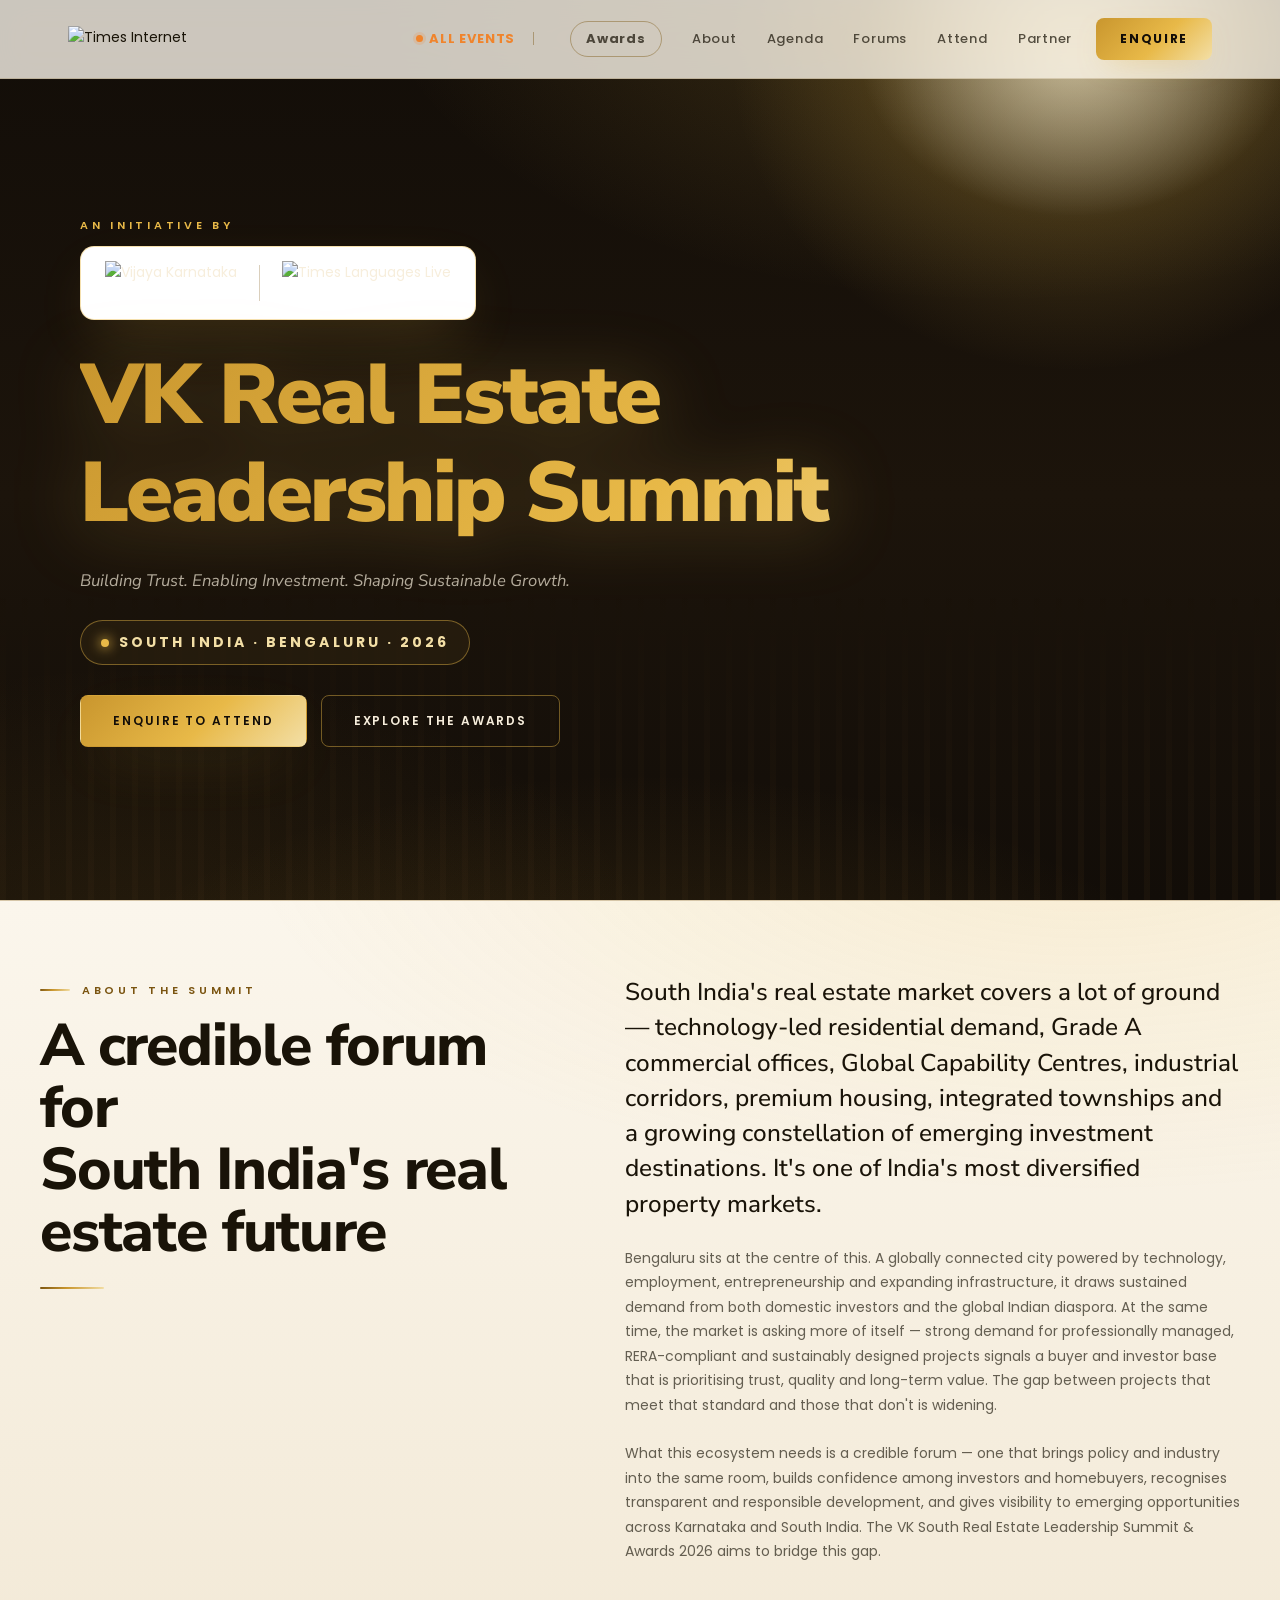
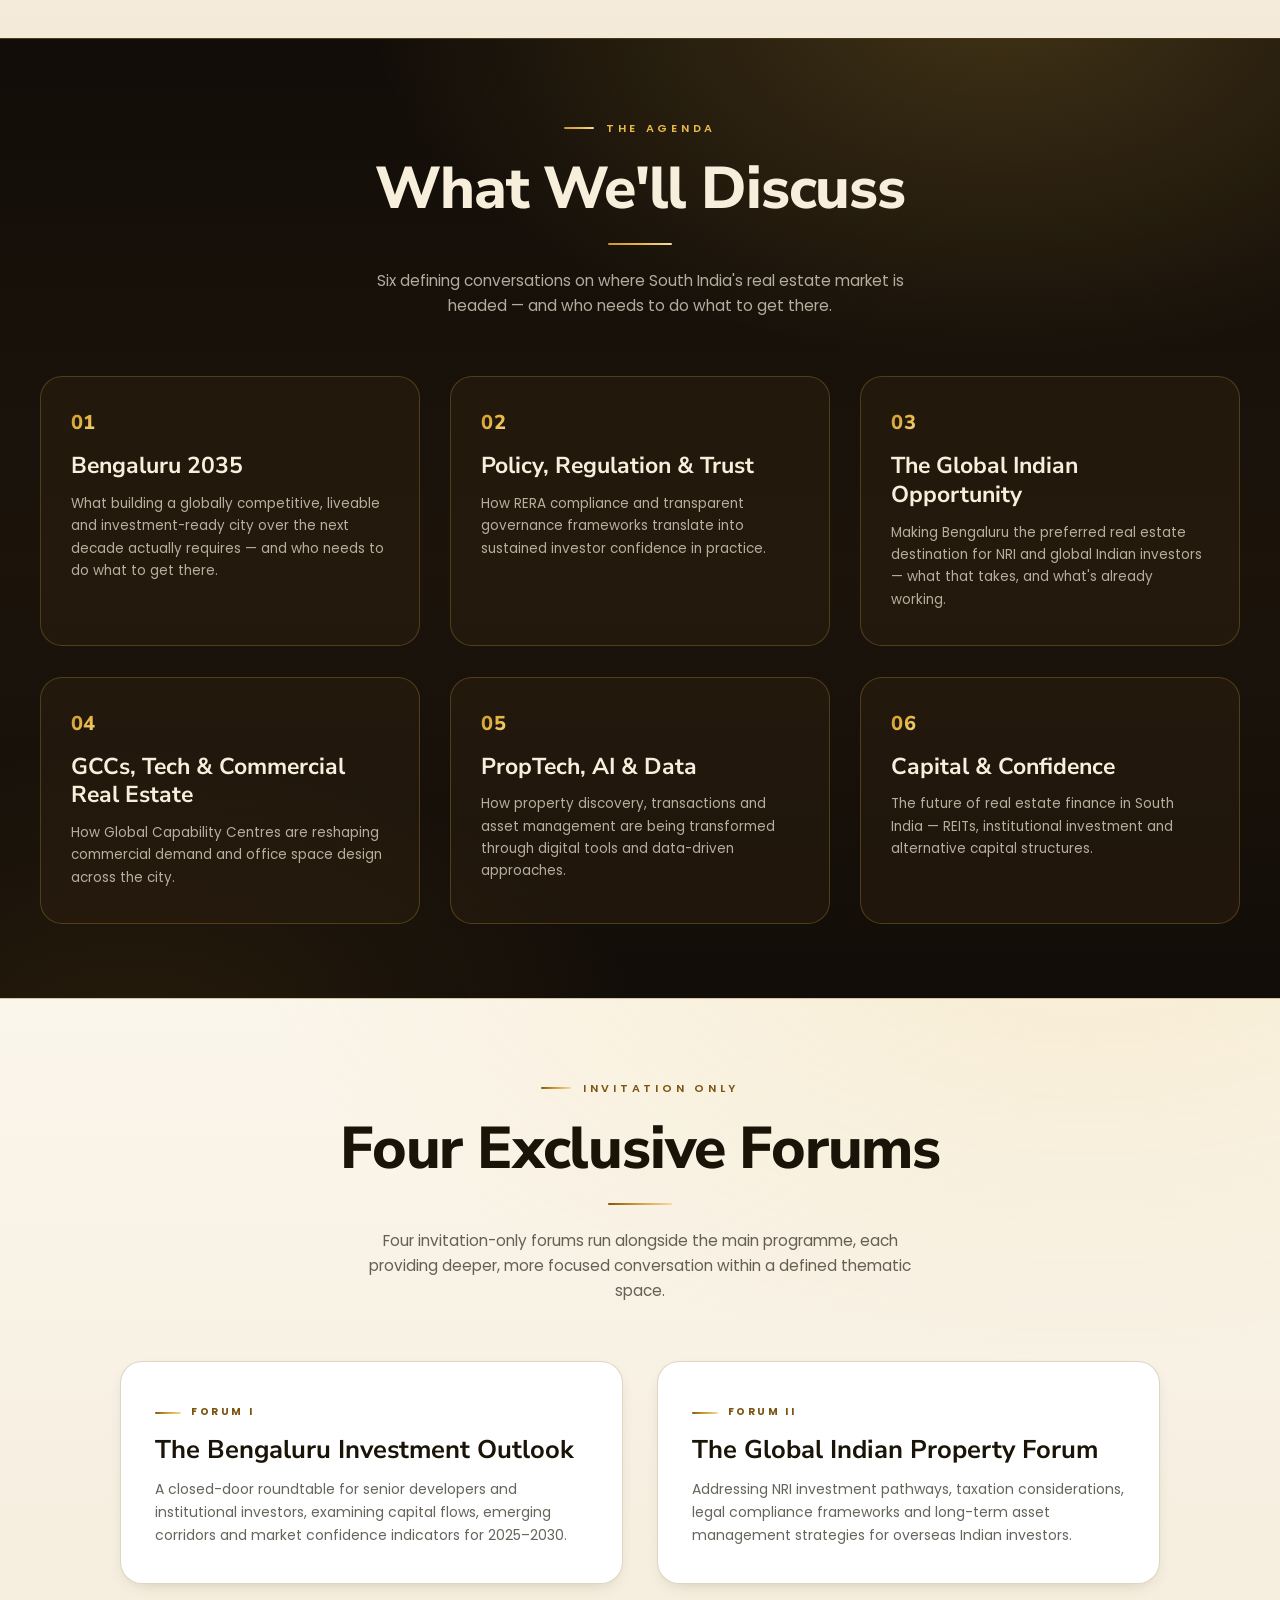
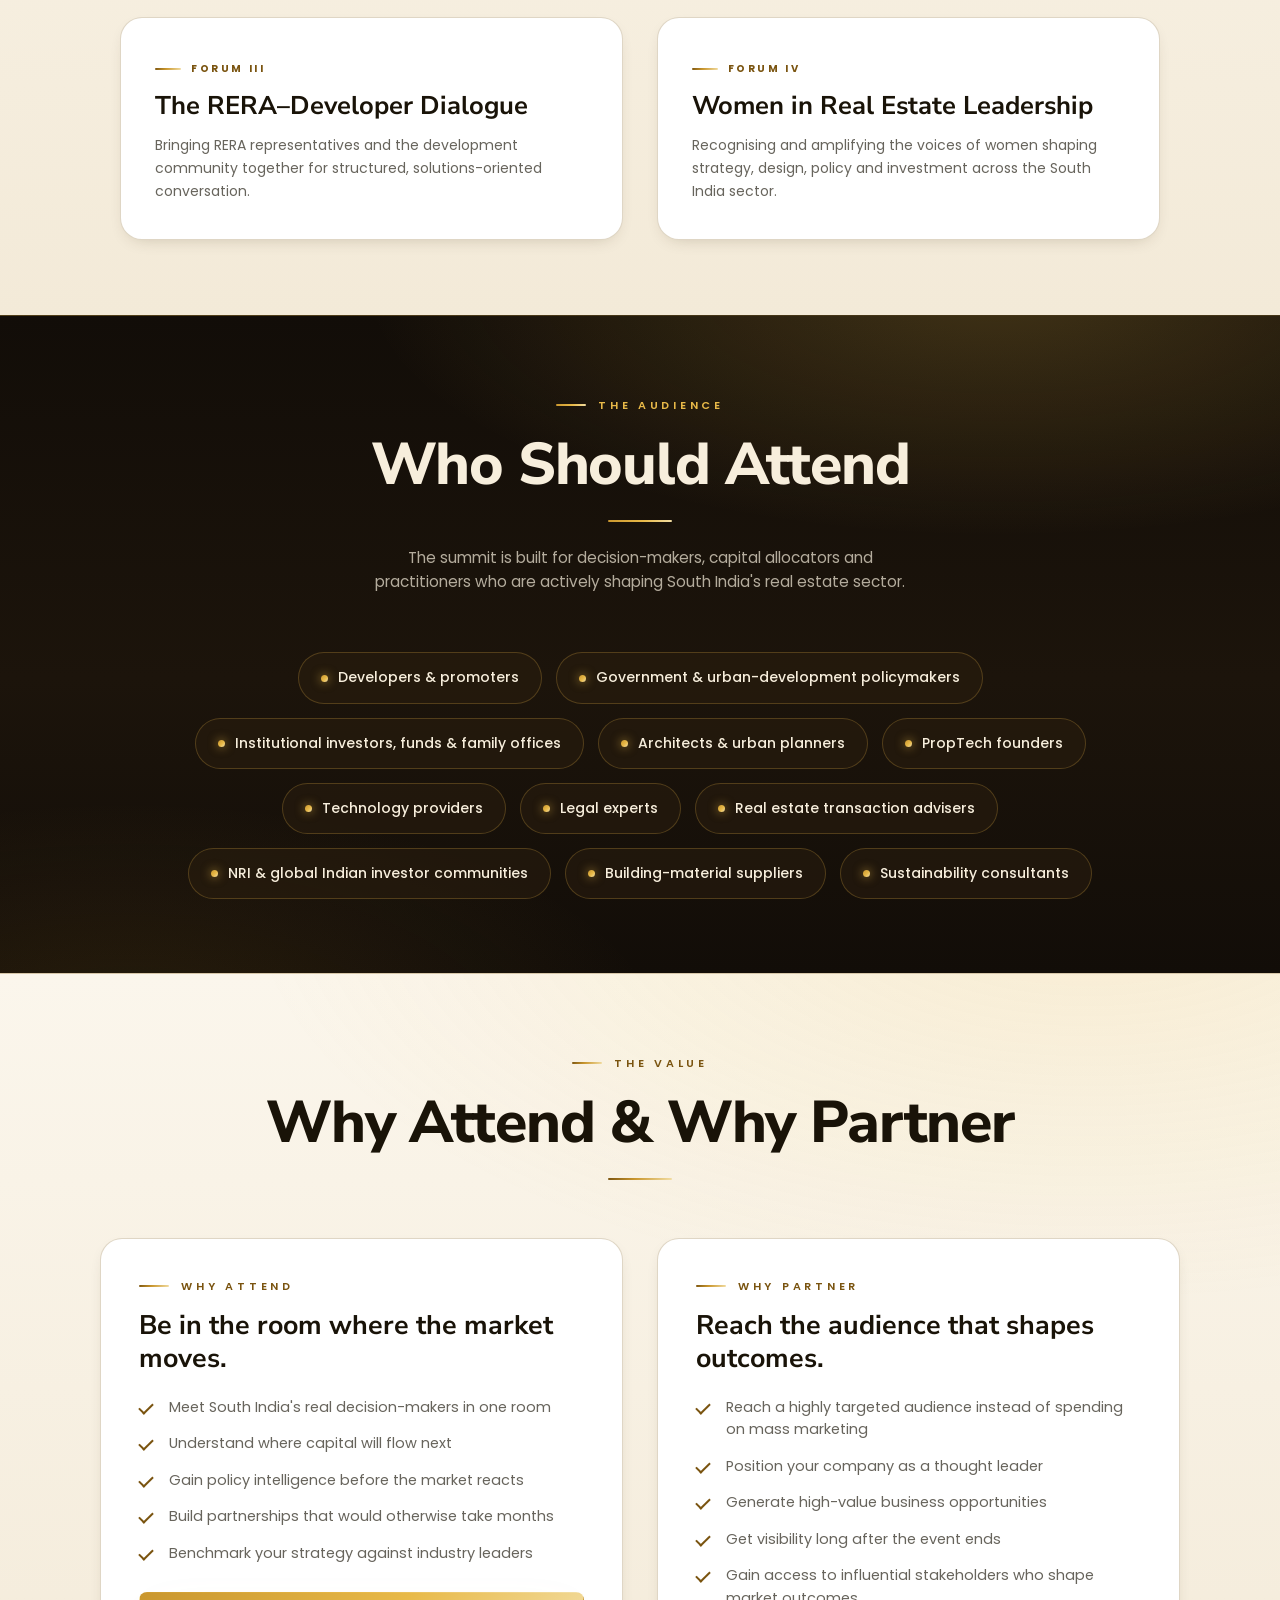
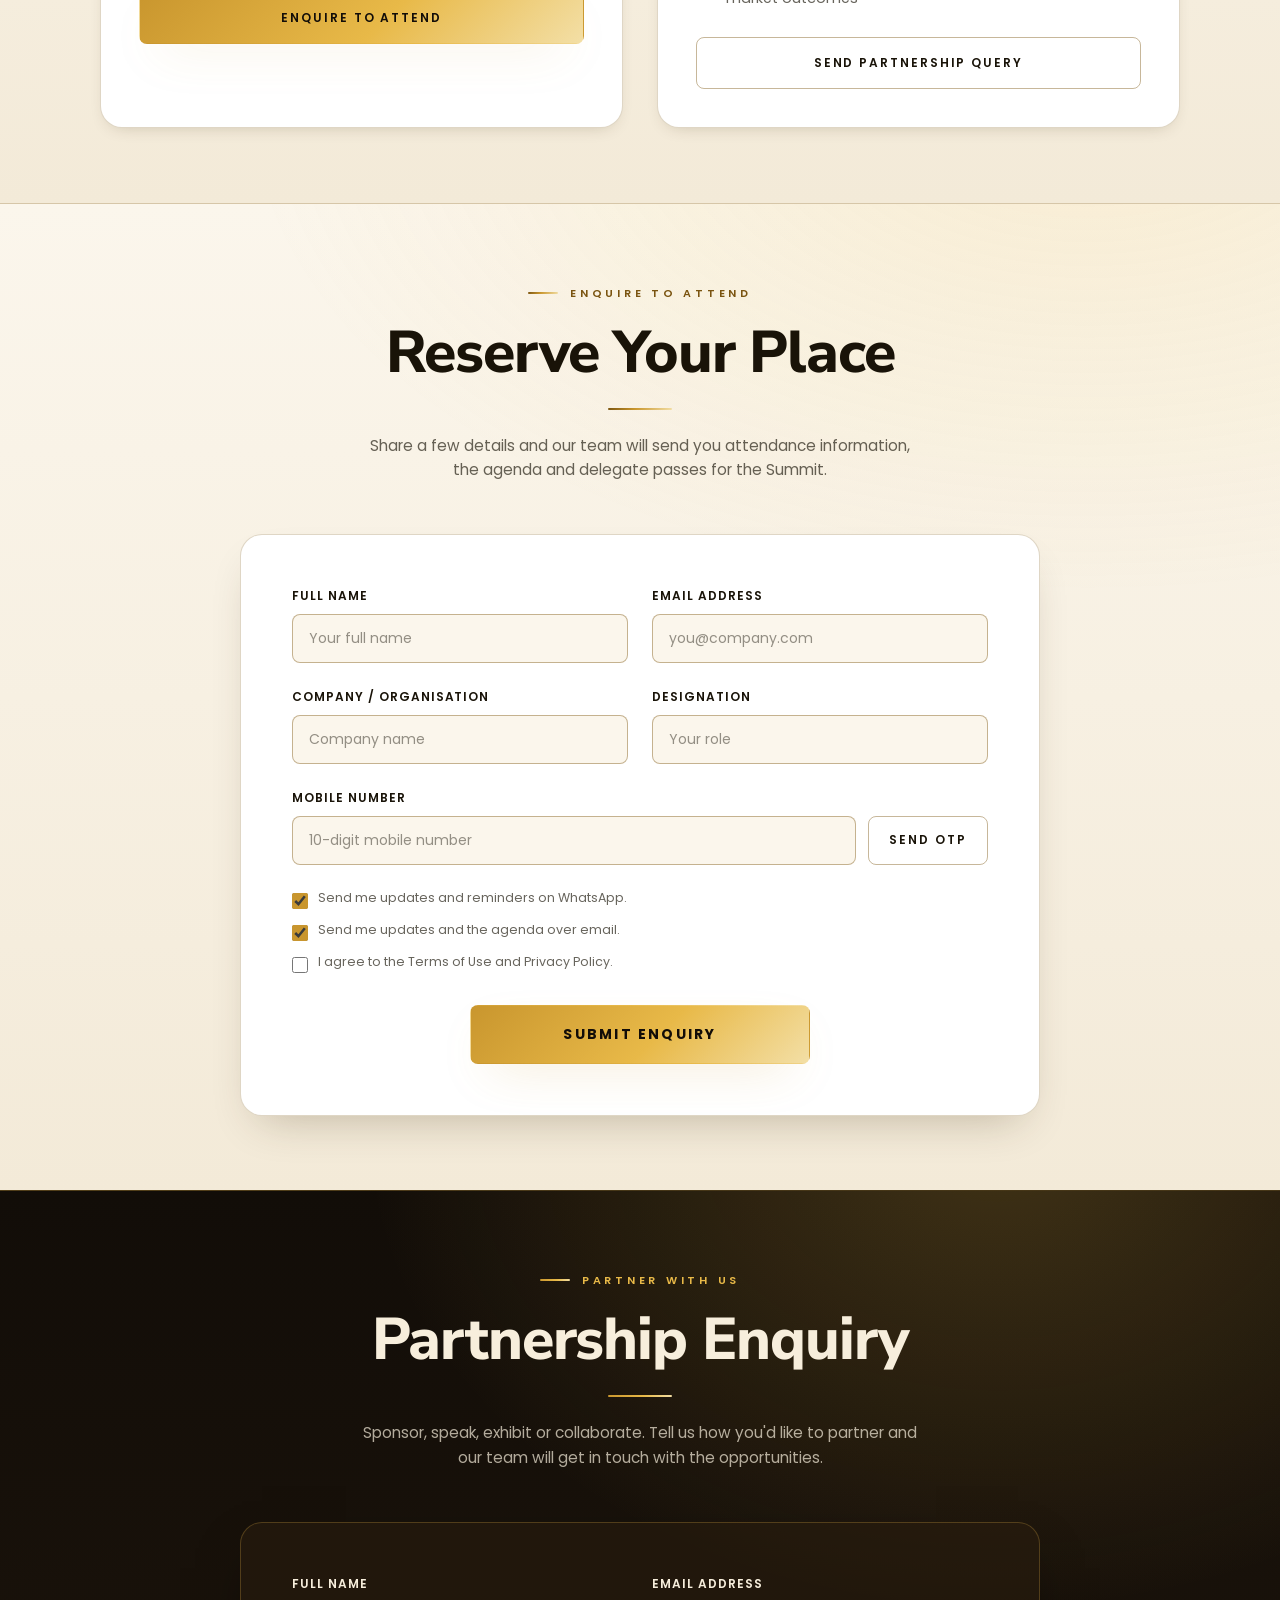
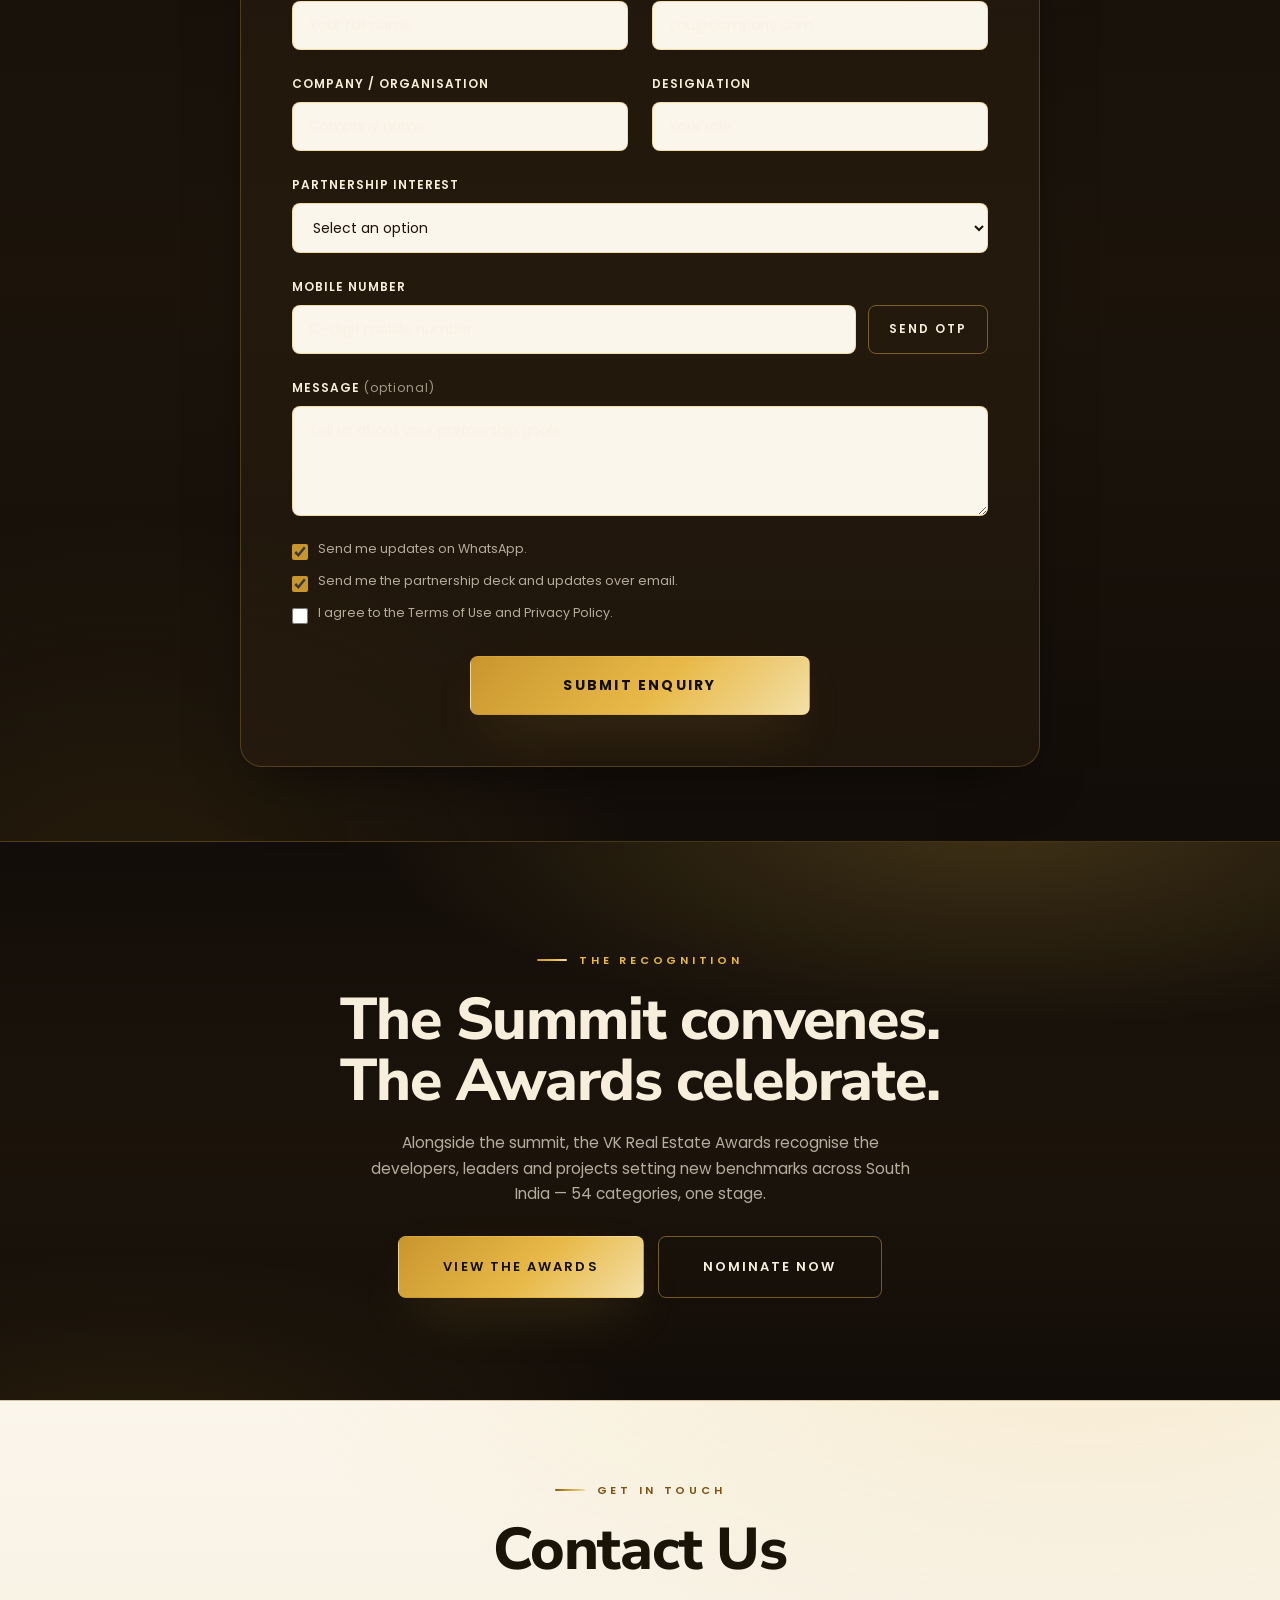
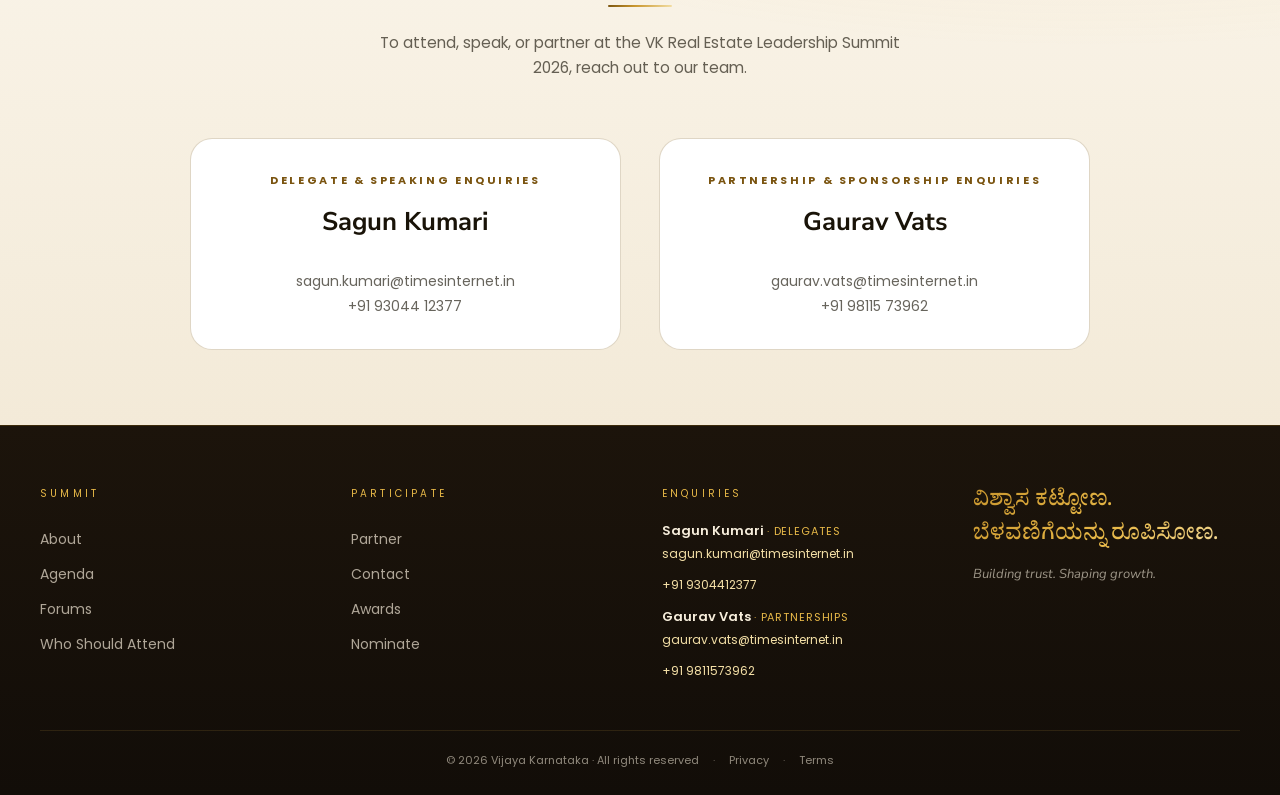
==== index.html @ 7fe93d7d "VK Real Estate Summit & Awards 2026 — Golden Hour design system Summit landing page (index.html) + A" ====
<!DOCTYPE html>
<html lang="en">

<head>
  <meta charset="UTF-8">
  <meta name="viewport" content="width=device-width, initial-scale=1.0">
  <meta name="description"
    content="VK South Real Estate Leadership Summit 2026 — Building Trust. Enabling Investment. Shaping Sustainable Growth. A credible forum bringing policy, capital and industry together across Karnataka and South India.">
  <title>VK Real Estate Summit 2026 · Vijaya Karnataka</title>
  <link rel="canonical" href="https://timeslanguages.in/vkrealestate">
  <meta property="og:title" content="VK Real Estate Summit 2026 · Vijaya Karnataka">
  <meta property="og:description" content="Building Trust. Enabling Investment. Shaping Sustainable Growth. South India's real estate leadership summit.">
  <meta property="og:url" content="https://timeslanguages.in/vkrealestate">
  <meta name="google-site-verification" content="JYn_NFaOSK9Z4vPZe4n6l-aLTP_zoMrbmOEaUKy0l7o" />
  <!-- Google tag (gtag.js) -->
  <script async src="https://www.googletagmanager.com/gtag/js?id=G-6TLYWEPS3Y"></script>
  <script>
    window.dataLayer = window.dataLayer || [];
    function gtag(){dataLayer.push(arguments);}
    gtag('js', new Date());
    gtag('config', 'G-6TLYWEPS3Y', { send_page_view: false });
    function trackPageView() {
      gtag('event', 'page_view', {
        page_title: document.title,
        page_location: window.location.href,
        page_path: window.location.pathname
      });
    }
    trackPageView();
    window.addEventListener('popstate', trackPageView);
    const originalPushState = history.pushState;
    history.pushState = function () { originalPushState.apply(this, arguments); trackPageView(); };
    const originalReplaceState = history.replaceState;
    history.replaceState = function () { originalReplaceState.apply(this, arguments); trackPageView(); };
  </script>

  <script>
    window.isProdEnv = "true";
    window.constants = JSON.parse(`{"grx_apikey":"g65c03bd1","fonts":{"desktop":"https://static.nbt.indiatimes.com/fonts/NotoSansDevanagari-Regular.woff2"},"envDetails":{"production":{"apiBaseURL":"https://payment.economictimes.indiatimes.com","langapiBaseURL":"https://setufeed.indiatimes.com","key":"Pu22y3mrty","tcc_productId":"tcc_may_26","grxApiKey":"g65c03bd1","eventHubBaseURL":"https://eventhub.indiatimes.com/api/public"},"testing":{"apiBaseURL":"https://payment-qa.economictimes.indiatimes.com","langapiBaseURL":"https://stgsetufeed.indiatimes.com","key":"Ty6gs3mO2a","tcc_productId":"tcc_may_qc","grxApiKey":"g65c03bd1","eventHubBaseURL":"https://staging-eventhub.indiatimes.com/api/public"}},"versions":{"desktopcss":"17june2026Desktop","mobilecss":"17june2026Mobile","stylecss":"17june2026","script":"17june2026","recoCore":"1.1.12","recoWeb":"1.0.25","recoFaq":"1.0.3","eventWire":"1.0.0"}}`);
    window.platform = "desktop";
  </script>

  <!-- Fonts -->
  <link rel="preconnect" href="https://fonts.googleapis.com">
  <link rel="preconnect" href="https://fonts.gstatic.com" crossorigin>
  <link
    href="https://fonts.googleapis.com/css2?family=Noto+Serif+Kannada:wght@400;500;600&family=Nunito+Sans:ital,wght@0,400;0,500;0,600;0,700;0,800;0,900;1,400;1,600;1,700&family=Poppins:wght@300;400;500;600;700&display=swap"
    rel="stylesheet">

  <link rel="stylesheet" href="css/tokens.css">
  <link rel="stylesheet" href="css/base.css">
  <link rel="stylesheet" href="css/components.css">
  <link rel="stylesheet" href="css/sections.css">
  <link rel="stylesheet" href="css/responsive.css">
  <link rel="stylesheet" href="css/summit.css">
</head>

<body>

  <!-- ============================================================
       NAVBAR
       ============================================================ -->
  <header class="nav" id="nav">
    <div class="nav-row">
      <a href="https://timesinternet.in" target="_blank" rel="noopener" class="nav-logo nav-logo-ti">
        <img src="https://timesinternet.in/assets/images/logo-blue-new.png" alt="Times Internet">
      </a>

      <nav class="nav-links" aria-label="Primary">
        <a href="https://timeslanguages.in/" target="_blank" rel="noopener noreferrer" class="nav-all-events">All
          Events</a>
        <a href="awards.html" class="nav-summit-link">Awards</a>
        <a href="#about">About</a>
        <a href="#discuss">Agenda</a>
        <a href="#forums">Forums</a>
        <a href="#attend">Attend</a>
        <a href="#partner-enquiry">Partner</a>
      </nav>

      <a href="#attend" class="nav-cta">Enquire</a>

      <button class="nav-burger" id="nav-burger" aria-label="Menu" aria-expanded="false">
        <span></span><span></span>
      </button>
    </div>
  </header>

  <!-- ============================================================
       1 · HERO
       ============================================================ -->
  <section class="hero" id="hero" data-section="hero" data-band="dark">
    <div class="hero-content">
      <div class="hero-initiative">
        <span class="hero-initiative-label">An Initiative By</span>
        <div class="hero-initiative-logos">
          <a href="https://vijaykarnataka.com" target="_blank" rel="noopener" class="hero-initiative-logo">
            <img src="https://vijaykarnataka.com/thumb/119164298/vijaykarnataka.jpg?width=474&resizemode=4"
              alt="Vijaya Karnataka">
          </a>
          <span class="hero-initiative-sep" aria-hidden="true"></span>
          <a href="https://langimg.com" target="_blank" rel="noopener" class="hero-initiative-logo">
            <img src="https://static.langimg.com/photo/131008221.cms" alt="Times Languages Live">
          </a>
        </div>
      </div>

      <h1 class="hero-title">
        <span class="line"><span class="line-inner">VK Real Estate</span></span>
        <span class="line"><span class="line-inner">Leadership Summit</span></span>
      </h1>

      <p class="hero-kannada-en">Building Trust. Enabling Investment. Shaping Sustainable Growth.</p>

      <p class="hero-tagline">
        <span class="line"><span class="line-inner">South India · Bengaluru · 2026</span></span>
      </p>

      <div class="hero-ctas">
        <a href="#attend" class="btn btn-primary">Enquire to Attend</a>
        <a href="awards.html" class="btn btn-ghost">Explore the Awards</a>
      </div>
    </div>
  </section>

  <!-- ============================================================
       2 · ABOUT
       ============================================================ -->
  <section class="overview" id="about" data-section="about">
    <div class="overview-container">
      <div class="overview-grid">
        <div class="overview-headline">
          <p class="section-tag">About the Summit</p>
          <h2 class="section-display">A credible forum for<br>South India's real estate future</h2>
          <div class="rule"></div>
        </div>
        <div class="overview-text">
          <p class="overview-lead">
            South India's real estate market covers a lot of ground — technology-led residential demand, Grade A
            commercial offices, Global Capability Centres, industrial corridors, premium housing, integrated townships
            and a growing constellation of emerging investment destinations. It's one of India's most diversified
            property markets.
          </p>
          <p class="overview-body">
            Bengaluru sits at the centre of this. A globally connected city powered by technology, employment,
            entrepreneurship and expanding infrastructure, it draws sustained demand from both domestic investors and
            the global Indian diaspora. At the same time, the market is asking more of itself — strong demand for
            professionally managed, RERA-compliant and sustainably designed projects signals a buyer and investor base
            that is prioritising trust, quality and long-term value. The gap between projects that meet that standard
            and those that don't is widening.
          </p>
          <p class="overview-body">
            What this ecosystem needs is a credible forum — one that brings policy and industry into the same room,
            builds confidence among investors and homebuyers, recognises transparent and responsible development, and
            gives visibility to emerging opportunities across Karnataka and South India. The VK South Real Estate
            Leadership Summit &amp; Awards 2026 aims to bridge this gap.
          </p>
        </div>
      </div>
    </div>
  </section>

  <!-- ============================================================
       3 · WHAT WE'LL DISCUSS
       ============================================================ -->
  <section class="discuss" id="discuss" data-section="discuss" data-band="dark">
    <div class="summit-head">
      <p class="section-tag">The Agenda</p>
      <h2 class="section-display">What We'll Discuss</h2>
      <div class="rule rule-center"></div>
      <p class="section-sub">Six defining conversations on where South India's real estate market is headed — and who
        needs to do what to get there.</p>
    </div>
    <div class="discuss-grid">
      <article class="discuss-card">
        <div class="discuss-num">01</div>
        <h3 class="discuss-title">Bengaluru 2035</h3>
        <p class="discuss-desc">What building a globally competitive, liveable and investment-ready city over the next
          decade actually requires — and who needs to do what to get there.</p>
      </article>
      <article class="discuss-card">
        <div class="discuss-num">02</div>
        <h3 class="discuss-title">Policy, Regulation &amp; Trust</h3>
        <p class="discuss-desc">How RERA compliance and transparent governance frameworks translate into sustained
          investor confidence in practice.</p>
      </article>
      <article class="discuss-card">
        <div class="discuss-num">03</div>
        <h3 class="discuss-title">The Global Indian Opportunity</h3>
        <p class="discuss-desc">Making Bengaluru the preferred real estate destination for NRI and global Indian
          investors — what that takes, and what's already working.</p>
      </article>
      <article class="discuss-card">
        <div class="discuss-num">04</div>
        <h3 class="discuss-title">GCCs, Tech &amp; Commercial Real Estate</h3>
        <p class="discuss-desc">How Global Capability Centres are reshaping commercial demand and office space design
          across the city.</p>
      </article>
      <article class="discuss-card">
        <div class="discuss-num">05</div>
        <h3 class="discuss-title">PropTech, AI &amp; Data</h3>
        <p class="discuss-desc">How property discovery, transactions and asset management are being transformed through
          digital tools and data-driven approaches.</p>
      </article>
      <article class="discuss-card">
        <div class="discuss-num">06</div>
        <h3 class="discuss-title">Capital &amp; Confidence</h3>
        <p class="discuss-desc">The future of real estate finance in South India — REITs, institutional investment and
          alternative capital structures.</p>
      </article>
    </div>
  </section>

  <!-- ============================================================
       4 · EXCLUSIVE FORUMS
       ============================================================ -->
  <section class="forums" id="forums" data-section="forums">
    <div class="summit-head">
      <p class="section-tag">Invitation Only</p>
      <h2 class="section-display">Four Exclusive Forums</h2>
      <div class="rule rule-center"></div>
      <p class="section-sub">Four invitation-only forums run alongside the main programme, each providing deeper, more
        focused conversation within a defined thematic space.</p>
    </div>
    <div class="forums-grid">
      <article class="forum-card">
        <span class="forum-tag">Forum I</span>
        <h3 class="forum-title">The Bengaluru Investment Outlook</h3>
        <p class="forum-desc">A closed-door roundtable for senior developers and institutional investors, examining
          capital flows, emerging corridors and market confidence indicators for 2025–2030.</p>
      </article>
      <article class="forum-card">
        <span class="forum-tag">Forum II</span>
        <h3 class="forum-title">The Global Indian Property Forum</h3>
        <p class="forum-desc">Addressing NRI investment pathways, taxation considerations, legal compliance frameworks
          and long-term asset management strategies for overseas Indian investors.</p>
      </article>
      <article class="forum-card">
        <span class="forum-tag">Forum III</span>
        <h3 class="forum-title">The RERA–Developer Dialogue</h3>
        <p class="forum-desc">Bringing RERA representatives and the development community together for structured,
          solutions-oriented conversation.</p>
      </article>
      <article class="forum-card">
        <span class="forum-tag">Forum IV</span>
        <h3 class="forum-title">Women in Real Estate Leadership</h3>
        <p class="forum-desc">Recognising and amplifying the voices of women shaping strategy, design, policy and
          investment across the South India sector.</p>
      </article>
    </div>
  </section>

  <!-- ============================================================
       5 · WHO SHOULD ATTEND
       ============================================================ -->
  <section class="attend" id="audience" data-section="audience" data-band="dark">
    <div class="summit-head">
      <p class="section-tag">The Audience</p>
      <h2 class="section-display">Who Should Attend</h2>
      <div class="rule rule-center"></div>
      <p class="section-sub">The summit is built for decision-makers, capital allocators and practitioners who are
        actively shaping South India's real estate sector.</p>
    </div>
    <div class="attend-wrap">
      <div class="attend-chips">
        <span class="attend-chip">Developers &amp; promoters</span>
        <span class="attend-chip">Government &amp; urban-development policymakers</span>
        <span class="attend-chip">Institutional investors, funds &amp; family offices</span>
        <span class="attend-chip">Architects &amp; urban planners</span>
        <span class="attend-chip">PropTech founders</span>
        <span class="attend-chip">Technology providers</span>
        <span class="attend-chip">Legal experts</span>
        <span class="attend-chip">Real estate transaction advisers</span>
        <span class="attend-chip">NRI &amp; global Indian investor communities</span>
        <span class="attend-chip">Building-material suppliers</span>
        <span class="attend-chip">Sustainability consultants</span>
      </div>
    </div>
  </section>

  <!-- ============================================================
       6 · WHY ATTEND / WHY PARTNER
       ============================================================ -->
  <section class="benefits" id="value" data-section="value">
    <div class="summit-head">
      <p class="section-tag">The Value</p>
      <h2 class="section-display">Why Attend &amp; Why Partner</h2>
      <div class="rule rule-center"></div>
    </div>
    <div class="benefits-grid">
      <div class="benefit-col">
        <p class="section-tag">Why Attend</p>
        <h3>Be in the room where the market moves.</h3>
        <ul class="benefit-list">
          <li>Meet South India's real decision-makers in one room</li>
          <li>Understand where capital will flow next</li>
          <li>Gain policy intelligence before the market reacts</li>
          <li>Build partnerships that would otherwise take months</li>
          <li>Benchmark your strategy against industry leaders</li>
        </ul>
        <a href="#attend" class="btn btn-primary btn-block benefit-cta">Enquire to Attend</a>
      </div>
      <div class="benefit-col">
        <p class="section-tag">Why Partner</p>
        <h3>Reach the audience that shapes outcomes.</h3>
        <ul class="benefit-list">
          <li>Reach a highly targeted audience instead of spending on mass marketing</li>
          <li>Position your company as a thought leader</li>
          <li>Generate high-value business opportunities</li>
          <li>Get visibility long after the event ends</li>
          <li>Gain access to influential stakeholders who shape market outcomes</li>
        </ul>
        <a href="#partner-enquiry" class="btn btn-ghost btn-block benefit-cta">Send Partnership Query</a>
      </div>
    </div>
  </section>

  <!-- ============================================================
       6.5 · ENQUIRE TO ATTEND · Form
       ============================================================ -->
  <section class="contact" id="attend" data-section="attend">
    <div class="contact-header">
      <p class="section-tag">Enquire to Attend</p>
      <h2 class="section-display">Reserve Your Place</h2>
      <div class="rule rule-center"></div>
      <p class="section-sub">Share a few details and our team will send you attendance information, the agenda and delegate
        passes for the Summit.</p>
    </div>
    <div class="contact-container">
      <form class="enquiry-form nomination-form" data-form-name="Summit — Enquire to Attend" data-purpose="attend"
        novalidate>
        <div class="ef-body">
          <div class="form-grid">
            <div class="form-group">
              <label for="at-name">Full Name</label>
              <input class="ef-name" id="at-name" type="text" placeholder="Your full name" autocomplete="name">
              <span class="error-msg">Please enter your name.</span>
            </div>
            <div class="form-group">
              <label for="at-email">Email Address</label>
              <input class="ef-email" id="at-email" type="email" placeholder="you@company.com" autocomplete="email">
              <span class="error-msg">Please enter a valid email address.</span>
            </div>
            <div class="form-group">
              <label for="at-company">Company / Organisation</label>
              <input class="ef-company" id="at-company" type="text" placeholder="Company name" autocomplete="organization">
              <span class="error-msg">Please enter your organisation.</span>
            </div>
            <div class="form-group">
              <label for="at-designation">Designation</label>
              <input class="ef-designation" id="at-designation" type="text" placeholder="Your role"
                autocomplete="organization-title">
              <span class="error-msg">Please enter your designation.</span>
            </div>
            <div class="form-group full-width">
              <label for="at-phone">Mobile Number</label>
              <div class="phone-input-row">
                <input class="ef-phone" id="at-phone" type="tel" inputmode="numeric" placeholder="10-digit mobile number"
                  autocomplete="tel">
                <button type="button" class="btn btn-ghost ef-send-otp">Send OTP</button>
              </div>
              <div class="otp-row ef-otp-row" hidden>
                <input class="ef-otp" type="text" inputmode="numeric" placeholder="Enter 6-digit OTP">
                <button type="button" class="btn btn-primary ef-verify-otp">Verify OTP</button>
              </div>
              <span class="otp-hint ef-otp-hint" hidden></span>
              <span class="otp-verified ef-otp-verified" hidden>&#10003; Mobile number verified</span>
              <span class="error-msg ef-phone-error">Please verify your phone number with OTP.</span>
            </div>
          </div>
          <div class="form-checkboxes">
            <div class="checkbox-group">
              <input type="checkbox" class="ef-wa-optin" id="at-wa" checked>
              <label for="at-wa">Send me updates and reminders on WhatsApp.</label>
            </div>
            <div class="checkbox-group">
              <input type="checkbox" class="ef-email-optin" id="at-email-optin" checked>
              <label for="at-email-optin">Send me updates and the agenda over email.</label>
            </div>
            <div class="checkbox-group">
              <input type="checkbox" class="ef-terms" id="at-terms">
              <label for="at-terms">I agree to the Terms of Use and Privacy Policy.</label>
              <span class="error-msg">Please accept to continue.</span>
            </div>
          </div>
          <div class="form-submit-row">
            <button type="submit" class="btn btn-primary btn-block ef-submit">Submit Enquiry</button>
          </div>
        </div>
        <div class="ef-success" hidden>
          <span class="ef-success-icon" aria-hidden="true">&#10003;</span>
          <h3>Thank you for your interest!</h3>
          <p>Your enquiry has been received. Our team will reach out shortly with attendance details for the Summit.</p>
        </div>
      </form>
    </div>
  </section>

  <!-- ============================================================
       6.6 · PARTNERSHIP ENQUIRY · Form
       ============================================================ -->
  <section class="contact" id="partner-enquiry" data-section="partner-enquiry" data-band="dark">
    <div class="contact-header">
      <p class="section-tag">Partner With Us</p>
      <h2 class="section-display">Partnership Enquiry</h2>
      <div class="rule rule-center"></div>
      <p class="section-sub">Sponsor, speak, exhibit or collaborate. Tell us how you'd like to partner and our team will
        get in touch with the opportunities.</p>
    </div>
    <div class="contact-container">
      <form class="enquiry-form nomination-form" data-form-name="Summit — Partnership Enquiry" data-purpose="partnership"
        novalidate>
        <div class="ef-body">
          <div class="form-grid">
            <div class="form-group">
              <label for="sp-name">Full Name</label>
              <input class="ef-name" id="sp-name" type="text" placeholder="Your full name" autocomplete="name">
              <span class="error-msg">Please enter your name.</span>
            </div>
            <div class="form-group">
              <label for="sp-email">Email Address</label>
              <input class="ef-email" id="sp-email" type="email" placeholder="you@company.com" autocomplete="email">
              <span class="error-msg">Please enter a valid email address.</span>
            </div>
            <div class="form-group">
              <label for="sp-company">Company / Organisation</label>
              <input class="ef-company" id="sp-company" type="text" placeholder="Company name" autocomplete="organization">
              <span class="error-msg">Please enter your organisation.</span>
            </div>
            <div class="form-group">
              <label for="sp-designation">Designation</label>
              <input class="ef-designation" id="sp-designation" type="text" placeholder="Your role"
                autocomplete="organization-title">
              <span class="error-msg">Please enter your designation.</span>
            </div>
            <div class="form-group full-width">
              <label for="sp-type">Partnership Interest</label>
              <select class="ef-type" id="sp-type" required>
                <option value="">Select an option</option>
                <option value="sponsorship">Sponsorship</option>
                <option value="speaking">Speaking</option>
                <option value="exhibiting">Exhibiting</option>
                <option value="media">Media Partnership</option>
                <option value="other">Other</option>
              </select>
              <span class="error-msg">Please select a partnership interest.</span>
            </div>
            <div class="form-group full-width">
              <label for="sp-phone">Mobile Number</label>
              <div class="phone-input-row">
                <input class="ef-phone" id="sp-phone" type="tel" inputmode="numeric" placeholder="10-digit mobile number"
                  autocomplete="tel">
                <button type="button" class="btn btn-ghost ef-send-otp">Send OTP</button>
              </div>
              <div class="otp-row ef-otp-row" hidden>
                <input class="ef-otp" type="text" inputmode="numeric" placeholder="Enter 6-digit OTP">
                <button type="button" class="btn btn-primary ef-verify-otp">Verify OTP</button>
              </div>
              <span class="otp-hint ef-otp-hint" hidden></span>
              <span class="otp-verified ef-otp-verified" hidden>&#10003; Mobile number verified</span>
              <span class="error-msg ef-phone-error">Please verify your phone number with OTP.</span>
            </div>
            <div class="form-group full-width">
              <label for="sp-message">Message <span style="text-transform:none;font-weight:400;opacity:.6;">(optional)</span></label>
              <textarea class="ef-message" id="sp-message" placeholder="Tell us about your partnership goals"></textarea>
            </div>
          </div>
          <div class="form-checkboxes">
            <div class="checkbox-group">
              <input type="checkbox" class="ef-wa-optin" id="sp-wa" checked>
              <label for="sp-wa">Send me updates on WhatsApp.</label>
            </div>
            <div class="checkbox-group">
              <input type="checkbox" class="ef-email-optin" id="sp-email-optin" checked>
              <label for="sp-email-optin">Send me the partnership deck and updates over email.</label>
            </div>
            <div class="checkbox-group">
              <input type="checkbox" class="ef-terms" id="sp-terms">
              <label for="sp-terms">I agree to the Terms of Use and Privacy Policy.</label>
              <span class="error-msg">Please accept to continue.</span>
            </div>
          </div>
          <div class="form-submit-row">
            <button type="submit" class="btn btn-primary btn-block ef-submit">Submit Enquiry</button>
          </div>
        </div>
        <div class="ef-success" hidden>
          <span class="ef-success-icon" aria-hidden="true">&#10003;</span>
          <h3>Thank you!</h3>
          <p>Your partnership enquiry has been received. Our partnerships team will get in touch with you shortly.</p>
        </div>
      </form>
    </div>
  </section>

  <!-- ============================================================
       7 · CROSS-LINK TO AWARDS
       ============================================================ -->
  <section class="cta-band" data-section="awards-cta" data-band="dark">
    <div class="cta-band-inner">
      <p class="section-tag" style="justify-content:center;">The Recognition</p>
      <h2 class="section-display">The Summit convenes.<br>The Awards celebrate.</h2>
      <p class="cta-band-sub">Alongside the summit, the VK Real Estate Awards recognise the developers, leaders and
        projects setting new benchmarks across South India — 54 categories, one stage.</p>
      <div class="cta-band-actions">
        <a href="awards.html" class="btn btn-primary btn-large">View the Awards</a>
        <a href="awards.html#contact" class="btn btn-ghost btn-large">Nominate Now</a>
      </div>
    </div>
  </section>

  <!-- ============================================================
       8 · CONTACT
       ============================================================ -->
  <section class="summit-contact" id="contact" data-section="contact">
    <div class="summit-head">
      <p class="section-tag">Get In Touch</p>
      <h2 class="section-display">Contact Us</h2>
      <div class="rule rule-center"></div>
      <p class="section-sub">To attend, speak, or partner at the VK Real Estate Leadership Summit 2026, reach out to our
        team.</p>
    </div>
    <div class="summit-contact-grid">
      <div class="enquiry-card">
        <p class="enquiry-title">Delegate &amp; Speaking Enquiries</p>
        <p class="enquiry-name">Sagun Kumari</p>
        <a href="mailto:sagun.kumari@timesinternet.in" class="enquiry-contact">sagun.kumari@timesinternet.in</a>
        <a href="tel:+919304412377" class="enquiry-contact">+91 93044 12377</a>
      </div>
      <div class="enquiry-card">
        <p class="enquiry-title">Partnership &amp; Sponsorship Enquiries</p>
        <p class="enquiry-name">Gaurav Vats</p>
        <a href="mailto:gaurav.vats@timesinternet.in" class="enquiry-contact">gaurav.vats@timesinternet.in</a>
        <a href="tel:+919811573962" class="enquiry-contact">+91 98115 73962</a>
      </div>
    </div>
  </section>

  <!-- ============================================================
       9 · FOOTER
       ============================================================ -->
  <footer class="footer" role="contentinfo">
    <div class="footer-mid">
      <div class="footer-col">
        <p class="footer-label">Summit</p>
        <ul>
          <li><a href="#about">About</a></li>
          <li><a href="#discuss">Agenda</a></li>
          <li><a href="#forums">Forums</a></li>
          <li><a href="#attend">Who Should Attend</a></li>
        </ul>
      </div>
      <div class="footer-col">
        <p class="footer-label">Participate</p>
        <ul>
          <li><a href="#partner">Partner</a></li>
          <li><a href="#contact">Contact</a></li>
          <li><a href="awards.html">Awards</a></li>
          <li><a href="awards.html#contact">Nominate</a></li>
        </ul>
      </div>
      <div class="footer-col">
        <p class="footer-label">Enquiries</p>
        <p class="footer-contact-name">Sagun Kumari <span>· Delegates</span></p>
        <a href="mailto:sagun.kumari@timesinternet.in" class="footer-email">sagun.kumari@timesinternet.in</a>
        <a href="tel:+919304412377" class="footer-email">+91 9304412377</a>
        <p class="footer-contact-name">Gaurav Vats <span>· Partnerships</span></p>
        <a href="mailto:gaurav.vats@timesinternet.in" class="footer-email">gaurav.vats@timesinternet.in</a>
        <a href="tel:+919811573962" class="footer-email">+91 9811573962</a>
      </div>
      <div class="footer-col footer-closing">
        <p class="footer-kannada" lang="kn">ವಿಶ್ವಾಸ ಕಟ್ಟೋಣ.<br>ಬೆಳವಣಿಗೆಯನ್ನು ರೂಪಿಸೋಣ.</p>
        <p class="footer-kannada-en"><em>Building trust. Shaping growth.</em></p>
      </div>
    </div>

    <div class="footer-base">
      <span>© 2026 Vijaya Karnataka · All rights reserved</span>
      <span class="footer-dot">·</span>
      <a href="#">Privacy</a>
      <span class="footer-dot">·</span>
      <a href="#">Terms</a>
    </div>
  </footer>

  <script src="https://navbharattimes.indiatimes.com/campaignhub/minifyjs/login/loginSupporter.js"></script>
  <script src="main.js"></script>
  <script src="enquiry.js"></script>
</body>

</html>
---- css/tokens.css ----
/* ============================================================
   VKREA 2026 — "GOLDEN HOUR / MONUMENTAL"
   1 · TOKENS — material + semantic layers, dual-band theming
   ============================================================ */

:root {
  /* ---- MATERIAL · Gold family (richer, more saturated) ---- */
  --gold-deep:   #7A5410;   /* bronze shadow */
  --gold:        #C9962E;   /* core brass */
  --gold-bright: #E8B948;   /* radiant highlight */
  --gold-champ:  #F3DFA6;   /* champagne / light text-gold */
  --gold-grad:   linear-gradient(135deg, #7A5410 0%, #C9962E 42%, #F3DFA6 100%);
  --gold-grad-soft: linear-gradient(135deg, #C9962E 0%, #E8B948 55%, #F3DFA6 100%);

  /* ---- MATERIAL · Indian / Kannada accents ---- */
  --saffron: #D8541F;
  --ember:   #F0842C;

  /* ---- MATERIAL · Nightfall surfaces (dark bands) ---- */
  --night-0: #120D08;
  --night-1: #1C140B;
  --night-2: #2A1E10;
  --night-3: #3A2A16;

  /* ---- MATERIAL · Parchment surfaces (light bands) ---- */
  --parch-0: #FBF6EC;
  --parch-1: #F3EAD8;
  --parch-2: #E9DCC2;

  /* ---- MATERIAL · Text neutrals ---- */
  --cream: #F7EEDC;   /* on dark */
  --ink:   #191308;   /* on light */

  /* ---- MATERIAL · State ---- */
  --success: #2E9E5B;
  --error:   #D8541F;

  /* ---- LEGACY material aliases (safety net for any stray usage) ---- */
  --paper: var(--parch-0);
  --ivory: var(--parch-1);
  --bone: var(--parch-2);
  --mist: rgba(247, 238, 220, 0.72);
  --graphite: var(--text-muted);
  --stone: var(--text-faint);
  --whisper: rgba(247, 238, 220, 0.55);
  --brass: var(--gold);
  --brass-deep: var(--gold-deep);
  --brass-soft: var(--gold-champ);
  --brass-line: var(--line);

  /* ---- TYPE STACKS ---- */
  --font-display: 'Nunito Sans', -apple-system, BlinkMacSystemFont, sans-serif;
  --font-body: 'Poppins', -apple-system, BlinkMacSystemFont, sans-serif;
  --font-mono: var(--font-body);
  --font-kannada: 'Noto Serif Kannada', serif;

  /* ---- TYPE SCALE (fluid) ---- */
  --t-hero: clamp(44px, 6.6vw, 104px);
  --t-display: clamp(32px, 4.6vw, 66px);
  --t-headline: clamp(20px, 2.2vw, 32px);
  --t-lead: clamp(15px, 1.2vw, 18px);
  --t-body: clamp(14px, 1vw, 16px);
  --t-caption: 11px;
  --t-stat: clamp(48px, 7vw, 112px);
  --t-kannada: clamp(28px, 4vw, 56px);

  /* ---- SPACING ---- */
  --gutter: 24px;
  --section-pad: clamp(48px, 5.8vw, 100px);
  --sec-h: 100svh;

  /* ---- RADIUS ---- */
  --radius-sm: 8px;
  --radius: 14px;
  --radius-lg: 22px;
  --radius-pill: 999px;

  /* ---- MOTION ---- */
  --ease-stage: cubic-bezier(0.22, 1, 0.36, 1);
  --ease-smooth: cubic-bezier(0.4, 0, 0.2, 1);
  --ease-elastic: cubic-bezier(0.34, 1.4, 0.64, 1);
  --ease-quart: cubic-bezier(0.25, 1, 0.5, 1);
  --d-fast: 220ms;
  --d-base: 380ms;
  --d-slow: 700ms;
  --d-cine: 1000ms;

  /* ============================================================
     SEMANTIC LAYER — defaults describe a LIGHT (parchment) band.
     Components reference ONLY these; a band modifier reassigns them.
     ============================================================ */
  --bg: var(--parch-0);
  --bg-grad: radial-gradient(120% 90% at 85% -10%, rgba(232, 185, 72, 0.16), transparent 55%),
             linear-gradient(180deg, var(--parch-0) 0%, var(--parch-1) 100%);
  --surface: #FFFFFF;
  --surface-2: var(--parch-1);
  --surface-glass: rgba(255, 255, 255, 0.72);

  --text: var(--ink);
  --text-muted: rgba(25, 19, 8, 0.66);
  --text-faint: rgba(25, 19, 8, 0.46);

  --accent: var(--gold-deep);          /* readable gold on light */
  --accent-bright: var(--gold);
  --accent-grad: var(--gold-grad);
  --accent-contrast: #FFFFFF;          /* text sitting on a gold fill */

  --line: rgba(122, 84, 16, 0.24);
  --line-strong: rgba(122, 84, 16, 0.42);
  --line-gold: linear-gradient(90deg, transparent, var(--gold) 20%, var(--gold-bright) 50%, var(--gold) 80%, transparent);

  --focus-ring: 0 0 0 3px rgba(201, 150, 46, 0.35);

  /* ---- Elevation & glow ---- */
  --shadow-rgb: 60, 42, 14;
  --elev-1: 0 6px 18px -10px rgba(var(--shadow-rgb), 0.30);
  --elev-2: 0 20px 45px -20px rgba(var(--shadow-rgb), 0.30);
  --elev-3: 0 40px 90px -35px rgba(var(--shadow-rgb), 0.40);
  --glow-gold: 0 0 40px rgba(232, 185, 72, 0.35), 0 0 12px rgba(201, 150, 46, 0.45);
  --glow-soft: 0 18px 50px -22px rgba(201, 150, 46, 0.40);
}

/* ============================================================
   DARK BAND — reassigns the semantic layer; descendants adapt.
   Applied via [data-band="dark"] or .band-dark.
   ============================================================ */
[data-band="dark"],
.band-dark,
.price-card.spotlight {
  --bg: var(--night-0);
  --bg-grad: radial-gradient(90% 70% at 78% -5%, rgba(232, 185, 72, 0.22), transparent 55%),
             radial-gradient(70% 60% at 10% 110%, rgba(201, 150, 46, 0.12), transparent 60%),
             linear-gradient(180deg, var(--night-0) 0%, var(--night-1) 55%, var(--night-0) 100%);
  --surface: rgba(42, 30, 16, 0.55);
  --surface-2: rgba(58, 42, 22, 0.45);
  --surface-glass: rgba(18, 13, 8, 0.55);

  --text: var(--cream);
  --text-muted: rgba(247, 238, 220, 0.70);
  --text-faint: rgba(247, 238, 220, 0.48);

  --accent: var(--gold-bright);        /* bright gold reads on dark */
  --accent-bright: var(--gold-champ);
  --accent-grad: var(--gold-grad-soft);
  --accent-contrast: var(--night-0);

  --line: rgba(232, 185, 72, 0.24);
  --line-strong: rgba(232, 185, 72, 0.44);

  --focus-ring: 0 0 0 3px rgba(232, 185, 72, 0.45);

  --shadow-rgb: 0, 0, 0;
  --elev-1: 0 8px 22px -10px rgba(0, 0, 0, 0.55);
  --elev-2: 0 24px 55px -22px rgba(0, 0, 0, 0.65);
  --elev-3: 0 46px 100px -35px rgba(0, 0, 0, 0.72);
  --glow-soft: 0 22px 60px -20px rgba(232, 185, 72, 0.30);
}
---- css/base.css ----
/* ============================================================
   VKREA 2026 — "GOLDEN HOUR / MONUMENTAL"
   2 · BASE — reset, typography, utilities, effects toolkit
   ============================================================ */

/* === RESET === */
*,
*::before,
*::after {
  box-sizing: border-box;
  margin: 0;
  padding: 0;
}

html {
  -webkit-font-smoothing: antialiased;
  -moz-osx-font-smoothing: grayscale;
  text-rendering: optimizeLegibility;
  width: 100%;
  background: var(--night-0);
  scroll-behavior: smooth;
  scroll-padding-top: 88px;
}

body {
  background: var(--parch-0);
  color: var(--text);
  font-family: var(--font-body);
  font-size: var(--t-body);
  font-weight: 400;
  line-height: 1.65;
  overflow-x: hidden;
  width: 100%;
  min-height: 100vh;
  display: flex;
  flex-direction: column;
}

body > .footer {
  margin-top: auto;
}

body > header,
body > section,
body > footer,
body > main,
body > div {
  margin-left: 0;
  margin-right: 0;
  width: 100%;
  max-width: 100%;
}

a {
  color: inherit;
  text-decoration: none;
}

ul,
ol {
  list-style: none;
}

img {
  display: block;
  max-width: 100%;
  height: auto;
}

button {
  background: none;
  border: 0;
  cursor: pointer;
  font: inherit;
  color: inherit;
}

svg {
  display: block;
}

::selection {
  background: var(--gold);
  color: var(--night-0);
}

:focus-visible {
  outline: none;
  box-shadow: var(--focus-ring);
  border-radius: var(--radius-sm);
}

/* ============================================================
   TYPOGRAPHY UTILITIES
   ============================================================ */
.section-tag {
  font-family: var(--font-body);
  font-size: var(--t-caption);
  font-weight: 600;
  letter-spacing: 0.34em;
  text-transform: uppercase;
  color: var(--accent);
  margin-bottom: 20px;
  display: inline-flex;
  align-items: center;
  gap: 12px;
}

.section-tag::before {
  content: '';
  width: 30px;
  height: 2px;
  border-radius: 2px;
  background: var(--accent-grad);
}

.section-display {
  font-family: var(--font-display);
  font-size: var(--t-display);
  font-weight: 800;
  letter-spacing: -0.02em;
  line-height: 1.05;
  color: var(--text);
}

.section-sub {
  margin-top: 20px;
  margin-inline: auto;
  font-size: var(--t-lead);
  color: var(--text-muted);
  line-height: 1.6;
  max-width: 62ch;
  font-weight: 400;
}

.rule {
  width: 64px;
  height: 2px;
  border-radius: 2px;
  background: var(--accent-grad);
  margin-top: 24px;
  margin-bottom: 24px;
  transform-origin: left;
}

.rule-center {
  margin-inline: auto;
  transform-origin: center;
}

/* ============================================================
   EFFECTS TOOLKIT
   ============================================================ */

/* Metallic gold gradient text fill */
.text-gold {
  background: var(--accent-grad);
  -webkit-background-clip: text;
  background-clip: text;
  -webkit-text-fill-color: transparent;
  color: transparent;
}

/* On dark bands, add a soft bloom behind gold headline text */
[data-band="dark"] .text-gold,
.band-dark .text-gold {
  filter: drop-shadow(0 2px 18px rgba(232, 185, 72, 0.28));
}

/* Ambient gold bloom for cards/badges/CTAs */
.glow {
  box-shadow: var(--glow-soft);
}

/* Gold hairline divider element */
.hairline {
  height: 1px;
  width: 100%;
  border: 0;
  background: var(--line-gold);
  opacity: 0.6;
}

/* Radiant background layer — placed on ::before of dark bands */
.radiance::before {
  content: '';
  position: absolute;
  inset: 0;
  pointer-events: none;
  background:
    radial-gradient(38% 46% at 82% 8%, rgba(232, 185, 72, 0.30), transparent 62%),
    radial-gradient(60% 50% at 50% 118%, rgba(201, 150, 46, 0.14), transparent 60%);
  z-index: 0;
}

/* Sweeping shimmer highlight (opt-in via .shimmer) */
.shimmer {
  position: relative;
  overflow: hidden;
}

.shimmer::after {
  content: '';
  position: absolute;
  top: 0;
  left: -60%;
  width: 45%;
  height: 100%;
  background: linear-gradient(100deg, transparent, rgba(255, 255, 255, 0.55), transparent);
  transform: skewX(-18deg);
  animation: shimmerSweep 3.6s var(--ease-smooth) infinite;
  pointer-events: none;
}

@keyframes shimmerSweep {
  0% { left: -60%; }
  55%, 100% { left: 130%; }
}

/* Reveal helper used by hero line animation (kept for JS/markup compat) */
.line {
  display: block;
  overflow: visible;
  padding-bottom: 0.08em;
}

.line-inner {
  display: inline-block;
}

/* ============================================================
   REDUCED MOTION
   ============================================================ */
@media (prefers-reduced-motion: reduce) {
  html {
    scroll-behavior: auto;
  }

  .shimmer::after,
  .nav-all-events::before {
    animation: none;
  }

  *,
  *::before,
  *::after {
    animation-duration: 0.001ms !important;
    animation-iteration-count: 1 !important;
    transition-duration: 0.001ms !important;
  }
}
---- css/components.css ----
/* ============================================================
   VKREA 2026 — "GOLDEN HOUR / MONUMENTAL"
   3 · COMPONENTS — buttons, navbar, form, modal
   ============================================================ */

/* ============================================================
   BUTTONS
   ============================================================ */
.btn {
  display: inline-flex;
  align-items: center;
  justify-content: center;
  gap: 8px;
  padding: 15px 32px;
  font-family: var(--font-body);
  font-size: 12px;
  font-weight: 600;
  letter-spacing: 0.16em;
  text-transform: uppercase;
  border-radius: var(--radius-sm);
  white-space: nowrap;
  position: relative;
  overflow: hidden;
  cursor: pointer;
  transition: transform var(--d-fast) var(--ease-quart),
              box-shadow var(--d-base) var(--ease-smooth),
              background var(--d-base) var(--ease-smooth),
              color var(--d-base) var(--ease-smooth),
              border-color var(--d-base) var(--ease-smooth);
}

.btn:active {
  transform: translateY(1px);
}

/* Primary — gold-gradient fill + glow, works on any band */
.btn-primary {
  background: var(--gold-grad-soft);
  color: var(--night-0);
  border: 1px solid transparent;
  box-shadow: var(--glow-soft);
}

.btn-primary:hover {
  box-shadow: var(--glow-gold);
  transform: translateY(-2px);
}

/* Ghost — outline that adapts to band via semantic vars */
.btn-ghost {
  background: transparent;
  color: var(--text);
  border: 1px solid var(--line-strong);
}

.btn-ghost:hover {
  border-color: var(--accent);
  color: var(--accent);
  box-shadow: var(--glow-soft);
}

.btn-block {
  width: 100%;
}

.btn-large {
  padding: 19px 44px;
  font-size: 13px;
}

/* Optional sharp variant if a squared look is wanted anywhere */
.btn-sharp {
  border-radius: 0;
}

/* ============================================================
   NAVBAR — dark glass, gold hairline, gradient CTA
   ============================================================ */
.nav {
  position: fixed;
  top: 0;
  left: 0;
  right: 0;
  z-index: 100;
  padding: 18px var(--gutter);
  background: rgba(251, 246, 236, 0.80);
  backdrop-filter: blur(18px) saturate(150%);
  -webkit-backdrop-filter: blur(18px) saturate(150%);
  border-bottom: 1px solid rgba(122, 84, 16, 0.20);
  color: var(--ink);
  transition: padding var(--d-base) var(--ease-smooth),
              background var(--d-base) var(--ease-smooth),
              box-shadow var(--d-base) var(--ease-smooth);
}

.nav.scrolled {
  padding: 11px var(--gutter);
  background: rgba(251, 246, 236, 0.94);
  box-shadow: 0 12px 40px -22px rgba(60, 42, 14, 0.35);
}

.nav-row {
  display: flex;
  align-items: center;
  gap: 24px;
  max-width: 1640px;
  margin: 0 auto;
  padding: 0 32px;
}

.nav-logo img {
  display: block;
  height: 28px;
  width: auto;
  object-fit: contain;
}

.nav-logo:hover img {
  opacity: 0.72;
}

.nav-logo-ti img { height: 26px; }
.nav-logo-vk img { height: 28px; }
.nav-logo-tll img { height: 22px; }

.nav-sep {
  width: 1px;
  height: 28px;
  background: rgba(122, 84, 16, 0.30);
}

.nav-initiative {
  display: flex;
  flex-direction: column;
  gap: 4px;
}

.nav-initiative-tag {
  font-family: var(--font-body);
  font-size: 8px;
  letter-spacing: 0.32em;
  text-transform: uppercase;
  color: var(--gold-deep);
  font-weight: 600;
}

.nav-initiative-row {
  display: flex;
  align-items: center;
  gap: 16px;
}

.nav-mini-sep {
  width: 1px;
  height: 18px;
  background: rgba(122, 84, 16, 0.30);
}

.nav-links {
  margin-left: auto;
  display: flex;
  gap: 34px;
  align-items: center;
}

.nav-links a {
  position: relative;
  font-size: 13px;
  font-weight: 500;
  letter-spacing: 0.06em;
  color: rgba(25, 19, 8, 0.72);
  transition: color var(--d-fast) var(--ease-smooth);
}

.nav-links a:hover {
  color: var(--ink);
}

.nav-links a::after {
  content: '';
  position: absolute;
  left: 0;
  right: 0;
  bottom: -6px;
  height: 2px;
  border-radius: 2px;
  background: var(--gold-grad-soft);
  transform: scaleX(0);
  transform-origin: left;
  transition: transform var(--d-base) var(--ease-stage);
}

.nav-links a:hover::after {
  transform: scaleX(1);
}

.nav-all-events {
  display: inline-flex;
  align-items: center;
  gap: 6px;
  color: var(--ember) !important;
  font-weight: 700 !important;
  white-space: nowrap;
  font-size: 11px;
  line-height: 1;
  letter-spacing: 0.10em;
  text-transform: uppercase;
  margin-right: 6px;
  padding-right: 18px;
  border-right: 1px solid var(--line-strong);
}

.nav-all-events::before {
  content: '';
  width: 7px;
  height: 7px;
  border-radius: 50%;
  background: var(--ember);
  flex: 0 0 auto;
  box-shadow: 0 0 0 3px rgba(240, 132, 44, 0.18);
  animation: navAllEventsBlink 1s steps(2, end) infinite;
}

.nav-all-events:hover {
  color: var(--ember) !important;
}

.nav-all-events::after {
  display: none;
}

@keyframes navAllEventsBlink {
  50% { opacity: 0.35; }
}

/* Cross-page link (Summit <-> Awards) — a distinct pill */
.nav-summit-link {
  color: var(--gold-deep);
  font-weight: 700 !important;
  border: 1px solid var(--line-strong);
  border-radius: var(--radius-pill);
  padding: 6px 15px;
}

.nav-summit-link::after {
  display: none;
}

.nav-summit-link:hover {
  color: var(--night-0);
  background: var(--gold-grad-soft);
  border-color: transparent;
}

.nav-cta {
  display: inline-flex;
  align-items: center;
  gap: 8px;
  padding: 11px 24px;
  font-size: 12px;
  font-weight: 700;
  letter-spacing: 0.14em;
  text-transform: uppercase;
  border-radius: var(--radius-sm);
  background: var(--gold-grad-soft);
  color: var(--night-0);
  box-shadow: 0 10px 30px -14px rgba(232, 185, 72, 0.6);
  transition: transform var(--d-fast) var(--ease-quart), box-shadow var(--d-base) var(--ease-smooth);
}

.nav-cta:hover {
  transform: translateY(-2px);
  box-shadow: var(--glow-gold);
}

.nav-burger {
  display: none;
  flex-direction: column;
  gap: 5px;
  padding: 6px;
}

.nav-burger span {
  display: block;
  width: 22px;
  height: 2px;
  border-radius: 2px;
  background: var(--gold-deep);
  transition: transform var(--d-fast) var(--ease-smooth), opacity var(--d-fast) var(--ease-smooth);
}

.nav-burger.open span:first-child {
  transform: translateY(3.5px) rotate(45deg);
}

.nav-burger.open span:last-child {
  transform: translateY(-3.5px) rotate(-45deg);
}

/* ============================================================
   NOMINATION FORM
   ============================================================ */
.nomination-form {
  background: var(--surface);
  border: 1px solid var(--line);
  border-radius: var(--radius-lg);
  padding: clamp(24px, 4vw, 52px);
  width: 100%;
  box-shadow: var(--elev-2);
}

.form-grid {
  display: grid;
  grid-template-columns: 1fr 1fr;
  gap: 24px;
  margin-bottom: 24px;
}

.form-group {
  display: flex;
  flex-direction: column;
  gap: 8px;
}

.form-group.full-width {
  grid-column: span 2;
}

.form-group label {
  font-family: var(--font-body);
  font-size: 12px;
  font-weight: 600;
  letter-spacing: 0.08em;
  text-transform: uppercase;
  color: var(--text);
}

.form-group input,
.form-group select {
  font-family: var(--font-body);
  font-size: 14px;
  background: var(--parch-0);
  border: 1px solid var(--line-strong);
  color: var(--ink);
  padding: 13px 16px;
  width: 100%;
  outline: none;
  border-radius: var(--radius-sm);
  transition: border-color var(--d-fast) var(--ease-smooth), box-shadow var(--d-fast) var(--ease-smooth);
}

.form-group select { cursor: pointer; }

.form-group textarea {
  font-family: var(--font-body);
  font-size: 14px;
  background: var(--parch-0);
  border: 1px solid var(--line-strong);
  color: var(--ink);
  padding: 13px 16px;
  width: 100%;
  min-height: 110px;
  resize: vertical;
  outline: none;
  border-radius: var(--radius-sm);
  transition: border-color var(--d-fast) var(--ease-smooth), box-shadow var(--d-fast) var(--ease-smooth);
}

.form-group textarea::placeholder { color: var(--text-faint); }

.form-group textarea:focus {
  border-color: var(--gold);
  box-shadow: var(--focus-ring);
}

.form-group input::placeholder {
  color: var(--text-faint);
}

.form-group input:focus,
.form-group select:focus {
  border-color: var(--gold);
  box-shadow: var(--focus-ring);
}

.form-group select option {
  background: var(--parch-0);
  color: var(--ink);
}

.phone-input-row {
  display: flex;
  gap: 12px;
}

.phone-input-row input {
  flex: 1;
}

.phone-input-row .btn {
  flex-shrink: 0;
  padding: 0 20px;
  font-size: 12px;
  height: auto;
  white-space: nowrap;
}

.otp-row[hidden],
.otp-verified[hidden],
.otp-hint[hidden] {
  display: none !important;
}

.otp-row {
  margin-top: 12px;
  display: flex;
  gap: 12px;
}

.otp-row input { flex: 1; }

.otp-row .btn {
  flex-shrink: 0;
  padding: 0 20px;
}

.otp-hint {
  display: block;
  font-size: 11px;
  margin-top: 8px;
  color: var(--text-faint);
}

.otp-hint.success { color: var(--success); }
.otp-hint.error { color: var(--error); }
.otp-hint.info { color: var(--text-muted); }

.otp-verified {
  display: inline-flex;
  align-items: center;
  gap: 8px;
  margin-top: 10px;
  padding: 8px 12px;
  border: 1px solid rgba(46, 158, 91, 0.30);
  background: rgba(46, 158, 91, 0.10);
  color: var(--success);
  font-size: 12px;
  font-weight: 600;
  border-radius: var(--radius-sm);
}

.error-msg {
  font-size: 11px;
  color: var(--error);
  font-weight: 500;
  margin-top: 2px;
  display: none;
}

.form-group.has-error input,
.form-group.has-error select {
  border-color: var(--error);
}

.form-group.has-error .error-msg {
  display: block;
}

.form-checkboxes {
  display: flex;
  flex-direction: column;
  gap: 12px;
  margin-bottom: 32px;
}

.checkbox-group {
  display: flex;
  align-items: flex-start;
  gap: 10px;
  position: relative;
}

.checkbox-group input[type="checkbox"] {
  width: 16px;
  height: 16px;
  accent-color: var(--gold);
  cursor: pointer;
  margin-top: 4px;
  flex-shrink: 0;
}

.checkbox-group label {
  font-size: 12.5px;
  color: var(--text-muted);
  line-height: 1.5;
  cursor: pointer;
}

.checkbox-group.has-error label {
  color: var(--error);
}

.checkbox-group.has-error .error-msg {
  display: block;
  position: absolute;
  bottom: -18px;
  left: 26px;
}

.form-submit-row {
  display: flex;
  justify-content: center;
}

.form-submit-row .btn {
  width: 100%;
  max-width: 340px;
  padding: 17px 32px;
  font-size: 14px;
  font-weight: 700;
}

/* Enquiry / partnership forms — inline success state */
.ef-success {
  text-align: center;
  padding: clamp(24px, 4vw, 48px) 12px;
  display: flex;
  flex-direction: column;
  align-items: center;
  gap: 12px;
}

.ef-success[hidden] { display: none; }

.ef-success-icon {
  width: 60px;
  height: 60px;
  border-radius: 50%;
  display: grid;
  place-items: center;
  font-size: 30px;
  color: var(--night-0);
  background: var(--gold-grad-soft);
  box-shadow: var(--glow-gold);
  margin-bottom: 4px;
}

.ef-success h3 {
  font-family: var(--font-display);
  font-size: clamp(22px, 2.4vw, 30px);
  font-weight: 800;
  color: var(--text);
  line-height: 1.2;
}

.ef-success p {
  font-size: 14px;
  color: var(--text-muted);
  line-height: 1.6;
  max-width: 46ch;
}

/* ============================================================
   SUCCESS MODAL — dark glass, gold glow
   ============================================================ */
.success-overlay {
  position: fixed;
  inset: 0;
  background: rgba(10, 7, 4, 0.62);
  backdrop-filter: blur(6px);
  -webkit-backdrop-filter: blur(6px);
  display: flex;
  align-items: center;
  justify-content: center;
  z-index: 1000;
  padding: var(--gutter);
}

.success-card {
  background: linear-gradient(180deg, var(--night-1), var(--night-0));
  border: 1px solid var(--line-strong);
  border-radius: var(--radius-lg);
  padding: clamp(32px, 5vw, 56px) clamp(24px, 4vw, 40px);
  max-width: 480px;
  width: 100%;
  text-align: center;
  color: var(--cream);
  box-shadow: var(--elev-3), 0 0 60px -20px rgba(232, 185, 72, 0.45);
  display: flex;
  flex-direction: column;
  align-items: center;
}

.success-card h3 {
  font-family: var(--font-display);
  font-size: clamp(24px, 2.5vw, 34px);
  font-weight: 700;
  color: var(--gold-champ);
  margin-bottom: 16px;
  line-height: 1.2;
}

.success-message {
  font-size: 13.5px;
  color: rgba(247, 238, 220, 0.75);
  line-height: 1.6;
  margin-bottom: 32px;
}

.success-card .btn {
  width: 100%;
  max-width: 220px;
}
---- css/sections.css ----
/* ============================================================
   VKREA 2026 — "GOLDEN HOUR / MONUMENTAL"
   4 · SECTIONS — per-section layout + band treatments
   Band assignment lives on each <section data-band="dark|light">.
   ============================================================ */

/* Shared section shell — background adapts to band via --bg-grad */
.overview,
.categories,
.eligibility,
.why-nominate,
.pricing,
.partners,
.judging,
.faq,
.contact {
  position: relative;
  background: var(--bg-grad);
  color: var(--text);
  border-top: 1px solid var(--line);
}

/* ============================================================
   1 · HERO  (dark)
   ============================================================ */
.hero {
  position: relative;
  z-index: 1;
  background: var(--bg-grad);
  color: var(--text);
  min-height: var(--sec-h);
  padding: clamp(120px, 15vh, 168px) var(--gutter) clamp(64px, 8vh, 96px);
  display: flex;
  flex-direction: column;
  justify-content: center;
  overflow: hidden;
}

/* Dramatic sun-flare + skyline haze behind the hero */
.hero::before {
  content: '';
  position: absolute;
  inset: 0;
  pointer-events: none;
  z-index: 0;
  background:
    radial-gradient(42% 55% at 84% 6%, rgba(243, 223, 166, 0.42), rgba(232, 185, 72, 0.16) 34%, transparent 64%),
    radial-gradient(28% 30% at 84% 6%, rgba(255, 250, 235, 0.55), transparent 60%),
    radial-gradient(80% 60% at 50% 122%, rgba(201, 150, 46, 0.20), transparent 60%);
}

.hero::after {
  content: '';
  position: absolute;
  left: 0;
  right: 0;
  bottom: 0;
  height: 34%;
  pointer-events: none;
  z-index: 0;
  background: linear-gradient(180deg, transparent, rgba(58, 42, 22, 0.45));
  -webkit-mask-image: repeating-linear-gradient(90deg, #000 0 6px, transparent 6px 22px);
  mask-image: repeating-linear-gradient(90deg, #000 0 6px, transparent 6px 22px);
  opacity: 0.5;
}

.hero-content {
  position: relative;
  max-width: 1120px;
  margin: 0 auto;
  width: 100%;
  z-index: 4;
}

.hero-initiative {
  display: flex;
  flex-direction: column;
  gap: 12px;
  margin-bottom: 30px;
}

.hero-initiative-label {
  font-family: var(--font-body);
  font-size: 11px;
  font-weight: 600;
  letter-spacing: 0.34em;
  text-transform: uppercase;
  color: var(--gold-bright);
}

.hero-initiative-logos {
  display: inline-flex;
  align-items: center;
  gap: 22px;
  width: fit-content;
  padding: 14px 24px;
  background: #FFFFFF;
  border: 1px solid var(--line-strong);
  border-radius: var(--radius);
  box-shadow: var(--glow-soft);
}

.hero-initiative-logo img {
  height: 44px;
  width: auto;
  object-fit: contain;
  transition: opacity var(--d-fast) var(--ease-smooth);
}

.hero-initiative-logo:hover img {
  opacity: 0.75;
}

.hero-initiative-sep {
  width: 1px;
  height: 36px;
  background: rgba(122, 84, 16, 0.28);
}

.hero-kannada {
  font-family: var(--font-kannada);
  font-size: clamp(36px, 5.4vw, 76px);
  font-weight: 500;
  color: var(--ember);
  line-height: 1.1;
  letter-spacing: -0.01em;
  margin-bottom: 10px;
}

.hero-kannada-en {
  font-family: var(--font-display);
  font-style: italic;
  font-size: clamp(14px, 1.3vw, 19px);
  color: var(--text-muted);
  margin-bottom: 26px;
  max-width: 640px;
}

.hero-title {
  font-family: var(--font-display);
  font-size: var(--t-hero);
  font-weight: 900;
  letter-spacing: -0.03em;
  line-height: 1.08;
  padding-bottom: 0.08em;
  margin-bottom: 14px;
  background: var(--gold-grad-soft);
  -webkit-background-clip: text;
  background-clip: text;
  -webkit-text-fill-color: transparent;
  color: transparent;
  filter: drop-shadow(0 6px 34px rgba(232, 185, 72, 0.28));
}

.hero-tagline {
  display: inline-flex;
  align-items: center;
  gap: 10px;
  font-family: var(--font-body);
  font-size: clamp(12px, 1.1vw, 14px);
  font-weight: 700;
  letter-spacing: 0.22em;
  text-transform: uppercase;
  color: var(--gold-champ);
  padding: 10px 20px;
  border: 1px solid var(--line-strong);
  border-radius: var(--radius-pill);
  background: rgba(232, 185, 72, 0.06);
  margin-bottom: 30px;
}

.hero-tagline .line,
.hero-tagline .line-inner {
  display: inline;
  overflow: visible;
  padding: 0;
}

.hero-tagline::before {
  content: '';
  width: 8px;
  height: 8px;
  border-radius: 50%;
  background: var(--gold-bright);
  box-shadow: 0 0 12px 2px rgba(232, 185, 72, 0.7);
}

.hero-body {
  font-size: var(--t-lead);
  color: var(--text-muted);
  line-height: 1.6;
  max-width: 560px;
  margin-bottom: 30px;
}

.hero-ctas {
  display: flex;
  gap: 14px;
  flex-wrap: wrap;
}

/* ============================================================
   2 · OVERVIEW  (light)
   ============================================================ */
.overview {
  padding: var(--section-pad) var(--gutter);
  display: flex;
  align-items: center;
}

.overview-container {
  width: 100%;
  max-width: 1320px;
  margin: 0 auto;
}

.overview-grid {
  display: grid;
  grid-template-columns: 1.1fr 1.3fr;
  gap: clamp(32px, 5vw, 96px);
  align-items: flex-start;
}

.overview-headline {
  position: sticky;
  top: 108px;
}

.overview-headline .section-tag {
  margin-bottom: 16px;
}

.overview-text {
  display: flex;
  flex-direction: column;
  gap: 24px;
}

.overview-lead {
  font-family: var(--font-display);
  font-size: clamp(19px, 1.9vw, 26px);
  line-height: 1.45;
  color: var(--text);
  font-weight: 500;
}

.overview-body {
  font-size: var(--t-body);
  color: var(--text-muted);
  line-height: 1.75;
}

/* ============================================================
   3 · CATEGORIES  (dark) — showpiece atrium
   ============================================================ */
.categories {
  padding: var(--section-pad) 0;
  overflow: hidden;
  min-height: var(--sec-h);
  display: flex;
  flex-direction: column;
  justify-content: center;
}

.cat-header {
  text-align: center;
  padding: 0 var(--gutter);
  max-width: 820px;
  margin: 0 auto clamp(32px, 5vw, 64px);
  position: relative;
  z-index: 1;
}

.categories-container {
  max-width: 1320px;
  margin: 0 auto;
  padding: 0 var(--gutter);
  width: 100%;
  position: relative;
  z-index: 1;
}

.categories-grid {
  display: grid;
  grid-template-columns: 320px 1fr;
  gap: 40px;
  align-items: start;
}

.cat-sidebar {
  display: flex;
  flex-direction: column;
  gap: 12px;
}

.cat-tab-button {
  display: flex;
  align-items: center;
  gap: 16px;
  padding: 16px 20px;
  background: var(--surface);
  border: 1px solid var(--line);
  border-radius: var(--radius);
  text-align: left;
  color: var(--text);
  transition: border-color var(--d-fast) var(--ease-smooth),
              background var(--d-fast) var(--ease-smooth),
              box-shadow var(--d-base) var(--ease-smooth);
}

.cat-tab-button:hover {
  border-color: var(--accent);
  box-shadow: var(--glow-soft);
}

.cat-tab-button.active {
  background: var(--gold-grad);
  color: var(--night-0);
  border-color: transparent;
  box-shadow: var(--glow-gold);
}

.cat-tab-button.active .cat-tab-icon {
  background: rgba(18, 13, 8, 0.14);
  color: var(--night-0);
}

.cat-tab-info {
  display: flex;
  flex-direction: column;
  gap: 4px;
}

.cat-tab-title {
  font-family: var(--font-body);
  font-size: 15px;
  font-weight: 600;
  line-height: 1.2;
}

.cat-tab-count {
  font-family: var(--font-mono);
  font-size: 11px;
  color: var(--text-faint);
  font-weight: 500;
  letter-spacing: 0.05em;
}

.cat-tab-button.active .cat-tab-count {
  color: rgba(18, 13, 8, 0.7);
}

.cat-content {
  background: var(--surface);
  border: 1px solid var(--line);
  border-radius: var(--radius-lg);
  padding: 40px;
  box-shadow: var(--elev-2);
  min-height: 500px;
  position: relative;
}

.cat-tab-panel { display: none; }
.cat-tab-panel.active { display: block; }

.cat-panel-header {
  display: flex;
  gap: 24px;
  align-items: flex-start;
  margin-bottom: 32px;
  padding-bottom: 24px;
  border-bottom: 1px solid var(--line);
}

.cat-panel-details {
  display: flex;
  flex-direction: column;
  gap: 8px;
}

.cat-panel-title {
  font-family: var(--font-display);
  font-size: 30px;
  font-weight: 700;
  color: var(--text);
  line-height: 1.15;
}

.cat-panel-desc {
  font-size: 15px;
  color: var(--text-muted);
  line-height: 1.5;
}

.cat-accordion {
  display: flex;
  flex-direction: column;
  gap: 12px;
}

.acc-item {
  border: 1px solid var(--line);
  border-radius: var(--radius);
  background: var(--surface-2);
  overflow: hidden;
  transition: border-color var(--d-fast) var(--ease-smooth), box-shadow var(--d-base) var(--ease-smooth);
}

.acc-item:hover {
  border-color: var(--accent);
}

.acc-item.active {
  border-color: var(--accent);
  box-shadow: var(--glow-soft);
}

.acc-header {
  width: 100%;
  display: flex;
  align-items: center;
  gap: 16px;
  padding: 20px 24px;
  text-align: left;
  color: var(--text);
}

.acc-header:hover {
  background-color: rgba(232, 185, 72, 0.06);
}

.acc-item.active .acc-icon-wrap {
  background: var(--gold-grad);
  border-color: transparent;
  color: var(--night-0);
}

.acc-item.active .acc-check-svg {
  stroke-dashoffset: 0;
}

.acc-title {
  font-family: var(--font-body);
  font-size: 16px;
  font-weight: 500;
  color: var(--text);
  flex: 1;
}

.acc-item.active .acc-chevron {
  transform: rotate(180deg);
  color: var(--accent);
}

.acc-body {
  max-height: 0;
  overflow: hidden;
}

.acc-content {
  padding: 0 24px 24px 64px;
}

.acc-content-box {
  background: rgba(18, 13, 8, 0.28);
  border-radius: var(--radius-sm);
  padding: 20px;
  border: 1px dashed var(--line-strong);
}

.acc-meta-label {
  font-family: var(--font-body);
  font-size: 11px;
  font-weight: 700;
  text-transform: uppercase;
  color: var(--accent);
  letter-spacing: 0.12em;
  margin-bottom: 6px;
}

.acc-meta-label:not(:first-child) {
  margin-top: 18px;
}

.acc-desc {
  font-size: 14px;
  color: var(--text);
  line-height: 1.5;
}

.acc-list {
  display: flex;
  flex-direction: column;
  gap: 8px;
}

.acc-list li {
  font-size: 13.5px;
  color: var(--text-muted);
  line-height: 1.45;
  position: relative;
  padding-left: 16px;
}

.acc-list li::before {
  content: '•';
  color: var(--accent);
  position: absolute;
  left: 0;
  top: 0;
  font-size: 14px;
}

.cat-footnote {
  display: block;
  text-align: center;
  font-size: 13px;
  color: var(--text-faint);
  margin: 32px auto 0;
  padding: 0 var(--gutter);
  line-height: 1.5;
  max-width: 820px;
  position: relative;
  z-index: 1;
}

/* ============================================================
   4 · ELIGIBILITY  (light)
   ============================================================ */
.eligibility {
  padding: var(--section-pad) 0;
  border-bottom: 1px solid var(--line);
}

.eligibility-shell {
  max-width: 1180px;
  margin: 0 auto;
  padding: 0 var(--gutter);
  position: relative;
  z-index: 1;
}

.eligibility-header {
  text-align: center;
  max-width: 720px;
  margin: 0 auto 24px;
}

.eligibility-table-wrap {
  border: 1px solid var(--line);
  background: var(--surface);
  border-radius: var(--radius-lg);
  overflow: hidden;
  box-shadow: var(--elev-1);
}

.eligibility-table {
  width: 100%;
  border-collapse: collapse;
  table-layout: fixed;
}

.eligibility-table td {
  width: 50%;
  vertical-align: top;
  padding: 13px 15px;
  border-right: 1px solid var(--line);
  border-bottom: 1px solid var(--line);
}

.eligibility-table td:last-child { border-right: 0; }
.eligibility-table tr:last-child td { border-bottom: 0; }

.eligibility-table tr:nth-child(even) td {
  background: rgba(233, 220, 194, 0.35);
}

.eligibility-empty {
  background: rgba(233, 220, 194, 0.20);
}

.eligibility-label {
  display: block;
  font-family: var(--font-display);
  font-size: 16px;
  font-weight: 700;
  line-height: 1.25;
  color: var(--text);
}

.eligibility-kicker {
  display: block;
  font-size: 10px;
  font-weight: 700;
  letter-spacing: 0.12em;
  text-transform: uppercase;
  color: var(--accent);
  margin-bottom: 6px;
}

.eligibility-copy {
  font-size: 12.5px;
  color: var(--text-muted);
  line-height: 1.45;
  margin-bottom: 6px;
}

.eligibility-list {
  display: grid;
  gap: 6px;
}

.eligibility-list li {
  position: relative;
  padding-left: 14px;
  font-size: 12px;
  color: var(--text);
  line-height: 1.45;
}

.eligibility-list li::before {
  content: '';
  position: absolute;
  left: 0;
  top: 7px;
  width: 5px;
  height: 5px;
  border-radius: 50%;
  background: var(--accent);
}

.eligibility-footnote {
  margin-top: 16px;
  text-align: center;
  color: var(--text-faint);
  font-size: 12px;
  line-height: 1.5;
}

/* ============================================================
   5 · WHY NOMINATE  (dark)
   ============================================================ */
.why-nominate {
  padding: var(--section-pad) var(--gutter);
  min-height: auto;
  display: flex;
  flex-direction: column;
  justify-content: center;
}

.why-header {
  text-align: center;
  max-width: 800px;
  margin: 0 auto clamp(32px, 4vw, 56px);
  position: relative;
  z-index: 1;
}

.why-grid {
  display: grid;
  grid-template-columns: repeat(6, 1fr);
  gap: clamp(20px, 2.5vw, 36px);
  max-width: 1320px;
  margin: 0 auto;
  width: 100%;
  position: relative;
  z-index: 1;
}

.why-card {
  grid-column: span 2;
  position: relative;
  background: var(--surface);
  border: 1px solid var(--line);
  border-radius: var(--radius-lg);
  padding: 38px 32px;
  display: flex;
  flex-direction: column;
  transition: border-color var(--d-base) var(--ease-smooth), box-shadow var(--d-base) var(--ease-smooth), transform var(--d-base) var(--ease-quart);
}

.why-card:nth-child(4) { grid-column: 2 / span 2; }
.why-card:nth-child(5) { grid-column: 4 / span 2; }

.why-card:hover {
  box-shadow: var(--glow-soft);
  border-color: var(--accent);
  transform: translateY(-4px);
}

.why-num {
  font-family: var(--font-display);
  font-size: 46px;
  font-weight: 700;
  font-style: italic;
  line-height: 1.2;
  padding: 0.04em 0.24em 0.04em 0.02em;
  width: fit-content;
  margin-bottom: 16px;
  background: var(--gold-grad-soft);
  -webkit-background-clip: text;
  background-clip: text;
  -webkit-text-fill-color: transparent;
  color: transparent;
  opacity: 0.5;
  transition: opacity var(--d-base) var(--ease-smooth);
}

.why-card:hover .why-num {
  opacity: 1;
}

.why-title {
  font-family: var(--font-display);
  font-size: clamp(20px, 2vw, 25px);
  font-weight: 700;
  color: var(--text);
  margin-bottom: 12px;
  line-height: 1.25;
}

.why-desc {
  font-size: 13.5px;
  color: var(--text-muted);
  line-height: 1.6;
}

/* ============================================================
   6 · PRICING  (light) — spotlight card flips to dark
   ============================================================ */
.pricing {
  padding: var(--section-pad) var(--gutter);
  min-height: auto;
  display: flex;
  flex-direction: column;
  justify-content: center;
}

.pricing-header {
  text-align: center;
  max-width: 800px;
  margin: 0 auto clamp(32px, 4vw, 56px);
  position: relative;
  z-index: 1;
}

.pricing-grid {
  position: relative;
  z-index: 1;
  display: grid;
  grid-template-columns: repeat(3, 1fr);
  gap: clamp(24px, 3vw, 48px);
  max-width: 1280px;
  margin: 0 auto;
  align-items: stretch;
  width: 100%;
}

.price-card {
  position: relative;
  background: var(--surface);
  border: 1px solid var(--line);
  border-radius: var(--radius-lg);
  padding: 46px 32px 36px;
  display: flex;
  flex-direction: column;
  color: var(--text);
  transition: border-color var(--d-base) var(--ease-smooth), box-shadow var(--d-base) var(--ease-smooth), transform var(--d-base) var(--ease-quart);
}

.price-card:hover {
  box-shadow: var(--glow-soft);
  border-color: var(--accent);
  transform: translateY(-4px);
}

/* Spotlight — dark, elevated, glowing (token flip handled in tokens.css) */
.price-card.spotlight {
  background: linear-gradient(180deg, var(--night-1), var(--night-0));
  border: 1px solid var(--line-strong);
  box-shadow: var(--elev-3), 0 0 60px -22px rgba(232, 185, 72, 0.55);
  transform: translateY(-14px);
}

.price-card.spotlight:hover {
  box-shadow: var(--elev-3), 0 0 80px -18px rgba(232, 185, 72, 0.7);
  transform: translateY(-18px);
}

.price-badge {
  position: absolute;
  top: -13px;
  left: 50%;
  transform: translateX(-50%);
  background: var(--ink);
  color: var(--parch-0);
  padding: 7px 20px;
  font-family: var(--font-body);
  font-size: 10px;
  letter-spacing: 0.24em;
  text-transform: uppercase;
  font-weight: 700;
  white-space: nowrap;
  border-radius: var(--radius-pill);
}

.price-badge.gold {
  background: var(--gold-grad-soft);
  color: var(--night-0);
  box-shadow: var(--glow-gold);
}

.price-tier {
  font-family: var(--font-mono);
  font-size: 12px;
  letter-spacing: 0.3em;
  text-transform: uppercase;
  color: var(--accent);
  margin-bottom: 16px;
  text-align: center;
  font-weight: 700;
}

.price-amount {
  display: flex;
  flex-direction: column;
  align-items: center;
  margin-bottom: 12px;
}

.price-old {
  font-size: var(--t-lead);
  text-decoration: line-through;
  color: var(--text-faint);
  margin-bottom: 4px;
}

.price-new {
  font-family: var(--font-display);
  font-size: clamp(38px, 3.6vw, 54px);
  font-weight: 700;
  letter-spacing: -0.02em;
  color: var(--text);
  line-height: 1.1;
}

.price-gst {
  font-size: 12px;
  color: var(--text-faint);
  margin-top: 4px;
  font-weight: 500;
}

.price-tagline {
  font-family: var(--font-body);
  font-size: 12px;
  letter-spacing: 0.08em;
  color: var(--ember);
  text-align: center;
  margin-bottom: 24px;
  font-weight: 700;
  text-transform: uppercase;
}

.price-rule {
  width: 100%;
  height: 1px;
  background: var(--line-gold);
  opacity: 0.7;
  margin-bottom: 24px;
}

.price-features {
  margin-bottom: 32px;
  flex: 1;
}

.price-features li {
  padding: 9px 0;
  border-bottom: 1px solid var(--line);
  font-size: 12.5px;
  color: var(--text-muted);
  position: relative;
  padding-left: 22px;
  line-height: 1.5;
}

.price-features li::before {
  content: '';
  position: absolute;
  left: 0;
  top: 50%;
  transform: translateY(-50%);
  width: 10px;
  height: 2px;
  border-radius: 2px;
  background: var(--accent);
}

.price-card .btn {
  margin-top: auto;
}

/* ============================================================
   7 · PARTNERS  (dark) — enquiry + partner cards + constellation
   ============================================================ */
.partners {
  padding: var(--section-pad) var(--gutter);
  min-height: var(--sec-h);
  display: flex;
  flex-direction: column;
  justify-content: center;
}

.partners-header {
  text-align: center;
  max-width: 800px;
  margin: 0 auto clamp(20px, 3vw, 36px);
  position: relative;
  z-index: 1;
}

.partners-grid {
  display: flex;
  flex-wrap: wrap;
  gap: 24px;
  justify-content: center;
  max-width: 1200px;
  margin: 0 auto clamp(24px, 4vw, 48px);
  width: 100%;
  position: relative;
  z-index: 1;
}

.partner-card {
  flex: 1 1 300px;
  max-width: 380px;
  background: var(--surface);
  border: 1px solid var(--line);
  border-radius: var(--radius-lg);
  padding: 36px 32px;
  display: flex;
  flex-direction: column;
  justify-content: space-between;
  box-shadow: var(--elev-1);
  transition: border-color var(--d-base) var(--ease-smooth), box-shadow var(--d-base) var(--ease-smooth), transform var(--d-base) var(--ease-quart);
}

.partner-card:hover {
  box-shadow: var(--glow-soft);
  border-color: var(--accent);
  transform: translateY(-4px);
}

.pd-pretitle {
  font-family: var(--font-mono);
  font-size: 10px;
  letter-spacing: 0.28em;
  text-transform: uppercase;
  color: var(--accent);
  margin-bottom: 12px;
}

.pd-copy {
  font-family: var(--font-display);
  font-size: clamp(15px, 1.2vw, 17px);
  color: var(--text);
  line-height: 1.5;
  margin-bottom: 20px;
  flex-grow: 1;
}

.pd-meta {
  font-family: var(--font-mono);
  font-size: 11px;
  color: var(--text-faint);
  letter-spacing: 0.08em;
  border-top: 1px solid var(--line);
  padding-top: 16px;
  margin-top: auto;
}

.partners-enquiries {
  display: grid;
  grid-template-columns: repeat(2, 1fr);
  gap: clamp(20px, 3vw, 40px);
  max-width: 900px;
  margin: 48px auto 0;
  width: 100%;
  position: relative;
  z-index: 1;
}

.enquiry-card {
  background: var(--surface);
  border: 1px solid var(--line);
  border-radius: var(--radius-lg);
  padding: 32px;
  text-align: center;
  display: flex;
  flex-direction: column;
  align-items: center;
  justify-content: center;
  transition: border-color var(--d-base) var(--ease-smooth), box-shadow var(--d-base) var(--ease-smooth);
}

.enquiry-card:hover {
  box-shadow: var(--glow-soft);
  border-color: var(--accent);
}

.enquiry-title {
  font-family: var(--font-mono);
  font-size: 11px;
  letter-spacing: 0.24em;
  text-transform: uppercase;
  color: var(--accent);
  margin-bottom: 12px;
  font-weight: 700;
}

.enquiry-name {
  font-family: var(--font-display);
  font-size: clamp(22px, 2vw, 30px);
  font-weight: 700;
  color: var(--text);
  margin-bottom: 24px;
}

.enquiry-contact {
  display: block;
  font-family: var(--font-body);
  font-size: 14px;
  color: var(--text-muted);
  line-height: 1.5;
  margin-top: 4px;
}

.enquiry-contact:hover {
  color: var(--accent);
}

/* ============================================================
   8 · JUDGING  (dark)
   ============================================================ */
.judging {
  padding: var(--section-pad) var(--gutter);
  min-height: auto;
  display: flex;
  flex-direction: column;
  justify-content: center;
}

.judging-header {
  text-align: center;
  max-width: 800px;
  margin: 0 auto clamp(32px, 4vw, 56px);
  position: relative;
  z-index: 1;
}

.judging-timeline {
  position: relative;
  z-index: 1;
  max-width: 820px;
  margin: 0 auto;
  padding-left: 100px;
  width: 100%;
}

.judging-line {
  position: absolute;
  left: 36px;
  top: 0;
  bottom: 0;
  width: 2px;
  background: linear-gradient(180deg, transparent, var(--accent) 12%, var(--accent) 88%, transparent);
  opacity: 0.5;
}

.judging-step {
  position: relative;
  margin-bottom: 48px;
}

.judging-step:last-child { margin-bottom: 0; }

.step-num {
  position: absolute;
  left: -104px;
  top: 0;
  width: 76px;
  font-family: var(--font-display);
  font-size: 34px;
  font-weight: 700;
  font-style: italic;
  text-align: right;
  line-height: 1.2;
  padding: 0.04em 0.18em 0.04em 0;
  background: var(--gold-grad-soft);
  -webkit-background-clip: text;
  background-clip: text;
  -webkit-text-fill-color: transparent;
  color: transparent;
}

.judging-step::before {
  content: '';
  position: absolute;
  left: -70px;
  top: 6px;
  width: 12px;
  height: 12px;
  background: var(--gold-grad-soft);
  border: 2px solid var(--night-0);
  border-radius: 50%;
  z-index: 2;
  box-shadow: 0 0 14px 2px rgba(232, 185, 72, 0.6);
}

.step-content h3 {
  font-family: var(--font-display);
  font-size: clamp(20px, 2vw, 27px);
  font-weight: 700;
  color: var(--text);
  margin-bottom: 12px;
  line-height: 1.2;
}

.step-content p {
  font-size: 13.5px;
  color: var(--text-muted);
  line-height: 1.6;
  max-width: 60ch;
}

/* ============================================================
   9 · FAQ  (light)
   ============================================================ */
.faq {
  padding: var(--section-pad) var(--gutter);
  min-height: var(--sec-h);
  display: flex;
  flex-direction: column;
  justify-content: center;
}

.faq-header {
  text-align: center;
  max-width: 800px;
  margin: 0 auto clamp(20px, 3vw, 36px);
  position: relative;
  z-index: 1;
}

.faq-list {
  width: 100%;
  max-width: 760px;
  margin: 0 auto;
  position: relative;
  z-index: 1;
}

.faq-item {
  border-bottom: 1px solid var(--line);
}

.faq-item:first-of-type {
  border-top: 1px solid var(--line);
}

.faq-item summary {
  display: flex;
  justify-content: space-between;
  align-items: center;
  gap: 24px;
  padding: 20px 0;
  cursor: pointer;
  font-family: var(--font-display);
  font-size: clamp(16px, 1.5vw, 20px);
  font-weight: 700;
  color: var(--text);
  list-style: none;
  transition: color var(--d-fast) var(--ease-smooth);
}

.faq-item summary::-webkit-details-marker { display: none; }

.faq-item:hover summary { color: var(--accent); }
.faq-item[open] summary { color: var(--accent); }

.faq-x {
  font-family: var(--font-body);
  font-size: 26px;
  font-weight: 300;
  color: var(--accent);
  flex-shrink: 0;
  width: 24px;
  text-align: center;
  line-height: 1;
  transition: transform var(--d-base) var(--ease-elastic);
}

.faq-item[open] .faq-x {
  transform: rotate(45deg);
}

.faq-a {
  padding-bottom: 20px;
  padding-right: 48px;
  font-size: 13.5px;
  color: var(--text-muted);
  line-height: 1.65;
}

/* ============================================================
   10 · CONTACT  (light)
   ============================================================ */
.contact {
  padding: var(--section-pad) var(--gutter);
  min-height: auto;
  display: flex;
  flex-direction: column;
  justify-content: center;
}

.contact-header {
  text-align: center;
  max-width: 800px;
  margin: 0 auto clamp(32px, 4vw, 56px);
  position: relative;
  z-index: 1;
}

.contact-container {
  max-width: 800px;
  margin: 0 auto;
  width: 100%;
  position: relative;
  z-index: 1;
}

/* ============================================================
   11 · FOOTER  (dark)
   ============================================================ */
.footer {
  background: linear-gradient(180deg, var(--night-1), var(--night-0));
  color: rgba(247, 238, 220, 0.72);
  padding: 60px var(--gutter) 26px;
  margin: 0;
  width: 100%;
  display: block;
  border-top: 1px solid var(--line-strong);
}

.footer-mid {
  display: grid;
  grid-template-columns: repeat(4, 1fr);
  gap: clamp(24px, 3.4vw, 48px);
  padding: 0 0 36px;
  border-bottom: 1px solid rgba(232, 185, 72, 0.12);
  max-width: 1200px;
  margin: 0 auto;
}

.footer-label {
  font-family: var(--font-body);
  font-size: 10px;
  letter-spacing: 0.32em;
  text-transform: uppercase;
  color: var(--gold-bright);
  margin-bottom: 20px;
}

.footer-col ul li {
  padding: 6px 0;
}

.footer-col ul li a {
  font-size: 14px;
  color: rgba(247, 238, 220, 0.68);
  transition: color var(--d-fast) var(--ease-smooth);
}

.footer-col ul li a:hover {
  color: var(--gold-champ);
}

.footer-email {
  display: block;
  font-family: var(--font-mono);
  font-size: 12px;
  color: var(--gold-champ);
  margin-bottom: 14px;
  line-height: 1.4;
}

.footer-email:hover { color: #fff; }

.footer-contact-name {
  font-family: var(--font-body);
  font-size: 13px;
  font-weight: 600;
  color: var(--cream);
  margin: 14px 0 6px;
  line-height: 1.4;
}

.footer-contact-name:first-of-type { margin-top: 0; }

.footer-contact-name span {
  font-weight: 400;
  color: var(--gold-bright);
  font-size: 11px;
  letter-spacing: 0.08em;
  text-transform: uppercase;
}

.footer-closing .footer-kannada {
  font-family: var(--font-kannada);
  font-size: clamp(18px, 1.8vw, 22px);
  line-height: 1.55;
  padding-bottom: 0.1em;
  margin-bottom: 8px;
  font-weight: 500;
  background: var(--gold-grad-soft);
  -webkit-background-clip: text;
  background-clip: text;
  -webkit-text-fill-color: transparent;
  color: transparent;
}

.footer-closing .footer-kannada-en {
  font-family: var(--font-display);
  font-style: italic;
  font-size: 13px;
  color: rgba(247, 238, 220, 0.6);
}

.footer-base {
  padding-top: 20px;
  display: flex;
  align-items: center;
  gap: 14px;
  justify-content: center;
  flex-wrap: wrap;
  font-size: 11px;
  color: rgba(247, 238, 220, 0.55);
}

.footer-base a:hover { color: var(--gold-champ); }

.footer-dot {
  color: rgba(247, 238, 220, 0.4);
}
---- css/responsive.css ----
/* ============================================================
   VKREA 2026 — "GOLDEN HOUR / MONUMENTAL"
   5 · RESPONSIVE — mobile-first, 5 breakpoints
   375 · 480 · 768 · 1024 · 1440+
   ============================================================ */

/* ============================================================
   CATEGORIES + ELIGIBILITY — stack below 992px
   ============================================================ */
@media (max-width: 991px) {
  .categories-grid {
    grid-template-columns: 1fr;
    gap: 32px;
  }

  .cat-sidebar {
    flex-direction: row;
    overflow-x: auto;
    padding-bottom: 8px;
    scroll-snap-type: x mandatory;
    -webkit-overflow-scrolling: touch;
    gap: 12px;
  }

  .cat-tab-button {
    flex-shrink: 0;
    scroll-snap-align: start;
    width: 260px;
  }

  .eligibility-table,
  .eligibility-table tbody,
  .eligibility-table tr,
  .eligibility-table td {
    display: block;
    width: 100%;
  }

  .eligibility-table td {
    border-right: 0;
    padding: 12px;
  }
}

@media (max-width: 575px) {
  .cat-content {
    padding: 24px 16px;
  }

  .cat-panel-header {
    gap: 16px;
    margin-bottom: 24px;
    padding-bottom: 18px;
  }

  .cat-panel-icon {
    width: 44px;
    height: 44px;
  }

  .cat-panel-title { font-size: 23px; }

  .acc-header {
    padding: 16px;
    gap: 12px;
  }

  .acc-content { padding: 0 16px 16px 16px; }
  .acc-content-box { padding: 14px; }
  .acc-title { font-size: 14.5px; }

  .eligibility-shell { padding: 0 16px; }
  .eligibility-table td { padding: 11px; }
}

/* ============================================================
   375–479 · BASE MOBILE
   ============================================================ */
@media (max-width: 479px) {
  :root {
    --gutter: 16px;
    --section-pad: 52px;
  }

  .nav { padding: 14px 16px; }
  .nav.scrolled { padding: 10px 16px; }
  .nav-row { padding: 0 16px; }
  .nav-logo-tll { display: none; }
  .nav-initiative-tag { font-size: 7px; }
  .nav-mini-sep { display: none; }
  .nav-initiative-row { gap: 0; }

  .nav-links,
  .nav-cta { display: none; }

  .nav-burger {
    display: flex;
    margin-left: auto;
  }

  .nav.menu-open .nav-row {
    flex-wrap: wrap;
    row-gap: 12px;
  }

  .nav.menu-open .nav-links {
    display: flex;
    order: 10;
    width: 100%;
    margin-left: 0;
    flex-direction: column;
    gap: 12px;
    align-items: flex-start;
    padding-top: 12px;
    border-top: 1px solid var(--line);
  }

  .nav.menu-open .nav-cta {
    display: inline-flex;
    order: 11;
    width: 100%;
    justify-content: center;
  }

  .hero {
    min-height: auto;
    padding: 92px 16px 52px;
    justify-content: flex-start;
  }

  .hero-initiative { margin-bottom: 20px; }

  .hero-initiative-logos {
    gap: 14px;
    padding: 11px 16px;
  }

  .hero-initiative-logo img { height: 32px; }

  .hero-kannada-en { margin-bottom: 20px; }

  .hero-tagline { margin-bottom: 22px; }

  .hero-ctas {
    flex-direction: column;
    align-items: stretch;
  }

  .hero-ctas .btn { width: 100%; }

  .overview-grid {
    grid-template-columns: 1fr;
    gap: 24px;
  }

  .overview-headline { position: static; }

  .why-grid {
    grid-template-columns: 1fr;
    gap: 16px;
  }

  .why-card {
    grid-column: span 1 !important;
    padding: 26px 24px;
  }

  .pricing-grid {
    grid-template-columns: 1fr;
    max-width: 100%;
    gap: 32px;
  }

  .price-card.spotlight {
    transform: none;
  }

  .price-card.spotlight:hover {
    transform: translateY(-4px);
  }

  .partners-enquiries {
    grid-template-columns: 1fr;
    gap: 16px;
  }

  .partner-card { padding: 28px 24px; }

  .judging-timeline { padding-left: 56px; }
  .judging-line { left: 20px; }

  .step-num {
    left: -56px;
    width: 36px;
    font-size: 22px;
    top: 4px;
  }

  .judging-step::before {
    left: -41px;
    top: 10px;
  }

  .nomination-form { padding: 24px 18px; }

  .form-grid {
    grid-template-columns: 1fr;
    gap: 16px;
  }

  .form-group.full-width { grid-column: span 1; }
  .form-submit-row .btn { max-width: 100%; }

  .footer { padding: 40px 16px 22px; }

  .footer-mid {
    grid-template-columns: 1fr;
    gap: 24px;
    padding-bottom: 24px;
  }
}

/* ============================================================
   480–767 · LARGER PHONES
   ============================================================ */
@media (min-width: 480px) and (max-width: 767px) {
  :root {
    --gutter: 20px;
    --section-pad: 68px;
  }

  .nav-row { padding: 0 20px; }
  .nav-logo-tll { display: none; }

  .nav-links,
  .nav-cta { display: none; }

  .nav-burger {
    display: flex;
    margin-left: auto;
  }

  .nav.menu-open .nav-row {
    flex-wrap: wrap;
    row-gap: 12px;
  }

  .nav.menu-open .nav-links {
    display: flex;
    order: 10;
    width: 100%;
    margin-left: 0;
    flex-direction: column;
    gap: 12px;
    align-items: flex-start;
    padding-top: 12px;
    border-top: 1px solid var(--line);
  }

  .nav.menu-open .nav-cta {
    display: inline-flex;
    order: 11;
    width: 100%;
    justify-content: center;
  }

  .hero {
    min-height: auto;
    padding: 104px 20px 64px;
    justify-content: flex-start;
  }

  .hero-initiative-logo img { height: 38px; }

  .hero-ctas { gap: 12px; }

  .overview-grid {
    grid-template-columns: 1fr;
    gap: 32px;
  }

  .overview-headline { position: static; }

  .why-grid { grid-template-columns: 1fr; }
  .why-card { grid-column: span 1 !important; }

  .pricing-grid {
    grid-template-columns: 1fr;
    max-width: 440px;
    margin: 0 auto;
  }

  .price-card.spotlight { transform: none; }
  .price-card.spotlight:hover { transform: translateY(-4px); }

  .partners-enquiries {
    grid-template-columns: 1fr;
    max-width: 440px;
  }

  .judging-timeline { padding-left: 64px; }
  .judging-line { left: 24px; }

  .step-num {
    left: -64px;
    width: 44px;
    font-size: 26px;
  }

  .judging-step::before { left: -46px; }

  .footer-mid { grid-template-columns: 1fr 1fr; }
}

/* ============================================================
   768–1023 · TABLET
   ============================================================ */
@media (min-width: 768px) and (max-width: 1023px) {
  :root { --gutter: 24px; }

  .nav-row { padding: 0 24px; }

  .nav-links {
    gap: 22px;
    font-size: 12px;
  }

  .overview-grid {
    grid-template-columns: 1fr 1fr;
    gap: 40px;
  }

  .why-grid { grid-template-columns: repeat(2, 1fr); }
  .why-card:nth-child(4) { grid-column: auto / span 2; }
  .why-card:nth-child(5) { grid-column: auto / span 2; }

  .pricing-grid {
    grid-template-columns: repeat(3, 1fr);
    gap: 18px;
  }

  .price-card.spotlight { transform: none; }

  .partners-enquiries {
    grid-template-columns: repeat(2, 1fr);
    gap: 24px;
  }
}

/* ============================================================
   1024–1439 · DESKTOP
   ============================================================ */
@media (min-width: 1024px) and (max-width: 1439px) {
  :root { --gutter: 40px; }

  .nav-links { gap: 30px; }
  .nav-row { padding: 0 28px; }
}

/* ============================================================
   1440+ · WIDE
   ============================================================ */
@media (min-width: 1440px) {
  :root { --gutter: 64px; }

  .nav-links { gap: 38px; }
  .nav-row { padding: 0 48px; }
}

/* ============================================================
   TOUCH DEVICES — drop hover transforms
   ============================================================ */
@media (hover: none) {
  .why-card:hover,
  .price-card:hover,
  .partner-card:hover,
  .enquiry-card:hover {
    transform: none;
  }

  .nav-links a::after { display: none; }
}
---- css/summit.css ----
/* ============================================================
   VKREA 2026 — "GOLDEN HOUR / MONUMENTAL"
   SUMMIT — page-specific layouts (reuses tokens, effects, bands)
   Loaded only by the summit landing page (index.html).
   ============================================================ */

/* Shared shell so summit sections inherit band backgrounds */
.discuss,
.forums,
.attend,
.benefits,
.cta-band,
.summit-contact {
  position: relative;
  background: var(--bg-grad);
  color: var(--text);
  border-top: 1px solid var(--line);
  padding: var(--section-pad) var(--gutter);
}

.summit-shell {
  max-width: 1280px;
  margin: 0 auto;
  width: 100%;
  position: relative;
  z-index: 1;
}

.summit-head {
  text-align: center;
  max-width: 820px;
  margin: 0 auto clamp(36px, 4.5vw, 64px);
  position: relative;
  z-index: 1;
}

.summit-head .section-tag,
.summit-head .rule {
  margin-inline: auto;
}

/* ============================================================
   WHAT WE'LL DISCUSS  (dark)
   ============================================================ */
.discuss-grid {
  display: grid;
  grid-template-columns: repeat(3, 1fr);
  gap: clamp(20px, 2.4vw, 32px);
  max-width: 1280px;
  margin: 0 auto;
  position: relative;
  z-index: 1;
}

.discuss-card {
  background: var(--surface);
  border: 1px solid var(--line);
  border-radius: var(--radius-lg);
  padding: 34px 30px;
  display: flex;
  flex-direction: column;
  transition: border-color var(--d-base) var(--ease-smooth),
              box-shadow var(--d-base) var(--ease-smooth),
              transform var(--d-base) var(--ease-quart);
}

.discuss-card:hover {
  border-color: var(--accent);
  box-shadow: var(--glow-soft);
  transform: translateY(-4px);
}

.discuss-num {
  font-family: var(--font-display);
  font-size: 20px;
  font-weight: 800;
  letter-spacing: 0.02em;
  line-height: 1.2;
  padding-bottom: 0.06em;
  width: fit-content;
  margin-bottom: 16px;
  background: var(--gold-grad-soft);
  -webkit-background-clip: text;
  background-clip: text;
  -webkit-text-fill-color: transparent;
  color: transparent;
}

.discuss-title {
  font-family: var(--font-display);
  font-size: clamp(19px, 1.8vw, 23px);
  font-weight: 700;
  color: var(--text);
  line-height: 1.25;
  margin-bottom: 12px;
}

.discuss-desc {
  font-size: 13.5px;
  color: var(--text-muted);
  line-height: 1.65;
}

/* ============================================================
   EXCLUSIVE FORUMS  (light)
   ============================================================ */
.forums-grid {
  display: grid;
  grid-template-columns: repeat(2, 1fr);
  gap: clamp(20px, 2.6vw, 34px);
  max-width: 1040px;
  margin: 0 auto;
  position: relative;
  z-index: 1;
}

.forum-card {
  position: relative;
  background: var(--surface);
  border: 1px solid var(--line);
  border-radius: var(--radius-lg);
  padding: 36px 34px;
  box-shadow: var(--elev-1);
  transition: border-color var(--d-base) var(--ease-smooth),
              box-shadow var(--d-base) var(--ease-smooth),
              transform var(--d-base) var(--ease-quart);
}

.forum-card:hover {
  border-color: var(--accent);
  box-shadow: var(--glow-soft);
  transform: translateY(-4px);
}

.forum-tag {
  font-family: var(--font-mono);
  font-size: 10px;
  font-weight: 700;
  letter-spacing: 0.26em;
  text-transform: uppercase;
  color: var(--accent);
  margin-bottom: 14px;
  display: inline-flex;
  align-items: center;
  gap: 10px;
}

.forum-tag::before {
  content: '';
  width: 26px;
  height: 2px;
  border-radius: 2px;
  background: var(--accent-grad);
}

.forum-title {
  font-family: var(--font-display);
  font-size: clamp(21px, 2vw, 27px);
  font-weight: 700;
  color: var(--text);
  line-height: 1.2;
  margin-bottom: 12px;
}

.forum-desc {
  font-size: 14px;
  color: var(--text-muted);
  line-height: 1.65;
}

/* ============================================================
   WHO SHOULD ATTEND  (dark)
   ============================================================ */
.attend-wrap {
  max-width: 980px;
  margin: 0 auto;
  text-align: center;
  position: relative;
  z-index: 1;
}

.attend-chips {
  display: flex;
  flex-wrap: wrap;
  justify-content: center;
  gap: 14px;
}

.attend-chip {
  display: inline-flex;
  align-items: center;
  gap: 10px;
  padding: 13px 22px;
  background: var(--surface);
  border: 1px solid var(--line);
  border-radius: var(--radius-pill);
  font-size: 14px;
  font-weight: 500;
  color: var(--text);
  transition: border-color var(--d-fast) var(--ease-smooth),
              box-shadow var(--d-base) var(--ease-smooth),
              transform var(--d-fast) var(--ease-quart);
}

.attend-chip::before {
  content: '';
  width: 7px;
  height: 7px;
  border-radius: 50%;
  background: var(--gold-grad-soft);
  flex: 0 0 auto;
  box-shadow: 0 0 10px 1px rgba(232, 185, 72, 0.5);
}

.attend-chip:hover {
  border-color: var(--accent);
  box-shadow: var(--glow-soft);
  transform: translateY(-2px);
}

/* ============================================================
   WHY ATTEND / WHY PARTNER  (light)
   ============================================================ */
.benefits-grid {
  display: grid;
  grid-template-columns: repeat(2, 1fr);
  gap: clamp(20px, 2.6vw, 36px);
  max-width: 1080px;
  margin: 0 auto;
  position: relative;
  z-index: 1;
}

.benefit-col {
  background: var(--surface);
  border: 1px solid var(--line);
  border-radius: var(--radius-lg);
  padding: clamp(28px, 3vw, 44px);
  box-shadow: var(--elev-1);
  display: flex;
  flex-direction: column;
}

.benefit-cta {
  margin-top: 28px;
}

.benefit-col .section-tag {
  margin-bottom: 14px;
}

.benefit-col h3 {
  font-family: var(--font-display);
  font-size: clamp(22px, 2.1vw, 28px);
  font-weight: 700;
  color: var(--text);
  line-height: 1.2;
  margin-bottom: 22px;
}

.benefit-list {
  display: flex;
  flex-direction: column;
  gap: 14px;
}

.benefit-list li {
  position: relative;
  padding-left: 30px;
  font-size: 14.5px;
  color: var(--text-muted);
  line-height: 1.55;
}

.benefit-list li::before {
  content: '';
  position: absolute;
  left: 0;
  top: 7px;
  width: 14px;
  height: 8px;
  border-left: 2px solid var(--accent);
  border-bottom: 2px solid var(--accent);
  transform: rotate(-45deg);
}

/* ============================================================
   CTA BAND — cross-link to Awards  (dark)
   ============================================================ */
.cta-band {
  text-align: center;
  padding: clamp(64px, 8vw, 120px) var(--gutter);
}

.cta-band-inner {
  max-width: 760px;
  margin: 0 auto;
  position: relative;
  z-index: 1;
}

.cta-band .section-display {
  margin-bottom: 18px;
}

.cta-band-sub {
  font-size: var(--t-lead);
  color: var(--text-muted);
  line-height: 1.65;
  max-width: 60ch;
  margin: 0 auto 30px;
}

.cta-band-actions {
  display: flex;
  gap: 14px;
  justify-content: center;
  flex-wrap: wrap;
}

/* ============================================================
   SUMMIT CONTACT  (light)
   ============================================================ */
.summit-contact-grid {
  display: grid;
  grid-template-columns: repeat(2, 1fr);
  gap: clamp(20px, 3vw, 40px);
  max-width: 900px;
  margin: 0 auto;
  position: relative;
  z-index: 1;
}

/* ============================================================
   RESPONSIVE
   ============================================================ */
@media (max-width: 1023px) {
  .discuss-grid { grid-template-columns: repeat(2, 1fr); }
}

@media (max-width: 767px) {
  .discuss-grid,
  .forums-grid,
  .benefits-grid,
  .summit-contact-grid {
    grid-template-columns: 1fr;
  }

  .attend-chip {
    padding: 11px 18px;
    font-size: 13px;
  }

  .cta-band-actions {
    flex-direction: column;
    align-items: stretch;
  }

  .cta-band-actions .btn { width: 100%; }
}
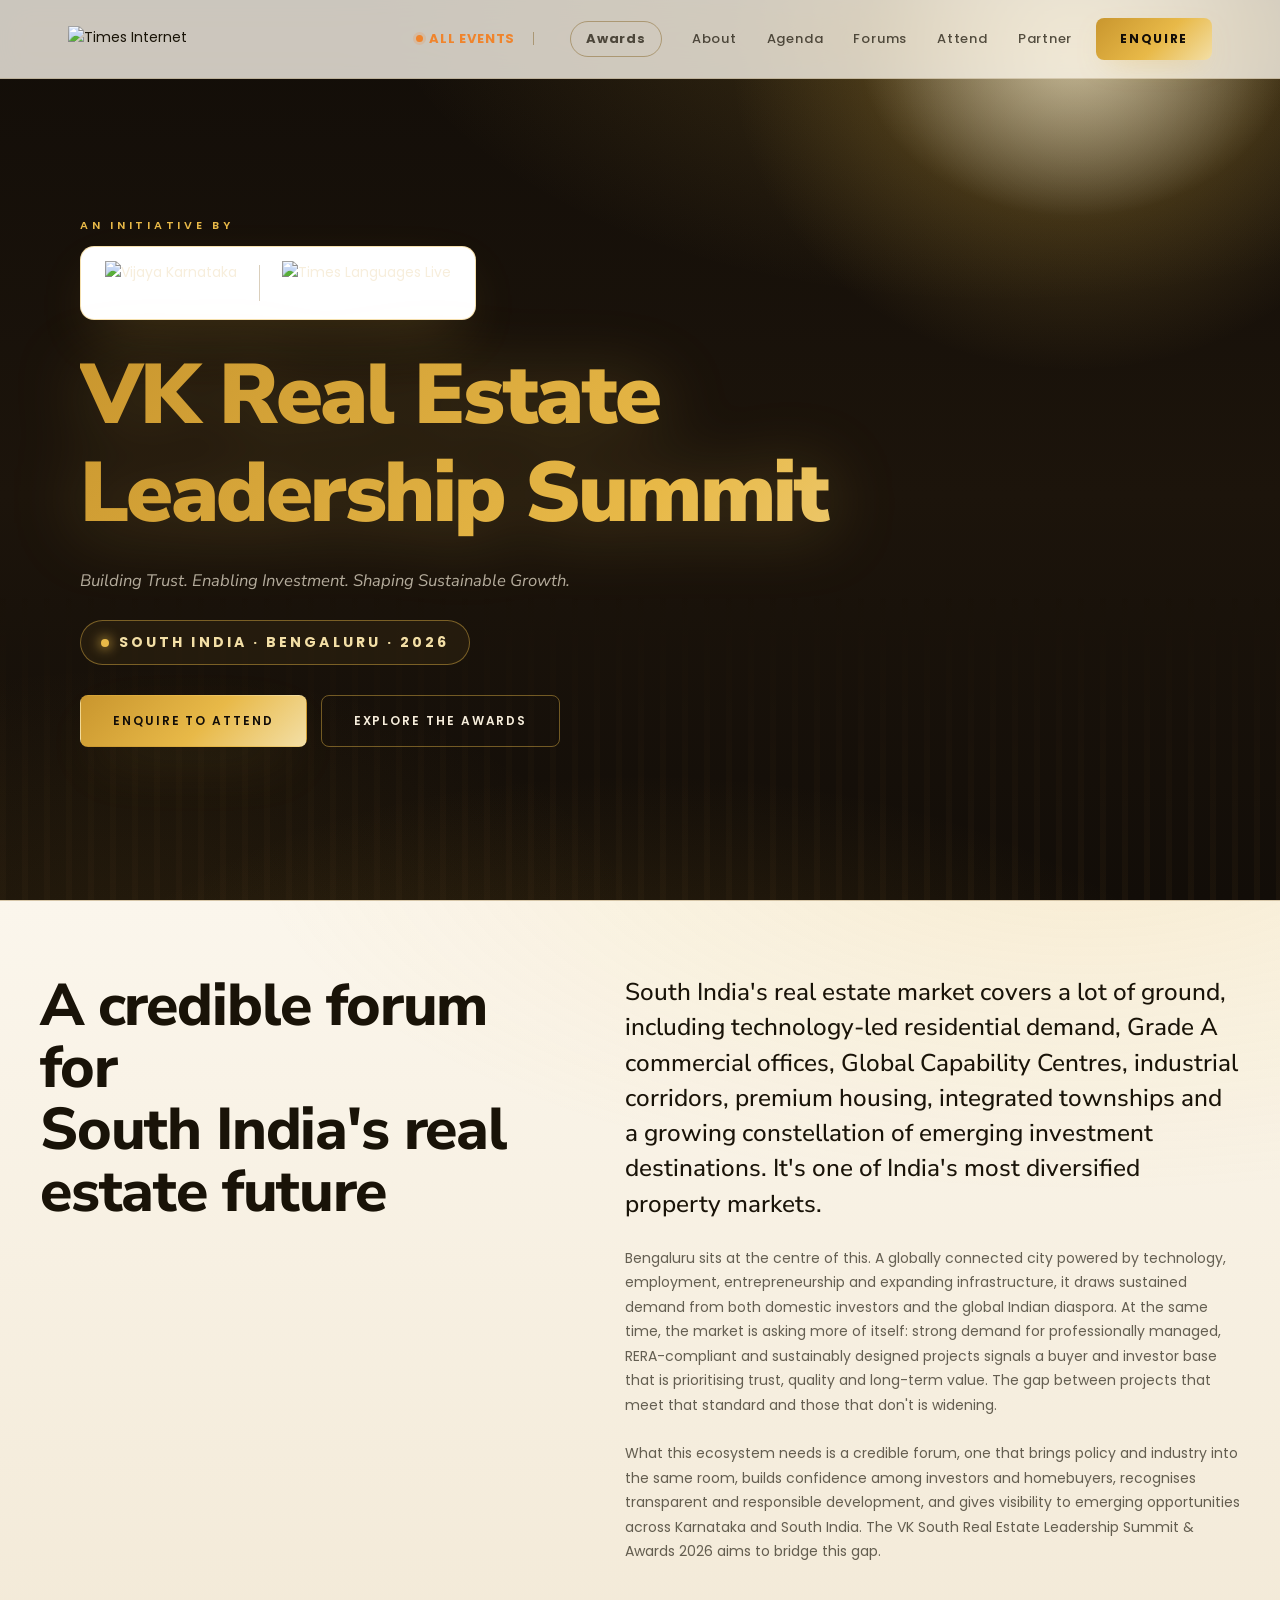
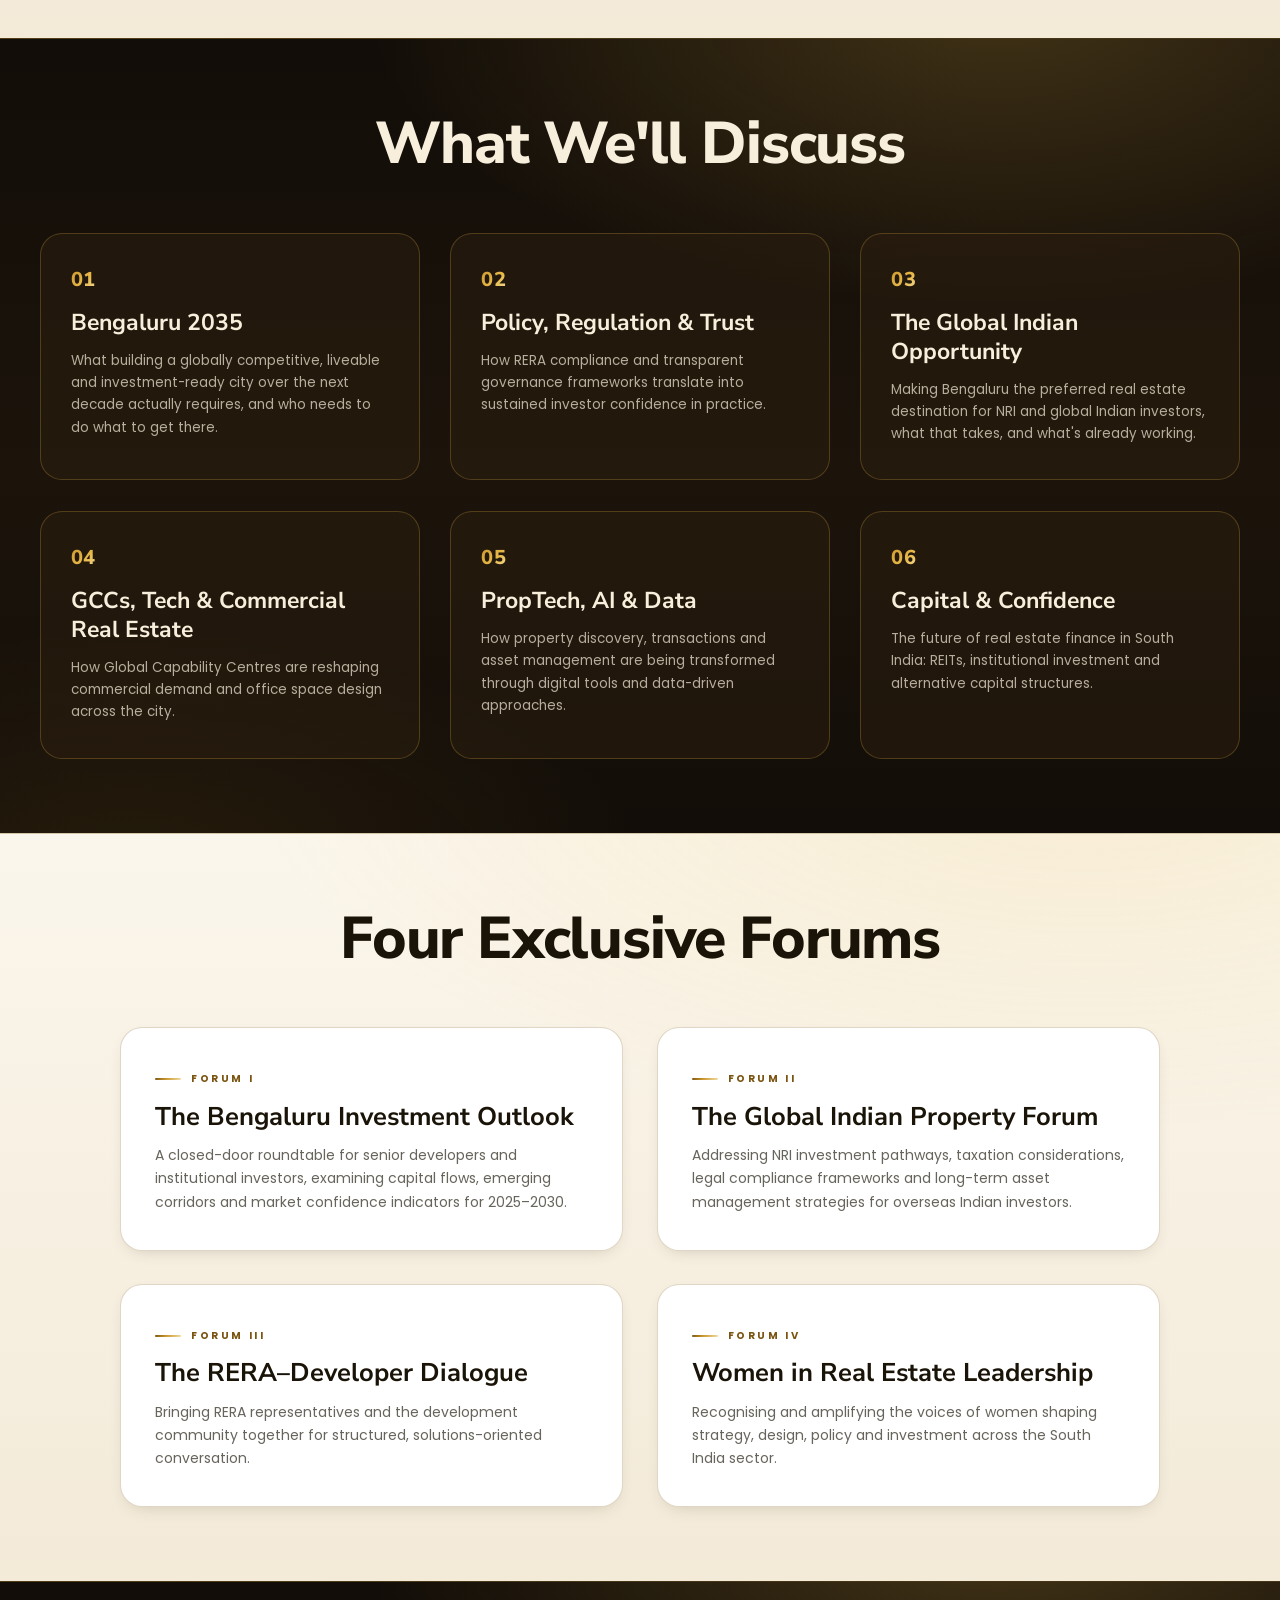
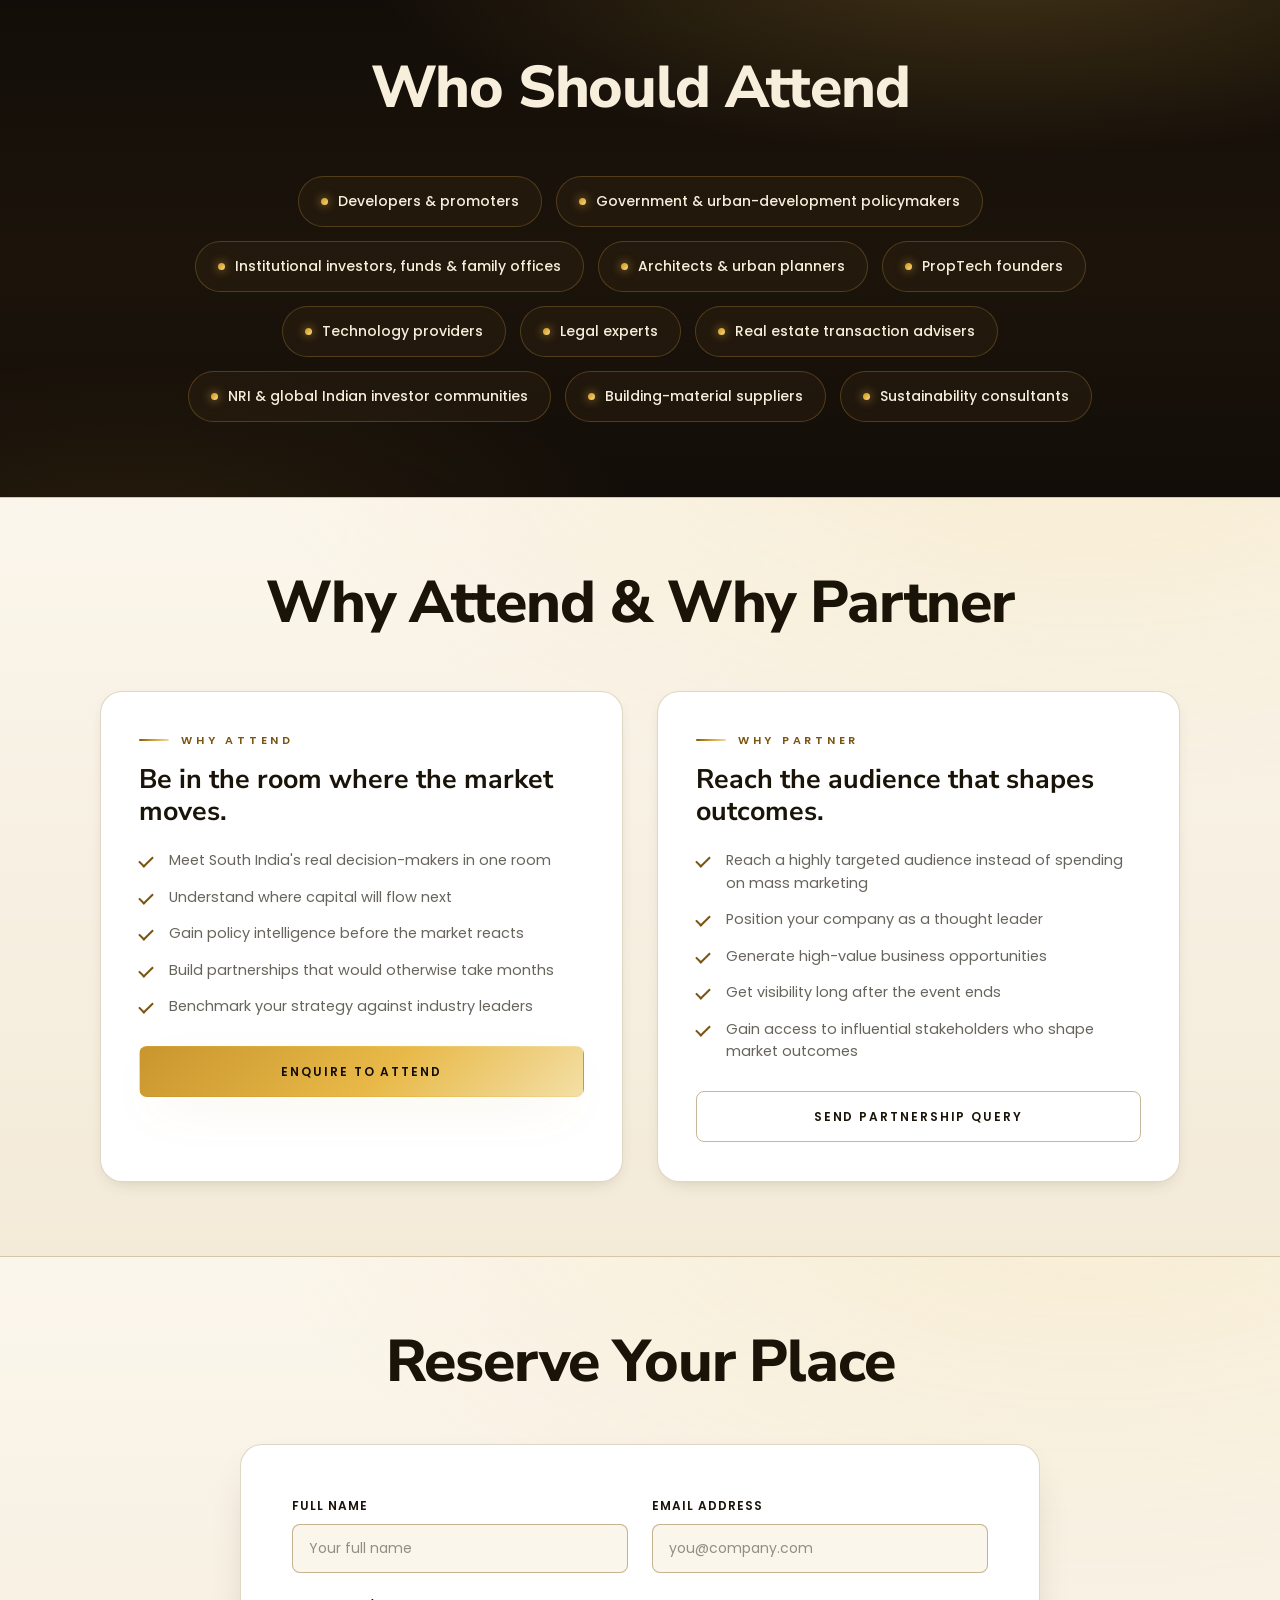
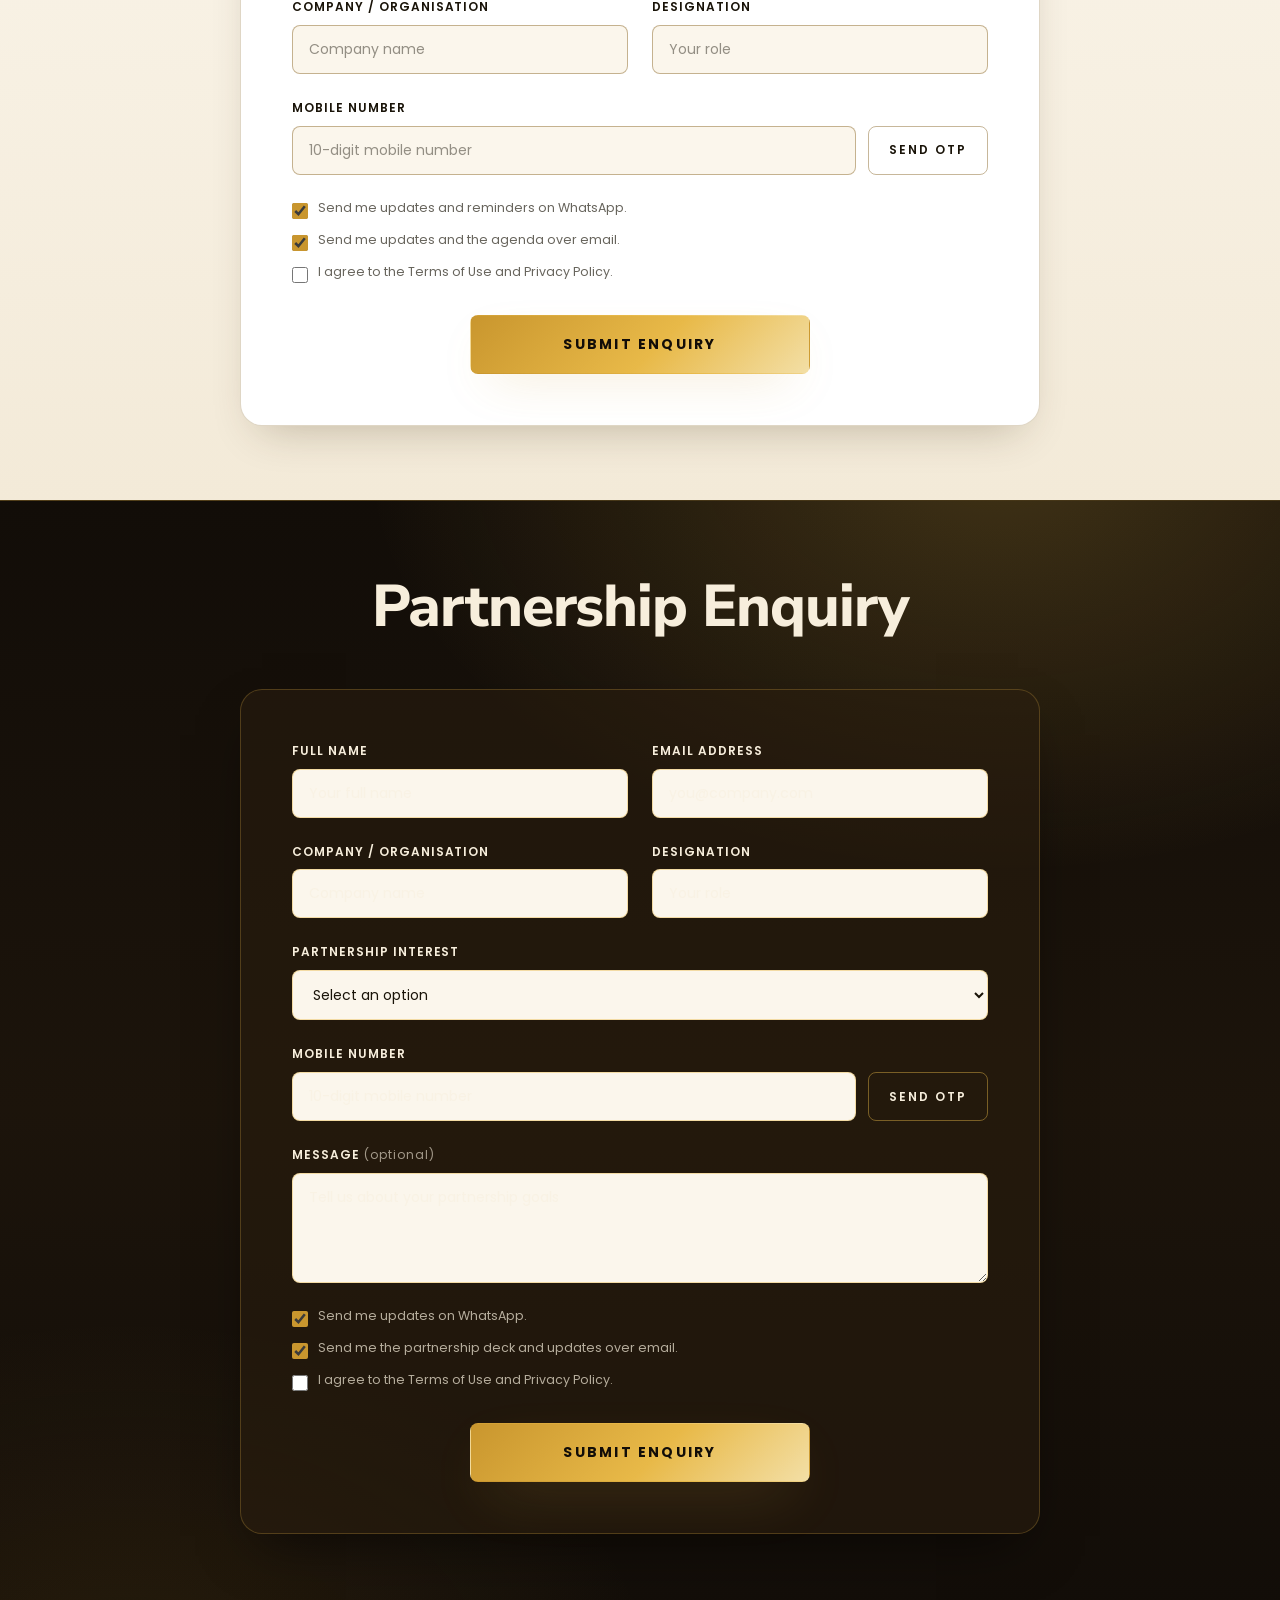
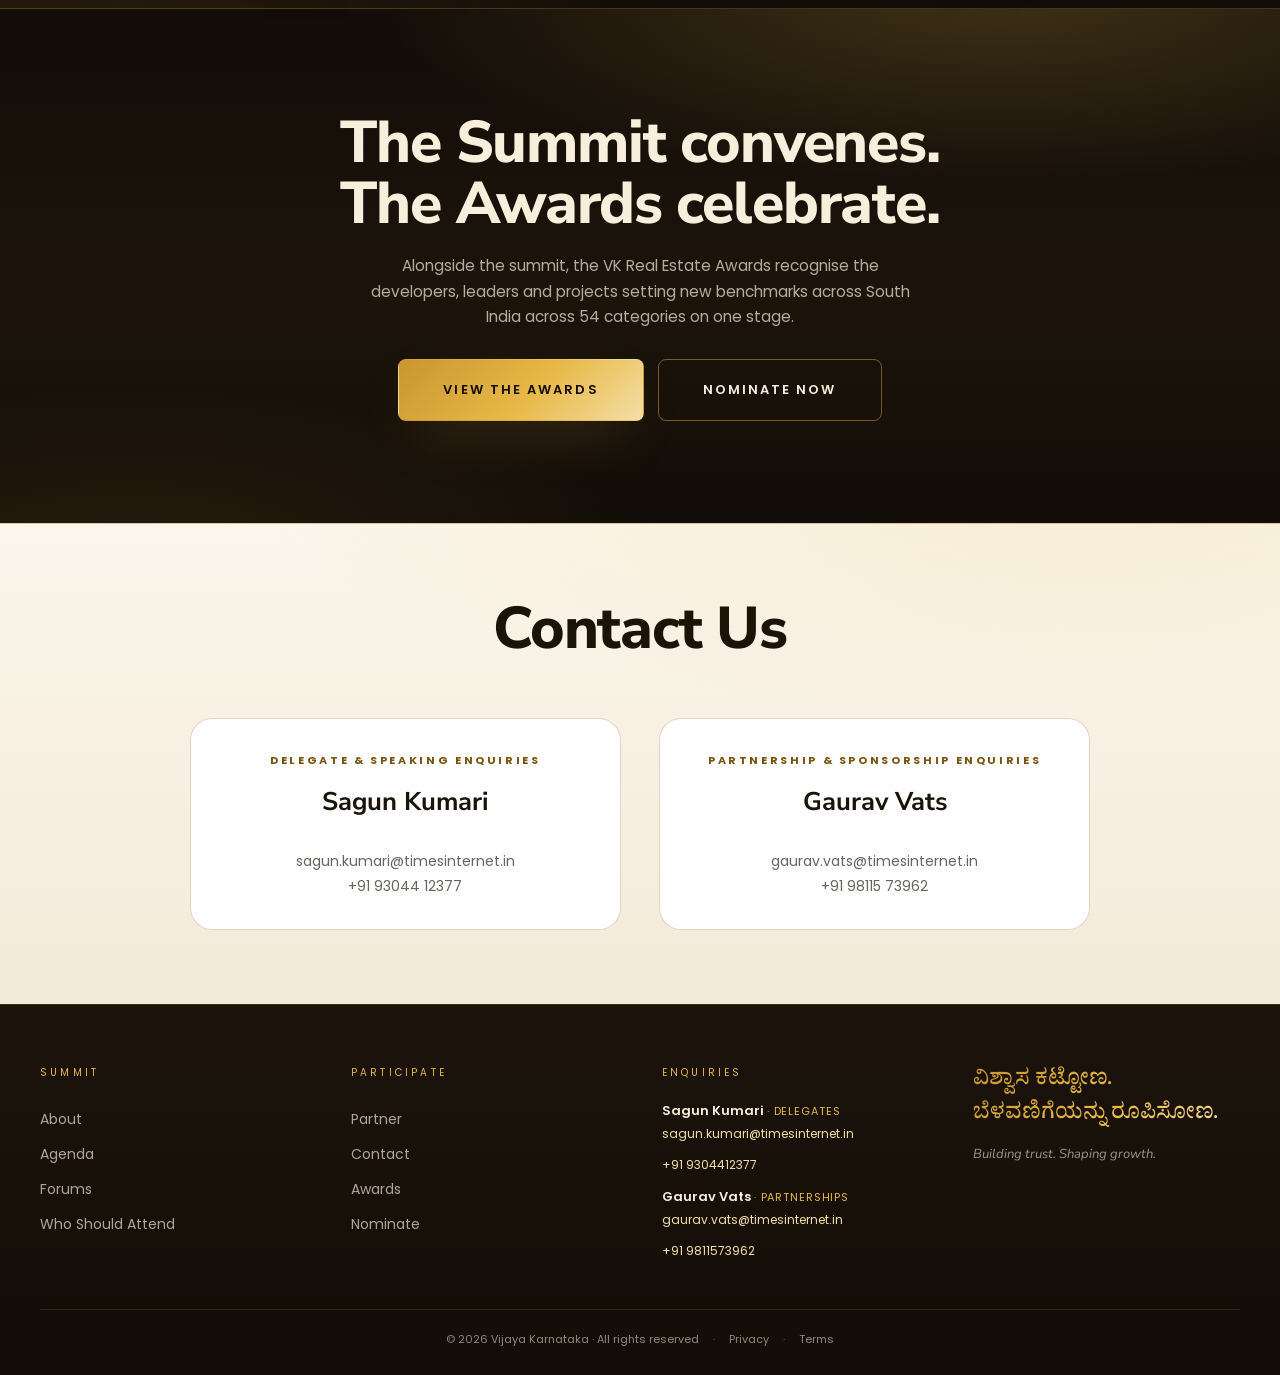
==== commit 9e5ee10f: "Remove partnership content, simplify section headers, remove em dashes, and remove logo hyperlinks" ====
--- a/index.html
+++ b/index.html
@@ -5,7 +5,7 @@
   <meta charset="UTF-8">
   <meta name="viewport" content="width=device-width, initial-scale=1.0">
   <meta name="description"
-    content="VK South Real Estate Leadership Summit 2026 — Building Trust. Enabling Investment. Shaping Sustainable Growth. A credible forum bringing policy, capital and industry together across Karnataka and South India.">
+    content="VK South Real Estate Leadership Summit 2026: Building Trust, Enabling Investment, and Shaping Sustainable Growth. A credible forum bringing policy, capital and industry together across Karnataka and South India.">
   <title>VK Real Estate Summit 2026 · Vijaya Karnataka</title>
   <link rel="canonical" href="https://timeslanguages.in/vkrealestate">
   <meta property="og:title" content="VK Real Estate Summit 2026 · Vijaya Karnataka">
@@ -62,9 +62,9 @@
        ============================================================ -->
   <header class="nav" id="nav">
     <div class="nav-row">
-      <a href="https://timesinternet.in" target="_blank" rel="noopener" class="nav-logo nav-logo-ti">
+      <div class="nav-logo nav-logo-ti">
         <img src="https://timesinternet.in/assets/images/logo-blue-new.png" alt="Times Internet">
-      </a>
+      </div>
 
       <nav class="nav-links" aria-label="Primary">
         <a href="https://timeslanguages.in/" target="_blank" rel="noopener noreferrer" class="nav-all-events">All
@@ -93,14 +93,14 @@
       <div class="hero-initiative">
         <span class="hero-initiative-label">An Initiative By</span>
         <div class="hero-initiative-logos">
-          <a href="https://vijaykarnataka.com" target="_blank" rel="noopener" class="hero-initiative-logo">
+          <div class="hero-initiative-logo">
             <img src="https://vijaykarnataka.com/thumb/119164298/vijaykarnataka.jpg?width=474&resizemode=4"
               alt="Vijaya Karnataka">
-          </a>
+          </div>
           <span class="hero-initiative-sep" aria-hidden="true"></span>
-          <a href="https://langimg.com" target="_blank" rel="noopener" class="hero-initiative-logo">
+          <div class="hero-initiative-logo">
             <img src="https://static.langimg.com/photo/131008221.cms" alt="Times Languages Live">
-          </a>
+          </div>
         </div>
       </div>
 
@@ -129,13 +129,11 @@
     <div class="overview-container">
       <div class="overview-grid">
         <div class="overview-headline">
-          <p class="section-tag">About the Summit</p>
           <h2 class="section-display">A credible forum for<br>South India's real estate future</h2>
-          <div class="rule"></div>
         </div>
         <div class="overview-text">
           <p class="overview-lead">
-            South India's real estate market covers a lot of ground — technology-led residential demand, Grade A
+            South India's real estate market covers a lot of ground, including technology-led residential demand, Grade A
             commercial offices, Global Capability Centres, industrial corridors, premium housing, integrated townships
             and a growing constellation of emerging investment destinations. It's one of India's most diversified
             property markets.
@@ -143,13 +141,13 @@
           <p class="overview-body">
             Bengaluru sits at the centre of this. A globally connected city powered by technology, employment,
             entrepreneurship and expanding infrastructure, it draws sustained demand from both domestic investors and
-            the global Indian diaspora. At the same time, the market is asking more of itself — strong demand for
+            the global Indian diaspora. At the same time, the market is asking more of itself: strong demand for
             professionally managed, RERA-compliant and sustainably designed projects signals a buyer and investor base
             that is prioritising trust, quality and long-term value. The gap between projects that meet that standard
             and those that don't is widening.
           </p>
           <p class="overview-body">
-            What this ecosystem needs is a credible forum — one that brings policy and industry into the same room,
+            What this ecosystem needs is a credible forum, one that brings policy and industry into the same room,
             builds confidence among investors and homebuyers, recognises transparent and responsible development, and
             gives visibility to emerging opportunities across Karnataka and South India. The VK South Real Estate
             Leadership Summit &amp; Awards 2026 aims to bridge this gap.
@@ -164,18 +162,14 @@
        ============================================================ -->
   <section class="discuss" id="discuss" data-section="discuss" data-band="dark">
     <div class="summit-head">
-      <p class="section-tag">The Agenda</p>
       <h2 class="section-display">What We'll Discuss</h2>
-      <div class="rule rule-center"></div>
-      <p class="section-sub">Six defining conversations on where South India's real estate market is headed — and who
-        needs to do what to get there.</p>
     </div>
     <div class="discuss-grid">
       <article class="discuss-card">
         <div class="discuss-num">01</div>
         <h3 class="discuss-title">Bengaluru 2035</h3>
         <p class="discuss-desc">What building a globally competitive, liveable and investment-ready city over the next
-          decade actually requires — and who needs to do what to get there.</p>
+          decade actually requires, and who needs to do what to get there.</p>
       </article>
       <article class="discuss-card">
         <div class="discuss-num">02</div>
@@ -187,7 +181,7 @@
         <div class="discuss-num">03</div>
         <h3 class="discuss-title">The Global Indian Opportunity</h3>
         <p class="discuss-desc">Making Bengaluru the preferred real estate destination for NRI and global Indian
-          investors — what that takes, and what's already working.</p>
+          investors, what that takes, and what's already working.</p>
       </article>
       <article class="discuss-card">
         <div class="discuss-num">04</div>
@@ -204,7 +198,7 @@
       <article class="discuss-card">
         <div class="discuss-num">06</div>
         <h3 class="discuss-title">Capital &amp; Confidence</h3>
-        <p class="discuss-desc">The future of real estate finance in South India — REITs, institutional investment and
+        <p class="discuss-desc">The future of real estate finance in South India: REITs, institutional investment and
           alternative capital structures.</p>
       </article>
     </div>
@@ -215,11 +209,7 @@
        ============================================================ -->
   <section class="forums" id="forums" data-section="forums">
     <div class="summit-head">
-      <p class="section-tag">Invitation Only</p>
       <h2 class="section-display">Four Exclusive Forums</h2>
-      <div class="rule rule-center"></div>
-      <p class="section-sub">Four invitation-only forums run alongside the main programme, each providing deeper, more
-        focused conversation within a defined thematic space.</p>
     </div>
     <div class="forums-grid">
       <article class="forum-card">
@@ -254,11 +244,7 @@
        ============================================================ -->
   <section class="attend" id="audience" data-section="audience" data-band="dark">
     <div class="summit-head">
-      <p class="section-tag">The Audience</p>
       <h2 class="section-display">Who Should Attend</h2>
-      <div class="rule rule-center"></div>
-      <p class="section-sub">The summit is built for decision-makers, capital allocators and practitioners who are
-        actively shaping South India's real estate sector.</p>
     </div>
     <div class="attend-wrap">
       <div class="attend-chips">
@@ -282,9 +268,7 @@
        ============================================================ -->
   <section class="benefits" id="value" data-section="value">
     <div class="summit-head">
-      <p class="section-tag">The Value</p>
       <h2 class="section-display">Why Attend &amp; Why Partner</h2>
-      <div class="rule rule-center"></div>
     </div>
     <div class="benefits-grid">
       <div class="benefit-col">
@@ -319,14 +303,10 @@
        ============================================================ -->
   <section class="contact" id="attend" data-section="attend">
     <div class="contact-header">
-      <p class="section-tag">Enquire to Attend</p>
       <h2 class="section-display">Reserve Your Place</h2>
-      <div class="rule rule-center"></div>
-      <p class="section-sub">Share a few details and our team will send you attendance information, the agenda and delegate
-        passes for the Summit.</p>
     </div>
     <div class="contact-container">
-      <form class="enquiry-form nomination-form" data-form-name="Summit — Enquire to Attend" data-purpose="attend"
+      <form class="enquiry-form nomination-form" data-form-name="Summit: Enquire to Attend" data-purpose="attend"
         novalidate>
         <div class="ef-body">
           <div class="form-grid">
@@ -400,14 +380,10 @@
        ============================================================ -->
   <section class="contact" id="partner-enquiry" data-section="partner-enquiry" data-band="dark">
     <div class="contact-header">
-      <p class="section-tag">Partner With Us</p>
       <h2 class="section-display">Partnership Enquiry</h2>
-      <div class="rule rule-center"></div>
-      <p class="section-sub">Sponsor, speak, exhibit or collaborate. Tell us how you'd like to partner and our team will
-        get in touch with the opportunities.</p>
     </div>
     <div class="contact-container">
-      <form class="enquiry-form nomination-form" data-form-name="Summit — Partnership Enquiry" data-purpose="partnership"
+      <form class="enquiry-form nomination-form" data-form-name="Summit: Partnership Enquiry" data-purpose="partnership"
         novalidate>
         <div class="ef-body">
           <div class="form-grid">
@@ -497,10 +473,9 @@
        ============================================================ -->
   <section class="cta-band" data-section="awards-cta" data-band="dark">
     <div class="cta-band-inner">
-      <p class="section-tag" style="justify-content:center;">The Recognition</p>
       <h2 class="section-display">The Summit convenes.<br>The Awards celebrate.</h2>
       <p class="cta-band-sub">Alongside the summit, the VK Real Estate Awards recognise the developers, leaders and
-        projects setting new benchmarks across South India — 54 categories, one stage.</p>
+        projects setting new benchmarks across South India across 54 categories on one stage.</p>
       <div class="cta-band-actions">
         <a href="awards.html" class="btn btn-primary btn-large">View the Awards</a>
         <a href="awards.html#contact" class="btn btn-ghost btn-large">Nominate Now</a>
@@ -513,11 +488,7 @@
        ============================================================ -->
   <section class="summit-contact" id="contact" data-section="contact">
     <div class="summit-head">
-      <p class="section-tag">Get In Touch</p>
       <h2 class="section-display">Contact Us</h2>
-      <div class="rule rule-center"></div>
-      <p class="section-sub">To attend, speak, or partner at the VK Real Estate Leadership Summit 2026, reach out to our
-        team.</p>
     </div>
     <div class="summit-contact-grid">
       <div class="enquiry-card">
--- a/css/components.css
+++ b/css/components.css
@@ -115,10 +115,6 @@
   object-fit: contain;
 }
 
-.nav-logo:hover img {
-  opacity: 0.72;
-}
-
 .nav-logo-ti img { height: 26px; }
 .nav-logo-vk img { height: 28px; }
 .nav-logo-tll img { height: 22px; }
--- a/css/sections.css
+++ b/css/sections.css
@@ -104,11 +104,6 @@
   height: 44px;
   width: auto;
   object-fit: contain;
-  transition: opacity var(--d-fast) var(--ease-smooth);
-}
-
-.hero-initiative-logo:hover img {
-  opacity: 0.75;
 }
 
 .hero-initiative-sep {
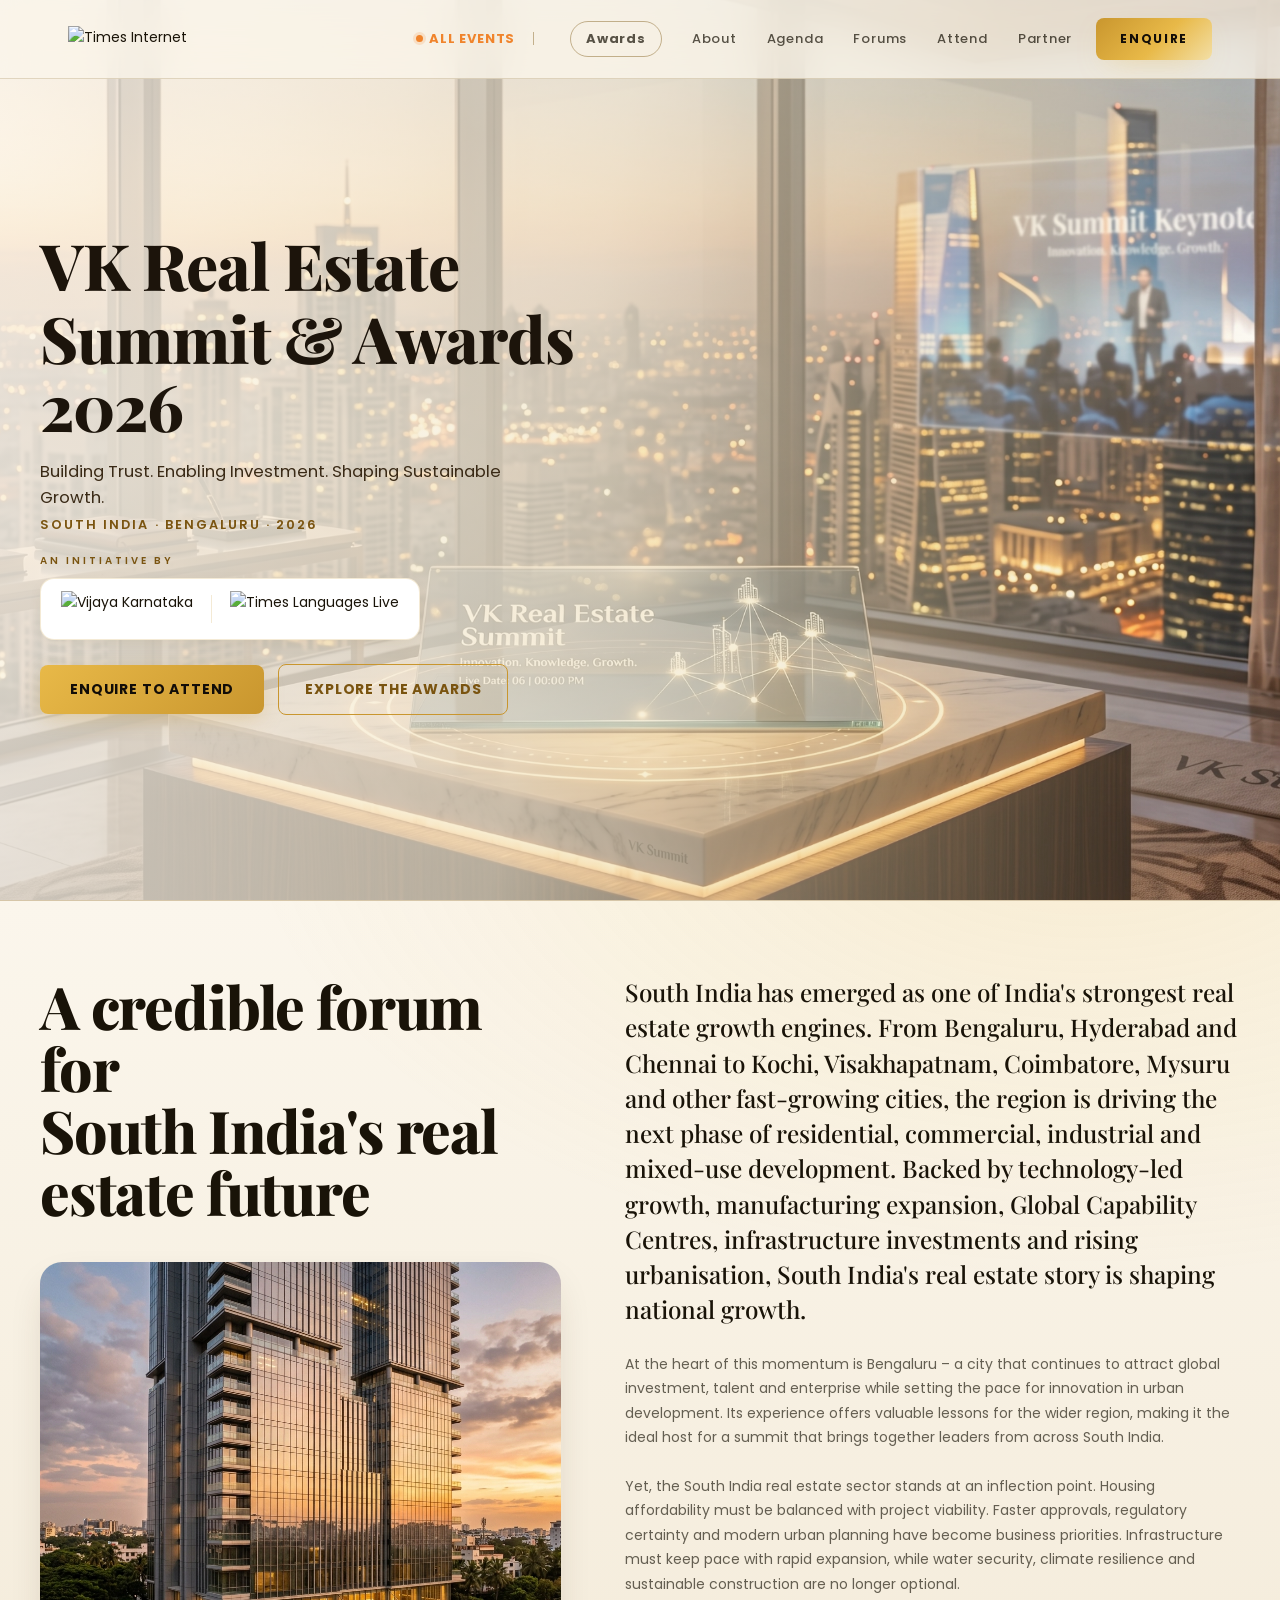
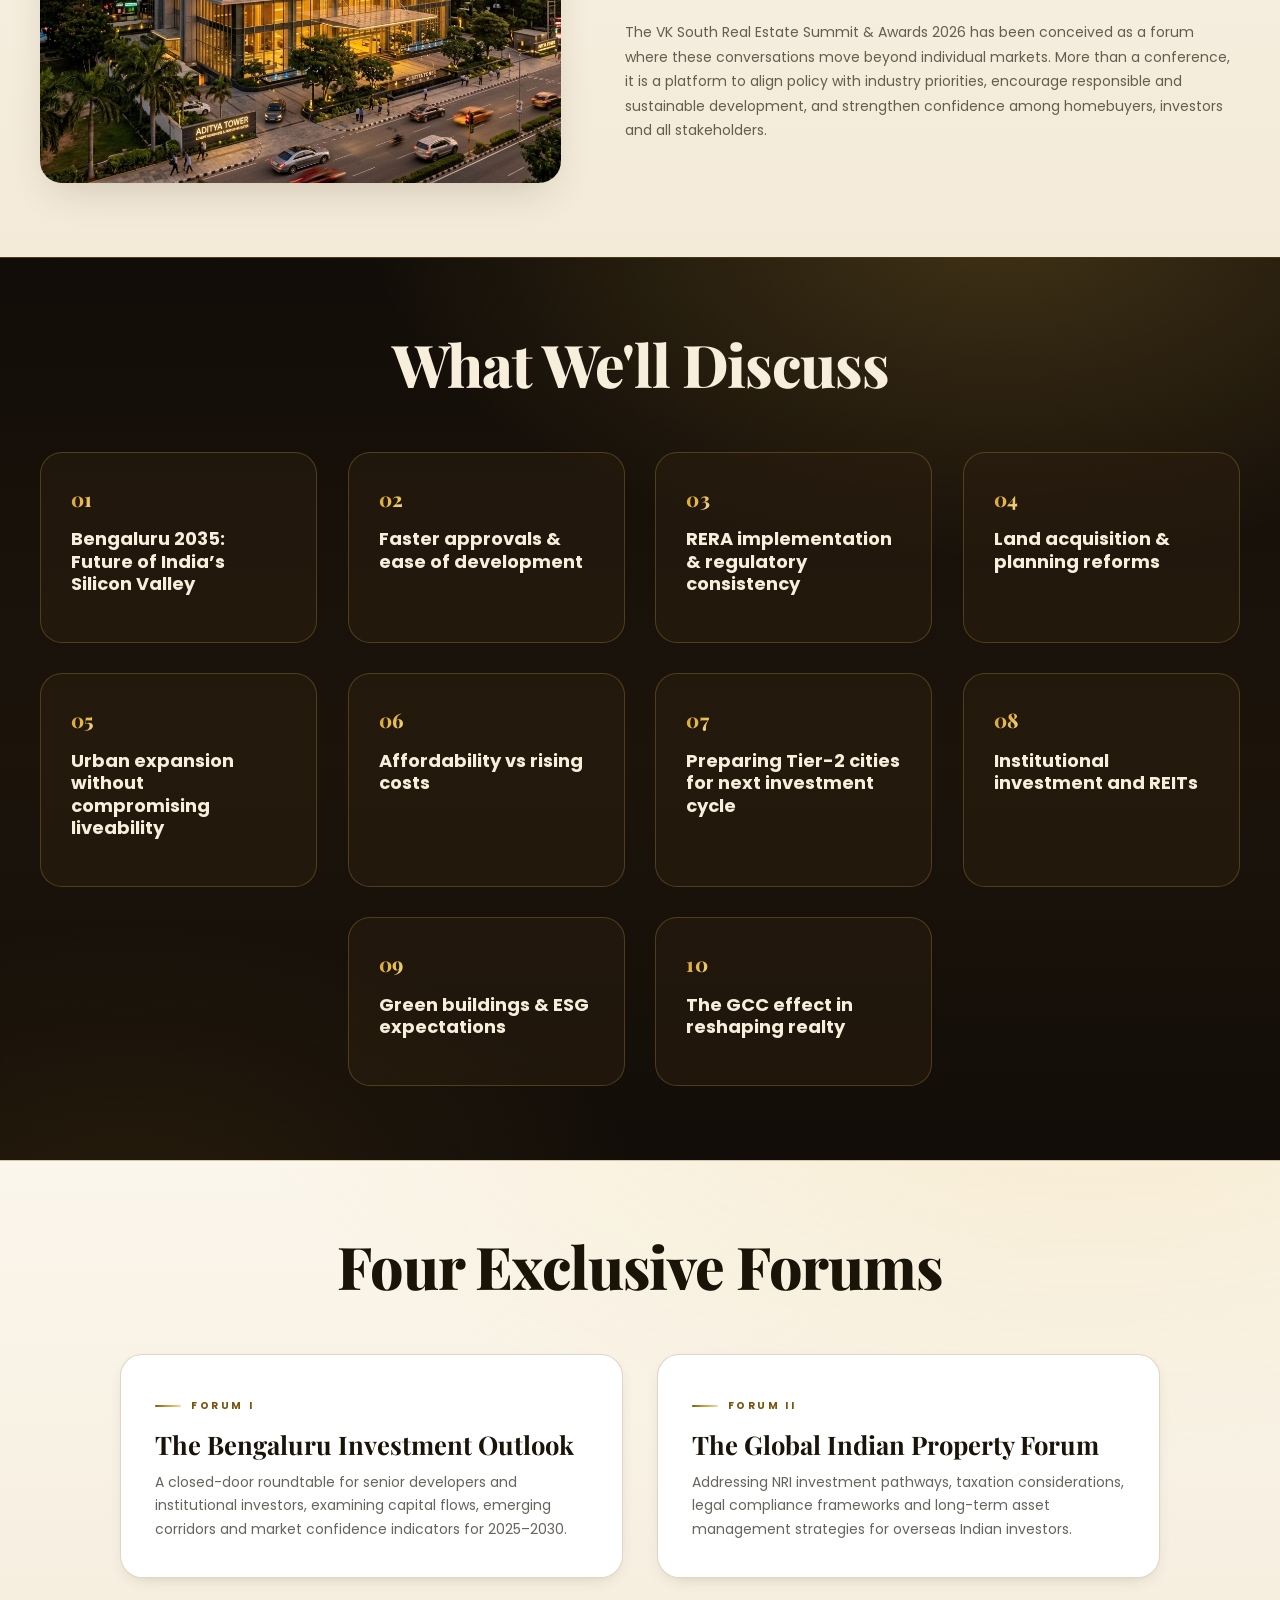
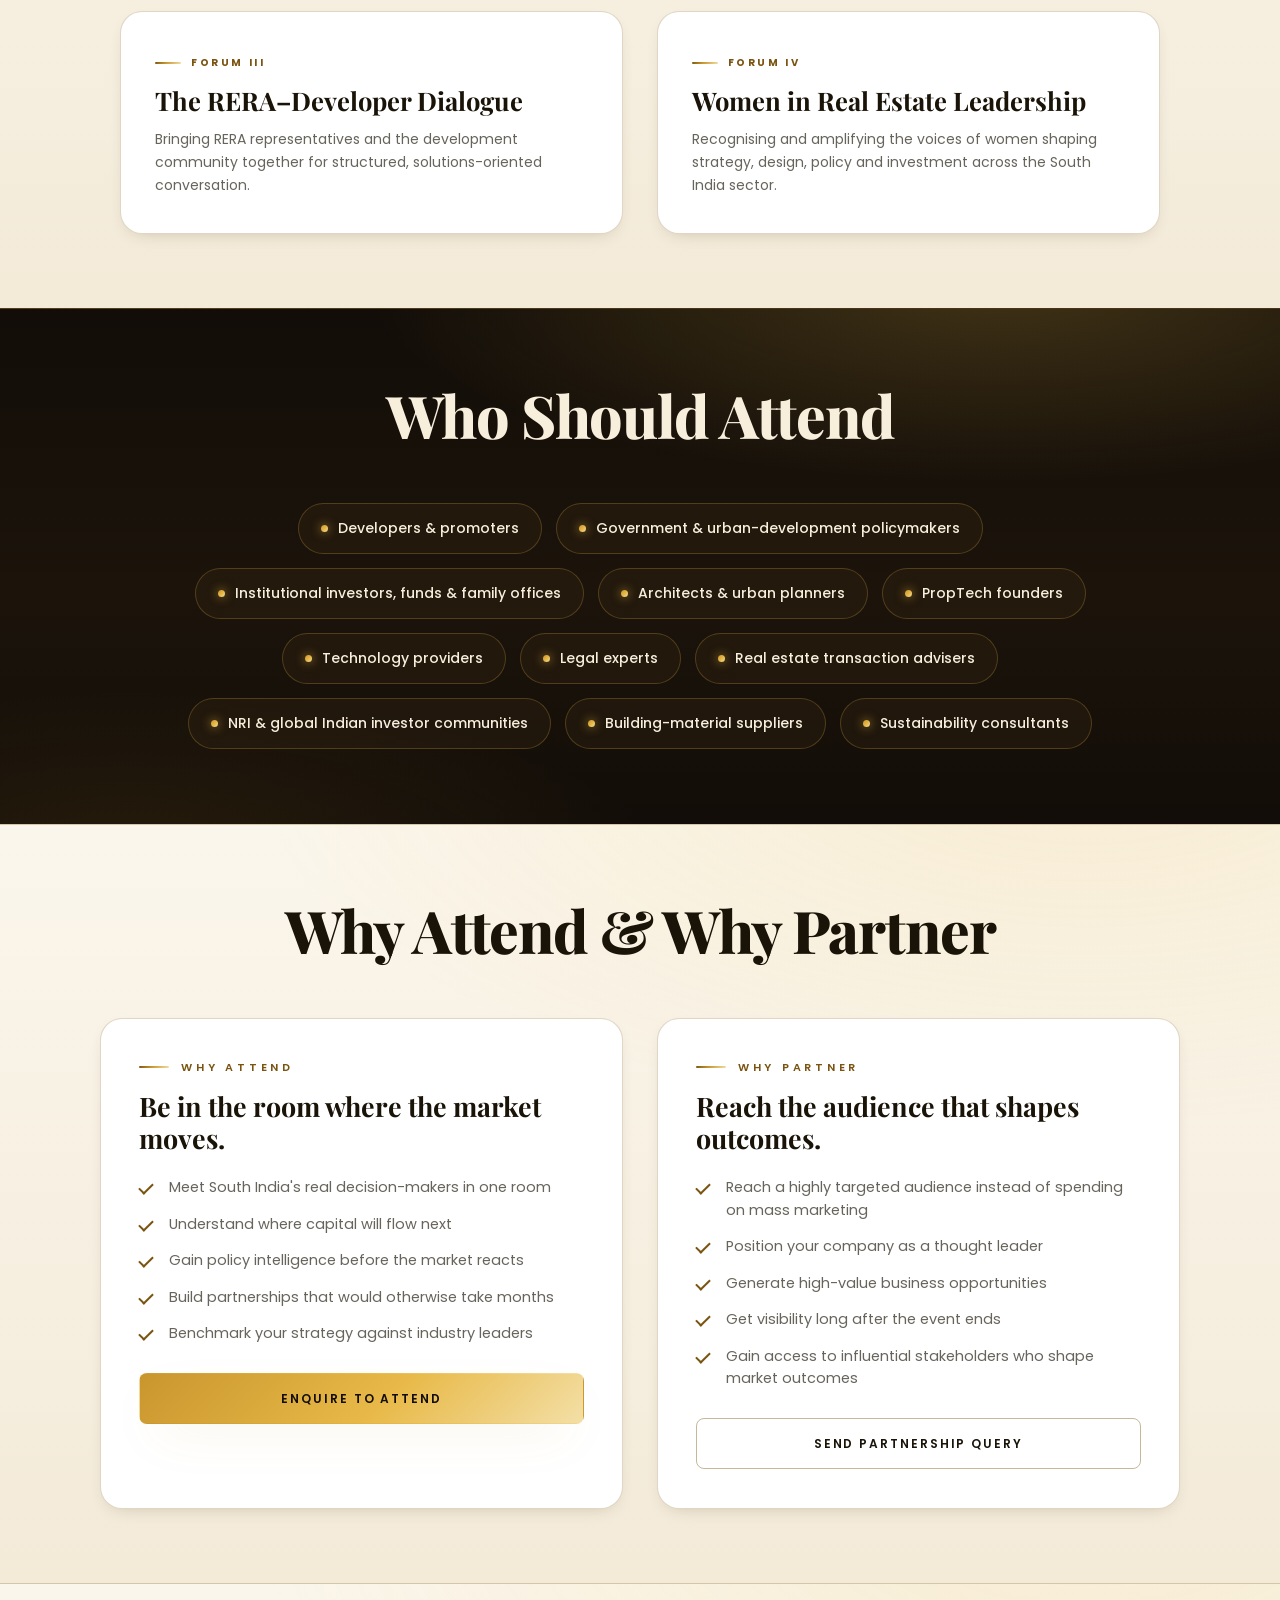
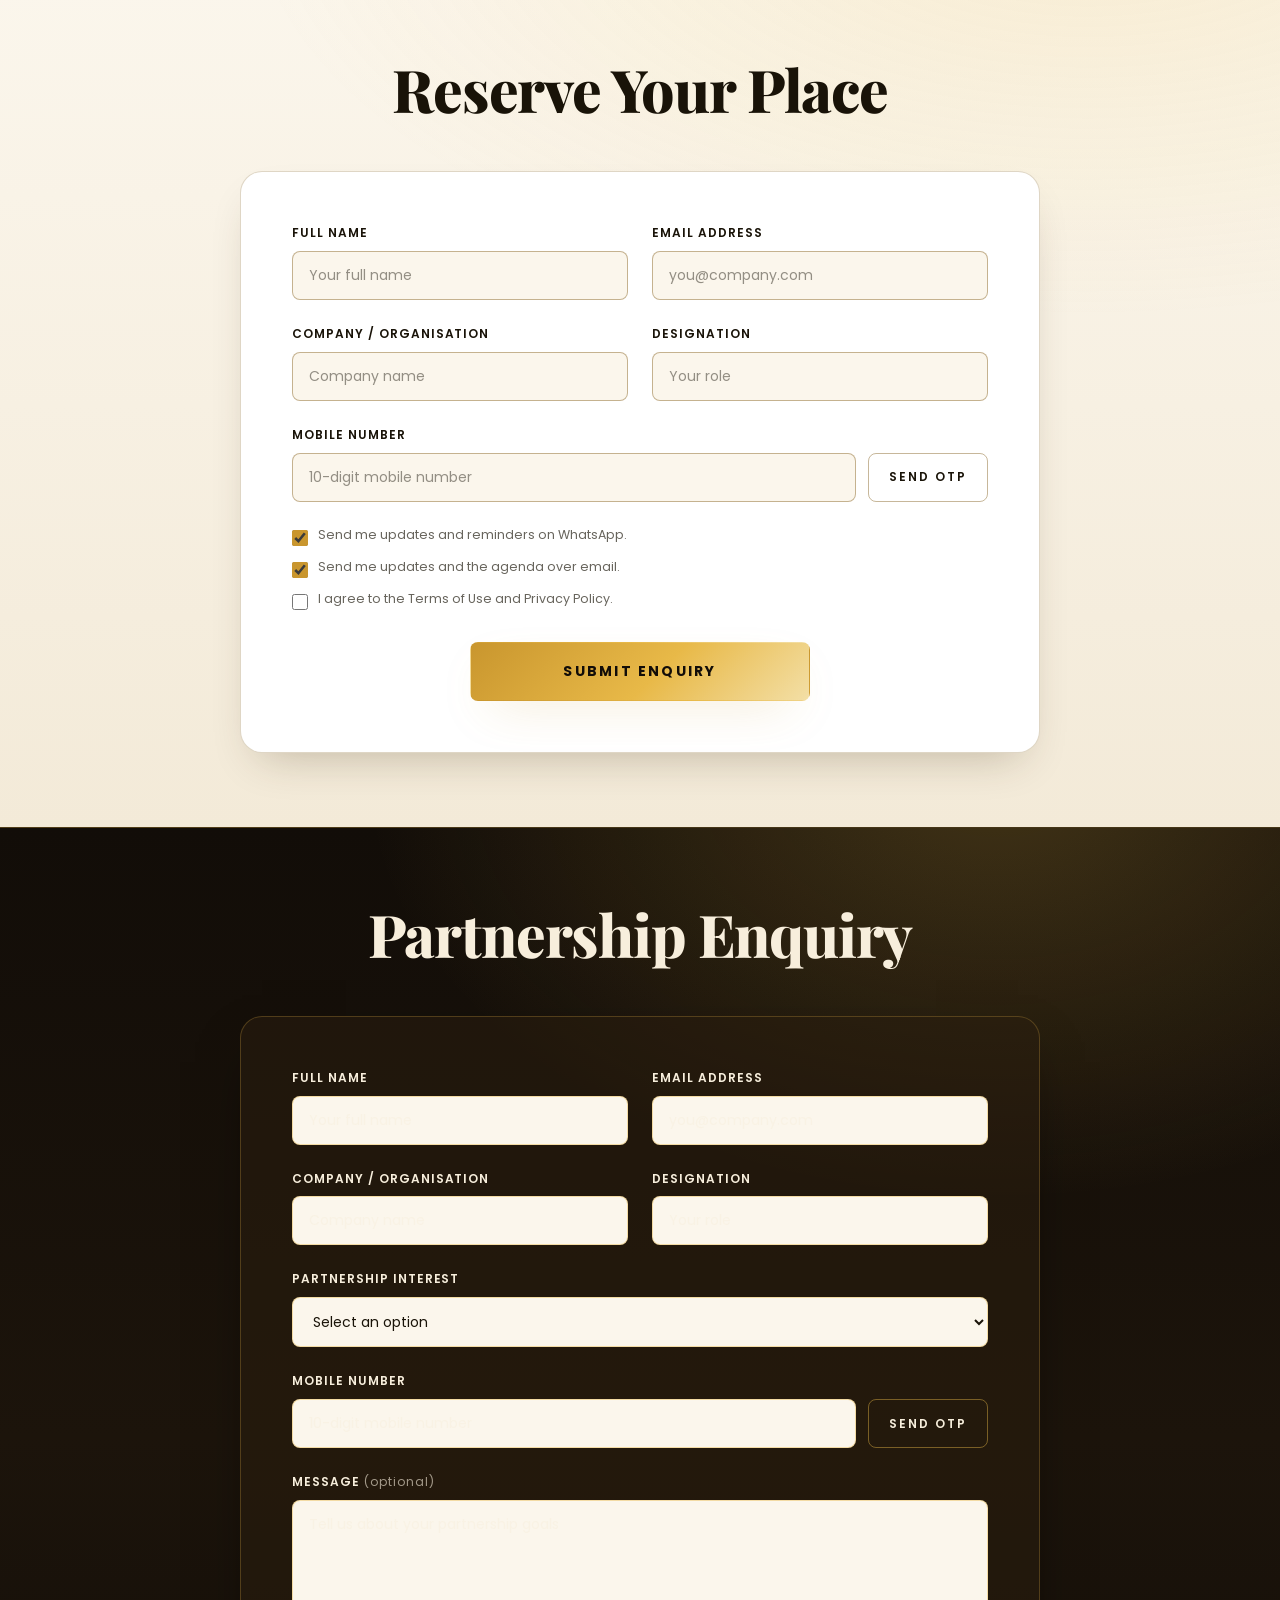
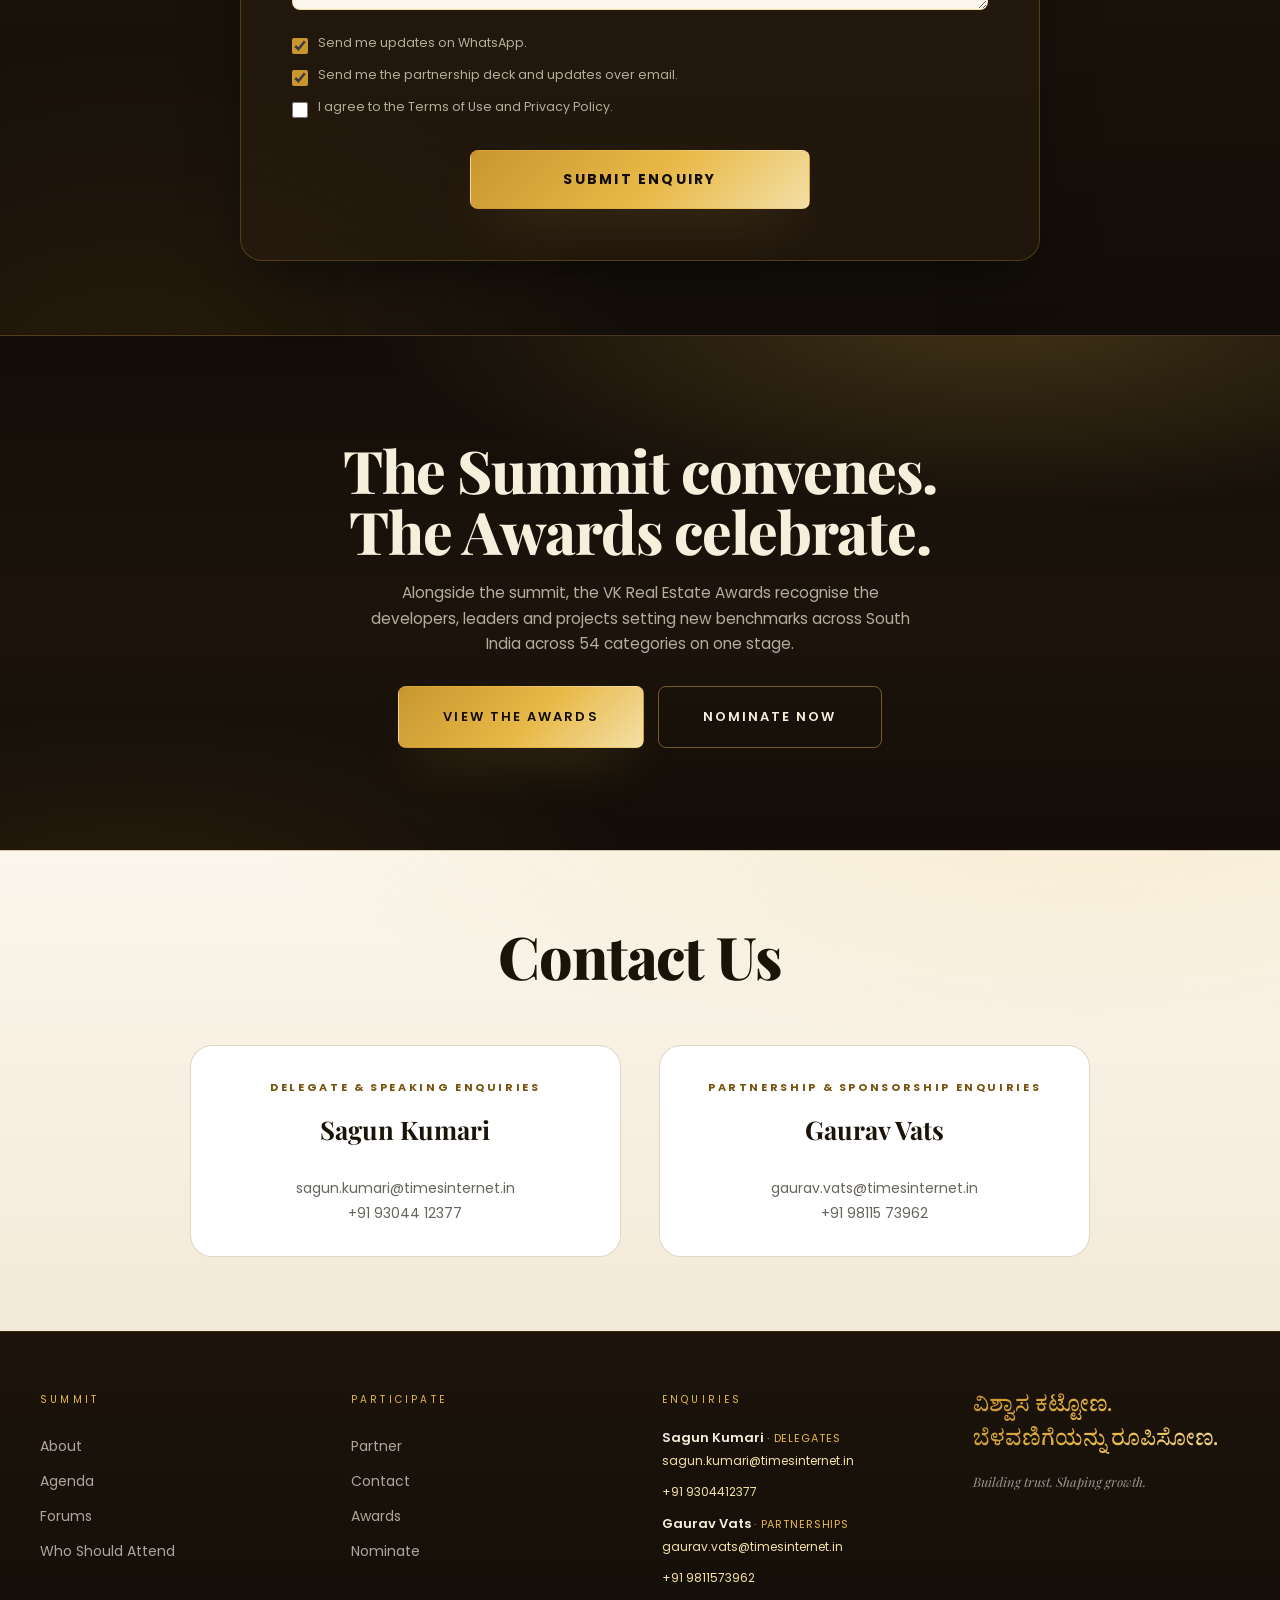
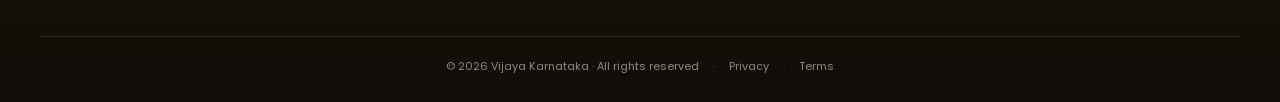
==== commit 1f03ff8d: "Cleanup unused assets and update summit page design" ====
--- a/index.html
+++ b/index.html
@@ -5,18 +5,19 @@
   <meta charset="UTF-8">
   <meta name="viewport" content="width=device-width, initial-scale=1.0">
   <meta name="description"
-    content="VK South Real Estate Leadership Summit 2026: Building Trust, Enabling Investment, and Shaping Sustainable Growth. A credible forum bringing policy, capital and industry together across Karnataka and South India.">
+    content="VK South Real Estate Summit 2026: Building Trust, Enabling Investment, and Shaping Sustainable Growth. A credible forum bringing policy, capital and industry together across Karnataka and South India.">
   <title>VK Real Estate Summit 2026 · Vijaya Karnataka</title>
   <link rel="canonical" href="https://timeslanguages.in/vkrealestate">
   <meta property="og:title" content="VK Real Estate Summit 2026 · Vijaya Karnataka">
-  <meta property="og:description" content="Building Trust. Enabling Investment. Shaping Sustainable Growth. South India's real estate leadership summit.">
+  <meta property="og:description"
+    content="Building Trust. Enabling Investment. Shaping Sustainable Growth. South India's real estate summit.">
   <meta property="og:url" content="https://timeslanguages.in/vkrealestate">
   <meta name="google-site-verification" content="JYn_NFaOSK9Z4vPZe4n6l-aLTP_zoMrbmOEaUKy0l7o" />
   <!-- Google tag (gtag.js) -->
   <script async src="https://www.googletagmanager.com/gtag/js?id=G-6TLYWEPS3Y"></script>
   <script>
     window.dataLayer = window.dataLayer || [];
-    function gtag(){dataLayer.push(arguments);}
+    function gtag() { dataLayer.push(arguments); }
     gtag('js', new Date());
     gtag('config', 'G-6TLYWEPS3Y', { send_page_view: false });
     function trackPageView() {
@@ -44,7 +45,7 @@
   <link rel="preconnect" href="https://fonts.googleapis.com">
   <link rel="preconnect" href="https://fonts.gstatic.com" crossorigin>
   <link
-    href="https://fonts.googleapis.com/css2?family=Noto+Serif+Kannada:wght@400;500;600&family=Nunito+Sans:ital,wght@0,400;0,500;0,600;0,700;0,800;0,900;1,400;1,600;1,700&family=Poppins:wght@300;400;500;600;700&display=swap"
+    href="https://fonts.googleapis.com/css2?family=Noto+Serif+Kannada:wght@400;500;600&family=Playfair+Display:ital,wght@0,400;0,500;0,600;0,700;0,800;0,900;1,400;1,700&family=Poppins:wght@300;400;500;600;700&display=swap"
     rel="stylesheet">
 
   <link rel="stylesheet" href="css/tokens.css">
@@ -88,36 +89,52 @@
   <!-- ============================================================
        1 · HERO
        ============================================================ -->
-  <section class="hero" id="hero" data-section="hero" data-band="dark">
-    <div class="hero-content">
-      <div class="hero-initiative">
-        <span class="hero-initiative-label">An Initiative By</span>
-        <div class="hero-initiative-logos">
-          <div class="hero-initiative-logo">
-            <img src="https://vijaykarnataka.com/thumb/119164298/vijaykarnataka.jpg?width=474&resizemode=4"
-              alt="Vijaya Karnataka">
-          </div>
-          <span class="hero-initiative-sep" aria-hidden="true"></span>
-          <div class="hero-initiative-logo">
-            <img src="https://static.langimg.com/photo/131008221.cms" alt="Times Languages Live">
-          </div>
-        </div>
-      </div>
-
-      <h1 class="hero-title">
-        <span class="line"><span class="line-inner">VK Real Estate</span></span>
-        <span class="line"><span class="line-inner">Leadership Summit</span></span>
-      </h1>
-
-      <p class="hero-kannada-en">Building Trust. Enabling Investment. Shaping Sustainable Growth.</p>
-
-      <p class="hero-tagline">
-        <span class="line"><span class="line-inner">South India · Bengaluru · 2026</span></span>
-      </p>
-
-      <div class="hero-ctas">
-        <a href="#attend" class="btn btn-primary">Enquire to Attend</a>
-        <a href="awards.html" class="btn btn-ghost">Explore the Awards</a>
+  <section class="hero summit-hero" id="hero" data-section="hero" data-band="light">
+
+    <!-- Overlay for bg image readability -->
+    <div class="summit-hero-overlay"></div>
+
+    <!-- Content -->
+    <div class="summit-hero-container">
+      <div class="summit-hero-inner">
+
+        <!-- Main Title -->
+        <h1 class="summit-headline">
+          <span class="line"><span class="line-inner">VK Real Estate</span></span>
+          <span class="line"><span class="line-inner">Summit &amp; Awards 2026</span></span>
+        </h1>
+
+        <!-- Subtitle -->
+        <p class="summit-subhead">
+          Building Trust. Enabling Investment. Shaping Sustainable Growth.
+        </p>
+
+        <!-- Meta line -->
+        <p class="summit-meta">South India · Bengaluru · 2026</p>
+
+        <!-- Partner Logos -->
+        <div class="hero-partners-row summit-partners-row">
+          <div class="hero-initiative">
+            <span class="hero-initiative-label">An Initiative By</span>
+            <div class="hero-initiative-logos">
+              <div class="hero-initiative-logo">
+                <img src="https://vijaykarnataka.com/thumb/119164298/vijaykarnataka.jpg?width=474&resizemode=4"
+                  alt="Vijaya Karnataka">
+              </div>
+              <span class="hero-initiative-sep" aria-hidden="true"></span>
+              <div class="hero-initiative-logo">
+                <img src="https://static.langimg.com/photo/131008221.cms" alt="Times Languages Live">
+              </div>
+            </div>
+          </div>
+        </div>
+
+        <!-- CTAs -->
+        <div class="hero-ctas poster-ctas">
+          <a href="#attend" class="btn btn-poster-primary">Enquire to Attend</a>
+          <a href="awards.html" class="btn btn-poster-ghost">Explore the Awards</a>
+        </div>
+
       </div>
     </div>
   </section>
@@ -130,27 +147,34 @@
       <div class="overview-grid">
         <div class="overview-headline">
           <h2 class="section-display">A credible forum for<br>South India's real estate future</h2>
+          <img src="css/summit-about.webp" class="overview-image" alt="Bengaluru Premium Real Estate">
         </div>
         <div class="overview-text">
           <p class="overview-lead">
-            South India's real estate market covers a lot of ground, including technology-led residential demand, Grade A
-            commercial offices, Global Capability Centres, industrial corridors, premium housing, integrated townships
-            and a growing constellation of emerging investment destinations. It's one of India's most diversified
-            property markets.
+            South India has emerged as one of India&#39;s strongest real estate growth engines. From
+            Bengaluru, Hyderabad and Chennai to Kochi, Visakhapatnam, Coimbatore, Mysuru and other
+            fast-growing cities, the region is driving the next phase of residential, commercial, industrial and
+            mixed-use development. Backed by technology-led growth, manufacturing expansion, Global
+            Capability Centres, infrastructure investments and rising urbanisation, South India&#39;s real estate
+            story is shaping national growth.
           </p>
           <p class="overview-body">
-            Bengaluru sits at the centre of this. A globally connected city powered by technology, employment,
-            entrepreneurship and expanding infrastructure, it draws sustained demand from both domestic investors and
-            the global Indian diaspora. At the same time, the market is asking more of itself: strong demand for
-            professionally managed, RERA-compliant and sustainably designed projects signals a buyer and investor base
-            that is prioritising trust, quality and long-term value. The gap between projects that meet that standard
-            and those that don't is widening.
+            At the heart of this momentum is Bengaluru – a city that continues to attract global investment,
+            talent and enterprise while setting the pace for innovation in urban development. Its experience
+            offers valuable lessons for the wider region, making it the ideal host for a summit that brings
+            together leaders from across South India.
           </p>
           <p class="overview-body">
-            What this ecosystem needs is a credible forum, one that brings policy and industry into the same room,
-            builds confidence among investors and homebuyers, recognises transparent and responsible development, and
-            gives visibility to emerging opportunities across Karnataka and South India. The VK South Real Estate
-            Leadership Summit &amp; Awards 2026 aims to bridge this gap.
+            Yet, the South India real estate sector stands at an inflection point. Housing affordability must
+            be balanced with project viability. Faster approvals, regulatory certainty and modern urban
+            planning have become business priorities. Infrastructure must keep pace with rapid expansion,
+            while water security, climate resilience and sustainable construction are no longer optional.
+          </p>
+          <p class="overview-body">
+            The VK South Real Estate Summit &amp; Awards 2026 has been conceived as a forum
+            where these conversations move beyond individual markets. More than a conference, it is a
+            platform to align policy with industry priorities, encourage responsible and sustainable
+            development, and strengthen confidence among homebuyers, investors and all stakeholders.
           </p>
         </div>
       </div>
@@ -167,39 +191,43 @@
     <div class="discuss-grid">
       <article class="discuss-card">
         <div class="discuss-num">01</div>
-        <h3 class="discuss-title">Bengaluru 2035</h3>
-        <p class="discuss-desc">What building a globally competitive, liveable and investment-ready city over the next
-          decade actually requires, and who needs to do what to get there.</p>
+        <h3 class="discuss-title">Bengaluru 2035: Future of India’s Silicon Valley</h3>
       </article>
       <article class="discuss-card">
         <div class="discuss-num">02</div>
-        <h3 class="discuss-title">Policy, Regulation &amp; Trust</h3>
-        <p class="discuss-desc">How RERA compliance and transparent governance frameworks translate into sustained
-          investor confidence in practice.</p>
+        <h3 class="discuss-title">Faster approvals &amp; ease of development</h3>
       </article>
       <article class="discuss-card">
         <div class="discuss-num">03</div>
-        <h3 class="discuss-title">The Global Indian Opportunity</h3>
-        <p class="discuss-desc">Making Bengaluru the preferred real estate destination for NRI and global Indian
-          investors, what that takes, and what's already working.</p>
+        <h3 class="discuss-title">RERA implementation &amp; regulatory consistency</h3>
       </article>
       <article class="discuss-card">
         <div class="discuss-num">04</div>
-        <h3 class="discuss-title">GCCs, Tech &amp; Commercial Real Estate</h3>
-        <p class="discuss-desc">How Global Capability Centres are reshaping commercial demand and office space design
-          across the city.</p>
+        <h3 class="discuss-title">Land acquisition &amp; planning reforms</h3>
       </article>
       <article class="discuss-card">
         <div class="discuss-num">05</div>
-        <h3 class="discuss-title">PropTech, AI &amp; Data</h3>
-        <p class="discuss-desc">How property discovery, transactions and asset management are being transformed through
-          digital tools and data-driven approaches.</p>
+        <h3 class="discuss-title">Urban expansion without compromising liveability</h3>
       </article>
       <article class="discuss-card">
         <div class="discuss-num">06</div>
-        <h3 class="discuss-title">Capital &amp; Confidence</h3>
-        <p class="discuss-desc">The future of real estate finance in South India: REITs, institutional investment and
-          alternative capital structures.</p>
+        <h3 class="discuss-title">Affordability vs rising costs</h3>
+      </article>
+      <article class="discuss-card">
+        <div class="discuss-num">07</div>
+        <h3 class="discuss-title">Preparing Tier-2 cities for next investment cycle</h3>
+      </article>
+      <article class="discuss-card">
+        <div class="discuss-num">08</div>
+        <h3 class="discuss-title">Institutional investment and REITs</h3>
+      </article>
+      <article class="discuss-card">
+        <div class="discuss-num">09</div>
+        <h3 class="discuss-title">Green buildings &amp; ESG expectations</h3>
+      </article>
+      <article class="discuss-card">
+        <div class="discuss-num">10</div>
+        <h3 class="discuss-title">The GCC effect in reshaping realty</h3>
       </article>
     </div>
   </section>
@@ -322,7 +350,8 @@
             </div>
             <div class="form-group">
               <label for="at-company">Company / Organisation</label>
-              <input class="ef-company" id="at-company" type="text" placeholder="Company name" autocomplete="organization">
+              <input class="ef-company" id="at-company" type="text" placeholder="Company name"
+                autocomplete="organization">
               <span class="error-msg">Please enter your organisation.</span>
             </div>
             <div class="form-group">
@@ -334,8 +363,8 @@
             <div class="form-group full-width">
               <label for="at-phone">Mobile Number</label>
               <div class="phone-input-row">
-                <input class="ef-phone" id="at-phone" type="tel" inputmode="numeric" placeholder="10-digit mobile number"
-                  autocomplete="tel">
+                <input class="ef-phone" id="at-phone" type="tel" inputmode="numeric"
+                  placeholder="10-digit mobile number" autocomplete="tel">
                 <button type="button" class="btn btn-ghost ef-send-otp">Send OTP</button>
               </div>
               <div class="otp-row ef-otp-row" hidden>
@@ -399,7 +428,8 @@
             </div>
             <div class="form-group">
               <label for="sp-company">Company / Organisation</label>
-              <input class="ef-company" id="sp-company" type="text" placeholder="Company name" autocomplete="organization">
+              <input class="ef-company" id="sp-company" type="text" placeholder="Company name"
+                autocomplete="organization">
               <span class="error-msg">Please enter your organisation.</span>
             </div>
             <div class="form-group">
@@ -423,8 +453,8 @@
             <div class="form-group full-width">
               <label for="sp-phone">Mobile Number</label>
               <div class="phone-input-row">
-                <input class="ef-phone" id="sp-phone" type="tel" inputmode="numeric" placeholder="10-digit mobile number"
-                  autocomplete="tel">
+                <input class="ef-phone" id="sp-phone" type="tel" inputmode="numeric"
+                  placeholder="10-digit mobile number" autocomplete="tel">
                 <button type="button" class="btn btn-ghost ef-send-otp">Send OTP</button>
               </div>
               <div class="otp-row ef-otp-row" hidden>
@@ -436,8 +466,10 @@
               <span class="error-msg ef-phone-error">Please verify your phone number with OTP.</span>
             </div>
             <div class="form-group full-width">
-              <label for="sp-message">Message <span style="text-transform:none;font-weight:400;opacity:.6;">(optional)</span></label>
-              <textarea class="ef-message" id="sp-message" placeholder="Tell us about your partnership goals"></textarea>
+              <label for="sp-message">Message <span
+                  style="text-transform:none;font-weight:400;opacity:.6;">(optional)</span></label>
+              <textarea class="ef-message" id="sp-message"
+                placeholder="Tell us about your partnership goals"></textarea>
             </div>
           </div>
           <div class="form-checkboxes">
@@ -558,4 +590,4 @@
   <script src="enquiry.js"></script>
 </body>
 
-</html>
+</html>
--- a/css/tokens.css
+++ b/css/tokens.css
@@ -49,7 +49,7 @@
   --brass-line: var(--line);
 
   /* ---- TYPE STACKS ---- */
-  --font-display: 'Nunito Sans', -apple-system, BlinkMacSystemFont, sans-serif;
+  --font-display: 'Playfair Display', Georgia, 'Times New Roman', serif;
   --font-body: 'Poppins', -apple-system, BlinkMacSystemFont, sans-serif;
   --font-mono: var(--font-body);
   --font-kannada: 'Noto Serif Kannada', serif;
--- a/css/sections.css
+++ b/css/sections.css
@@ -21,95 +21,327 @@
 }
 
 /* ============================================================
-   1 · HERO  (dark)
+   1 · HERO — Warm Champagne Luxe Theme
    ============================================================ */
-.hero {
-  position: relative;
-  z-index: 1;
-  background: var(--bg-grad);
-  color: var(--text);
-  min-height: var(--sec-h);
-  padding: clamp(120px, 15vh, 168px) var(--gutter) clamp(64px, 8vh, 96px);
-  display: flex;
-  flex-direction: column;
-  justify-content: center;
+.hero.poster-theme {
+  position: relative;
+  z-index: 1;
+  width: 100%;
+  min-height: 100vh;
+  padding: clamp(100px, 11vh, 130px) var(--gutter) clamp(48px, 6vh, 80px);
+  display: flex;
+  align-items: center;
   overflow: hidden;
-}
-
-/* Dramatic sun-flare + skyline haze behind the hero */
-.hero::before {
-  content: '';
+  background-image: url('hero-bg.webp');
+  background-size: cover;
+  background-position: center center;
+  background-repeat: no-repeat;
+  background-attachment: scroll;
+  color: var(--ink);
+}
+
+/* Warm overlay on top of bg image for readability */
+.hero-bg-gradient {
   position: absolute;
   inset: 0;
-  pointer-events: none;
   z-index: 0;
   background:
-    radial-gradient(42% 55% at 84% 6%, rgba(243, 223, 166, 0.42), rgba(232, 185, 72, 0.16) 34%, transparent 64%),
-    radial-gradient(28% 30% at 84% 6%, rgba(255, 250, 235, 0.55), transparent 60%),
-    radial-gradient(80% 60% at 50% 122%, rgba(201, 150, 46, 0.20), transparent 60%);
-}
-
-.hero::after {
-  content: '';
+    linear-gradient(100deg,
+      rgba(251, 246, 236, 0.82) 0%,
+      rgba(245, 236, 214, 0.72) 45%,
+      rgba(234, 217, 176, 0.45) 70%,
+      rgba(234, 217, 176, 0.05) 100%),
+    radial-gradient(ellipse 80% 60% at 15% 50%, rgba(251, 246, 236, 0.4) 0%, transparent 65%);
+  pointer-events: none;
+}
+
+/* ---- Floating gold particles ---- */
+.hero-particles {
   position: absolute;
+  inset: 0;
+  z-index: 1;
+  pointer-events: none;
+  overflow: hidden;
+}
+.particle {
+  position: absolute;
+  border-radius: 50%;
+  background: radial-gradient(circle, rgba(201, 150, 46, 0.6) 0%, rgba(201, 150, 46, 0.15) 60%, transparent 100%);
+  animation: particleFloat linear infinite;
+}
+.p1 { width: 3px; height: 3px; top: 18%; left: 12%; animation-duration: 14s; animation-delay: 0s; }
+.p2 { width: 2px; height: 2px; top: 45%; left: 78%; animation-duration: 18s; animation-delay: -3s; }
+.p3 { width: 4px; height: 4px; top: 72%; left: 35%; animation-duration: 12s; animation-delay: -6s; }
+.p4 { width: 2px; height: 2px; top: 30%; left: 55%; animation-duration: 20s; animation-delay: -2s; }
+.p5 { width: 3px; height: 3px; top: 60%; left: 88%; animation-duration: 16s; animation-delay: -8s; }
+.p6 { width: 2px; height: 2px; top: 85%; left: 22%; animation-duration: 22s; animation-delay: -5s; }
+.p7 { width: 3px; height: 3px; top: 10%; left: 65%; animation-duration: 15s; animation-delay: -10s; }
+.p8 { width: 2px; height: 2px; top: 50%; left: 42%; animation-duration: 19s; animation-delay: -7s; }
+
+@keyframes particleFloat {
+  0%   { transform: translateY(0) translateX(0) scale(1); opacity: 0; }
+  10%  { opacity: 0.6; }
+  50%  { transform: translateY(-80px) translateX(20px) scale(1.2); opacity: 0.35; }
+  90%  { opacity: 0.1; }
+  100% { transform: translateY(-160px) translateX(-10px) scale(0.6); opacity: 0; }
+}
+
+/* ---- SVG Bengaluru Skyline (warm gold on light bg) ---- */
+.hero-skyline {
+  position: absolute;
+  bottom: 0;
   left: 0;
   right: 0;
-  bottom: 0;
-  height: 34%;
+  z-index: 2;
+  height: clamp(160px, 30vh, 340px);
   pointer-events: none;
-  z-index: 0;
-  background: linear-gradient(180deg, transparent, rgba(58, 42, 22, 0.45));
-  -webkit-mask-image: repeating-linear-gradient(90deg, #000 0 6px, transparent 6px 22px);
-  mask-image: repeating-linear-gradient(90deg, #000 0 6px, transparent 6px 22px);
-  opacity: 0.5;
-}
-
-.hero-content {
-  position: relative;
-  max-width: 1120px;
+  opacity: 0.7;
+}
+.skyline-svg {
+  width: 100%;
+  height: 100%;
+}
+.win-flicker {
+  animation: windowFlicker 4s ease-in-out infinite alternate;
+}
+.win-flicker:nth-child(odd) { animation-delay: -1.5s; }
+.win-flicker:nth-child(3n)  { animation-delay: -3s; animation-duration: 5s; }
+
+@keyframes windowFlicker {
+  0%, 40%  { opacity: 0.2; }
+  50%      { opacity: 0.8; }
+  60%, 100%{ opacity: 0.4; }
+}
+
+/* ---- Decorative gold accent lines ---- */
+.hero-accent-lines {
+  position: absolute;
+  inset: 0;
+  z-index: 1;
+  pointer-events: none;
+  overflow: hidden;
+}
+.accent-line {
+  position: absolute;
+  background: linear-gradient(90deg, transparent, rgba(201, 150, 46, 0.18), transparent);
+}
+.al-1 { width: 60%; height: 1px; top: 22%; left: -5%; transform: rotate(-2deg); }
+.al-2 { width: 45%; height: 1px; top: 55%; right: -5%; transform: rotate(1.5deg); }
+.al-3 { width: 35%; height: 1px; bottom: 28%; left: 10%; transform: rotate(-1deg); }
+
+/* ---- Content layout ---- */
+.hero-container {
+  position: relative;
+  z-index: 5;
+  max-width: 1280px;
   margin: 0 auto;
   width: 100%;
-  z-index: 4;
-}
-
-.hero-initiative {
-  display: flex;
-  flex-direction: column;
+}
+
+.hero-grid {
+  display: grid;
+  grid-template-columns: 1fr;
+  max-width: 680px;
+}
+
+.hero-left-col {
+  display: flex;
+  flex-direction: column;
+  align-items: flex-start;
+}
+
+/* ---- Poster headline — rich espresso serif ---- */
+.poster-headline {
+  font-family: var(--font-display);
+  font-size: clamp(42px, 5vw, 72px);
+  font-weight: 800;
+  line-height: 1.06;
+  letter-spacing: -0.015em;
+  margin-bottom: 14px;
+  color: var(--night-1);
+}
+
+/* ---- Subhead ---- */
+.poster-subhead-1 {
+  font-family: var(--font-body);
+  font-size: clamp(15px, 1.3vw, 19px);
+  color: var(--night-3);
+  line-height: 1.55;
+  font-weight: 400;
+  margin-bottom: 4px;
+  max-width: 500px;
+}
+
+/* ---- Tagline Pill ---- */
+.poster-tagline-pill {
+  display: inline-flex;
+  align-items: center;
+  gap: 10px;
+  font-family: var(--font-body);
+  font-size: clamp(10px, 0.9vw, 12px);
+  font-weight: 700;
+  letter-spacing: 0.2em;
+  text-transform: uppercase;
+  color: var(--parch-0);
+  padding: 9px 20px;
+  border-radius: var(--radius-pill);
+  background: linear-gradient(135deg, var(--gold) 0%, var(--gold-deep) 100%);
+  box-shadow: 0 6px 18px -4px rgba(122, 84, 16, 0.3);
+  margin: 18px 0 24px;
+}
+.poster-tagline-dot {
+  width: 7px;
+  height: 7px;
+  border-radius: 50%;
+  background: var(--parch-0);
+  box-shadow: 0 0 6px 1px rgba(251, 246, 236, 0.6);
+}
+
+/* ---- CTA Buttons ---- */
+.poster-ctas {
+  display: flex;
   gap: 12px;
-  margin-bottom: 30px;
-}
-
-.hero-initiative-label {
+  margin-bottom: 0;
+}
+
+.btn-poster-primary {
+  background: linear-gradient(135deg, var(--gold-bright) 0%, var(--gold) 100%);
+  color: var(--night-0);
   font-family: var(--font-body);
-  font-size: 11px;
+  font-size: 14px;
+  font-weight: 700;
+  padding: 13px 30px;
+  border-radius: var(--radius-sm);
+  box-shadow: 0 6px 22px -4px rgba(201, 150, 46, 0.35);
+  border: none;
+  text-decoration: none;
+  letter-spacing: 0.06em;
+  text-transform: uppercase;
+  transition: all var(--d-fast) var(--ease-smooth);
+}
+.btn-poster-primary:hover {
+  transform: translateY(-2px);
+  box-shadow: 0 10px 28px -4px rgba(201, 150, 46, 0.45);
+  color: var(--night-0);
+}
+
+.btn-poster-ghost {
+  background: transparent;
+  color: var(--gold-deep);
+  font-family: var(--font-body);
+  font-size: 14px;
+  font-weight: 700;
+  padding: 13px 26px;
+  border-radius: var(--radius-sm);
+  border: 1.5px solid var(--gold);
+  text-decoration: none;
+  letter-spacing: 0.06em;
+  text-transform: uppercase;
+  transition: all var(--d-fast) var(--ease-smooth);
+}
+.btn-poster-ghost:hover {
+  background: rgba(201, 150, 46, 0.08);
+  border-color: var(--gold-bright);
+  color: var(--gold-deep);
+  transform: translateY(-2px);
+}
+
+/* ---- Right column: Emblem ---- */
+.hero-right-col {
+  display: flex;
+  justify-content: center;
+  align-items: center;
+  position: relative;
+}
+
+.hero-emblem {
+  width: clamp(240px, 26vw, 380px);
+  height: clamp(240px, 26vw, 380px);
+  position: relative;
+  animation: emblemPulse 8s ease-in-out infinite alternate;
+}
+.emblem-svg {
+  width: 100%;
+  height: 100%;
+  filter: drop-shadow(0 0 30px rgba(201, 150, 46, 0.12));
+}
+.emblem-rotate {
+  animation: emblemSpin 60s linear infinite;
+  transform-origin: 150px 150px;
+}
+@keyframes emblemSpin {
+  from { transform: rotate(0deg); }
+  to   { transform: rotate(360deg); }
+}
+@keyframes emblemPulse {
+  0%   { transform: scale(1); opacity: 0.8; }
+  100% { transform: scale(1.03); opacity: 1; }
+}
+
+.hero-partners-row {
+  display: flex;
+  align-items: flex-end;
+  gap: 20px;
+  flex-wrap: wrap;
+  margin: 18px 0 6px;
+}
+
+.hero-initiative,
+.hero-process-advisor {
+  display: flex;
+  flex-direction: column;
+  gap: 8px;
+  margin-bottom: 0;
+}
+
+.hero-initiative-label,
+.hero-process-advisor-label {
+  font-family: var(--font-body);
+  font-size: 10px;
   font-weight: 600;
-  letter-spacing: 0.34em;
+  letter-spacing: 0.3em;
   text-transform: uppercase;
-  color: var(--gold-bright);
+  color: var(--gold-deep);
 }
 
 .hero-initiative-logos {
   display: inline-flex;
   align-items: center;
-  gap: 22px;
+  gap: 18px;
   width: fit-content;
-  padding: 14px 24px;
+  padding: 12px 20px;
   background: #FFFFFF;
-  border: 1px solid var(--line-strong);
+  border: 1px solid rgba(201, 150, 46, 0.2);
   border-radius: var(--radius);
-  box-shadow: var(--glow-soft);
+  box-shadow: 0 4px 16px -4px rgba(122, 84, 16, 0.1);
 }
 
 .hero-initiative-logo img {
-  height: 44px;
+  height: 36px;
   width: auto;
   object-fit: contain;
 }
 
 .hero-initiative-sep {
   width: 1px;
+  height: 28px;
+  background: rgba(201, 150, 46, 0.2);
+}
+
+.hero-process-advisor-card {
+  display: inline-flex;
+  align-items: center;
+  padding: 12px 20px;
+  background: #FFFFFF;
+  border: 1px solid rgba(201, 150, 46, 0.2);
+  border-radius: var(--radius);
+  box-shadow: 0 4px 16px -4px rgba(122, 84, 16, 0.1);
+}
+
+.hero-process-advisor-logo img {
   height: 36px;
-  background: rgba(122, 84, 16, 0.28);
+  width: auto;
+  object-fit: contain;
 }
 
 .hero-kannada {
@@ -192,6 +424,32 @@
   display: flex;
   gap: 14px;
   flex-wrap: wrap;
+  align-items: center;
+}
+
+.hero-process-advisor-card {
+  display: inline-flex;
+  align-items: center;
+  justify-content: center;
+  padding: 14px 28px;
+  background: #FFFFFF;
+  border: 1px solid var(--line-strong);
+  border-radius: var(--radius);
+  box-shadow: var(--glow-soft);
+  height: 74px;
+  transition: transform var(--d-fast) var(--ease-smooth), box-shadow var(--d-fast) var(--ease-smooth);
+}
+
+.hero-process-advisor-card:hover {
+  transform: translateY(-2px);
+  box-shadow: var(--elev-2);
+}
+
+.hero-process-advisor-logo img {
+  height: 44px;
+  width: auto;
+  object-fit: contain;
+  display: block;
 }
 
 /* ============================================================
@@ -216,13 +474,34 @@
   align-items: flex-start;
 }
 
+.overview-grid:has(.overview-image) {
+  align-items: stretch;
+}
+
 .overview-headline {
   position: sticky;
   top: 108px;
 }
 
+.overview-headline:has(.overview-image) {
+  position: static;
+  display: flex;
+  flex-direction: column;
+}
+
 .overview-headline .section-tag {
   margin-bottom: 16px;
+}
+
+.overview-image {
+  margin-top: 40px;
+  width: 100%;
+  flex: 1;
+  min-height: 200px; /* Ensure it doesn't collapse too small */
+  border-radius: var(--radius-lg);
+  box-shadow: 0 16px 40px -12px rgba(60, 42, 14, 0.2);
+  display: block;
+  object-fit: cover;
 }
 
 .overview-text {
@@ -1348,3 +1627,76 @@
 .footer-dot {
   color: rgba(247, 238, 220, 0.4);
 }
+
+/* ============================================================
+   11 · STICKY DOCK FOOTER
+   ============================================================ */
+body.has-sticky-dock {
+  padding-bottom: 100px;
+}
+
+.sticky-dock {
+  position: fixed;
+  bottom: 24px;
+  left: 0;
+  right: 0;
+  z-index: 90;
+  display: flex;
+  justify-content: center;
+  pointer-events: none; /* Let clicks pass through outside the dock */
+  padding: 0 var(--gutter);
+}
+
+.sticky-dock-inner {
+  pointer-events: auto;
+  display: flex;
+  align-items: center;
+  justify-content: space-between;
+  gap: 24px;
+  background: rgba(251, 246, 236, 0.85);
+  backdrop-filter: blur(16px) saturate(150%);
+  -webkit-backdrop-filter: blur(16px) saturate(150%);
+  border: 1px solid rgba(122, 84, 16, 0.25);
+  padding: 12px 16px 12px 24px;
+  border-radius: 100px;
+  box-shadow: 0 12px 32px -8px rgba(60, 42, 14, 0.3);
+  max-width: 800px;
+  width: 100%;
+}
+
+.sticky-dock-text {
+  font-family: var(--font-body);
+  font-size: 14px;
+  font-weight: 500;
+  color: var(--ink);
+  margin: 0;
+}
+
+.sticky-dock-btn {
+  border-radius: 100px;
+  padding: 12px 28px;
+  white-space: nowrap;
+}
+
+@media (max-width: 768px) {
+  body.has-sticky-dock {
+    padding-bottom: 140px;
+  }
+  .sticky-dock {
+    bottom: 16px;
+  }
+  .sticky-dock-inner {
+    flex-direction: column;
+    padding: 16px;
+    border-radius: var(--radius-lg);
+    text-align: center;
+    gap: 16px;
+  }
+  .sticky-dock-text {
+    font-size: 13px;
+  }
+  .sticky-dock-btn {
+    width: 100%;
+    border-radius: var(--radius-sm);
+  }
+}
--- a/css/responsive.css
+++ b/css/responsive.css
@@ -122,31 +122,75 @@
     justify-content: center;
   }
 
-  .hero {
+  .hero.poster-theme {
     min-height: auto;
-    padding: 92px 16px 52px;
-    justify-content: flex-start;
-  }
-
-  .hero-initiative { margin-bottom: 20px; }
-
-  .hero-initiative-logos {
-    gap: 14px;
-    padding: 11px 16px;
-  }
-
-  .hero-initiative-logo img { height: 32px; }
-
-  .hero-kannada-en { margin-bottom: 20px; }
-
-  .hero-tagline { margin-bottom: 22px; }
-
-  .hero-ctas {
+    padding: 88px 20px 120px;
+    align-items: flex-start;
+  }
+
+  .hero-partners-row {
+    gap: 12px;
+    margin: 14px 0 4px;
     flex-direction: column;
-    align-items: stretch;
-  }
-
-  .hero-ctas .btn { width: 100%; }
+  }
+
+  .hero-initiative-logos,
+  .hero-process-advisor-card {
+    padding: 10px 14px;
+  }
+
+  .hero-grid {
+    grid-template-columns: 1fr;
+    gap: 0;
+  }
+
+  .hero-right-col {
+    display: none;
+  }
+
+  .hero-skyline {
+    height: clamp(100px, 18vh, 160px);
+    opacity: 0.5;
+  }
+
+  .hero-particles {
+    display: none;
+  }
+
+  .poster-headline {
+    font-size: clamp(34px, 9vw, 44px);
+    line-height: 1.08;
+    margin-bottom: 10px;
+  }
+
+  .poster-subhead-1 {
+    font-size: 15px;
+    max-width: 100%;
+  }
+
+  .poster-ctas {
+    flex-direction: row;
+    width: 100%;
+  }
+
+  .btn-poster-primary,
+  .btn-poster-ghost {
+    flex: 1;
+    text-align: center;
+    padding: 12px 16px;
+    font-size: 12px;
+  }
+
+  .hero-initiative-logo img,
+  .hero-process-advisor-logo img { 
+    height: 28px; 
+  }
+
+  .poster-tagline-pill {
+    font-size: 10px;
+    padding: 8px 16px;
+    margin: 14px 0 20px;
+  }
 
   .overview-grid {
     grid-template-columns: 1fr;
--- a/css/summit.css
+++ b/css/summit.css
@@ -3,6 +3,122 @@
    SUMMIT — page-specific layouts (reuses tokens, effects, bands)
    Loaded only by the summit landing page (index.html).
    ============================================================ */
+
+/* ============================================================
+   1 · SUMMIT HERO
+   ============================================================ */
+.summit-hero {
+  position: relative;
+  z-index: 1;
+  width: 100%;
+  min-height: 100vh;
+  padding: clamp(100px, 11vh, 130px) var(--gutter) clamp(48px, 6vh, 80px);
+  display: flex;
+  align-items: center;
+  overflow: hidden;
+  background-image: url('hero-summit.webp');
+  background-size: cover;
+  background-position: center center;
+  background-repeat: no-repeat;
+  background-attachment: scroll;
+  color: var(--ink);
+}
+
+/* Warm overlay — dense on left for text, transparent on right to show image */
+.summit-hero-overlay {
+  position: absolute;
+  inset: 0;
+  z-index: 0;
+  background:
+    linear-gradient(100deg,
+      rgba(251, 246, 236, 0.82) 0%,
+      rgba(245, 236, 214, 0.72) 45%,
+      rgba(234, 217, 176, 0.45) 70%,
+      rgba(234, 217, 176, 0.05) 100%),
+    radial-gradient(ellipse 80% 60% at 15% 50%, rgba(251, 246, 236, 0.4) 0%, transparent 65%);
+  pointer-events: none;
+}
+
+.summit-hero-container {
+  position: relative;
+  z-index: 5;
+  max-width: 1280px;
+  margin: 0 auto;
+  width: 100%;
+}
+
+.summit-hero-inner {
+  display: flex;
+  flex-direction: column;
+  align-items: flex-start;
+  max-width: 680px;
+}
+
+/* Headline — Playfair Display, deep espresso */
+.summit-headline {
+  font-family: var(--font-display);
+  font-size: clamp(42px, 5vw, 72px);
+  font-weight: 800;
+  line-height: 1.06;
+  letter-spacing: -0.015em;
+  margin-bottom: 14px;
+  color: var(--night-1);
+}
+
+/* Subtitle */
+.summit-subhead {
+  font-family: var(--font-body);
+  font-size: clamp(15px, 1.3vw, 19px);
+  color: var(--night-3);
+  line-height: 1.55;
+  font-weight: 400;
+  margin-bottom: 4px;
+  max-width: 500px;
+}
+
+/* Meta line */
+.summit-meta {
+  font-family: var(--font-body);
+  font-size: clamp(12px, 1vw, 14px);
+  font-weight: 600;
+  letter-spacing: 0.16em;
+  text-transform: uppercase;
+  color: var(--gold-deep);
+  margin-bottom: 0;
+}
+
+/* Partner row — inherits shared .hero-partners-row styles from sections.css */
+.summit-partners-row {
+  margin: 18px 0 24px;
+}
+
+/* ============================================================
+   RESPONSIVE — summit hero mobile
+   ============================================================ */
+@media (max-width: 768px) {
+  .summit-hero {
+    min-height: auto;
+    padding: 88px 20px 80px;
+    align-items: flex-start;
+  }
+
+  .summit-headline {
+    font-size: clamp(34px, 9vw, 44px);
+    line-height: 1.08;
+    margin-bottom: 10px;
+  }
+
+  .summit-subhead {
+    font-size: 15px;
+    max-width: 100%;
+  }
+
+  .summit-hero-inner {
+    max-width: 100%;
+  }
+}
+
+
 
 /* Shared shell so summit sections inherit band backgrounds */
 .discuss,
@@ -44,7 +160,7 @@
    ============================================================ */
 .discuss-grid {
   display: grid;
-  grid-template-columns: repeat(3, 1fr);
+  grid-template-columns: repeat(8, 1fr);
   gap: clamp(20px, 2.4vw, 32px);
   max-width: 1280px;
   margin: 0 auto;
@@ -53,6 +169,7 @@
 }
 
 .discuss-card {
+  grid-column: span 2;
   background: var(--surface);
   border: 1px solid var(--line);
   border-radius: var(--radius-lg);
@@ -62,6 +179,10 @@
   transition: border-color var(--d-base) var(--ease-smooth),
               box-shadow var(--d-base) var(--ease-smooth),
               transform var(--d-base) var(--ease-quart);
+}
+
+.discuss-card:nth-child(9) {
+  grid-column: 3 / span 2;
 }
 
 .discuss-card:hover {
@@ -87,8 +208,8 @@
 }
 
 .discuss-title {
-  font-family: var(--font-display);
-  font-size: clamp(19px, 1.8vw, 23px);
+  font-family: var(--font-body);
+  font-size: clamp(16px, 1.5vw, 18px);
   font-weight: 700;
   color: var(--text);
   line-height: 1.25;
@@ -336,6 +457,8 @@
    ============================================================ */
 @media (max-width: 1023px) {
   .discuss-grid { grid-template-columns: repeat(2, 1fr); }
+  .discuss-card { grid-column: auto; }
+  .discuss-card:nth-child(9) { grid-column: auto; }
 }
 
 @media (max-width: 767px) {
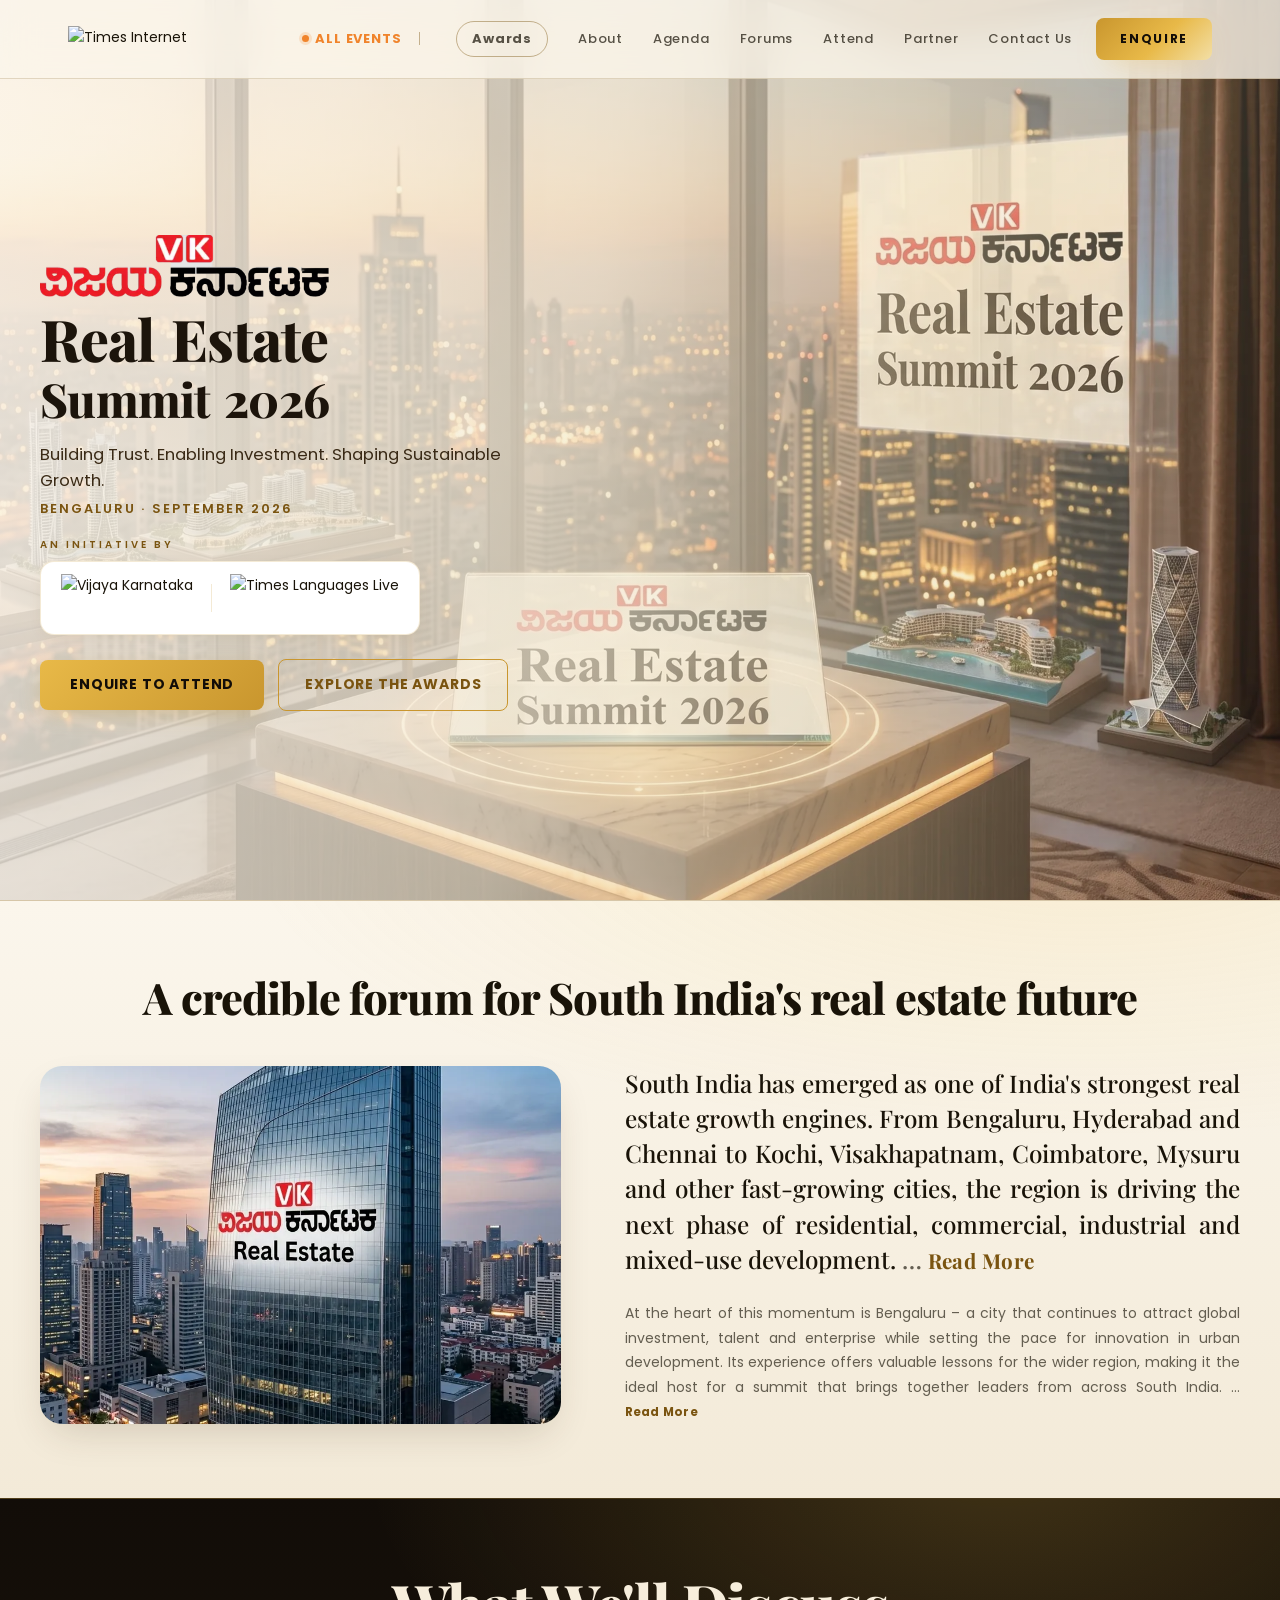
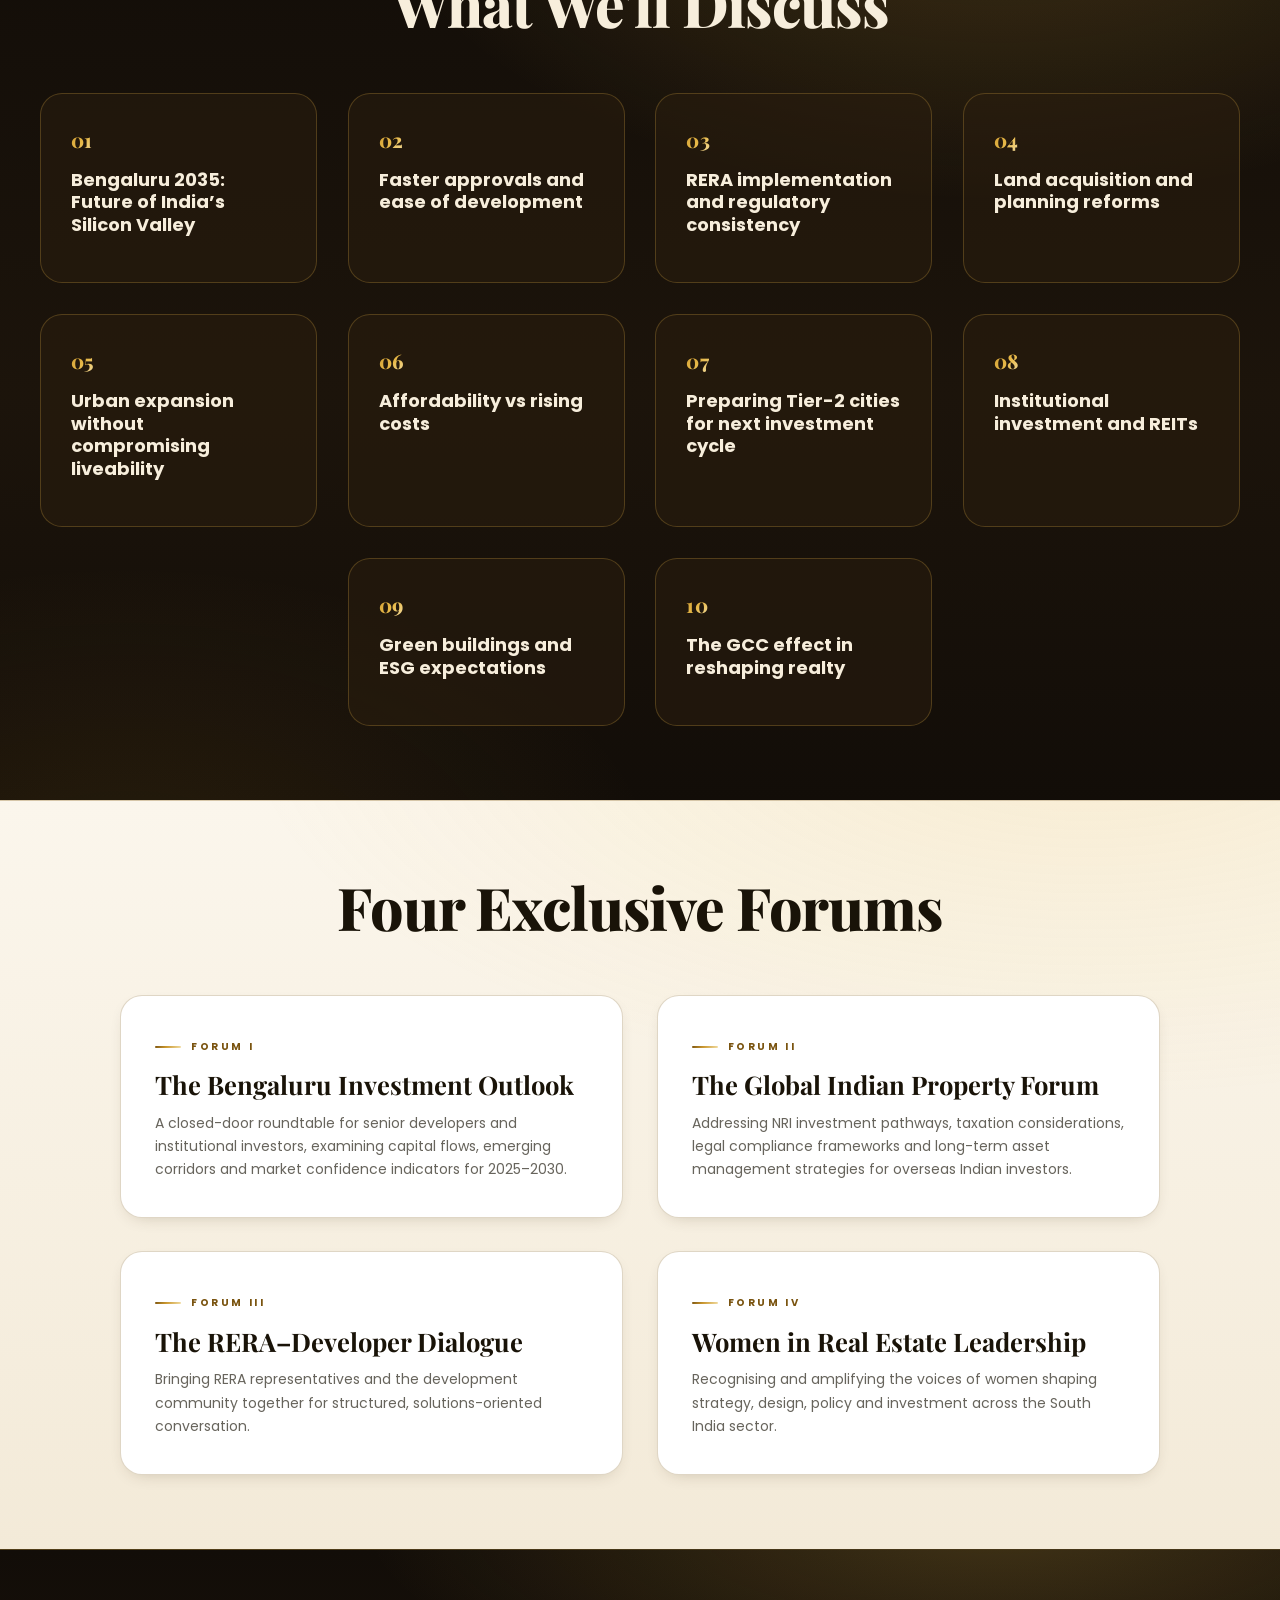
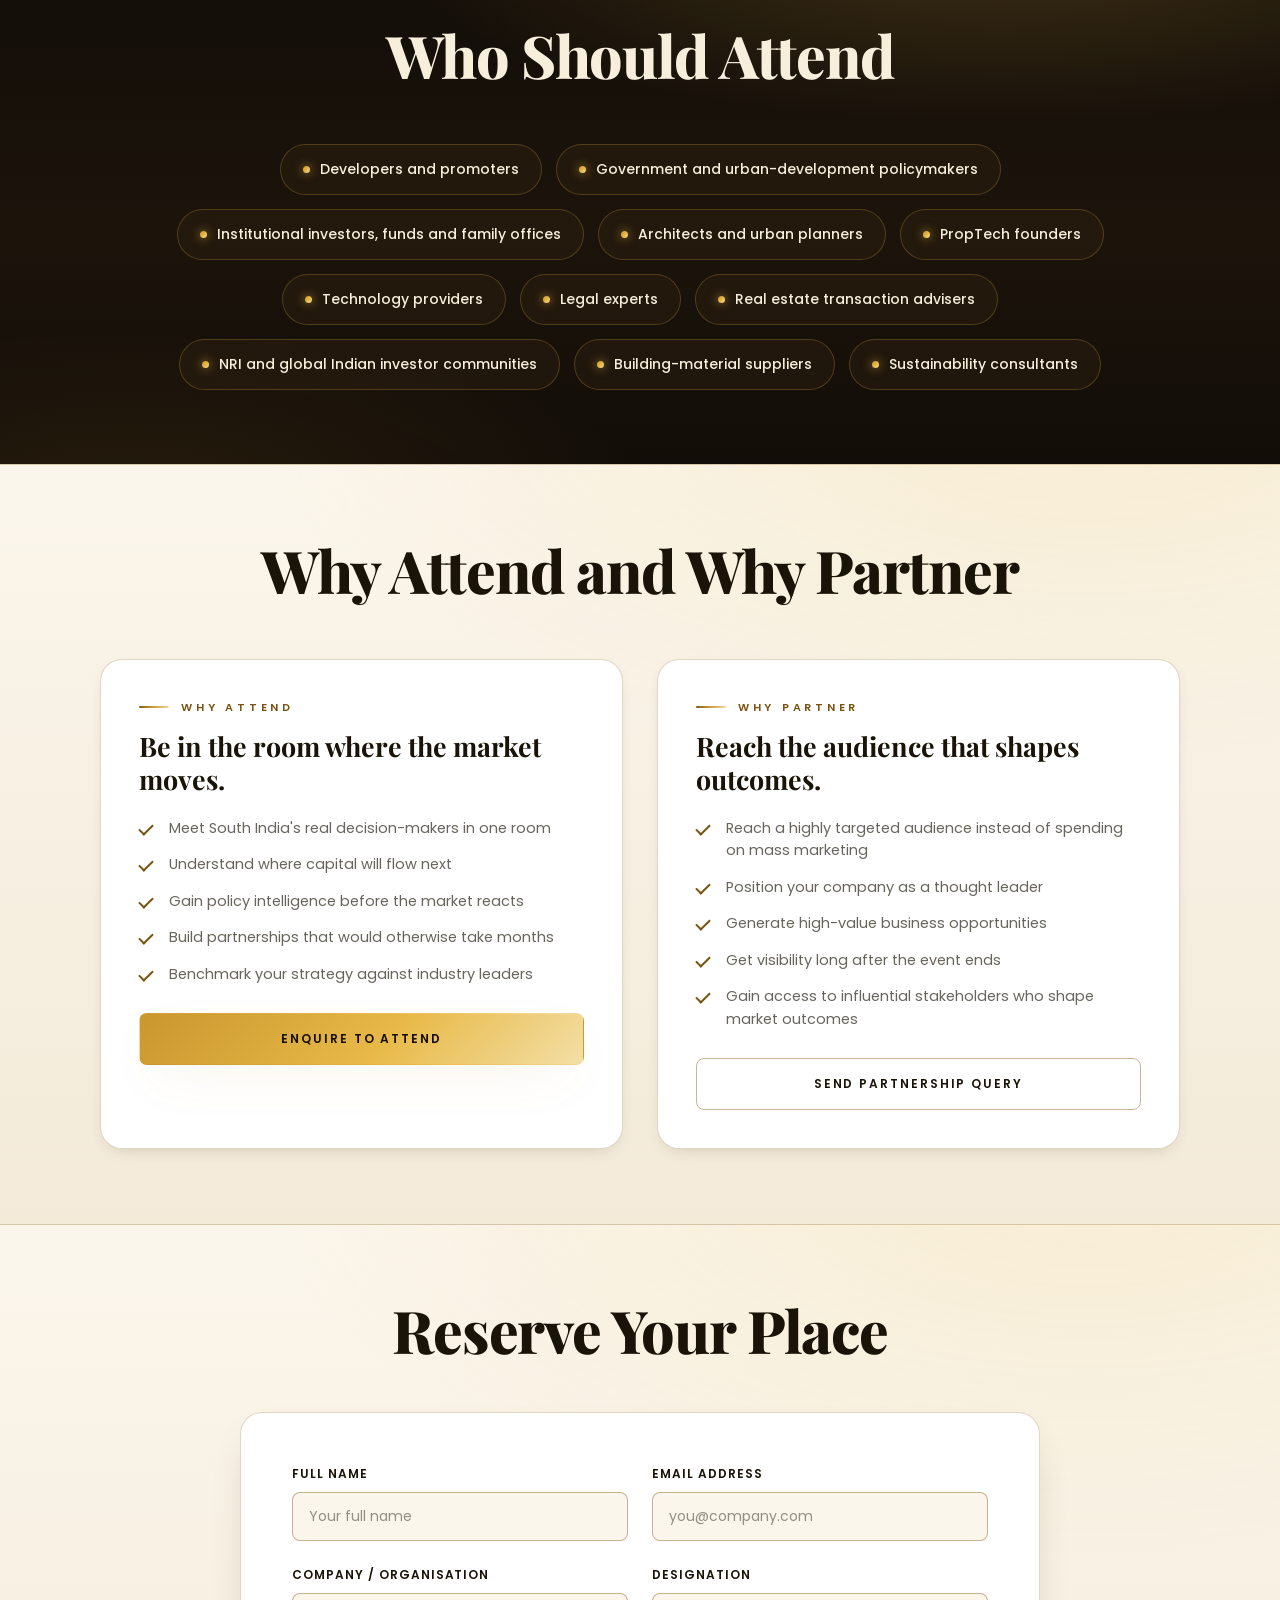
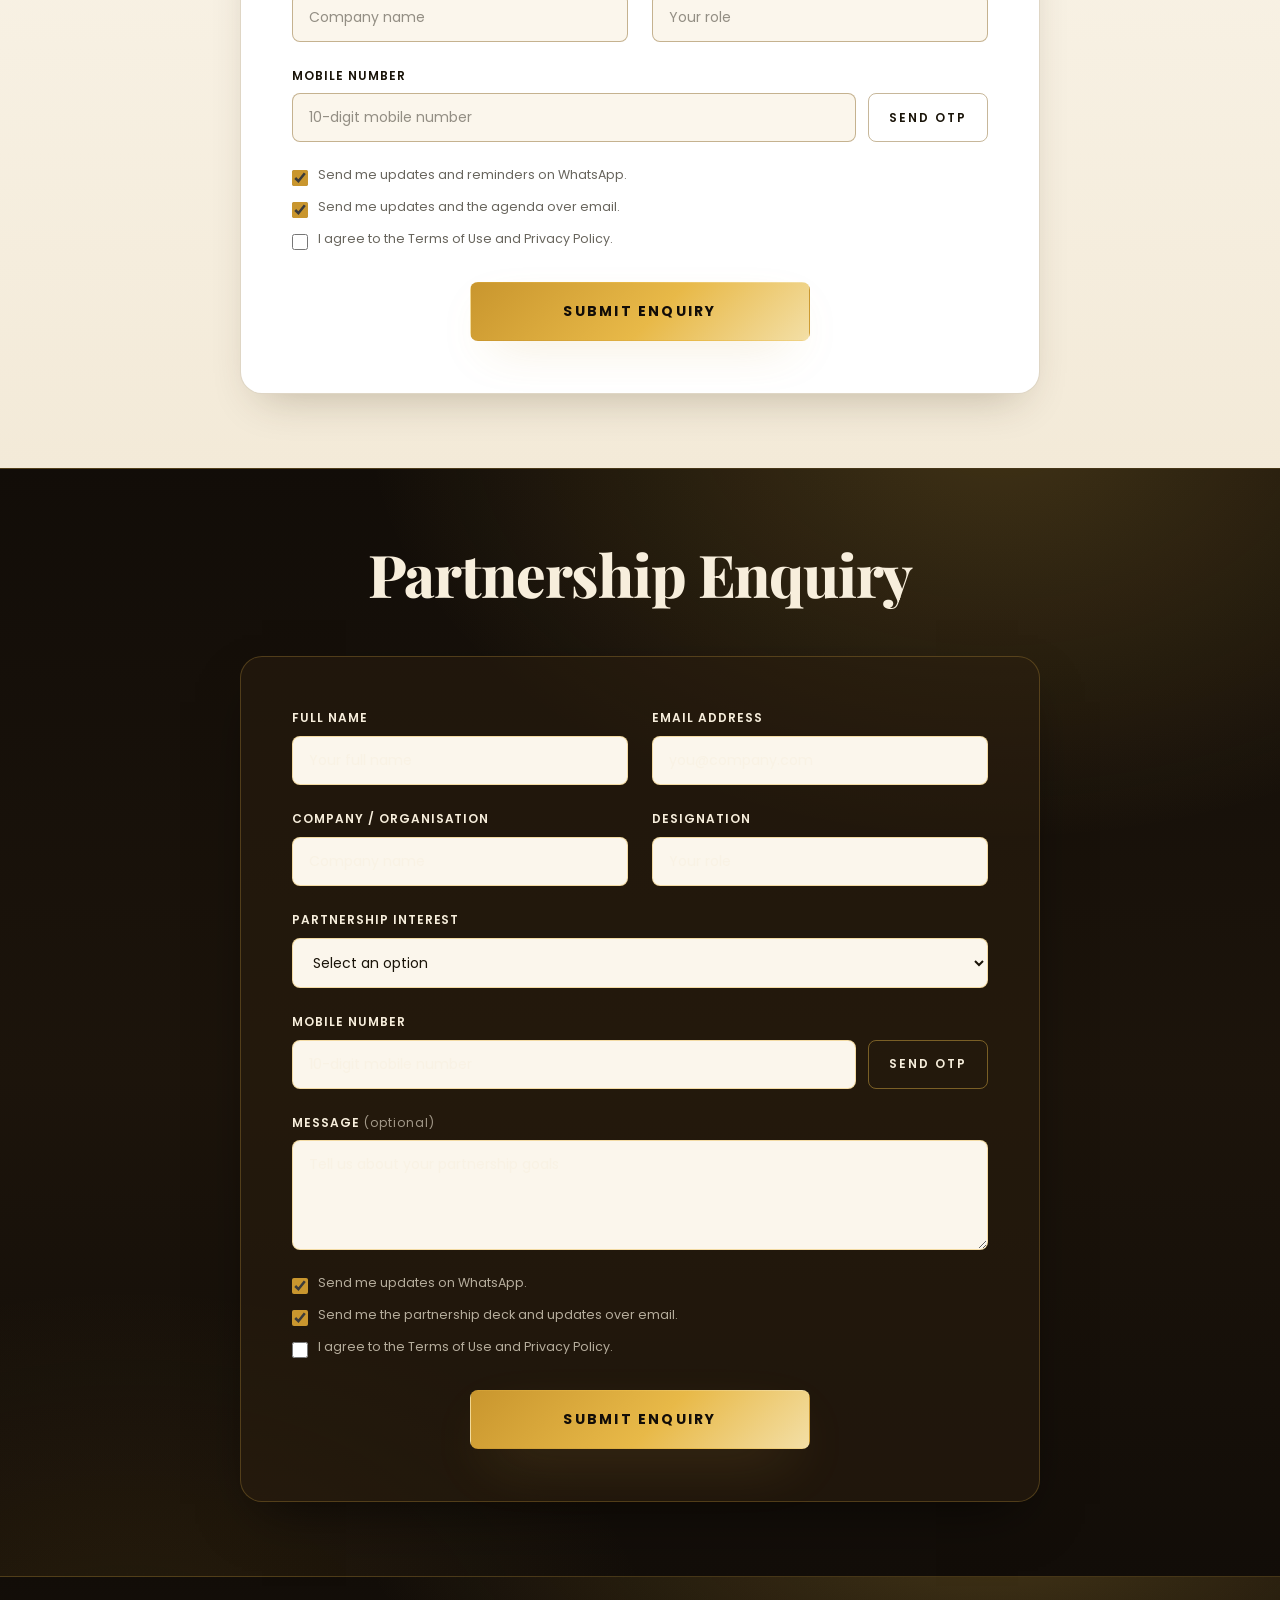
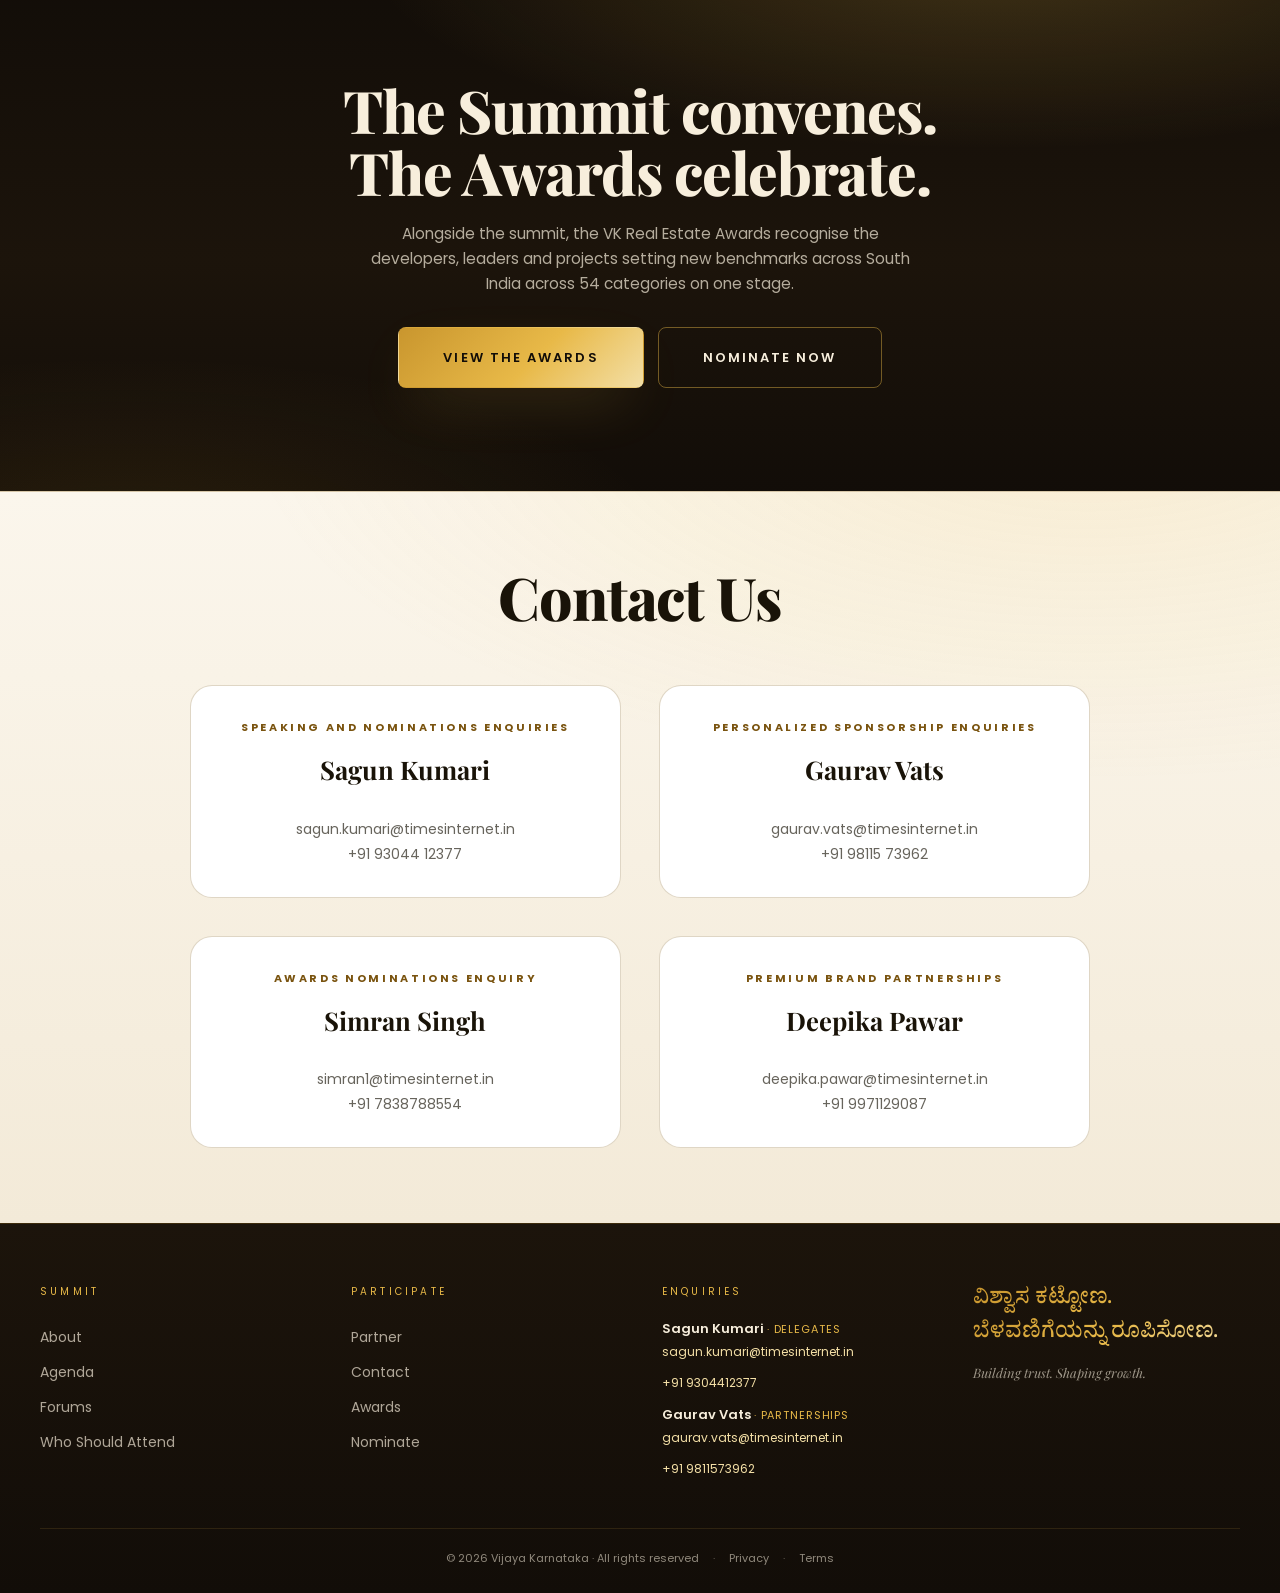
==== commit 8e8c17dc: "Optimize performance, SEO and clean up unused code/assets Content & UI (summit + awards): - Rebuild " ====
--- a/index.html
+++ b/index.html
@@ -8,10 +8,31 @@
     content="VK South Real Estate Summit 2026: Building Trust, Enabling Investment, and Shaping Sustainable Growth. A credible forum bringing policy, capital and industry together across Karnataka and South India.">
   <title>VK Real Estate Summit 2026 · Vijaya Karnataka</title>
   <link rel="canonical" href="https://timeslanguages.in/vkrealestate">
+  <meta name="robots" content="index, follow, max-image-preview:large, max-snippet:-1">
+  <meta name="keywords" content="VK Real Estate Summit 2026, Vijaya Karnataka, South India real estate, Bengaluru real estate summit, real estate conference Karnataka, property summit India, Times Internet">
+  <meta name="author" content="Vijaya Karnataka · Times Internet">
+  <meta name="theme-color" content="#1C140B">
+
+  <!-- Open Graph -->
+  <meta property="og:type" content="website">
+  <meta property="og:site_name" content="VK Real Estate Summit &amp; Awards 2026">
+  <meta property="og:locale" content="en_IN">
   <meta property="og:title" content="VK Real Estate Summit 2026 · Vijaya Karnataka">
-  <meta property="og:description"
-    content="Building Trust. Enabling Investment. Shaping Sustainable Growth. South India's real estate summit.">
+  <meta property="og:description" content="Building Trust. Enabling Investment. Shaping Sustainable Growth. South India's real estate summit in Bengaluru, September 2026.">
   <meta property="og:url" content="https://timeslanguages.in/vkrealestate">
+  <meta property="og:image" content="https://timeslanguages.in/vkrealestate/css/hero-summit.webp">
+  <meta property="og:image:secure_url" content="https://timeslanguages.in/vkrealestate/css/hero-summit.webp">
+  <meta property="og:image:type" content="image/webp">
+  <meta property="og:image:width" content="1920">
+  <meta property="og:image:height" content="1409">
+  <meta property="og:image:alt" content="VK Real Estate Summit 2026, Bengaluru">
+
+  <!-- Twitter -->
+  <meta name="twitter:card" content="summary_large_image">
+  <meta name="twitter:title" content="VK Real Estate Summit 2026 · Vijaya Karnataka">
+  <meta name="twitter:description" content="Building Trust. Enabling Investment. Shaping Sustainable Growth. South India's real estate summit in Bengaluru, September 2026.">
+  <meta name="twitter:image" content="https://timeslanguages.in/vkrealestate/css/hero-summit.webp">
+  <meta name="twitter:image:alt" content="VK Real Estate Summit 2026, Bengaluru">
   <meta name="google-site-verification" content="JYn_NFaOSK9Z4vPZe4n6l-aLTP_zoMrbmOEaUKy0l7o" />
   <!-- Google tag (gtag.js) -->
   <script async src="https://www.googletagmanager.com/gtag/js?id=G-6TLYWEPS3Y"></script>
@@ -41,12 +62,31 @@
     window.platform = "desktop";
   </script>
 
-  <!-- Fonts -->
+  <!-- Fonts (non-render-blocking) -->
   <link rel="preconnect" href="https://fonts.googleapis.com">
   <link rel="preconnect" href="https://fonts.gstatic.com" crossorigin>
-  <link
-    href="https://fonts.googleapis.com/css2?family=Noto+Serif+Kannada:wght@400;500;600&family=Playfair+Display:ital,wght@0,400;0,500;0,600;0,700;0,800;0,900;1,400;1,700&family=Poppins:wght@300;400;500;600;700&display=swap"
-    rel="stylesheet">
+  <link rel="preload" as="style" href="https://fonts.googleapis.com/css2?family=Noto+Serif+Kannada:wght@400;500;600&family=Playfair+Display:ital,wght@0,400;0,500;0,600;0,700;0,800;1,700&family=Poppins:wght@300;400;500;600;700&display=swap">
+  <link rel="stylesheet" href="https://fonts.googleapis.com/css2?family=Noto+Serif+Kannada:wght@400;500;600&family=Playfair+Display:ital,wght@0,400;0,500;0,600;0,700;0,800;1,700&family=Poppins:wght@300;400;500;600;700&display=swap" media="print" onload="this.media='all'">
+  <noscript><link rel="stylesheet" href="https://fonts.googleapis.com/css2?family=Noto+Serif+Kannada:wght@400;500;600&family=Playfair+Display:ital,wght@0,400;0,500;0,600;0,700;0,800;1,700&family=Poppins:wght@300;400;500;600;700&display=swap"></noscript>
+
+  <!-- Preload LCP assets. Heavy hero background is preloaded only on fast
+       connections; on save-data / 2G it is skipped (see .slow-net in CSS). -->
+  <link rel="preload" as="image" href="css/vklogo.webp">
+  <script>
+    (function () {
+      var c = navigator.connection || {};
+      var slow = c.saveData === true || /(^|-)2g$/.test(c.effectiveType || '');
+      if (slow) {
+        document.documentElement.classList.add('slow-net');
+      } else {
+        var l = document.createElement('link');
+        l.rel = 'preload'; l.as = 'image';
+        l.href = 'css/hero-summit.webp';
+        l.setAttribute('fetchpriority', 'high');
+        document.head.appendChild(l);
+      }
+    })();
+  </script>
 
   <link rel="stylesheet" href="css/tokens.css">
   <link rel="stylesheet" href="css/base.css">
@@ -54,6 +94,80 @@
   <link rel="stylesheet" href="css/sections.css">
   <link rel="stylesheet" href="css/responsive.css">
   <link rel="stylesheet" href="css/summit.css">
+  <!-- Structured data (JSON-LD) -->
+  <script type="application/ld+json">
+  {
+    "@context": "https://schema.org",
+    "@graph": [
+      {
+        "@type": "Organization",
+        "@id": "https://timeslanguages.in/vkrealestate/#organizer",
+        "name": "Vijaya Karnataka",
+        "url": "https://vijaykarnataka.com/",
+        "logo": {
+          "@type": "ImageObject",
+          "url": "https://vijaykarnataka.com/thumb/119164298/vijaykarnataka.jpg?width=474&resizemode=4"
+        },
+        "parentOrganization": {
+          "@type": "Organization",
+          "name": "Times Internet"
+        }
+      },
+      {
+        "@type": "WebSite",
+        "@id": "https://timeslanguages.in/vkrealestate/#website",
+        "url": "https://timeslanguages.in/vkrealestate",
+        "name": "VK Real Estate Summit & Awards 2026",
+        "publisher": {
+          "@id": "https://timeslanguages.in/vkrealestate/#organizer"
+        },
+        "inLanguage": "en-IN"
+      },
+      {
+        "@type": "Event",
+        "name": "VK Real Estate Summit 2026",
+        "description": "South India's real estate summit bringing policy, capital and industry together in Bengaluru, September 2026 — Building Trust, Enabling Investment, and Shaping Sustainable Growth.",
+        "startDate": "2026-09",
+        "eventAttendanceMode": "https://schema.org/OfflineEventAttendanceMode",
+        "eventStatus": "https://schema.org/EventScheduled",
+        "location": {
+          "@type": "Place",
+          "name": "Bengaluru",
+          "address": {
+            "@type": "PostalAddress",
+            "addressLocality": "Bengaluru",
+            "addressRegion": "Karnataka",
+            "addressCountry": "IN"
+          }
+        },
+        "image": [
+          "https://timeslanguages.in/vkrealestate/css/hero-summit.webp"
+        ],
+        "url": "https://timeslanguages.in/vkrealestate",
+        "organizer": {
+          "@id": "https://timeslanguages.in/vkrealestate/#organizer"
+        }
+      },
+      {
+        "@type": "BreadcrumbList",
+        "itemListElement": [
+          {
+            "@type": "ListItem",
+            "position": 1,
+            "name": "Home",
+            "item": "https://timeslanguages.in/vkrealestate"
+          },
+          {
+            "@type": "ListItem",
+            "position": 2,
+            "name": "Summit",
+            "item": "https://timeslanguages.in/vkrealestate"
+          }
+        ]
+      }
+    ]
+  }
+  </script>
 </head>
 
 <body>
@@ -64,7 +178,7 @@
   <header class="nav" id="nav">
     <div class="nav-row">
       <div class="nav-logo nav-logo-ti">
-        <img src="https://timesinternet.in/assets/images/logo-blue-new.png" alt="Times Internet">
+        <img src="https://timesinternet.in/assets/images/logo-blue-new.png" alt="Times Internet" loading="lazy" decoding="async">
       </div>
 
       <nav class="nav-links" aria-label="Primary">
@@ -76,6 +190,7 @@
         <a href="#forums">Forums</a>
         <a href="#attend">Attend</a>
         <a href="#partner-enquiry">Partner</a>
+        <a href="#contact">Contact Us</a>
       </nav>
 
       <a href="#attend" class="nav-cta">Enquire</a>
@@ -99,9 +214,11 @@
       <div class="summit-hero-inner">
 
         <!-- Main Title -->
-        <h1 class="summit-headline">
-          <span class="line"><span class="line-inner">VK Real Estate</span></span>
-          <span class="line"><span class="line-inner">Summit &amp; Awards 2026</span></span>
+        <h1 class="summit-headline stacked-headline">
+          <span class="line"><span class="line-inner logo-line"><img src="css/vklogo.webp" alt="VK" width="1000" height="212"
+                fetchpriority="high" decoding="async" class="vk-hero-logo-stacked"></span></span>
+          <span class="line"><span class="line-inner text-line"><span>Real</span><span>Estate</span></span></span>
+          <span class="line"><span class="line-inner text-line"><span>Summit</span><span>2026</span></span></span>
         </h1>
 
         <!-- Subtitle -->
@@ -110,7 +227,7 @@
         </p>
 
         <!-- Meta line -->
-        <p class="summit-meta">South India · Bengaluru · 2026</p>
+        <p class="summit-meta">Bengaluru · September 2026</p>
 
         <!-- Partner Logos -->
         <div class="hero-partners-row summit-partners-row">
@@ -119,11 +236,11 @@
             <div class="hero-initiative-logos">
               <div class="hero-initiative-logo">
                 <img src="https://vijaykarnataka.com/thumb/119164298/vijaykarnataka.jpg?width=474&resizemode=4"
-                  alt="Vijaya Karnataka">
+                  alt="Vijaya Karnataka" loading="lazy" decoding="async">
               </div>
               <span class="hero-initiative-sep" aria-hidden="true"></span>
               <div class="hero-initiative-logo">
-                <img src="https://static.langimg.com/photo/131008221.cms" alt="Times Languages Live">
+                <img src="https://static.langimg.com/photo/131008221.cms" alt="Times Languages Live" loading="lazy" decoding="async">
               </div>
             </div>
           </div>
@@ -144,10 +261,10 @@
        ============================================================ -->
   <section class="overview" id="about" data-section="about">
     <div class="overview-container">
+      <h2 class="section-display overview-title">A credible forum for South India's real estate future</h2>
       <div class="overview-grid">
         <div class="overview-headline">
-          <h2 class="section-display">A credible forum for<br>South India's real estate future</h2>
-          <img src="css/summit-about.webp" class="overview-image" alt="Bengaluru Premium Real Estate">
+          <img src="css/summit-about.webp" class="overview-image" alt="Bengaluru Premium Real Estate" width="900" height="900" loading="lazy" decoding="async">
         </div>
         <div class="overview-text">
           <p class="overview-lead">
@@ -171,7 +288,7 @@
             while water security, climate resilience and sustainable construction are no longer optional.
           </p>
           <p class="overview-body">
-            The VK South Real Estate Summit &amp; Awards 2026 has been conceived as a forum
+            The VK South Real Estate Summit and Awards 2026 has been conceived as a forum
             where these conversations move beyond individual markets. More than a conference, it is a
             platform to align policy with industry priorities, encourage responsible and sustainable
             development, and strengthen confidence among homebuyers, investors and all stakeholders.
@@ -195,15 +312,15 @@
       </article>
       <article class="discuss-card">
         <div class="discuss-num">02</div>
-        <h3 class="discuss-title">Faster approvals &amp; ease of development</h3>
+        <h3 class="discuss-title">Faster approvals and ease of development</h3>
       </article>
       <article class="discuss-card">
         <div class="discuss-num">03</div>
-        <h3 class="discuss-title">RERA implementation &amp; regulatory consistency</h3>
+        <h3 class="discuss-title">RERA implementation and regulatory consistency</h3>
       </article>
       <article class="discuss-card">
         <div class="discuss-num">04</div>
-        <h3 class="discuss-title">Land acquisition &amp; planning reforms</h3>
+        <h3 class="discuss-title">Land acquisition and planning reforms</h3>
       </article>
       <article class="discuss-card">
         <div class="discuss-num">05</div>
@@ -223,7 +340,7 @@
       </article>
       <article class="discuss-card">
         <div class="discuss-num">09</div>
-        <h3 class="discuss-title">Green buildings &amp; ESG expectations</h3>
+        <h3 class="discuss-title">Green buildings and ESG expectations</h3>
       </article>
       <article class="discuss-card">
         <div class="discuss-num">10</div>
@@ -276,15 +393,15 @@
     </div>
     <div class="attend-wrap">
       <div class="attend-chips">
-        <span class="attend-chip">Developers &amp; promoters</span>
-        <span class="attend-chip">Government &amp; urban-development policymakers</span>
-        <span class="attend-chip">Institutional investors, funds &amp; family offices</span>
-        <span class="attend-chip">Architects &amp; urban planners</span>
+        <span class="attend-chip">Developers and promoters</span>
+        <span class="attend-chip">Government and urban-development policymakers</span>
+        <span class="attend-chip">Institutional investors, funds and family offices</span>
+        <span class="attend-chip">Architects and urban planners</span>
         <span class="attend-chip">PropTech founders</span>
         <span class="attend-chip">Technology providers</span>
         <span class="attend-chip">Legal experts</span>
         <span class="attend-chip">Real estate transaction advisers</span>
-        <span class="attend-chip">NRI &amp; global Indian investor communities</span>
+        <span class="attend-chip">NRI and global Indian investor communities</span>
         <span class="attend-chip">Building-material suppliers</span>
         <span class="attend-chip">Sustainability consultants</span>
       </div>
@@ -296,7 +413,7 @@
        ============================================================ -->
   <section class="benefits" id="value" data-section="value">
     <div class="summit-head">
-      <h2 class="section-display">Why Attend &amp; Why Partner</h2>
+      <h2 class="section-display">Why Attend and Why Partner</h2>
     </div>
     <div class="benefits-grid">
       <div class="benefit-col">
@@ -524,16 +641,28 @@
     </div>
     <div class="summit-contact-grid">
       <div class="enquiry-card">
-        <p class="enquiry-title">Delegate &amp; Speaking Enquiries</p>
+        <p class="enquiry-title">Speaking and Nominations Enquiries</p>
         <p class="enquiry-name">Sagun Kumari</p>
         <a href="mailto:sagun.kumari@timesinternet.in" class="enquiry-contact">sagun.kumari@timesinternet.in</a>
         <a href="tel:+919304412377" class="enquiry-contact">+91 93044 12377</a>
       </div>
       <div class="enquiry-card">
-        <p class="enquiry-title">Partnership &amp; Sponsorship Enquiries</p>
+        <p class="enquiry-title">Personalized Sponsorship Enquiries</p>
         <p class="enquiry-name">Gaurav Vats</p>
         <a href="mailto:gaurav.vats@timesinternet.in" class="enquiry-contact">gaurav.vats@timesinternet.in</a>
         <a href="tel:+919811573962" class="enquiry-contact">+91 98115 73962</a>
+      </div>
+      <div class="enquiry-card">
+        <p class="enquiry-title">Awards Nominations Enquiry</p>
+        <p class="enquiry-name">Simran Singh</p>
+        <a href="mailto:simran1@timesinternet.in" class="enquiry-contact">simran1@timesinternet.in</a>
+        <a href="tel:+917838788554" class="enquiry-contact">+91 7838788554</a>
+      </div>
+      <div class="enquiry-card">
+        <p class="enquiry-title">Premium Brand Partnerships</p>
+        <p class="enquiry-name">Deepika Pawar</p>
+        <a href="mailto:deepika.pawar@timesinternet.in" class="enquiry-contact">deepika.pawar@timesinternet.in</a>
+        <a href="tel:+919971129087" class="enquiry-contact">+91 9971129087</a>
       </div>
     </div>
   </section>
@@ -585,9 +714,9 @@
     </div>
   </footer>
 
-  <script src="https://navbharattimes.indiatimes.com/campaignhub/minifyjs/login/loginSupporter.js"></script>
-  <script src="main.js"></script>
-  <script src="enquiry.js"></script>
+  <script defer src="https://navbharattimes.indiatimes.com/campaignhub/minifyjs/login/loginSupporter.js"></script>
+  <script defer src="main.js"></script>
+  <script defer src="enquiry.js"></script>
 </body>
 
 </html>
--- a/css/tokens.css
+++ b/css/tokens.css
@@ -2,7 +2,6 @@
    VKREA 2026 — "GOLDEN HOUR / MONUMENTAL"
    1 · TOKENS — material + semantic layers, dual-band theming
    ============================================================ */
-
 :root {
   /* ---- MATERIAL · Gold family (richer, more saturated) ---- */
   --gold-deep:   #7A5410;   /* bronze shadow */
@@ -119,7 +118,6 @@
   --glow-gold: 0 0 40px rgba(232, 185, 72, 0.35), 0 0 12px rgba(201, 150, 46, 0.45);
   --glow-soft: 0 18px 50px -22px rgba(201, 150, 46, 0.40);
 }
-
 /* ============================================================
    DARK BAND — reassigns the semantic layer; descendants adapt.
    Applied via [data-band="dark"] or .band-dark.
--- a/css/base.css
+++ b/css/base.css
@@ -2,7 +2,6 @@
    VKREA 2026 — "GOLDEN HOUR / MONUMENTAL"
    2 · BASE — reset, typography, utilities, effects toolkit
    ============================================================ */
-
 /* === RESET === */
 *,
 *::before,
@@ -11,7 +10,6 @@
   margin: 0;
   padding: 0;
 }
-
 html {
   -webkit-font-smoothing: antialiased;
   -moz-osx-font-smoothing: grayscale;
@@ -21,7 +19,6 @@
   scroll-behavior: smooth;
   scroll-padding-top: 88px;
 }
-
 body {
   background: var(--parch-0);
   color: var(--text);
@@ -35,11 +32,9 @@
   display: flex;
   flex-direction: column;
 }
-
 body > .footer {
   margin-top: auto;
 }
-
 body > header,
 body > section,
 body > footer,
@@ -50,23 +45,19 @@
   width: 100%;
   max-width: 100%;
 }
-
 a {
   color: inherit;
   text-decoration: none;
 }
-
 ul,
 ol {
   list-style: none;
 }
-
 img {
   display: block;
   max-width: 100%;
   height: auto;
 }
-
 button {
   background: none;
   border: 0;
@@ -74,22 +65,18 @@
   font: inherit;
   color: inherit;
 }
-
 svg {
   display: block;
 }
-
 ::selection {
   background: var(--gold);
   color: var(--night-0);
 }
-
 :focus-visible {
   outline: none;
   box-shadow: var(--focus-ring);
   border-radius: var(--radius-sm);
 }
-
 /* ============================================================
    TYPOGRAPHY UTILITIES
    ============================================================ */
@@ -105,7 +92,6 @@
   align-items: center;
   gap: 12px;
 }
-
 .section-tag::before {
   content: '';
   width: 30px;
@@ -113,7 +99,6 @@
   border-radius: 2px;
   background: var(--accent-grad);
 }
-
 .section-display {
   font-family: var(--font-display);
   font-size: var(--t-display);
@@ -122,100 +107,19 @@
   line-height: 1.05;
   color: var(--text);
 }
-
-.section-sub {
-  margin-top: 20px;
-  margin-inline: auto;
-  font-size: var(--t-lead);
-  color: var(--text-muted);
-  line-height: 1.6;
-  max-width: 62ch;
-  font-weight: 400;
-}
-
-.rule {
-  width: 64px;
-  height: 2px;
-  border-radius: 2px;
-  background: var(--accent-grad);
-  margin-top: 24px;
-  margin-bottom: 24px;
-  transform-origin: left;
-}
-
-.rule-center {
-  margin-inline: auto;
-  transform-origin: center;
-}
-
 /* ============================================================
    EFFECTS TOOLKIT
    ============================================================ */
-
 /* Metallic gold gradient text fill */
-.text-gold {
-  background: var(--accent-grad);
-  -webkit-background-clip: text;
-  background-clip: text;
-  -webkit-text-fill-color: transparent;
-  color: transparent;
-}
-
 /* On dark bands, add a soft bloom behind gold headline text */
 [data-band="dark"] .text-gold,
 .band-dark .text-gold {
   filter: drop-shadow(0 2px 18px rgba(232, 185, 72, 0.28));
 }
-
 /* Ambient gold bloom for cards/badges/CTAs */
-.glow {
-  box-shadow: var(--glow-soft);
-}
-
 /* Gold hairline divider element */
-.hairline {
-  height: 1px;
-  width: 100%;
-  border: 0;
-  background: var(--line-gold);
-  opacity: 0.6;
-}
-
 /* Radiant background layer — placed on ::before of dark bands */
-.radiance::before {
-  content: '';
-  position: absolute;
-  inset: 0;
-  pointer-events: none;
-  background:
-    radial-gradient(38% 46% at 82% 8%, rgba(232, 185, 72, 0.30), transparent 62%),
-    radial-gradient(60% 50% at 50% 118%, rgba(201, 150, 46, 0.14), transparent 60%);
-  z-index: 0;
-}
-
 /* Sweeping shimmer highlight (opt-in via .shimmer) */
-.shimmer {
-  position: relative;
-  overflow: hidden;
-}
-
-.shimmer::after {
-  content: '';
-  position: absolute;
-  top: 0;
-  left: -60%;
-  width: 45%;
-  height: 100%;
-  background: linear-gradient(100deg, transparent, rgba(255, 255, 255, 0.55), transparent);
-  transform: skewX(-18deg);
-  animation: shimmerSweep 3.6s var(--ease-smooth) infinite;
-  pointer-events: none;
-}
-
-@keyframes shimmerSweep {
-  0% { left: -60%; }
-  55%, 100% { left: 130%; }
-}
 
 /* Reveal helper used by hero line animation (kept for JS/markup compat) */
 .line {
@@ -223,25 +127,21 @@
   overflow: visible;
   padding-bottom: 0.08em;
 }
-
 .line-inner {
   display: inline-block;
 }
-
 /* ============================================================
    REDUCED MOTION
    ============================================================ */
 @media (prefers-reduced-motion: reduce) {
-  html {
+html {
     scroll-behavior: auto;
   }
-
-  .shimmer::after,
+.shimmer::after,
   .nav-all-events::before {
     animation: none;
   }
-
-  *,
+*,
   *::before,
   *::after {
     animation-duration: 0.001ms !important;
--- a/css/components.css
+++ b/css/components.css
@@ -2,7 +2,6 @@
    VKREA 2026 — "GOLDEN HOUR / MONUMENTAL"
    3 · COMPONENTS — buttons, navbar, form, modal
    ============================================================ */
-
 /* ============================================================
    BUTTONS
    ============================================================ */
@@ -28,11 +27,9 @@
               color var(--d-base) var(--ease-smooth),
               border-color var(--d-base) var(--ease-smooth);
 }
-
 .btn:active {
   transform: translateY(1px);
 }
-
 /* Primary — gold-gradient fill + glow, works on any band */
 .btn-primary {
   background: var(--gold-grad-soft);
@@ -40,39 +37,29 @@
   border: 1px solid transparent;
   box-shadow: var(--glow-soft);
 }
-
 .btn-primary:hover {
   box-shadow: var(--glow-gold);
   transform: translateY(-2px);
 }
-
 /* Ghost — outline that adapts to band via semantic vars */
 .btn-ghost {
   background: transparent;
   color: var(--text);
   border: 1px solid var(--line-strong);
 }
-
 .btn-ghost:hover {
   border-color: var(--accent);
   color: var(--accent);
   box-shadow: var(--glow-soft);
 }
-
 .btn-block {
   width: 100%;
 }
-
 .btn-large {
   padding: 19px 44px;
   font-size: 13px;
 }
-
 /* Optional sharp variant if a squared look is wanted anywhere */
-.btn-sharp {
-  border-radius: 0;
-}
-
 /* ============================================================
    NAVBAR — dark glass, gold hairline, gradient CTA
    ============================================================ */
@@ -92,13 +79,11 @@
               background var(--d-base) var(--ease-smooth),
               box-shadow var(--d-base) var(--ease-smooth);
 }
-
 .nav.scrolled {
   padding: 11px var(--gutter);
   background: rgba(251, 246, 236, 0.94);
   box-shadow: 0 12px 40px -22px rgba(60, 42, 14, 0.35);
 }
-
 .nav-row {
   display: flex;
   align-items: center;
@@ -107,58 +92,21 @@
   margin: 0 auto;
   padding: 0 32px;
 }
-
 .nav-logo img {
   display: block;
   height: 28px;
   width: auto;
   object-fit: contain;
 }
-
 .nav-logo-ti img { height: 26px; }
 .nav-logo-vk img { height: 28px; }
 .nav-logo-tll img { height: 22px; }
-
-.nav-sep {
-  width: 1px;
-  height: 28px;
-  background: rgba(122, 84, 16, 0.30);
-}
-
-.nav-initiative {
-  display: flex;
-  flex-direction: column;
-  gap: 4px;
-}
-
-.nav-initiative-tag {
-  font-family: var(--font-body);
-  font-size: 8px;
-  letter-spacing: 0.32em;
-  text-transform: uppercase;
-  color: var(--gold-deep);
-  font-weight: 600;
-}
-
-.nav-initiative-row {
-  display: flex;
-  align-items: center;
-  gap: 16px;
-}
-
-.nav-mini-sep {
-  width: 1px;
-  height: 18px;
-  background: rgba(122, 84, 16, 0.30);
-}
-
 .nav-links {
   margin-left: auto;
   display: flex;
   gap: 34px;
   align-items: center;
 }
-
 .nav-links a {
   position: relative;
   font-size: 13px;
@@ -167,11 +115,9 @@
   color: rgba(25, 19, 8, 0.72);
   transition: color var(--d-fast) var(--ease-smooth);
 }
-
 .nav-links a:hover {
   color: var(--ink);
 }
-
 .nav-links a::after {
   content: '';
   position: absolute;
@@ -185,11 +131,9 @@
   transform-origin: left;
   transition: transform var(--d-base) var(--ease-stage);
 }
-
 .nav-links a:hover::after {
   transform: scaleX(1);
 }
-
 .nav-all-events {
   display: inline-flex;
   align-items: center;
@@ -205,7 +149,6 @@
   padding-right: 18px;
   border-right: 1px solid var(--line-strong);
 }
-
 .nav-all-events::before {
   content: '';
   width: 7px;
@@ -216,19 +159,15 @@
   box-shadow: 0 0 0 3px rgba(240, 132, 44, 0.18);
   animation: navAllEventsBlink 1s steps(2, end) infinite;
 }
-
 .nav-all-events:hover {
   color: var(--ember) !important;
 }
-
 .nav-all-events::after {
   display: none;
 }
-
 @keyframes navAllEventsBlink {
   50% { opacity: 0.35; }
 }
-
 /* Cross-page link (Summit <-> Awards) — a distinct pill */
 .nav-summit-link {
   color: var(--gold-deep);
@@ -237,17 +176,14 @@
   border-radius: var(--radius-pill);
   padding: 6px 15px;
 }
-
 .nav-summit-link::after {
   display: none;
 }
-
 .nav-summit-link:hover {
   color: var(--night-0);
   background: var(--gold-grad-soft);
   border-color: transparent;
 }
-
 .nav-cta {
   display: inline-flex;
   align-items: center;
@@ -263,19 +199,16 @@
   box-shadow: 0 10px 30px -14px rgba(232, 185, 72, 0.6);
   transition: transform var(--d-fast) var(--ease-quart), box-shadow var(--d-base) var(--ease-smooth);
 }
-
 .nav-cta:hover {
   transform: translateY(-2px);
   box-shadow: var(--glow-gold);
 }
-
 .nav-burger {
   display: none;
   flex-direction: column;
   gap: 5px;
   padding: 6px;
 }
-
 .nav-burger span {
   display: block;
   width: 22px;
@@ -284,15 +217,12 @@
   background: var(--gold-deep);
   transition: transform var(--d-fast) var(--ease-smooth), opacity var(--d-fast) var(--ease-smooth);
 }
-
 .nav-burger.open span:first-child {
   transform: translateY(3.5px) rotate(45deg);
 }
-
 .nav-burger.open span:last-child {
   transform: translateY(-3.5px) rotate(-45deg);
 }
-
 /* ============================================================
    NOMINATION FORM
    ============================================================ */
@@ -304,24 +234,20 @@
   width: 100%;
   box-shadow: var(--elev-2);
 }
-
 .form-grid {
   display: grid;
   grid-template-columns: 1fr 1fr;
   gap: 24px;
   margin-bottom: 24px;
 }
-
 .form-group {
   display: flex;
   flex-direction: column;
   gap: 8px;
 }
-
 .form-group.full-width {
   grid-column: span 2;
 }
-
 .form-group label {
   font-family: var(--font-body);
   font-size: 12px;
@@ -330,7 +256,6 @@
   text-transform: uppercase;
   color: var(--text);
 }
-
 .form-group input,
 .form-group select {
   font-family: var(--font-body);
@@ -344,9 +269,7 @@
   border-radius: var(--radius-sm);
   transition: border-color var(--d-fast) var(--ease-smooth), box-shadow var(--d-fast) var(--ease-smooth);
 }
-
 .form-group select { cursor: pointer; }
-
 .form-group textarea {
   font-family: var(--font-body);
   font-size: 14px;
@@ -361,38 +284,30 @@
   border-radius: var(--radius-sm);
   transition: border-color var(--d-fast) var(--ease-smooth), box-shadow var(--d-fast) var(--ease-smooth);
 }
-
 .form-group textarea::placeholder { color: var(--text-faint); }
-
 .form-group textarea:focus {
   border-color: var(--gold);
   box-shadow: var(--focus-ring);
 }
-
 .form-group input::placeholder {
   color: var(--text-faint);
 }
-
 .form-group input:focus,
 .form-group select:focus {
   border-color: var(--gold);
   box-shadow: var(--focus-ring);
 }
-
 .form-group select option {
   background: var(--parch-0);
   color: var(--ink);
 }
-
 .phone-input-row {
   display: flex;
   gap: 12px;
 }
-
 .phone-input-row input {
   flex: 1;
 }
-
 .phone-input-row .btn {
   flex-shrink: 0;
   padding: 0 20px;
@@ -400,37 +315,30 @@
   height: auto;
   white-space: nowrap;
 }
-
 .otp-row[hidden],
 .otp-verified[hidden],
 .otp-hint[hidden] {
   display: none !important;
 }
-
 .otp-row {
   margin-top: 12px;
   display: flex;
   gap: 12px;
 }
-
 .otp-row input { flex: 1; }
-
 .otp-row .btn {
   flex-shrink: 0;
   padding: 0 20px;
 }
-
 .otp-hint {
   display: block;
   font-size: 11px;
   margin-top: 8px;
   color: var(--text-faint);
 }
-
 .otp-hint.success { color: var(--success); }
 .otp-hint.error { color: var(--error); }
 .otp-hint.info { color: var(--text-muted); }
-
 .otp-verified {
   display: inline-flex;
   align-items: center;
@@ -444,7 +352,6 @@
   font-weight: 600;
   border-radius: var(--radius-sm);
 }
-
 .error-msg {
   font-size: 11px;
   color: var(--error);
@@ -452,30 +359,25 @@
   margin-top: 2px;
   display: none;
 }
-
 .form-group.has-error input,
 .form-group.has-error select {
   border-color: var(--error);
 }
-
 .form-group.has-error .error-msg {
   display: block;
 }
-
 .form-checkboxes {
   display: flex;
   flex-direction: column;
   gap: 12px;
   margin-bottom: 32px;
 }
-
 .checkbox-group {
   display: flex;
   align-items: flex-start;
   gap: 10px;
   position: relative;
 }
-
 .checkbox-group input[type="checkbox"] {
   width: 16px;
   height: 16px;
@@ -484,30 +386,25 @@
   margin-top: 4px;
   flex-shrink: 0;
 }
-
 .checkbox-group label {
   font-size: 12.5px;
   color: var(--text-muted);
   line-height: 1.5;
   cursor: pointer;
 }
-
 .checkbox-group.has-error label {
   color: var(--error);
 }
-
 .checkbox-group.has-error .error-msg {
   display: block;
   position: absolute;
   bottom: -18px;
   left: 26px;
 }
-
 .form-submit-row {
   display: flex;
   justify-content: center;
 }
-
 .form-submit-row .btn {
   width: 100%;
   max-width: 340px;
@@ -515,7 +412,6 @@
   font-size: 14px;
   font-weight: 700;
 }
-
 /* Enquiry / partnership forms — inline success state */
 .ef-success {
   text-align: center;
@@ -525,9 +421,7 @@
   align-items: center;
   gap: 12px;
 }
-
 .ef-success[hidden] { display: none; }
-
 .ef-success-icon {
   width: 60px;
   height: 60px;
@@ -540,7 +434,6 @@
   box-shadow: var(--glow-gold);
   margin-bottom: 4px;
 }
-
 .ef-success h3 {
   font-family: var(--font-display);
   font-size: clamp(22px, 2.4vw, 30px);
@@ -548,14 +441,12 @@
   color: var(--text);
   line-height: 1.2;
 }
-
 .ef-success p {
   font-size: 14px;
   color: var(--text-muted);
   line-height: 1.6;
   max-width: 46ch;
 }
-
 /* ============================================================
    SUCCESS MODAL — dark glass, gold glow
    ============================================================ */
@@ -571,7 +462,6 @@
   z-index: 1000;
   padding: var(--gutter);
 }
-
 .success-card {
   background: linear-gradient(180deg, var(--night-1), var(--night-0));
   border: 1px solid var(--line-strong);
@@ -586,7 +476,6 @@
   flex-direction: column;
   align-items: center;
 }
-
 .success-card h3 {
   font-family: var(--font-display);
   font-size: clamp(24px, 2.5vw, 34px);
@@ -595,14 +484,12 @@
   margin-bottom: 16px;
   line-height: 1.2;
 }
-
 .success-message {
   font-size: 13.5px;
   color: rgba(247, 238, 220, 0.75);
   line-height: 1.6;
   margin-bottom: 32px;
 }
-
 .success-card .btn {
   width: 100%;
   max-width: 220px;
--- a/css/sections.css
+++ b/css/sections.css
@@ -3,7 +3,6 @@
    4 · SECTIONS — per-section layout + band treatments
    Band assignment lives on each <section data-band="dark|light">.
    ============================================================ */
-
 /* Shared section shell — background adapts to band via --bg-grad */
 .overview,
 .categories,
@@ -19,7 +18,6 @@
   color: var(--text);
   border-top: 1px solid var(--line);
 }
-
 /* ============================================================
    1 · HERO — Warm Champagne Luxe Theme
    ============================================================ */
@@ -38,6 +36,11 @@
   background-repeat: no-repeat;
   background-attachment: scroll;
   color: var(--ink);
+}
+/* Save-data / 2G: skip the heavy hero background image; the warm gradient
+   overlay still provides a finished-looking backdrop. */
+.slow-net .hero.poster-theme {
+  background-image: none;
 }
 
 /* Warm overlay on top of bg image for readability */
@@ -54,81 +57,11 @@
     radial-gradient(ellipse 80% 60% at 15% 50%, rgba(251, 246, 236, 0.4) 0%, transparent 65%);
   pointer-events: none;
 }
-
 /* ---- Floating gold particles ---- */
-.hero-particles {
-  position: absolute;
-  inset: 0;
-  z-index: 1;
-  pointer-events: none;
-  overflow: hidden;
-}
-.particle {
-  position: absolute;
-  border-radius: 50%;
-  background: radial-gradient(circle, rgba(201, 150, 46, 0.6) 0%, rgba(201, 150, 46, 0.15) 60%, transparent 100%);
-  animation: particleFloat linear infinite;
-}
-.p1 { width: 3px; height: 3px; top: 18%; left: 12%; animation-duration: 14s; animation-delay: 0s; }
-.p2 { width: 2px; height: 2px; top: 45%; left: 78%; animation-duration: 18s; animation-delay: -3s; }
-.p3 { width: 4px; height: 4px; top: 72%; left: 35%; animation-duration: 12s; animation-delay: -6s; }
-.p4 { width: 2px; height: 2px; top: 30%; left: 55%; animation-duration: 20s; animation-delay: -2s; }
-.p5 { width: 3px; height: 3px; top: 60%; left: 88%; animation-duration: 16s; animation-delay: -8s; }
-.p6 { width: 2px; height: 2px; top: 85%; left: 22%; animation-duration: 22s; animation-delay: -5s; }
-.p7 { width: 3px; height: 3px; top: 10%; left: 65%; animation-duration: 15s; animation-delay: -10s; }
-.p8 { width: 2px; height: 2px; top: 50%; left: 42%; animation-duration: 19s; animation-delay: -7s; }
-
-@keyframes particleFloat {
-  0%   { transform: translateY(0) translateX(0) scale(1); opacity: 0; }
-  10%  { opacity: 0.6; }
-  50%  { transform: translateY(-80px) translateX(20px) scale(1.2); opacity: 0.35; }
-  90%  { opacity: 0.1; }
-  100% { transform: translateY(-160px) translateX(-10px) scale(0.6); opacity: 0; }
-}
 
 /* ---- SVG Bengaluru Skyline (warm gold on light bg) ---- */
-.hero-skyline {
-  position: absolute;
-  bottom: 0;
-  left: 0;
-  right: 0;
-  z-index: 2;
-  height: clamp(160px, 30vh, 340px);
-  pointer-events: none;
-  opacity: 0.7;
-}
-.skyline-svg {
-  width: 100%;
-  height: 100%;
-}
-.win-flicker {
-  animation: windowFlicker 4s ease-in-out infinite alternate;
-}
-.win-flicker:nth-child(odd) { animation-delay: -1.5s; }
-.win-flicker:nth-child(3n)  { animation-delay: -3s; animation-duration: 5s; }
-
-@keyframes windowFlicker {
-  0%, 40%  { opacity: 0.2; }
-  50%      { opacity: 0.8; }
-  60%, 100%{ opacity: 0.4; }
-}
 
 /* ---- Decorative gold accent lines ---- */
-.hero-accent-lines {
-  position: absolute;
-  inset: 0;
-  z-index: 1;
-  pointer-events: none;
-  overflow: hidden;
-}
-.accent-line {
-  position: absolute;
-  background: linear-gradient(90deg, transparent, rgba(201, 150, 46, 0.18), transparent);
-}
-.al-1 { width: 60%; height: 1px; top: 22%; left: -5%; transform: rotate(-2deg); }
-.al-2 { width: 45%; height: 1px; top: 55%; right: -5%; transform: rotate(1.5deg); }
-.al-3 { width: 35%; height: 1px; bottom: 28%; left: 10%; transform: rotate(-1deg); }
-
 /* ---- Content layout ---- */
 .hero-container {
   position: relative;
@@ -137,30 +70,26 @@
   margin: 0 auto;
   width: 100%;
 }
-
 .hero-grid {
   display: grid;
   grid-template-columns: 1fr;
   max-width: 680px;
 }
-
 .hero-left-col {
   display: flex;
   flex-direction: column;
   align-items: flex-start;
 }
-
 /* ---- Poster headline — rich espresso serif ---- */
 .poster-headline {
   font-family: var(--font-display);
-  font-size: clamp(42px, 5vw, 72px);
+  font-size: clamp(38px, 4.5vw, 64px);
   font-weight: 800;
   line-height: 1.06;
   letter-spacing: -0.015em;
   margin-bottom: 14px;
   color: var(--night-1);
 }
-
 /* ---- Subhead ---- */
 .poster-subhead-1 {
   font-family: var(--font-body);
@@ -171,7 +100,6 @@
   margin-bottom: 4px;
   max-width: 500px;
 }
-
 /* ---- Tagline Pill ---- */
 .poster-tagline-pill {
   display: inline-flex;
@@ -196,14 +124,12 @@
   background: var(--parch-0);
   box-shadow: 0 0 6px 1px rgba(251, 246, 236, 0.6);
 }
-
 /* ---- CTA Buttons ---- */
 .poster-ctas {
   display: flex;
   gap: 12px;
   margin-bottom: 0;
 }
-
 .btn-poster-primary {
   background: linear-gradient(135deg, var(--gold-bright) 0%, var(--gold) 100%);
   color: var(--night-0);
@@ -224,7 +150,6 @@
   box-shadow: 0 10px 28px -4px rgba(201, 150, 46, 0.45);
   color: var(--night-0);
 }
-
 .btn-poster-ghost {
   background: transparent;
   color: var(--gold-deep);
@@ -245,47 +170,15 @@
   color: var(--gold-deep);
   transform: translateY(-2px);
 }
-
 /* ---- Right column: Emblem ---- */
-.hero-right-col {
-  display: flex;
-  justify-content: center;
-  align-items: center;
-  position: relative;
-}
-
-.hero-emblem {
-  width: clamp(240px, 26vw, 380px);
-  height: clamp(240px, 26vw, 380px);
-  position: relative;
-  animation: emblemPulse 8s ease-in-out infinite alternate;
-}
-.emblem-svg {
-  width: 100%;
-  height: 100%;
-  filter: drop-shadow(0 0 30px rgba(201, 150, 46, 0.12));
-}
-.emblem-rotate {
-  animation: emblemSpin 60s linear infinite;
-  transform-origin: 150px 150px;
-}
-@keyframes emblemSpin {
-  from { transform: rotate(0deg); }
-  to   { transform: rotate(360deg); }
-}
-@keyframes emblemPulse {
-  0%   { transform: scale(1); opacity: 0.8; }
-  100% { transform: scale(1.03); opacity: 1; }
-}
 
 .hero-partners-row {
   display: flex;
-  align-items: flex-end;
+  align-items: stretch;
   gap: 20px;
   flex-wrap: wrap;
   margin: 18px 0 6px;
 }
-
 .hero-initiative,
 .hero-process-advisor {
   display: flex;
@@ -293,7 +186,6 @@
   gap: 8px;
   margin-bottom: 0;
 }
-
 .hero-initiative-label,
 .hero-process-advisor-label {
   font-family: var(--font-body);
@@ -303,7 +195,6 @@
   text-transform: uppercase;
   color: var(--gold-deep);
 }
-
 .hero-initiative-logos {
   display: inline-flex;
   align-items: center;
@@ -314,20 +205,18 @@
   border: 1px solid rgba(201, 150, 46, 0.2);
   border-radius: var(--radius);
   box-shadow: 0 4px 16px -4px rgba(122, 84, 16, 0.1);
-}
-
+  flex-grow: 1;
+}
 .hero-initiative-logo img {
-  height: 36px;
+  height: 48px;
   width: auto;
   object-fit: contain;
 }
-
 .hero-initiative-sep {
   width: 1px;
   height: 28px;
   background: rgba(201, 150, 46, 0.2);
 }
-
 .hero-process-advisor-card {
   display: inline-flex;
   align-items: center;
@@ -336,97 +225,49 @@
   border: 1px solid rgba(201, 150, 46, 0.2);
   border-radius: var(--radius);
   box-shadow: 0 4px 16px -4px rgba(122, 84, 16, 0.1);
-}
-
+  flex-grow: 1;
+}
 .hero-process-advisor-logo img {
-  height: 36px;
+  height: 48px;
   width: auto;
   object-fit: contain;
 }
-
-.hero-kannada {
-  font-family: var(--font-kannada);
-  font-size: clamp(36px, 5.4vw, 76px);
-  font-weight: 500;
-  color: var(--ember);
-  line-height: 1.1;
-  letter-spacing: -0.01em;
-  margin-bottom: 10px;
-}
-
-.hero-kannada-en {
-  font-family: var(--font-display);
-  font-style: italic;
-  font-size: clamp(14px, 1.3vw, 19px);
-  color: var(--text-muted);
-  margin-bottom: 26px;
-  max-width: 640px;
-}
-
-.hero-title {
-  font-family: var(--font-display);
-  font-size: var(--t-hero);
-  font-weight: 900;
-  letter-spacing: -0.03em;
-  line-height: 1.08;
-  padding-bottom: 0.08em;
-  margin-bottom: 14px;
-  background: var(--gold-grad-soft);
-  -webkit-background-clip: text;
-  background-clip: text;
-  -webkit-text-fill-color: transparent;
-  color: transparent;
-  filter: drop-shadow(0 6px 34px rgba(232, 185, 72, 0.28));
-}
-
-.hero-tagline {
-  display: inline-flex;
-  align-items: center;
-  gap: 10px;
-  font-family: var(--font-body);
-  font-size: clamp(12px, 1.1vw, 14px);
-  font-weight: 700;
-  letter-spacing: 0.22em;
-  text-transform: uppercase;
-  color: var(--gold-champ);
-  padding: 10px 20px;
-  border: 1px solid var(--line-strong);
-  border-radius: var(--radius-pill);
-  background: rgba(232, 185, 72, 0.06);
-  margin-bottom: 30px;
-}
-
+/* ---- Stacked headline: logo line + 2 text lines ---- */
+.stacked-headline .line-inner {
+  display: block;
+}
+.stacked-headline .logo-line img {
+  display: block;
+  width: 5.02em;
+  height: auto;
+  margin-bottom: 0.12em;
+}
+.stacked-headline .text-line {
+  display: flex;
+  align-items: baseline;
+  gap: 0.28em;
+}
+/* Line 3 is font-scaled so its rendered width matches line 2 ("Real Estate") */
+.summit-headline .line:nth-child(3) .text-line {
+  font-size: 0.816em;
+  letter-spacing: -0.015em;
+}
+.poster-headline .line:nth-child(3) .text-line {
+  font-size: 0.842em;
+  letter-spacing: -0.015em;
+}
 .hero-tagline .line,
 .hero-tagline .line-inner {
   display: inline;
   overflow: visible;
   padding: 0;
 }
-
-.hero-tagline::before {
-  content: '';
-  width: 8px;
-  height: 8px;
-  border-radius: 50%;
-  background: var(--gold-bright);
-  box-shadow: 0 0 12px 2px rgba(232, 185, 72, 0.7);
-}
-
-.hero-body {
-  font-size: var(--t-lead);
-  color: var(--text-muted);
-  line-height: 1.6;
-  max-width: 560px;
-  margin-bottom: 30px;
-}
-
 .hero-ctas {
   display: flex;
   gap: 14px;
   flex-wrap: wrap;
   align-items: center;
 }
-
 .hero-process-advisor-card {
   display: inline-flex;
   align-items: center;
@@ -439,19 +280,16 @@
   height: 74px;
   transition: transform var(--d-fast) var(--ease-smooth), box-shadow var(--d-fast) var(--ease-smooth);
 }
-
 .hero-process-advisor-card:hover {
   transform: translateY(-2px);
   box-shadow: var(--elev-2);
 }
-
 .hero-process-advisor-logo img {
   height: 44px;
   width: auto;
   object-fit: contain;
   display: block;
 }
-
 /* ============================================================
    2 · OVERVIEW  (light)
    ============================================================ */
@@ -460,70 +298,100 @@
   display: flex;
   align-items: center;
 }
-
 .overview-container {
   width: 100%;
   max-width: 1320px;
   margin: 0 auto;
 }
-
 .overview-grid {
   display: grid;
   grid-template-columns: 1.1fr 1.3fr;
   gap: clamp(32px, 5vw, 96px);
   align-items: flex-start;
 }
-
 .overview-grid:has(.overview-image) {
   align-items: stretch;
 }
-
 .overview-headline {
   position: sticky;
   top: 108px;
 }
-
+/* Image column: relative anchor so the image can fill via absolute positioning.
+   This keeps the image from forcing the row taller — the text column drives the
+   height, and the image stretches to match it (incl. after Read More expands). */
 .overview-headline:has(.overview-image) {
-  position: static;
-  display: flex;
-  flex-direction: column;
-}
-
+  position: relative;
+  top: auto;
+  min-height: 200px;
+}
 .overview-headline .section-tag {
   margin-bottom: 16px;
 }
-
+/* Centered, single-line section heading above the grid */
+.overview-title {
+  text-align: center;
+  margin: 0 0 clamp(28px, 3.5vw, 52px);
+  font-size: clamp(30px, 3.4vw, 48px);
+  white-space: normal; /* wraps on small screens; forced to 1 line at >=1024px */
+}
 .overview-image {
-  margin-top: 40px;
+  position: absolute;
+  inset: 0;
   width: 100%;
-  flex: 1;
-  min-height: 200px; /* Ensure it doesn't collapse too small */
+  height: 100%;
   border-radius: var(--radius-lg);
   box-shadow: 0 16px 40px -12px rgba(60, 42, 14, 0.2);
   display: block;
   object-fit: cover;
 }
-
+/* Stacked (single-column) layout: image no longer sits beside the text, so
+   give its wrapper a shape instead of matching a neighbouring column. */
+@media (max-width: 767px) {
+.overview-headline:has(.overview-image) {
+    aspect-ratio: 16 / 10;
+    min-height: 0;
+  }
+}
 .overview-text {
   display: flex;
   flex-direction: column;
   gap: 24px;
 }
-
 .overview-lead {
   font-family: var(--font-display);
   font-size: clamp(19px, 1.9vw, 26px);
   line-height: 1.45;
   color: var(--text);
   font-weight: 500;
-}
-
+  text-align: justify;
+}
 .overview-body {
   font-size: var(--t-body);
   color: var(--text-muted);
   line-height: 1.75;
-}
-
+  text-align: justify;
+}
+.overview-ellipsis {
+  color: var(--text-muted);
+}
+.overview-readmore-btn {
+  display: inline;
+  padding: 0;
+  border: 0;
+  background: none;
+  font: inherit;
+  font-weight: 700;
+  font-size: 0.85em;
+  letter-spacing: 0.02em;
+  color: var(--gold-deep);
+  cursor: pointer;
+  white-space: nowrap;
+}
+.overview-readmore-btn:hover,
+.overview-readmore-btn:focus-visible {
+  text-decoration: underline;
+  text-underline-offset: 3px;
+}
 /* ============================================================
    3 · CATEGORIES  (dark) — showpiece atrium
    ============================================================ */
@@ -535,7 +403,6 @@
   flex-direction: column;
   justify-content: center;
 }
-
 .cat-header {
   text-align: center;
   padding: 0 var(--gutter);
@@ -544,7 +411,6 @@
   position: relative;
   z-index: 1;
 }
-
 .categories-container {
   max-width: 1320px;
   margin: 0 auto;
@@ -553,20 +419,17 @@
   position: relative;
   z-index: 1;
 }
-
 .categories-grid {
   display: grid;
   grid-template-columns: 320px 1fr;
   gap: 40px;
   align-items: start;
 }
-
 .cat-sidebar {
   display: flex;
   flex-direction: column;
   gap: 12px;
 }
-
 .cat-tab-button {
   display: flex;
   align-items: center;
@@ -581,37 +444,31 @@
               background var(--d-fast) var(--ease-smooth),
               box-shadow var(--d-base) var(--ease-smooth);
 }
-
 .cat-tab-button:hover {
   border-color: var(--accent);
   box-shadow: var(--glow-soft);
 }
-
 .cat-tab-button.active {
   background: var(--gold-grad);
   color: var(--night-0);
   border-color: transparent;
   box-shadow: var(--glow-gold);
 }
-
 .cat-tab-button.active .cat-tab-icon {
   background: rgba(18, 13, 8, 0.14);
   color: var(--night-0);
 }
-
 .cat-tab-info {
   display: flex;
   flex-direction: column;
   gap: 4px;
 }
-
 .cat-tab-title {
   font-family: var(--font-body);
   font-size: 15px;
   font-weight: 600;
   line-height: 1.2;
 }
-
 .cat-tab-count {
   font-family: var(--font-mono);
   font-size: 11px;
@@ -619,11 +476,9 @@
   font-weight: 500;
   letter-spacing: 0.05em;
 }
-
 .cat-tab-button.active .cat-tab-count {
   color: rgba(18, 13, 8, 0.7);
 }
-
 .cat-content {
   background: var(--surface);
   border: 1px solid var(--line);
@@ -633,10 +488,8 @@
   min-height: 500px;
   position: relative;
 }
-
 .cat-tab-panel { display: none; }
 .cat-tab-panel.active { display: block; }
-
 .cat-panel-header {
   display: flex;
   gap: 24px;
@@ -645,13 +498,11 @@
   padding-bottom: 24px;
   border-bottom: 1px solid var(--line);
 }
-
 .cat-panel-details {
   display: flex;
   flex-direction: column;
   gap: 8px;
 }
-
 .cat-panel-title {
   font-family: var(--font-display);
   font-size: 30px;
@@ -659,19 +510,16 @@
   color: var(--text);
   line-height: 1.15;
 }
-
 .cat-panel-desc {
   font-size: 15px;
   color: var(--text-muted);
   line-height: 1.5;
 }
-
 .cat-accordion {
   display: flex;
   flex-direction: column;
   gap: 12px;
 }
-
 .acc-item {
   border: 1px solid var(--line);
   border-radius: var(--radius);
@@ -679,16 +527,13 @@
   overflow: hidden;
   transition: border-color var(--d-fast) var(--ease-smooth), box-shadow var(--d-base) var(--ease-smooth);
 }
-
 .acc-item:hover {
   border-color: var(--accent);
 }
-
 .acc-item.active {
   border-color: var(--accent);
   box-shadow: var(--glow-soft);
 }
-
 .acc-header {
   width: 100%;
   display: flex;
@@ -698,21 +543,34 @@
   text-align: left;
   color: var(--text);
 }
-
+.acc-header::after {
+  content: '';
+  display: inline-block;
+  margin-left: auto;
+  width: 10px;
+  height: 10px;
+  border-right: 2px solid currentColor;
+  border-bottom: 2px solid currentColor;
+  transform: translateY(-25%) rotate(45deg);
+  transition: transform 0.3s ease, color 0.3s ease;
+  color: var(--text-muted);
+}
+.acc-item.active .acc-header::after,
+.acc-header[aria-expanded="true"]::after {
+  transform: translateY(25%) rotate(-135deg);
+  color: var(--accent);
+}
 .acc-header:hover {
   background-color: rgba(232, 185, 72, 0.06);
 }
-
 .acc-item.active .acc-icon-wrap {
   background: var(--gold-grad);
   border-color: transparent;
   color: var(--night-0);
 }
-
 .acc-item.active .acc-check-svg {
   stroke-dashoffset: 0;
 }
-
 .acc-title {
   font-family: var(--font-body);
   font-size: 16px;
@@ -720,28 +578,23 @@
   color: var(--text);
   flex: 1;
 }
-
 .acc-item.active .acc-chevron {
   transform: rotate(180deg);
   color: var(--accent);
 }
-
 .acc-body {
   max-height: 0;
   overflow: hidden;
 }
-
 .acc-content {
   padding: 0 24px 24px 64px;
 }
-
 .acc-content-box {
   background: rgba(18, 13, 8, 0.28);
   border-radius: var(--radius-sm);
   padding: 20px;
   border: 1px dashed var(--line-strong);
 }
-
 .acc-meta-label {
   font-family: var(--font-body);
   font-size: 11px;
@@ -751,23 +604,19 @@
   letter-spacing: 0.12em;
   margin-bottom: 6px;
 }
-
 .acc-meta-label:not(:first-child) {
   margin-top: 18px;
 }
-
 .acc-desc {
   font-size: 14px;
   color: var(--text);
   line-height: 1.5;
 }
-
 .acc-list {
   display: flex;
   flex-direction: column;
   gap: 8px;
 }
-
 .acc-list li {
   font-size: 13.5px;
   color: var(--text-muted);
@@ -775,7 +624,6 @@
   position: relative;
   padding-left: 16px;
 }
-
 .acc-list li::before {
   content: '•';
   color: var(--accent);
@@ -784,7 +632,6 @@
   top: 0;
   font-size: 14px;
 }
-
 .cat-footnote {
   display: block;
   text-align: center;
@@ -797,7 +644,6 @@
   position: relative;
   z-index: 1;
 }
-
 /* ============================================================
    4 · ELIGIBILITY  (light)
    ============================================================ */
@@ -805,7 +651,6 @@
   padding: var(--section-pad) 0;
   border-bottom: 1px solid var(--line);
 }
-
 .eligibility-shell {
   max-width: 1180px;
   margin: 0 auto;
@@ -813,27 +658,17 @@
   position: relative;
   z-index: 1;
 }
-
 .eligibility-header {
   text-align: center;
   max-width: 720px;
   margin: 0 auto 24px;
 }
-
-.eligibility-table-wrap {
-  border: 1px solid var(--line);
-  background: var(--surface);
-  border-radius: var(--radius-lg);
-  overflow: hidden;
-  box-shadow: var(--elev-1);
-}
-
-.eligibility-table {
-  width: 100%;
-  border-collapse: collapse;
-  table-layout: fixed;
-}
-
+/* The eligibility accordion reuses the categories tab/accordion UI; it already
+   sits inside .eligibility-shell, so drop the inner container's own width/gutter. */
+.eligibility .categories-container {
+  max-width: none;
+  padding: 0;
+}
 .eligibility-table td {
   width: 50%;
   vertical-align: top;
@@ -841,49 +676,11 @@
   border-right: 1px solid var(--line);
   border-bottom: 1px solid var(--line);
 }
-
 .eligibility-table td:last-child { border-right: 0; }
 .eligibility-table tr:last-child td { border-bottom: 0; }
-
 .eligibility-table tr:nth-child(even) td {
   background: rgba(233, 220, 194, 0.35);
 }
-
-.eligibility-empty {
-  background: rgba(233, 220, 194, 0.20);
-}
-
-.eligibility-label {
-  display: block;
-  font-family: var(--font-display);
-  font-size: 16px;
-  font-weight: 700;
-  line-height: 1.25;
-  color: var(--text);
-}
-
-.eligibility-kicker {
-  display: block;
-  font-size: 10px;
-  font-weight: 700;
-  letter-spacing: 0.12em;
-  text-transform: uppercase;
-  color: var(--accent);
-  margin-bottom: 6px;
-}
-
-.eligibility-copy {
-  font-size: 12.5px;
-  color: var(--text-muted);
-  line-height: 1.45;
-  margin-bottom: 6px;
-}
-
-.eligibility-list {
-  display: grid;
-  gap: 6px;
-}
-
 .eligibility-list li {
   position: relative;
   padding-left: 14px;
@@ -891,7 +688,6 @@
   color: var(--text);
   line-height: 1.45;
 }
-
 .eligibility-list li::before {
   content: '';
   position: absolute;
@@ -902,7 +698,6 @@
   border-radius: 50%;
   background: var(--accent);
 }
-
 .eligibility-footnote {
   margin-top: 16px;
   text-align: center;
@@ -910,7 +705,6 @@
   font-size: 12px;
   line-height: 1.5;
 }
-
 /* ============================================================
    5 · WHY NOMINATE  (dark)
    ============================================================ */
@@ -921,7 +715,6 @@
   flex-direction: column;
   justify-content: center;
 }
-
 .why-header {
   text-align: center;
   max-width: 800px;
@@ -929,39 +722,31 @@
   position: relative;
   z-index: 1;
 }
-
 .why-grid {
   display: grid;
-  grid-template-columns: repeat(6, 1fr);
-  gap: clamp(20px, 2.5vw, 36px);
+  grid-template-columns: repeat(4, 1fr);
+  gap: clamp(18px, 1.8vw, 28px);
   max-width: 1320px;
   margin: 0 auto;
   width: 100%;
   position: relative;
   z-index: 1;
 }
-
 .why-card {
-  grid-column: span 2;
   position: relative;
   background: var(--surface);
   border: 1px solid var(--line);
   border-radius: var(--radius-lg);
-  padding: 38px 32px;
+  padding: 40px 30px;
   display: flex;
   flex-direction: column;
   transition: border-color var(--d-base) var(--ease-smooth), box-shadow var(--d-base) var(--ease-smooth), transform var(--d-base) var(--ease-quart);
 }
-
-.why-card:nth-child(4) { grid-column: 2 / span 2; }
-.why-card:nth-child(5) { grid-column: 4 / span 2; }
-
 .why-card:hover {
   box-shadow: var(--glow-soft);
   border-color: var(--accent);
   transform: translateY(-4px);
 }
-
 .why-num {
   font-family: var(--font-display);
   font-size: 46px;
@@ -979,11 +764,9 @@
   opacity: 0.5;
   transition: opacity var(--d-base) var(--ease-smooth);
 }
-
 .why-card:hover .why-num {
   opacity: 1;
 }
-
 .why-title {
   font-family: var(--font-display);
   font-size: clamp(20px, 2vw, 25px);
@@ -992,13 +775,11 @@
   margin-bottom: 12px;
   line-height: 1.25;
 }
-
 .why-desc {
   font-size: 13.5px;
   color: var(--text-muted);
   line-height: 1.6;
 }
-
 /* ============================================================
    6 · PRICING  (light) — spotlight card flips to dark
    ============================================================ */
@@ -1009,7 +790,6 @@
   flex-direction: column;
   justify-content: center;
 }
-
 .pricing-header {
   text-align: center;
   max-width: 800px;
@@ -1017,7 +797,6 @@
   position: relative;
   z-index: 1;
 }
-
 .pricing-grid {
   position: relative;
   z-index: 1;
@@ -1029,7 +808,6 @@
   align-items: stretch;
   width: 100%;
 }
-
 .price-card {
   position: relative;
   background: var(--surface);
@@ -1041,13 +819,11 @@
   color: var(--text);
   transition: border-color var(--d-base) var(--ease-smooth), box-shadow var(--d-base) var(--ease-smooth), transform var(--d-base) var(--ease-quart);
 }
-
 .price-card:hover {
   box-shadow: var(--glow-soft);
   border-color: var(--accent);
   transform: translateY(-4px);
 }
-
 /* Spotlight — dark, elevated, glowing (token flip handled in tokens.css) */
 .price-card.spotlight {
   background: linear-gradient(180deg, var(--night-1), var(--night-0));
@@ -1055,12 +831,10 @@
   box-shadow: var(--elev-3), 0 0 60px -22px rgba(232, 185, 72, 0.55);
   transform: translateY(-14px);
 }
-
 .price-card.spotlight:hover {
   box-shadow: var(--elev-3), 0 0 80px -18px rgba(232, 185, 72, 0.7);
   transform: translateY(-18px);
 }
-
 .price-badge {
   position: absolute;
   top: -13px;
@@ -1077,13 +851,11 @@
   white-space: nowrap;
   border-radius: var(--radius-pill);
 }
-
 .price-badge.gold {
   background: var(--gold-grad-soft);
   color: var(--night-0);
   box-shadow: var(--glow-gold);
 }
-
 .price-tier {
   font-family: var(--font-mono);
   font-size: 12px;
@@ -1094,21 +866,18 @@
   text-align: center;
   font-weight: 700;
 }
-
 .price-amount {
   display: flex;
   flex-direction: column;
   align-items: center;
   margin-bottom: 12px;
 }
-
 .price-old {
   font-size: var(--t-lead);
   text-decoration: line-through;
   color: var(--text-faint);
   margin-bottom: 4px;
 }
-
 .price-new {
   font-family: var(--font-display);
   font-size: clamp(38px, 3.6vw, 54px);
@@ -1117,14 +886,12 @@
   color: var(--text);
   line-height: 1.1;
 }
-
 .price-gst {
   font-size: 12px;
   color: var(--text-faint);
   margin-top: 4px;
   font-weight: 500;
 }
-
 .price-tagline {
   font-family: var(--font-body);
   font-size: 12px;
@@ -1135,7 +902,6 @@
   font-weight: 700;
   text-transform: uppercase;
 }
-
 .price-rule {
   width: 100%;
   height: 1px;
@@ -1143,12 +909,10 @@
   opacity: 0.7;
   margin-bottom: 24px;
 }
-
 .price-features {
   margin-bottom: 32px;
   flex: 1;
 }
-
 .price-features li {
   padding: 9px 0;
   border-bottom: 1px solid var(--line);
@@ -1158,7 +922,6 @@
   padding-left: 22px;
   line-height: 1.5;
 }
-
 .price-features li::before {
   content: '';
   position: absolute;
@@ -1170,11 +933,9 @@
   border-radius: 2px;
   background: var(--accent);
 }
-
 .price-card .btn {
   margin-top: auto;
 }
-
 /* ============================================================
    7 · PARTNERS  (dark) — enquiry + partner cards + constellation
    ============================================================ */
@@ -1185,86 +946,6 @@
   flex-direction: column;
   justify-content: center;
 }
-
-.partners-header {
-  text-align: center;
-  max-width: 800px;
-  margin: 0 auto clamp(20px, 3vw, 36px);
-  position: relative;
-  z-index: 1;
-}
-
-.partners-grid {
-  display: flex;
-  flex-wrap: wrap;
-  gap: 24px;
-  justify-content: center;
-  max-width: 1200px;
-  margin: 0 auto clamp(24px, 4vw, 48px);
-  width: 100%;
-  position: relative;
-  z-index: 1;
-}
-
-.partner-card {
-  flex: 1 1 300px;
-  max-width: 380px;
-  background: var(--surface);
-  border: 1px solid var(--line);
-  border-radius: var(--radius-lg);
-  padding: 36px 32px;
-  display: flex;
-  flex-direction: column;
-  justify-content: space-between;
-  box-shadow: var(--elev-1);
-  transition: border-color var(--d-base) var(--ease-smooth), box-shadow var(--d-base) var(--ease-smooth), transform var(--d-base) var(--ease-quart);
-}
-
-.partner-card:hover {
-  box-shadow: var(--glow-soft);
-  border-color: var(--accent);
-  transform: translateY(-4px);
-}
-
-.pd-pretitle {
-  font-family: var(--font-mono);
-  font-size: 10px;
-  letter-spacing: 0.28em;
-  text-transform: uppercase;
-  color: var(--accent);
-  margin-bottom: 12px;
-}
-
-.pd-copy {
-  font-family: var(--font-display);
-  font-size: clamp(15px, 1.2vw, 17px);
-  color: var(--text);
-  line-height: 1.5;
-  margin-bottom: 20px;
-  flex-grow: 1;
-}
-
-.pd-meta {
-  font-family: var(--font-mono);
-  font-size: 11px;
-  color: var(--text-faint);
-  letter-spacing: 0.08em;
-  border-top: 1px solid var(--line);
-  padding-top: 16px;
-  margin-top: auto;
-}
-
-.partners-enquiries {
-  display: grid;
-  grid-template-columns: repeat(2, 1fr);
-  gap: clamp(20px, 3vw, 40px);
-  max-width: 900px;
-  margin: 48px auto 0;
-  width: 100%;
-  position: relative;
-  z-index: 1;
-}
-
 .enquiry-card {
   background: var(--surface);
   border: 1px solid var(--line);
@@ -1277,12 +958,10 @@
   justify-content: center;
   transition: border-color var(--d-base) var(--ease-smooth), box-shadow var(--d-base) var(--ease-smooth);
 }
-
 .enquiry-card:hover {
   box-shadow: var(--glow-soft);
   border-color: var(--accent);
 }
-
 .enquiry-title {
   font-family: var(--font-mono);
   font-size: 11px;
@@ -1292,7 +971,6 @@
   margin-bottom: 12px;
   font-weight: 700;
 }
-
 .enquiry-name {
   font-family: var(--font-display);
   font-size: clamp(22px, 2vw, 30px);
@@ -1300,7 +978,6 @@
   color: var(--text);
   margin-bottom: 24px;
 }
-
 .enquiry-contact {
   display: block;
   font-family: var(--font-body);
@@ -1309,11 +986,9 @@
   line-height: 1.5;
   margin-top: 4px;
 }
-
 .enquiry-contact:hover {
   color: var(--accent);
 }
-
 /* ============================================================
    8 · JUDGING  (dark)
    ============================================================ */
@@ -1324,7 +999,6 @@
   flex-direction: column;
   justify-content: center;
 }
-
 .judging-header {
   text-align: center;
   max-width: 800px;
@@ -1332,7 +1006,6 @@
   position: relative;
   z-index: 1;
 }
-
 .judging-timeline {
   position: relative;
   z-index: 1;
@@ -1341,7 +1014,6 @@
   padding-left: 100px;
   width: 100%;
 }
-
 .judging-line {
   position: absolute;
   left: 36px;
@@ -1351,14 +1023,11 @@
   background: linear-gradient(180deg, transparent, var(--accent) 12%, var(--accent) 88%, transparent);
   opacity: 0.5;
 }
-
 .judging-step {
   position: relative;
   margin-bottom: 48px;
 }
-
 .judging-step:last-child { margin-bottom: 0; }
-
 .step-num {
   position: absolute;
   left: -104px;
@@ -1377,7 +1046,6 @@
   -webkit-text-fill-color: transparent;
   color: transparent;
 }
-
 .judging-step::before {
   content: '';
   position: absolute;
@@ -1391,7 +1059,6 @@
   z-index: 2;
   box-shadow: 0 0 14px 2px rgba(232, 185, 72, 0.6);
 }
-
 .step-content h3 {
   font-family: var(--font-display);
   font-size: clamp(20px, 2vw, 27px);
@@ -1400,14 +1067,12 @@
   margin-bottom: 12px;
   line-height: 1.2;
 }
-
 .step-content p {
   font-size: 13.5px;
   color: var(--text-muted);
   line-height: 1.6;
   max-width: 60ch;
 }
-
 /* ============================================================
    9 · FAQ  (light)
    ============================================================ */
@@ -1418,7 +1083,6 @@
   flex-direction: column;
   justify-content: center;
 }
-
 .faq-header {
   text-align: center;
   max-width: 800px;
@@ -1426,7 +1090,6 @@
   position: relative;
   z-index: 1;
 }
-
 .faq-list {
   width: 100%;
   max-width: 760px;
@@ -1434,15 +1097,12 @@
   position: relative;
   z-index: 1;
 }
-
 .faq-item {
   border-bottom: 1px solid var(--line);
 }
-
 .faq-item:first-of-type {
   border-top: 1px solid var(--line);
 }
-
 .faq-item summary {
   display: flex;
   justify-content: space-between;
@@ -1457,12 +1117,9 @@
   list-style: none;
   transition: color var(--d-fast) var(--ease-smooth);
 }
-
 .faq-item summary::-webkit-details-marker { display: none; }
-
 .faq-item:hover summary { color: var(--accent); }
 .faq-item[open] summary { color: var(--accent); }
-
 .faq-x {
   font-family: var(--font-body);
   font-size: 26px;
@@ -1474,11 +1131,9 @@
   line-height: 1;
   transition: transform var(--d-base) var(--ease-elastic);
 }
-
 .faq-item[open] .faq-x {
   transform: rotate(45deg);
 }
-
 .faq-a {
   padding-bottom: 20px;
   padding-right: 48px;
@@ -1486,7 +1141,6 @@
   color: var(--text-muted);
   line-height: 1.65;
 }
-
 /* ============================================================
    10 · CONTACT  (light)
    ============================================================ */
@@ -1497,7 +1151,6 @@
   flex-direction: column;
   justify-content: center;
 }
-
 .contact-header {
   text-align: center;
   max-width: 800px;
@@ -1505,7 +1158,6 @@
   position: relative;
   z-index: 1;
 }
-
 .contact-container {
   max-width: 800px;
   margin: 0 auto;
@@ -1513,7 +1165,6 @@
   position: relative;
   z-index: 1;
 }
-
 /* ============================================================
    11 · FOOTER  (dark)
    ============================================================ */
@@ -1526,7 +1177,6 @@
   display: block;
   border-top: 1px solid var(--line-strong);
 }
-
 .footer-mid {
   display: grid;
   grid-template-columns: repeat(4, 1fr);
@@ -1536,7 +1186,6 @@
   max-width: 1200px;
   margin: 0 auto;
 }
-
 .footer-label {
   font-family: var(--font-body);
   font-size: 10px;
@@ -1545,21 +1194,17 @@
   color: var(--gold-bright);
   margin-bottom: 20px;
 }
-
 .footer-col ul li {
   padding: 6px 0;
 }
-
 .footer-col ul li a {
   font-size: 14px;
   color: rgba(247, 238, 220, 0.68);
   transition: color var(--d-fast) var(--ease-smooth);
 }
-
 .footer-col ul li a:hover {
   color: var(--gold-champ);
 }
-
 .footer-email {
   display: block;
   font-family: var(--font-mono);
@@ -1568,9 +1213,7 @@
   margin-bottom: 14px;
   line-height: 1.4;
 }
-
 .footer-email:hover { color: #fff; }
-
 .footer-contact-name {
   font-family: var(--font-body);
   font-size: 13px;
@@ -1579,9 +1222,7 @@
   margin: 14px 0 6px;
   line-height: 1.4;
 }
-
 .footer-contact-name:first-of-type { margin-top: 0; }
-
 .footer-contact-name span {
   font-weight: 400;
   color: var(--gold-bright);
@@ -1589,7 +1230,6 @@
   letter-spacing: 0.08em;
   text-transform: uppercase;
 }
-
 .footer-closing .footer-kannada {
   font-family: var(--font-kannada);
   font-size: clamp(18px, 1.8vw, 22px);
@@ -1603,14 +1243,12 @@
   -webkit-text-fill-color: transparent;
   color: transparent;
 }
-
 .footer-closing .footer-kannada-en {
   font-family: var(--font-display);
   font-style: italic;
   font-size: 13px;
   color: rgba(247, 238, 220, 0.6);
 }
-
 .footer-base {
   padding-top: 20px;
   display: flex;
@@ -1621,20 +1259,16 @@
   font-size: 11px;
   color: rgba(247, 238, 220, 0.55);
 }
-
 .footer-base a:hover { color: var(--gold-champ); }
-
 .footer-dot {
   color: rgba(247, 238, 220, 0.4);
 }
-
 /* ============================================================
    11 · STICKY DOCK FOOTER
    ============================================================ */
 body.has-sticky-dock {
   padding-bottom: 100px;
 }
-
 .sticky-dock {
   position: fixed;
   bottom: 24px;
@@ -1646,7 +1280,6 @@
   pointer-events: none; /* Let clicks pass through outside the dock */
   padding: 0 var(--gutter);
 }
-
 .sticky-dock-inner {
   pointer-events: auto;
   display: flex;
@@ -1663,7 +1296,6 @@
   max-width: 800px;
   width: 100%;
 }
-
 .sticky-dock-text {
   font-family: var(--font-body);
   font-size: 14px;
@@ -1671,32 +1303,65 @@
   color: var(--ink);
   margin: 0;
 }
-
 .sticky-dock-btn {
   border-radius: 100px;
   padding: 12px 28px;
   white-space: nowrap;
 }
-
 @media (max-width: 768px) {
-  body.has-sticky-dock {
+body.has-sticky-dock {
     padding-bottom: 140px;
   }
-  .sticky-dock {
+.sticky-dock {
     bottom: 16px;
   }
-  .sticky-dock-inner {
+.sticky-dock-inner {
     flex-direction: column;
     padding: 16px;
     border-radius: var(--radius-lg);
     text-align: center;
     gap: 16px;
   }
-  .sticky-dock-text {
+.sticky-dock-text {
     font-size: 13px;
   }
-  .sticky-dock-btn {
+.sticky-dock-btn {
     width: 100%;
     border-radius: var(--radius-sm);
   }
 }
+/* ============================================================
+   SUMMIT CONTACT Shared Styles
+   ============================================================ */
+.summit-contact {
+  position: relative;
+  background: var(--bg-grad);
+  color: var(--text);
+  border-top: 1px solid var(--line);
+  padding: var(--section-pad) var(--gutter);
+}
+.summit-head {
+  text-align: center;
+  max-width: 820px;
+  margin: 0 auto clamp(36px, 4.5vw, 64px);
+  position: relative;
+  z-index: 1;
+}
+.summit-head .section-tag,
+.summit-head .rule {
+  margin-inline: auto;
+}
+.summit-contact-grid {
+  display: grid;
+  grid-template-columns: repeat(2, 1fr);
+  gap: clamp(20px, 3vw, 40px);
+  max-width: 900px;
+  margin: 0 auto;
+  position: relative;
+  z-index: 1;
+}
+@media (max-width: 767px) {
+.summit-contact-grid {
+    grid-template-columns: 1fr;
+  }
+}
--- a/css/responsive.css
+++ b/css/responsive.css
@@ -3,17 +3,15 @@
    5 · RESPONSIVE — mobile-first, 5 breakpoints
    375 · 480 · 768 · 1024 · 1440+
    ============================================================ */
-
 /* ============================================================
    CATEGORIES + ELIGIBILITY — stack below 992px
    ============================================================ */
 @media (max-width: 991px) {
-  .categories-grid {
+.categories-grid {
     grid-template-columns: 1fr;
     gap: 32px;
   }
-
-  .cat-sidebar {
+.cat-sidebar {
     flex-direction: row;
     overflow-x: auto;
     padding-bottom: 8px;
@@ -21,89 +19,65 @@
     -webkit-overflow-scrolling: touch;
     gap: 12px;
   }
-
-  .cat-tab-button {
+.cat-tab-button {
     flex-shrink: 0;
     scroll-snap-align: start;
     width: 260px;
   }
-
-  .eligibility-table,
+.eligibility-table,
   .eligibility-table tbody,
   .eligibility-table tr,
   .eligibility-table td {
     display: block;
     width: 100%;
   }
-
-  .eligibility-table td {
+.eligibility-table td {
     border-right: 0;
     padding: 12px;
   }
 }
-
 @media (max-width: 575px) {
-  .cat-content {
+.cat-content {
     padding: 24px 16px;
   }
-
-  .cat-panel-header {
+.cat-panel-header {
     gap: 16px;
     margin-bottom: 24px;
     padding-bottom: 18px;
   }
-
-  .cat-panel-icon {
-    width: 44px;
-    height: 44px;
-  }
-
-  .cat-panel-title { font-size: 23px; }
-
-  .acc-header {
+.cat-panel-title { font-size: 23px; }
+.acc-header {
     padding: 16px;
     gap: 12px;
   }
-
-  .acc-content { padding: 0 16px 16px 16px; }
-  .acc-content-box { padding: 14px; }
-  .acc-title { font-size: 14.5px; }
-
-  .eligibility-shell { padding: 0 16px; }
-  .eligibility-table td { padding: 11px; }
-}
-
+.acc-content { padding: 0 16px 16px 16px; }
+.acc-content-box { padding: 14px; }
+.acc-title { font-size: 14.5px; }
+.eligibility-shell { padding: 0 16px; }
+.eligibility-table td { padding: 11px; }
+}
 /* ============================================================
    375–479 · BASE MOBILE
    ============================================================ */
 @media (max-width: 479px) {
-  :root {
+:root {
     --gutter: 16px;
     --section-pad: 52px;
   }
-
-  .nav { padding: 14px 16px; }
-  .nav.scrolled { padding: 10px 16px; }
-  .nav-row { padding: 0 16px; }
-  .nav-logo-tll { display: none; }
-  .nav-initiative-tag { font-size: 7px; }
-  .nav-mini-sep { display: none; }
-  .nav-initiative-row { gap: 0; }
-
-  .nav-links,
+.nav { padding: 14px 16px; }
+.nav.scrolled { padding: 10px 16px; }
+.nav-row { padding: 0 16px; }
+.nav-links,
   .nav-cta { display: none; }
-
-  .nav-burger {
+.nav-burger {
     display: flex;
     margin-left: auto;
   }
-
-  .nav.menu-open .nav-row {
+.nav.menu-open .nav-row {
     flex-wrap: wrap;
     row-gap: 12px;
   }
-
-  .nav.menu-open .nav-links {
+.nav.menu-open .nav-links {
     display: flex;
     order: 10;
     width: 100%;
@@ -114,182 +88,129 @@
     padding-top: 12px;
     border-top: 1px solid var(--line);
   }
-
-  .nav.menu-open .nav-cta {
+.nav.menu-open .nav-cta {
     display: inline-flex;
     order: 11;
     width: 100%;
     justify-content: center;
   }
-
-  .hero.poster-theme {
+.hero.poster-theme {
     min-height: auto;
     padding: 88px 20px 120px;
     align-items: flex-start;
   }
-
-  .hero-partners-row {
+.hero-partners-row {
     gap: 12px;
     margin: 14px 0 4px;
     flex-direction: column;
   }
-
-  .hero-initiative-logos,
+.hero-initiative-logos,
   .hero-process-advisor-card {
     padding: 10px 14px;
   }
-
-  .hero-grid {
+.hero-grid {
     grid-template-columns: 1fr;
     gap: 0;
   }
-
-  .hero-right-col {
-    display: none;
-  }
-
-  .hero-skyline {
-    height: clamp(100px, 18vh, 160px);
-    opacity: 0.5;
-  }
-
-  .hero-particles {
-    display: none;
-  }
-
-  .poster-headline {
+.poster-headline {
     font-size: clamp(34px, 9vw, 44px);
     line-height: 1.08;
     margin-bottom: 10px;
   }
-
-  .poster-subhead-1 {
+.poster-subhead-1 {
     font-size: 15px;
     max-width: 100%;
   }
-
-  .poster-ctas {
+.poster-ctas {
     flex-direction: row;
     width: 100%;
   }
-
-  .btn-poster-primary,
+.btn-poster-primary,
   .btn-poster-ghost {
     flex: 1;
     text-align: center;
     padding: 12px 16px;
     font-size: 12px;
   }
-
-  .hero-initiative-logo img,
+.hero-initiative-logo img,
   .hero-process-advisor-logo img { 
-    height: 28px; 
-  }
-
-  .poster-tagline-pill {
+    height: 36px; 
+  }
+.poster-tagline-pill {
     font-size: 10px;
     padding: 8px 16px;
     margin: 14px 0 20px;
   }
-
-  .overview-grid {
+.overview-grid {
     grid-template-columns: 1fr;
     gap: 24px;
   }
-
-  .overview-headline { position: static; }
-
-  .why-grid {
+.overview-headline { position: static; }
+.why-grid {
     grid-template-columns: 1fr;
     gap: 16px;
   }
-
-  .why-card {
+.why-card {
     grid-column: span 1 !important;
     padding: 26px 24px;
   }
-
-  .pricing-grid {
+.pricing-grid {
     grid-template-columns: 1fr;
     max-width: 100%;
     gap: 32px;
   }
-
-  .price-card.spotlight {
+.price-card.spotlight {
     transform: none;
   }
-
-  .price-card.spotlight:hover {
+.price-card.spotlight:hover {
     transform: translateY(-4px);
   }
-
-  .partners-enquiries {
-    grid-template-columns: 1fr;
-    gap: 16px;
-  }
-
-  .partner-card { padding: 28px 24px; }
-
-  .judging-timeline { padding-left: 56px; }
-  .judging-line { left: 20px; }
-
-  .step-num {
+.judging-timeline { padding-left: 56px; }
+.judging-line { left: 20px; }
+.step-num {
     left: -56px;
     width: 36px;
     font-size: 22px;
     top: 4px;
   }
-
-  .judging-step::before {
+.judging-step::before {
     left: -41px;
     top: 10px;
   }
-
-  .nomination-form { padding: 24px 18px; }
-
-  .form-grid {
+.nomination-form { padding: 24px 18px; }
+.form-grid {
     grid-template-columns: 1fr;
     gap: 16px;
   }
-
-  .form-group.full-width { grid-column: span 1; }
-  .form-submit-row .btn { max-width: 100%; }
-
-  .footer { padding: 40px 16px 22px; }
-
-  .footer-mid {
+.form-group.full-width { grid-column: span 1; }
+.form-submit-row .btn { max-width: 100%; }
+.footer { padding: 40px 16px 22px; }
+.footer-mid {
     grid-template-columns: 1fr;
     gap: 24px;
     padding-bottom: 24px;
   }
 }
-
 /* ============================================================
    480–767 · LARGER PHONES
    ============================================================ */
 @media (min-width: 480px) and (max-width: 767px) {
-  :root {
+:root {
     --gutter: 20px;
     --section-pad: 68px;
   }
-
-  .nav-row { padding: 0 20px; }
-  .nav-logo-tll { display: none; }
-
-  .nav-links,
+.nav-row { padding: 0 20px; }
+.nav-links,
   .nav-cta { display: none; }
-
-  .nav-burger {
+.nav-burger {
     display: flex;
     margin-left: auto;
   }
-
-  .nav.menu-open .nav-row {
+.nav.menu-open .nav-row {
     flex-wrap: wrap;
     row-gap: 12px;
   }
-
-  .nav.menu-open .nav-links {
+.nav.menu-open .nav-links {
     display: flex;
     order: 10;
     width: 100%;
@@ -300,127 +221,97 @@
     padding-top: 12px;
     border-top: 1px solid var(--line);
   }
-
-  .nav.menu-open .nav-cta {
+.nav.menu-open .nav-cta {
     display: inline-flex;
     order: 11;
     width: 100%;
     justify-content: center;
   }
-
-  .hero {
+.hero {
     min-height: auto;
     padding: 104px 20px 64px;
     justify-content: flex-start;
   }
-
-  .hero-initiative-logo img { height: 38px; }
-
-  .hero-ctas { gap: 12px; }
-
-  .overview-grid {
+.hero-initiative-logo img { height: 46px; }
+.hero-ctas { gap: 12px; }
+.overview-grid {
     grid-template-columns: 1fr;
     gap: 32px;
   }
-
-  .overview-headline { position: static; }
-
-  .why-grid { grid-template-columns: 1fr; }
-  .why-card { grid-column: span 1 !important; }
-
-  .pricing-grid {
+.overview-headline { position: static; }
+.why-grid { grid-template-columns: 1fr; }
+.why-card { grid-column: span 1 !important; }
+.pricing-grid {
     grid-template-columns: 1fr;
     max-width: 440px;
     margin: 0 auto;
   }
-
-  .price-card.spotlight { transform: none; }
-  .price-card.spotlight:hover { transform: translateY(-4px); }
-
-  .partners-enquiries {
-    grid-template-columns: 1fr;
-    max-width: 440px;
-  }
-
-  .judging-timeline { padding-left: 64px; }
-  .judging-line { left: 24px; }
-
-  .step-num {
+.price-card.spotlight { transform: none; }
+.price-card.spotlight:hover { transform: translateY(-4px); }
+.judging-timeline { padding-left: 64px; }
+.judging-line { left: 24px; }
+.step-num {
     left: -64px;
     width: 44px;
     font-size: 26px;
   }
-
-  .judging-step::before { left: -46px; }
-
-  .footer-mid { grid-template-columns: 1fr 1fr; }
-}
-
+.judging-step::before { left: -46px; }
+.footer-mid { grid-template-columns: 1fr 1fr; }
+}
 /* ============================================================
    768–1023 · TABLET
    ============================================================ */
 @media (min-width: 768px) and (max-width: 1023px) {
-  :root { --gutter: 24px; }
-
-  .nav-row { padding: 0 24px; }
-
-  .nav-links {
+:root { --gutter: 24px; }
+.nav-row { padding: 0 24px; }
+.nav-links {
     gap: 22px;
     font-size: 12px;
   }
-
-  .overview-grid {
+.overview-grid {
     grid-template-columns: 1fr 1fr;
     gap: 40px;
   }
-
-  .why-grid { grid-template-columns: repeat(2, 1fr); }
-  .why-card:nth-child(4) { grid-column: auto / span 2; }
-  .why-card:nth-child(5) { grid-column: auto / span 2; }
-
-  .pricing-grid {
+.why-grid { grid-template-columns: repeat(2, 1fr); }
+.pricing-grid {
     grid-template-columns: repeat(3, 1fr);
     gap: 18px;
   }
-
-  .price-card.spotlight { transform: none; }
-
-  .partners-enquiries {
-    grid-template-columns: repeat(2, 1fr);
-    gap: 24px;
-  }
-}
-
+.price-card.spotlight { transform: none; }
+}
+/* All 4 "Why Nominate" cards sit in one row from 1024px up; give them a tall
+   premium proportion with the number floating top and copy anchored to bottom. */
+@media (min-width: 1024px) {
+.why-card { min-height: clamp(360px, 26vw, 440px); }
+.why-title { margin-top: auto; }
+}
 /* ============================================================
    1024–1439 · DESKTOP
    ============================================================ */
 @media (min-width: 1024px) and (max-width: 1439px) {
-  :root { --gutter: 40px; }
-
-  .nav-links { gap: 30px; }
-  .nav-row { padding: 0 28px; }
-}
-
+:root { --gutter: 40px; }
+.nav-links { gap: 30px; }
+.nav-row { padding: 0 28px; }
+.overview-title { white-space: nowrap; }
+}
 /* ============================================================
    1440+ · WIDE
    ============================================================ */
 @media (min-width: 1440px) {
-  :root { --gutter: 64px; }
-
-  .nav-links { gap: 38px; }
-  .nav-row { padding: 0 48px; }
-}
-
+:root { --gutter: 64px; }
+.nav-links { gap: 38px; }
+.nav-row { padding: 0 48px; }
+.overview-title { white-space: nowrap; }
+}
 /* ============================================================
    TOUCH DEVICES — drop hover transforms
    ============================================================ */
 @media (hover: none) {
-  .why-card:hover,
+.why-card:hover,
   .price-card:hover,
   .partner-card:hover,
   .enquiry-card:hover {
     transform: none;
   }
-
-  .nav-links a::after { display: none; }
-}
+.nav-links a::after { display: none; }
+}
--- a/css/summit.css
+++ b/css/summit.css
@@ -3,7 +3,6 @@
    SUMMIT — page-specific layouts (reuses tokens, effects, bands)
    Loaded only by the summit landing page (index.html).
    ============================================================ */
-
 /* ============================================================
    1 · SUMMIT HERO
    ============================================================ */
@@ -22,6 +21,12 @@
   background-repeat: no-repeat;
   background-attachment: scroll;
   color: var(--ink);
+}
+
+/* Save-data / 2G: skip the heavy hero background image; the warm overlay
+   gradient still provides a finished-looking backdrop. */
+.slow-net .summit-hero {
+  background-image: none;
 }
 
 /* Warm overlay — dense on left for text, transparent on right to show image */
@@ -38,7 +43,6 @@
     radial-gradient(ellipse 80% 60% at 15% 50%, rgba(251, 246, 236, 0.4) 0%, transparent 65%);
   pointer-events: none;
 }
-
 .summit-hero-container {
   position: relative;
   z-index: 5;
@@ -46,25 +50,22 @@
   margin: 0 auto;
   width: 100%;
 }
-
 .summit-hero-inner {
   display: flex;
   flex-direction: column;
   align-items: flex-start;
   max-width: 680px;
 }
-
 /* Headline — Playfair Display, deep espresso */
 .summit-headline {
   font-family: var(--font-display);
-  font-size: clamp(42px, 5vw, 72px);
+  font-size: clamp(38px, 4.5vw, 64px);
   font-weight: 800;
   line-height: 1.06;
   letter-spacing: -0.015em;
   margin-bottom: 14px;
   color: var(--night-1);
 }
-
 /* Subtitle */
 .summit-subhead {
   font-family: var(--font-body);
@@ -75,7 +76,6 @@
   margin-bottom: 4px;
   max-width: 500px;
 }
-
 /* Meta line */
 .summit-meta {
   font-family: var(--font-body);
@@ -86,40 +86,32 @@
   color: var(--gold-deep);
   margin-bottom: 0;
 }
-
 /* Partner row — inherits shared .hero-partners-row styles from sections.css */
 .summit-partners-row {
   margin: 18px 0 24px;
 }
-
 /* ============================================================
    RESPONSIVE — summit hero mobile
    ============================================================ */
 @media (max-width: 768px) {
-  .summit-hero {
-    min-height: auto;
+.summit-hero {
+    min-height: 100vh;
     padding: 88px 20px 80px;
     align-items: flex-start;
   }
-
-  .summit-headline {
+.summit-headline {
     font-size: clamp(34px, 9vw, 44px);
     line-height: 1.08;
     margin-bottom: 10px;
   }
-
-  .summit-subhead {
+.summit-subhead {
     font-size: 15px;
     max-width: 100%;
   }
-
-  .summit-hero-inner {
+.summit-hero-inner {
     max-width: 100%;
   }
 }
-
-
-
 /* Shared shell so summit sections inherit band backgrounds */
 .discuss,
 .forums,
@@ -133,15 +125,6 @@
   border-top: 1px solid var(--line);
   padding: var(--section-pad) var(--gutter);
 }
-
-.summit-shell {
-  max-width: 1280px;
-  margin: 0 auto;
-  width: 100%;
-  position: relative;
-  z-index: 1;
-}
-
 .summit-head {
   text-align: center;
   max-width: 820px;
@@ -149,12 +132,10 @@
   position: relative;
   z-index: 1;
 }
-
 .summit-head .section-tag,
 .summit-head .rule {
   margin-inline: auto;
 }
-
 /* ============================================================
    WHAT WE'LL DISCUSS  (dark)
    ============================================================ */
@@ -167,7 +148,6 @@
   position: relative;
   z-index: 1;
 }
-
 .discuss-card {
   grid-column: span 2;
   background: var(--surface);
@@ -180,17 +160,14 @@
               box-shadow var(--d-base) var(--ease-smooth),
               transform var(--d-base) var(--ease-quart);
 }
-
 .discuss-card:nth-child(9) {
   grid-column: 3 / span 2;
 }
-
 .discuss-card:hover {
   border-color: var(--accent);
   box-shadow: var(--glow-soft);
   transform: translateY(-4px);
 }
-
 .discuss-num {
   font-family: var(--font-display);
   font-size: 20px;
@@ -206,7 +183,6 @@
   -webkit-text-fill-color: transparent;
   color: transparent;
 }
-
 .discuss-title {
   font-family: var(--font-body);
   font-size: clamp(16px, 1.5vw, 18px);
@@ -215,13 +191,6 @@
   line-height: 1.25;
   margin-bottom: 12px;
 }
-
-.discuss-desc {
-  font-size: 13.5px;
-  color: var(--text-muted);
-  line-height: 1.65;
-}
-
 /* ============================================================
    EXCLUSIVE FORUMS  (light)
    ============================================================ */
@@ -234,7 +203,6 @@
   position: relative;
   z-index: 1;
 }
-
 .forum-card {
   position: relative;
   background: var(--surface);
@@ -246,13 +214,11 @@
               box-shadow var(--d-base) var(--ease-smooth),
               transform var(--d-base) var(--ease-quart);
 }
-
 .forum-card:hover {
   border-color: var(--accent);
   box-shadow: var(--glow-soft);
   transform: translateY(-4px);
 }
-
 .forum-tag {
   font-family: var(--font-mono);
   font-size: 10px;
@@ -265,7 +231,6 @@
   align-items: center;
   gap: 10px;
 }
-
 .forum-tag::before {
   content: '';
   width: 26px;
@@ -273,7 +238,6 @@
   border-radius: 2px;
   background: var(--accent-grad);
 }
-
 .forum-title {
   font-family: var(--font-display);
   font-size: clamp(21px, 2vw, 27px);
@@ -282,13 +246,11 @@
   line-height: 1.2;
   margin-bottom: 12px;
 }
-
 .forum-desc {
   font-size: 14px;
   color: var(--text-muted);
   line-height: 1.65;
 }
-
 /* ============================================================
    WHO SHOULD ATTEND  (dark)
    ============================================================ */
@@ -299,14 +261,12 @@
   position: relative;
   z-index: 1;
 }
-
 .attend-chips {
   display: flex;
   flex-wrap: wrap;
   justify-content: center;
   gap: 14px;
 }
-
 .attend-chip {
   display: inline-flex;
   align-items: center;
@@ -322,7 +282,6 @@
               box-shadow var(--d-base) var(--ease-smooth),
               transform var(--d-fast) var(--ease-quart);
 }
-
 .attend-chip::before {
   content: '';
   width: 7px;
@@ -332,13 +291,11 @@
   flex: 0 0 auto;
   box-shadow: 0 0 10px 1px rgba(232, 185, 72, 0.5);
 }
-
 .attend-chip:hover {
   border-color: var(--accent);
   box-shadow: var(--glow-soft);
   transform: translateY(-2px);
 }
-
 /* ============================================================
    WHY ATTEND / WHY PARTNER  (light)
    ============================================================ */
@@ -351,7 +308,6 @@
   position: relative;
   z-index: 1;
 }
-
 .benefit-col {
   background: var(--surface);
   border: 1px solid var(--line);
@@ -361,15 +317,12 @@
   display: flex;
   flex-direction: column;
 }
-
 .benefit-cta {
   margin-top: 28px;
 }
-
 .benefit-col .section-tag {
   margin-bottom: 14px;
 }
-
 .benefit-col h3 {
   font-family: var(--font-display);
   font-size: clamp(22px, 2.1vw, 28px);
@@ -378,13 +331,11 @@
   line-height: 1.2;
   margin-bottom: 22px;
 }
-
 .benefit-list {
   display: flex;
   flex-direction: column;
   gap: 14px;
 }
-
 .benefit-list li {
   position: relative;
   padding-left: 30px;
@@ -392,7 +343,6 @@
   color: var(--text-muted);
   line-height: 1.55;
 }
-
 .benefit-list li::before {
   content: '';
   position: absolute;
@@ -404,7 +354,6 @@
   border-bottom: 2px solid var(--accent);
   transform: rotate(-45deg);
 }
-
 /* ============================================================
    CTA BAND — cross-link to Awards  (dark)
    ============================================================ */
@@ -412,18 +361,15 @@
   text-align: center;
   padding: clamp(64px, 8vw, 120px) var(--gutter);
 }
-
 .cta-band-inner {
   max-width: 760px;
   margin: 0 auto;
   position: relative;
   z-index: 1;
 }
-
 .cta-band .section-display {
   margin-bottom: 18px;
 }
-
 .cta-band-sub {
   font-size: var(--t-lead);
   color: var(--text-muted);
@@ -431,14 +377,12 @@
   max-width: 60ch;
   margin: 0 auto 30px;
 }
-
 .cta-band-actions {
   display: flex;
   gap: 14px;
   justify-content: center;
   flex-wrap: wrap;
 }
-
 /* ============================================================
    SUMMIT CONTACT  (light)
    ============================================================ */
@@ -451,33 +395,28 @@
   position: relative;
   z-index: 1;
 }
-
 /* ============================================================
    RESPONSIVE
    ============================================================ */
 @media (max-width: 1023px) {
-  .discuss-grid { grid-template-columns: repeat(2, 1fr); }
-  .discuss-card { grid-column: auto; }
-  .discuss-card:nth-child(9) { grid-column: auto; }
-}
-
+.discuss-grid { grid-template-columns: repeat(2, 1fr); }
+.discuss-card { grid-column: auto; }
+.discuss-card:nth-child(9) { grid-column: auto; }
+}
 @media (max-width: 767px) {
-  .discuss-grid,
+.discuss-grid,
   .forums-grid,
   .benefits-grid,
   .summit-contact-grid {
     grid-template-columns: 1fr;
   }
-
-  .attend-chip {
+.attend-chip {
     padding: 11px 18px;
     font-size: 13px;
   }
-
-  .cta-band-actions {
+.cta-band-actions {
     flex-direction: column;
     align-items: stretch;
   }
-
-  .cta-band-actions .btn { width: 100%; }
-}
+.cta-band-actions .btn { width: 100%; }
+}
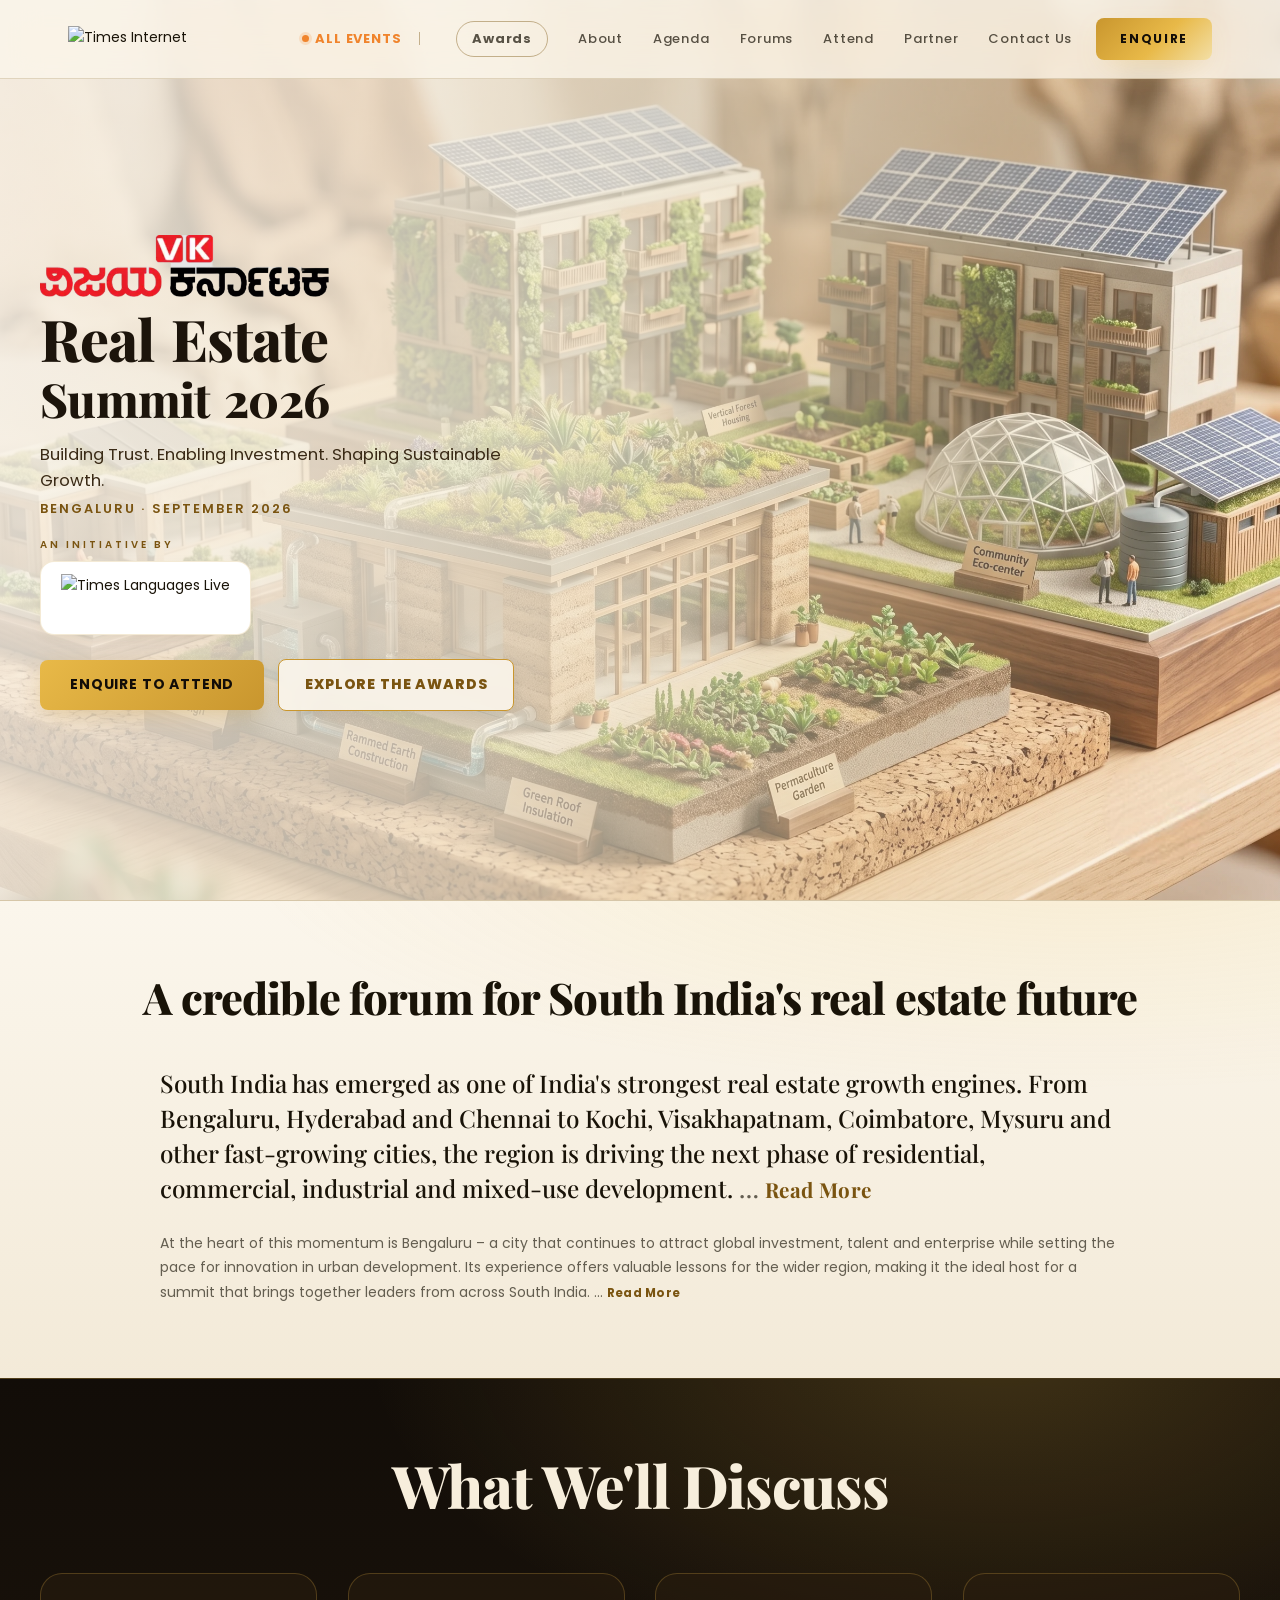
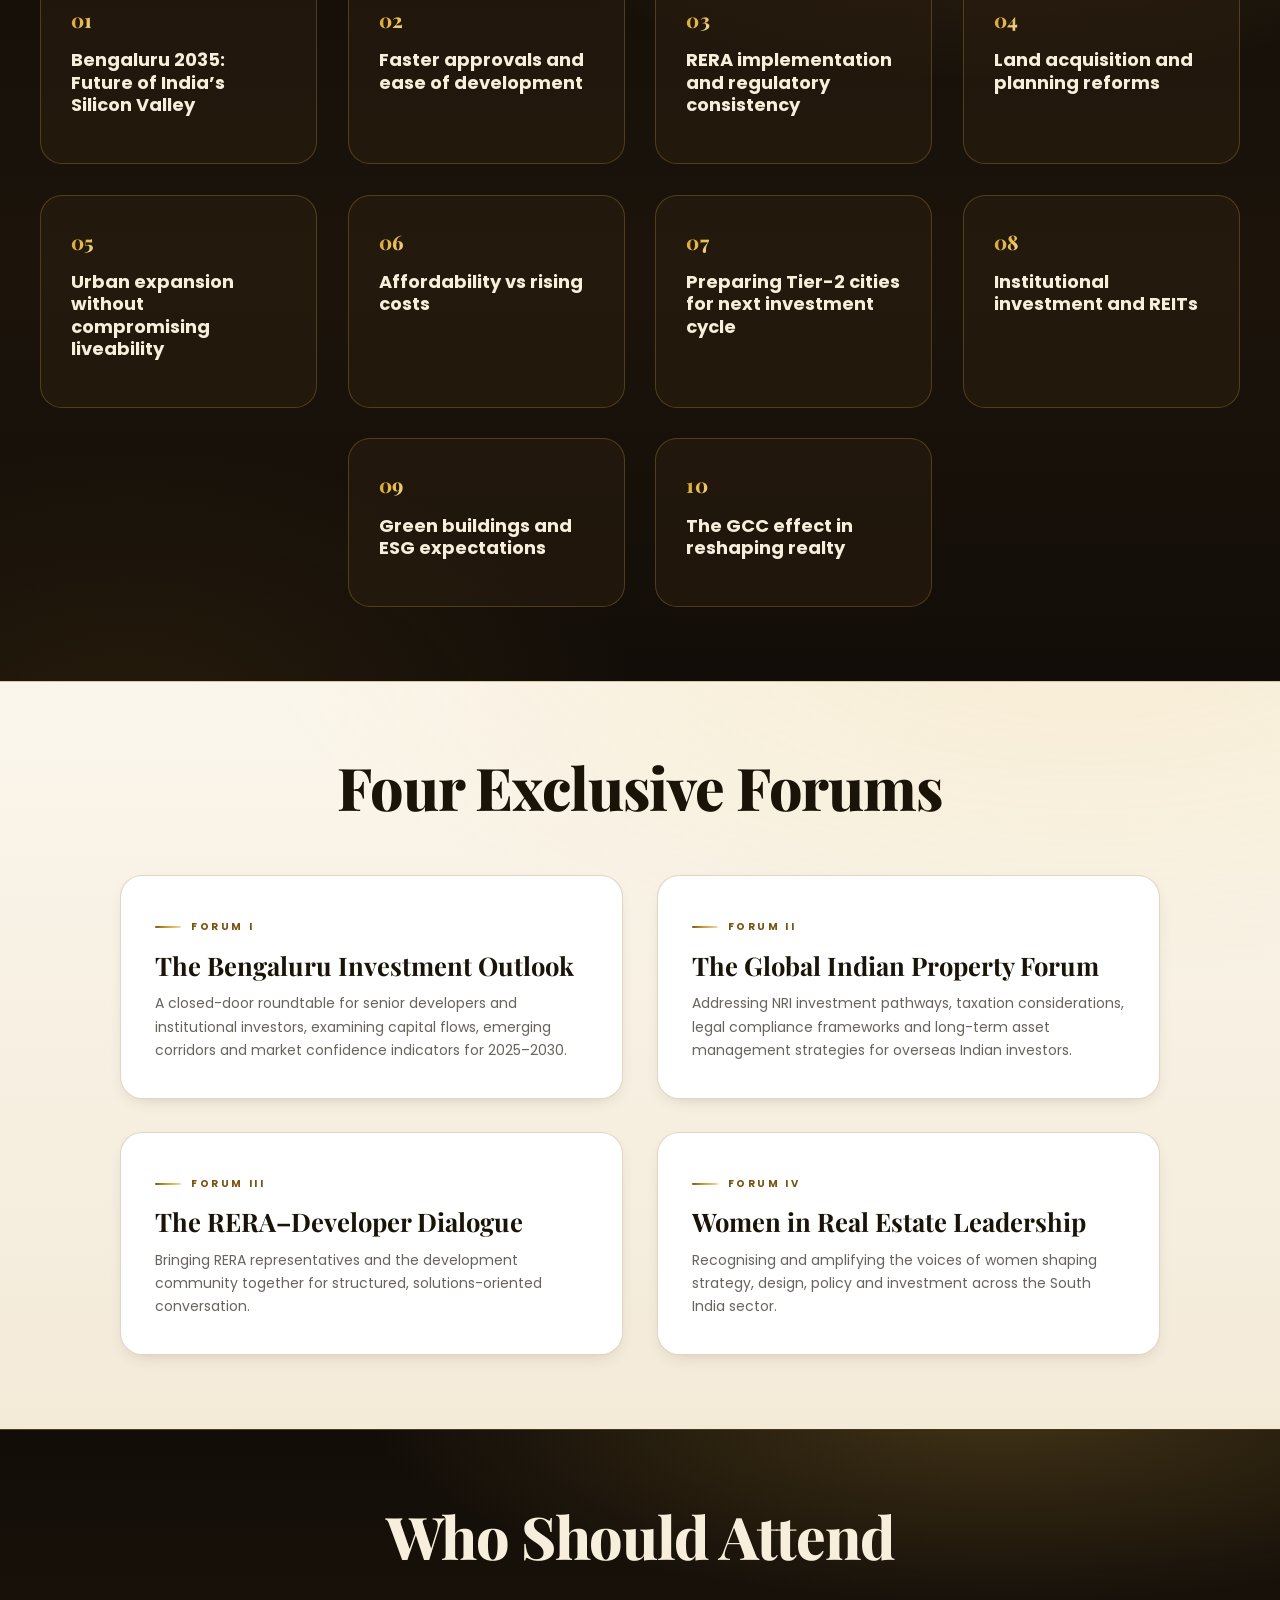
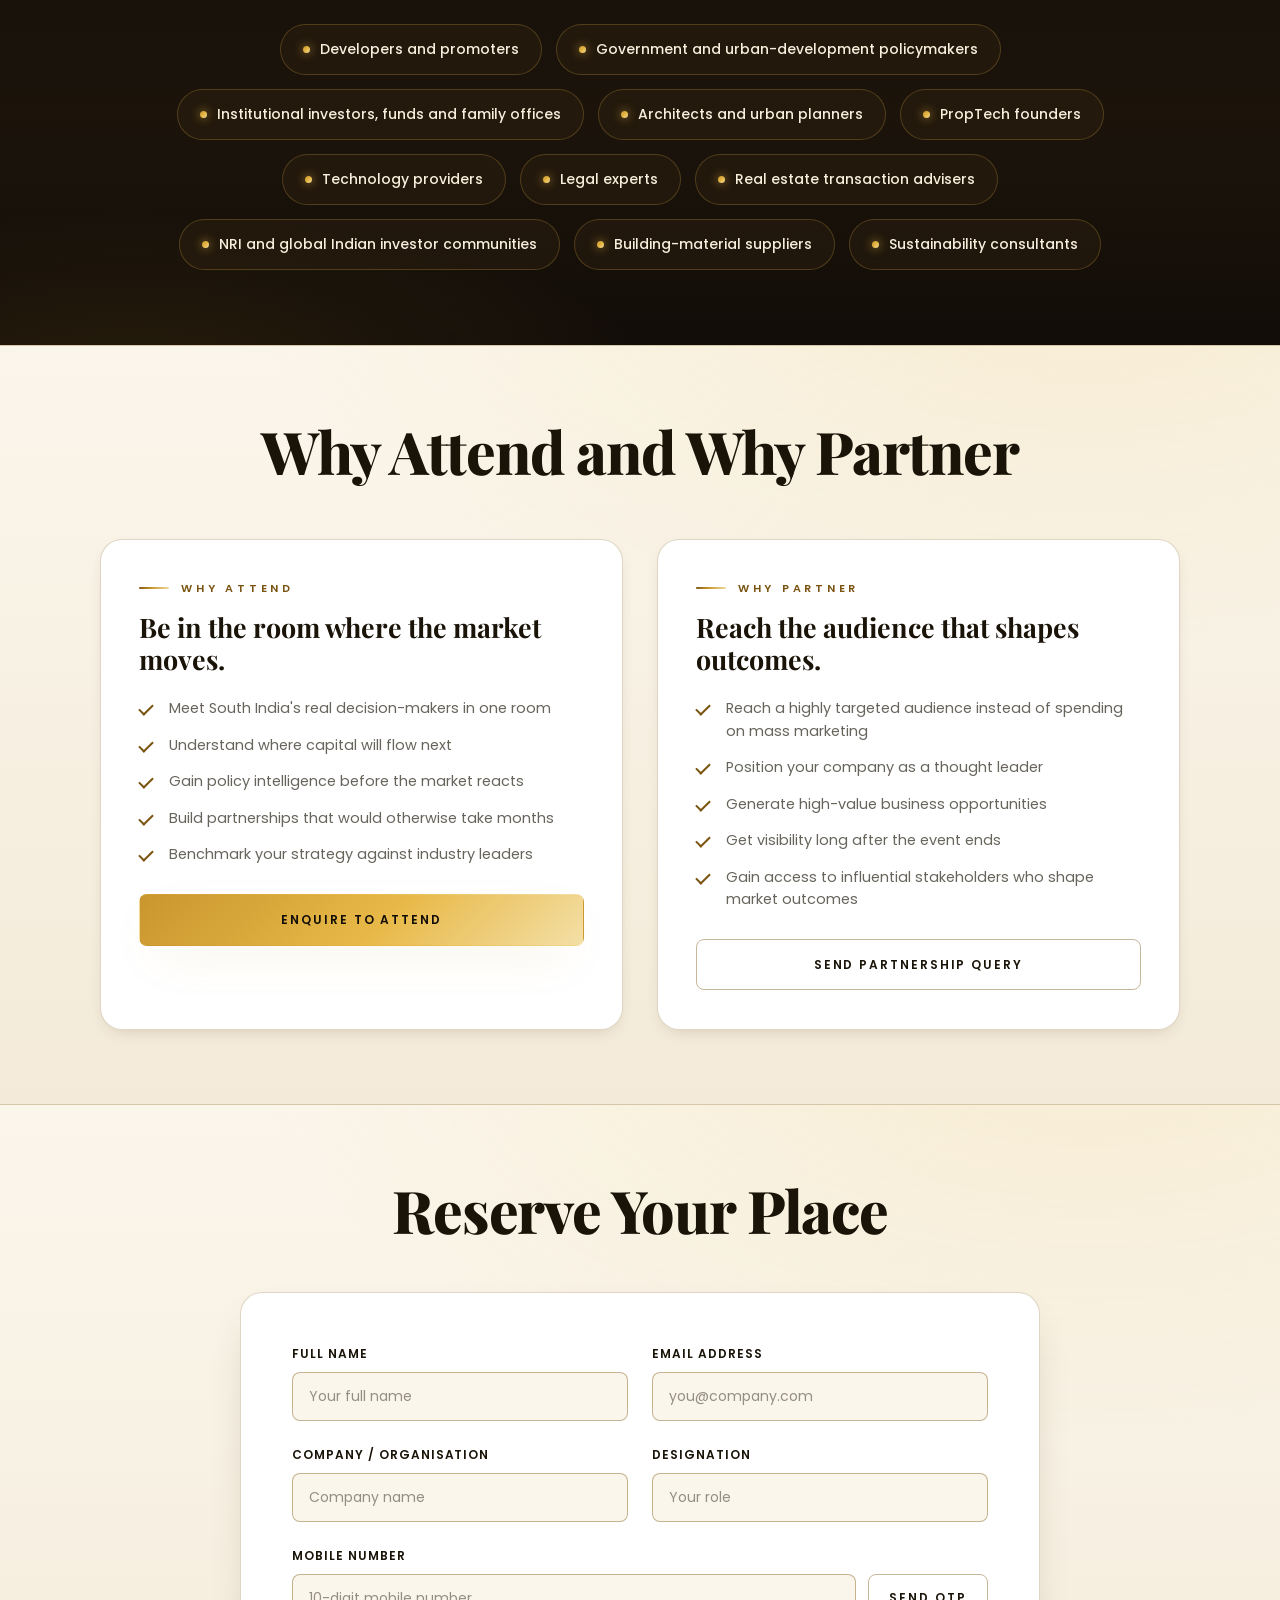
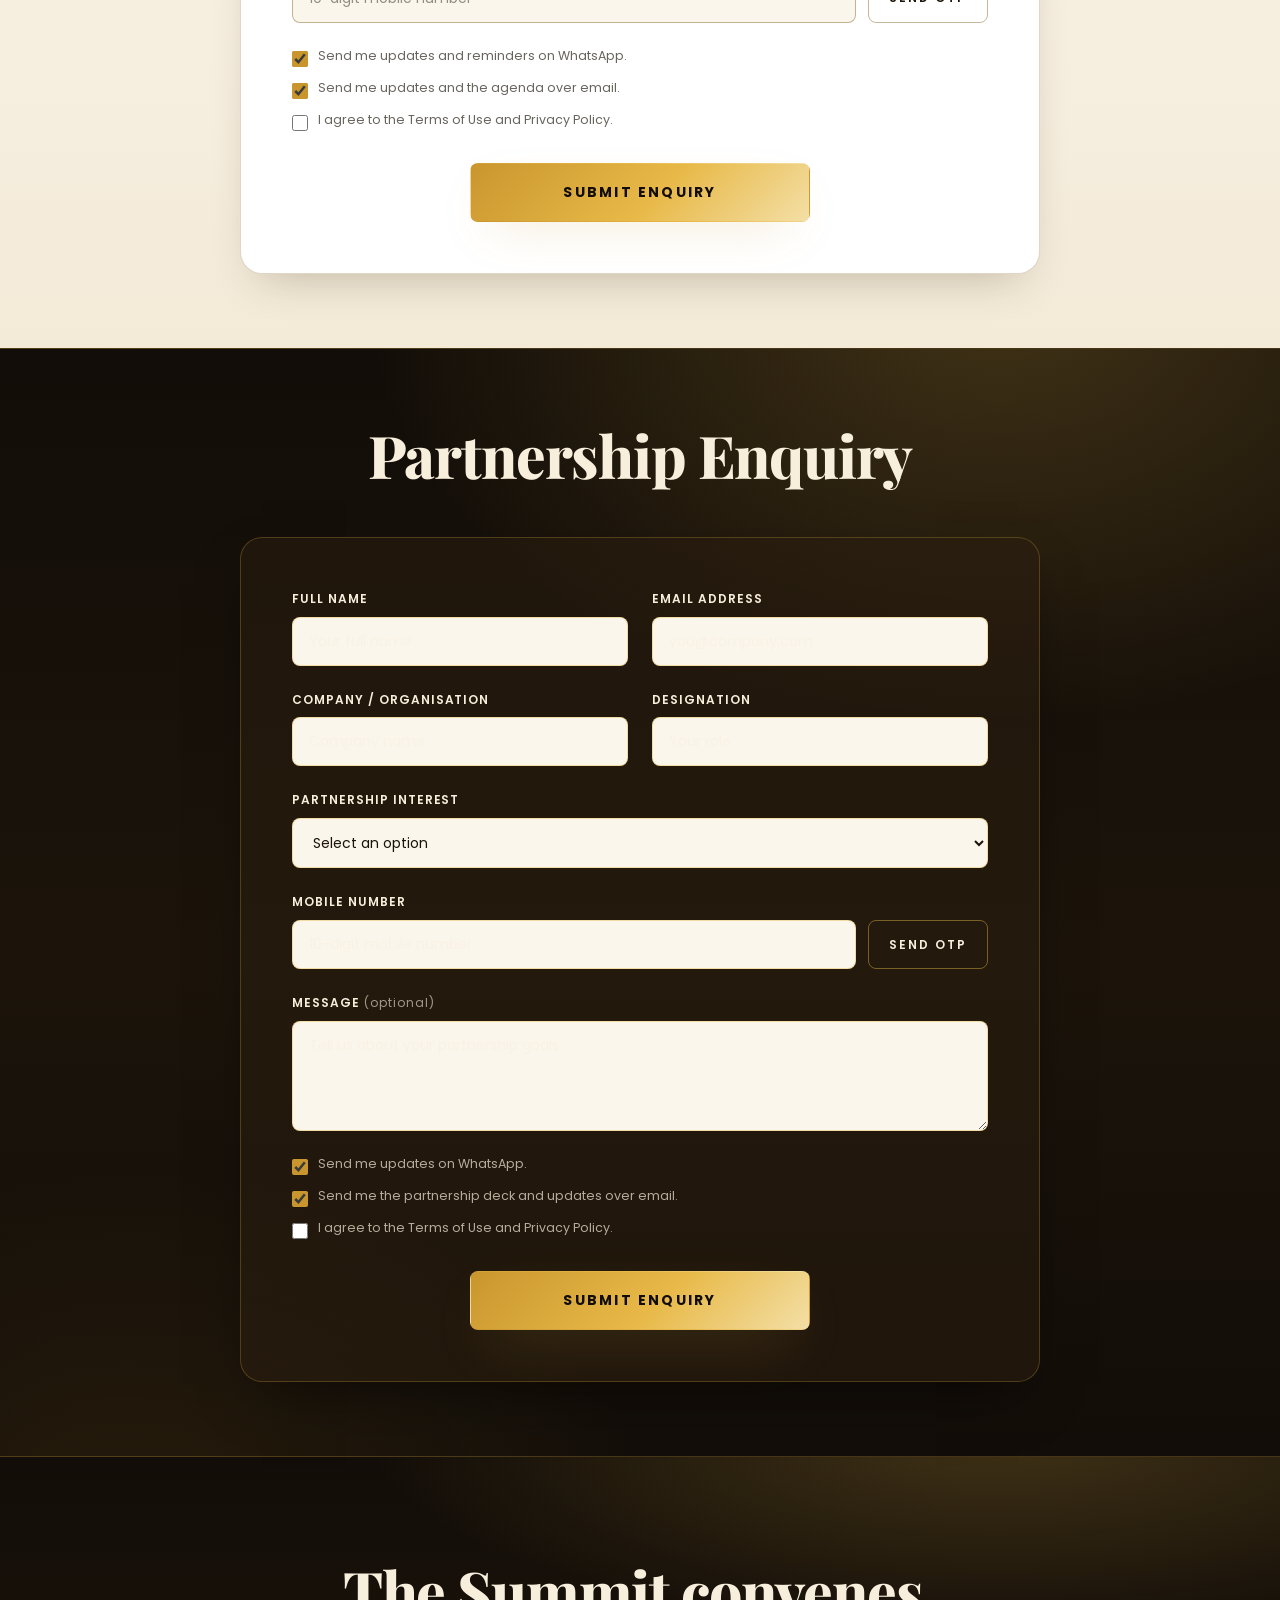
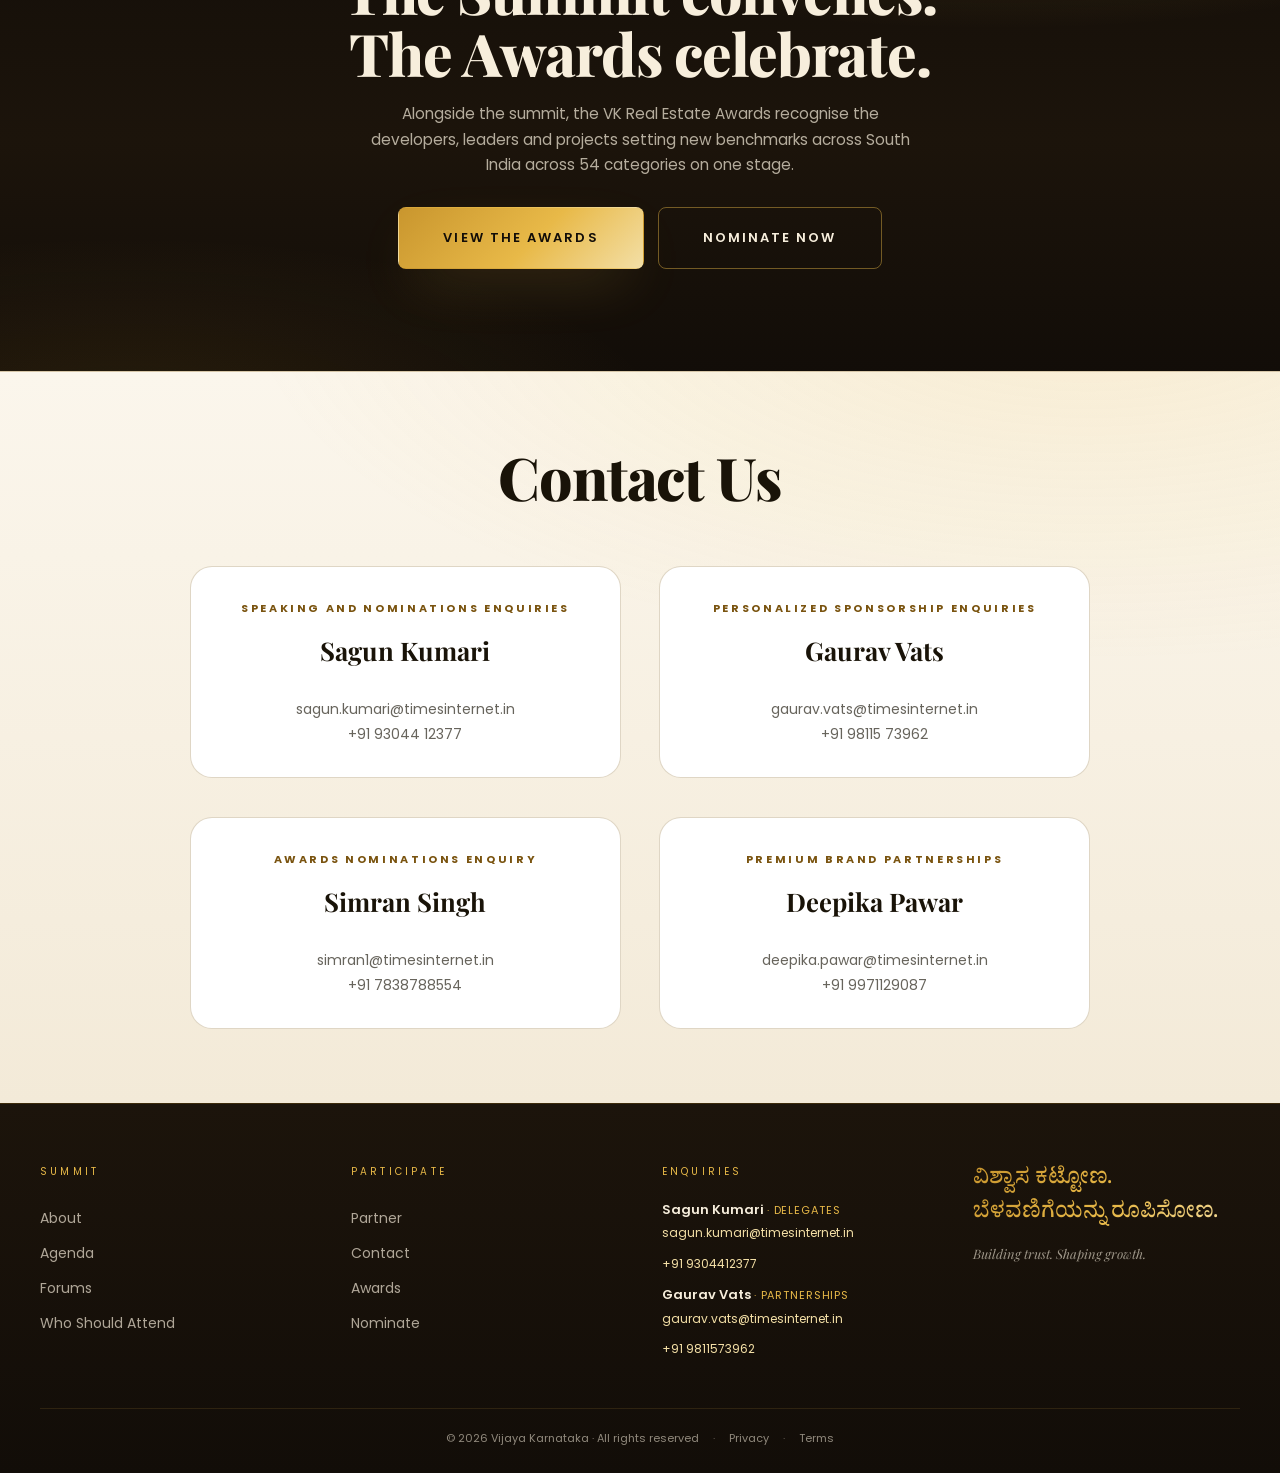
==== commit fd6522bd: "UI enhancements: layout adjustments, CTA contrast, logo sizing" ====
--- a/index.html
+++ b/index.html
@@ -234,11 +234,7 @@
           <div class="hero-initiative">
             <span class="hero-initiative-label">An Initiative By</span>
             <div class="hero-initiative-logos">
-              <div class="hero-initiative-logo">
-                <img src="https://vijaykarnataka.com/thumb/119164298/vijaykarnataka.jpg?width=474&resizemode=4"
-                  alt="Vijaya Karnataka" loading="lazy" decoding="async">
-              </div>
-              <span class="hero-initiative-sep" aria-hidden="true"></span>
+
               <div class="hero-initiative-logo">
                 <img src="https://static.langimg.com/photo/131008221.cms" alt="Times Languages Live" loading="lazy" decoding="async">
               </div>
@@ -263,9 +259,7 @@
     <div class="overview-container">
       <h2 class="section-display overview-title">A credible forum for South India's real estate future</h2>
       <div class="overview-grid">
-        <div class="overview-headline">
-          <img src="css/summit-about.webp" class="overview-image" alt="Bengaluru Premium Real Estate" width="900" height="900" loading="lazy" decoding="async">
-        </div>
+
         <div class="overview-text">
           <p class="overview-lead">
             South India has emerged as one of India&#39;s strongest real estate growth engines. From
--- a/css/sections.css
+++ b/css/sections.css
@@ -151,11 +151,13 @@
   color: var(--night-0);
 }
 .btn-poster-ghost {
-  background: transparent;
+  background: rgba(251, 246, 236, 0.9);
+  backdrop-filter: blur(6px);
+  -webkit-backdrop-filter: blur(6px);
   color: var(--gold-deep);
   font-family: var(--font-body);
   font-size: 14px;
-  font-weight: 700;
+  font-weight: 800;
   padding: 13px 26px;
   border-radius: var(--radius-sm);
   border: 1.5px solid var(--gold);
@@ -163,12 +165,14 @@
   letter-spacing: 0.06em;
   text-transform: uppercase;
   transition: all var(--d-fast) var(--ease-smooth);
+  box-shadow: 0 4px 12px rgba(0, 0, 0, 0.05);
 }
 .btn-poster-ghost:hover {
-  background: rgba(201, 150, 46, 0.08);
+  background: #ffffff;
   border-color: var(--gold-bright);
   color: var(--gold-deep);
   transform: translateY(-2px);
+  box-shadow: 0 8px 20px -4px rgba(201, 150, 46, 0.25);
 }
 /* ---- Right column: Emblem ---- */
 
@@ -305,9 +309,16 @@
 }
 .overview-grid {
   display: grid;
-  grid-template-columns: 1.1fr 1.3fr;
+  grid-template-columns: 1fr;
   gap: clamp(32px, 5vw, 96px);
   align-items: flex-start;
+  max-width: 960px;
+  margin: 0 auto;
+}
+.overview-grid:has(.overview-headline) {
+  grid-template-columns: 1.1fr 1.3fr;
+  max-width: none;
+  margin: 0;
 }
 .overview-grid:has(.overview-image) {
   align-items: stretch;
@@ -363,13 +374,13 @@
   line-height: 1.45;
   color: var(--text);
   font-weight: 500;
-  text-align: justify;
+  text-align: left;
 }
 .overview-body {
   font-size: var(--t-body);
   color: var(--text-muted);
   line-height: 1.75;
-  text-align: justify;
+  text-align: left;
 }
 .overview-ellipsis {
   color: var(--text-muted);
@@ -1342,7 +1353,7 @@
 }
 .summit-head {
   text-align: center;
-  max-width: 820px;
+  max-width: 1000px;
   margin: 0 auto clamp(36px, 4.5vw, 64px);
   position: relative;
   z-index: 1;
--- a/css/summit.css
+++ b/css/summit.css
@@ -127,7 +127,7 @@
 }
 .summit-head {
   text-align: center;
-  max-width: 820px;
+  max-width: 1000px;
   margin: 0 auto clamp(36px, 4.5vw, 64px);
   position: relative;
   z-index: 1;
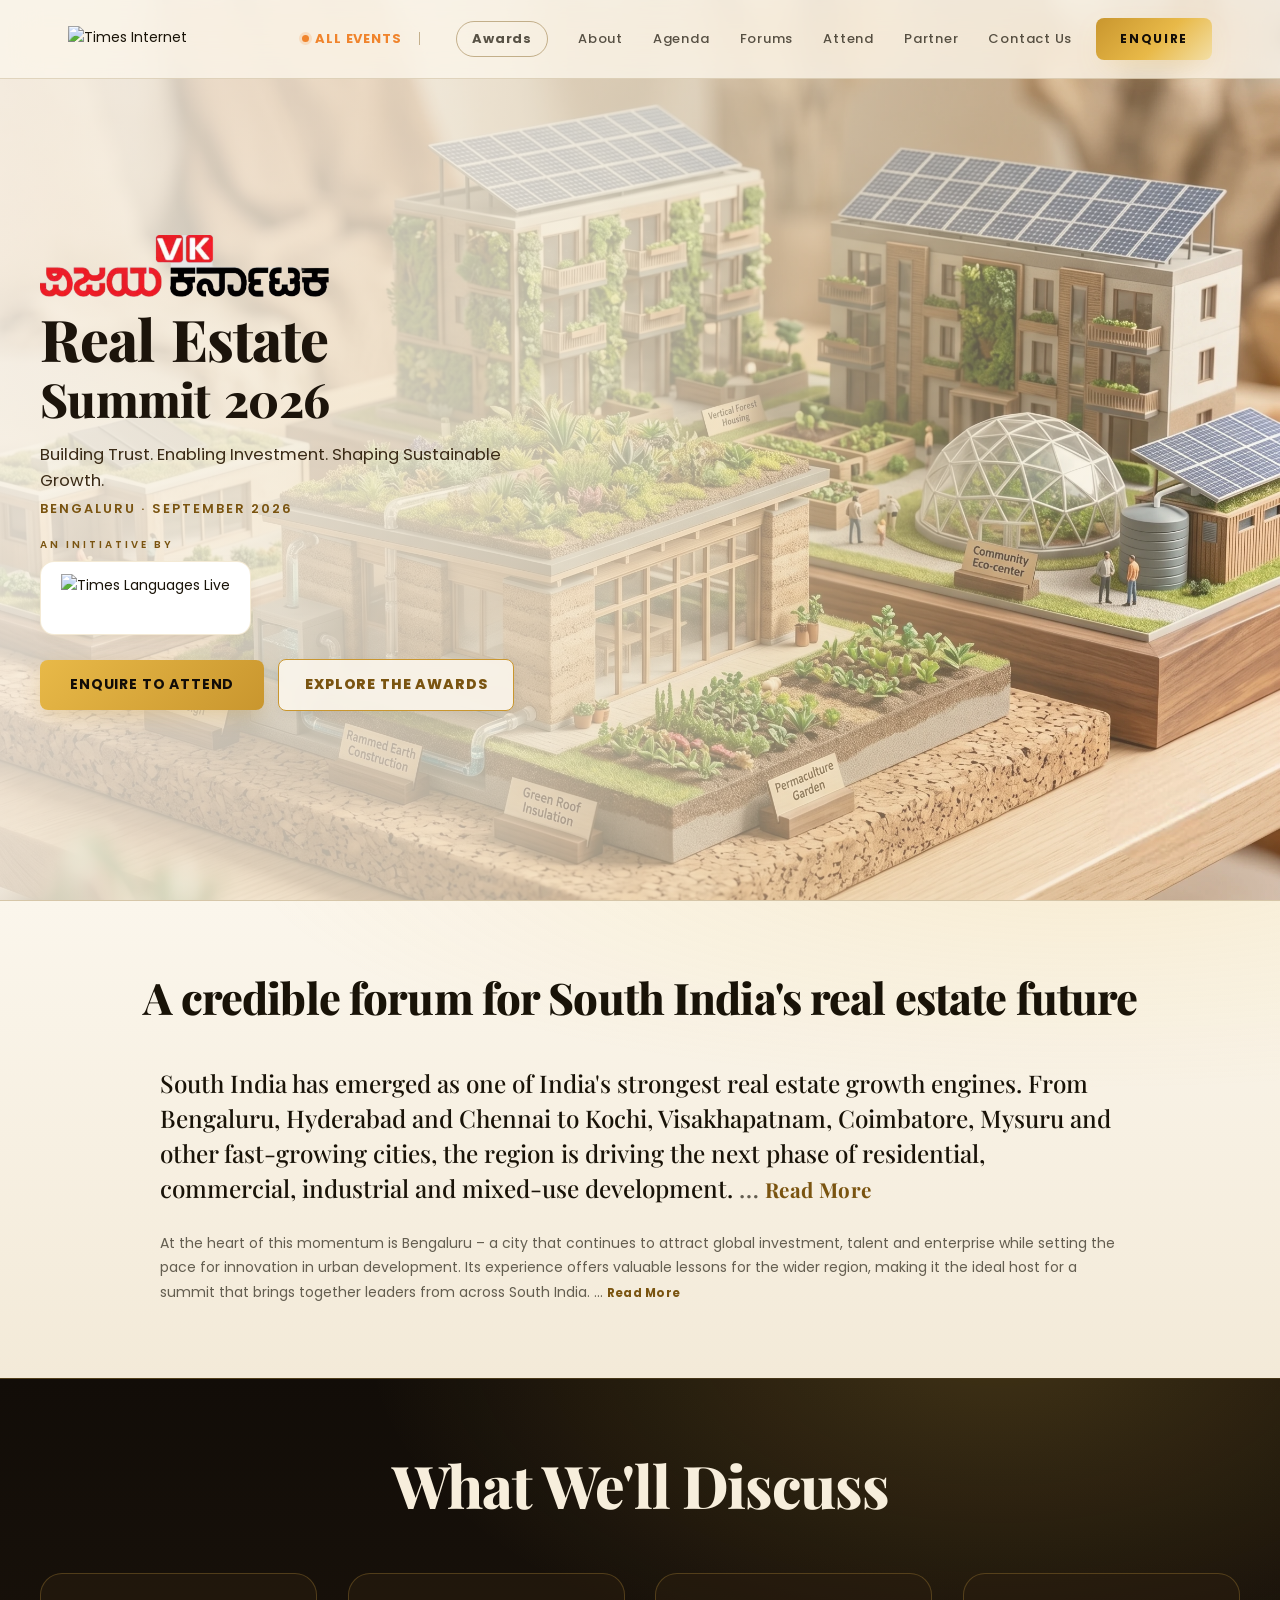
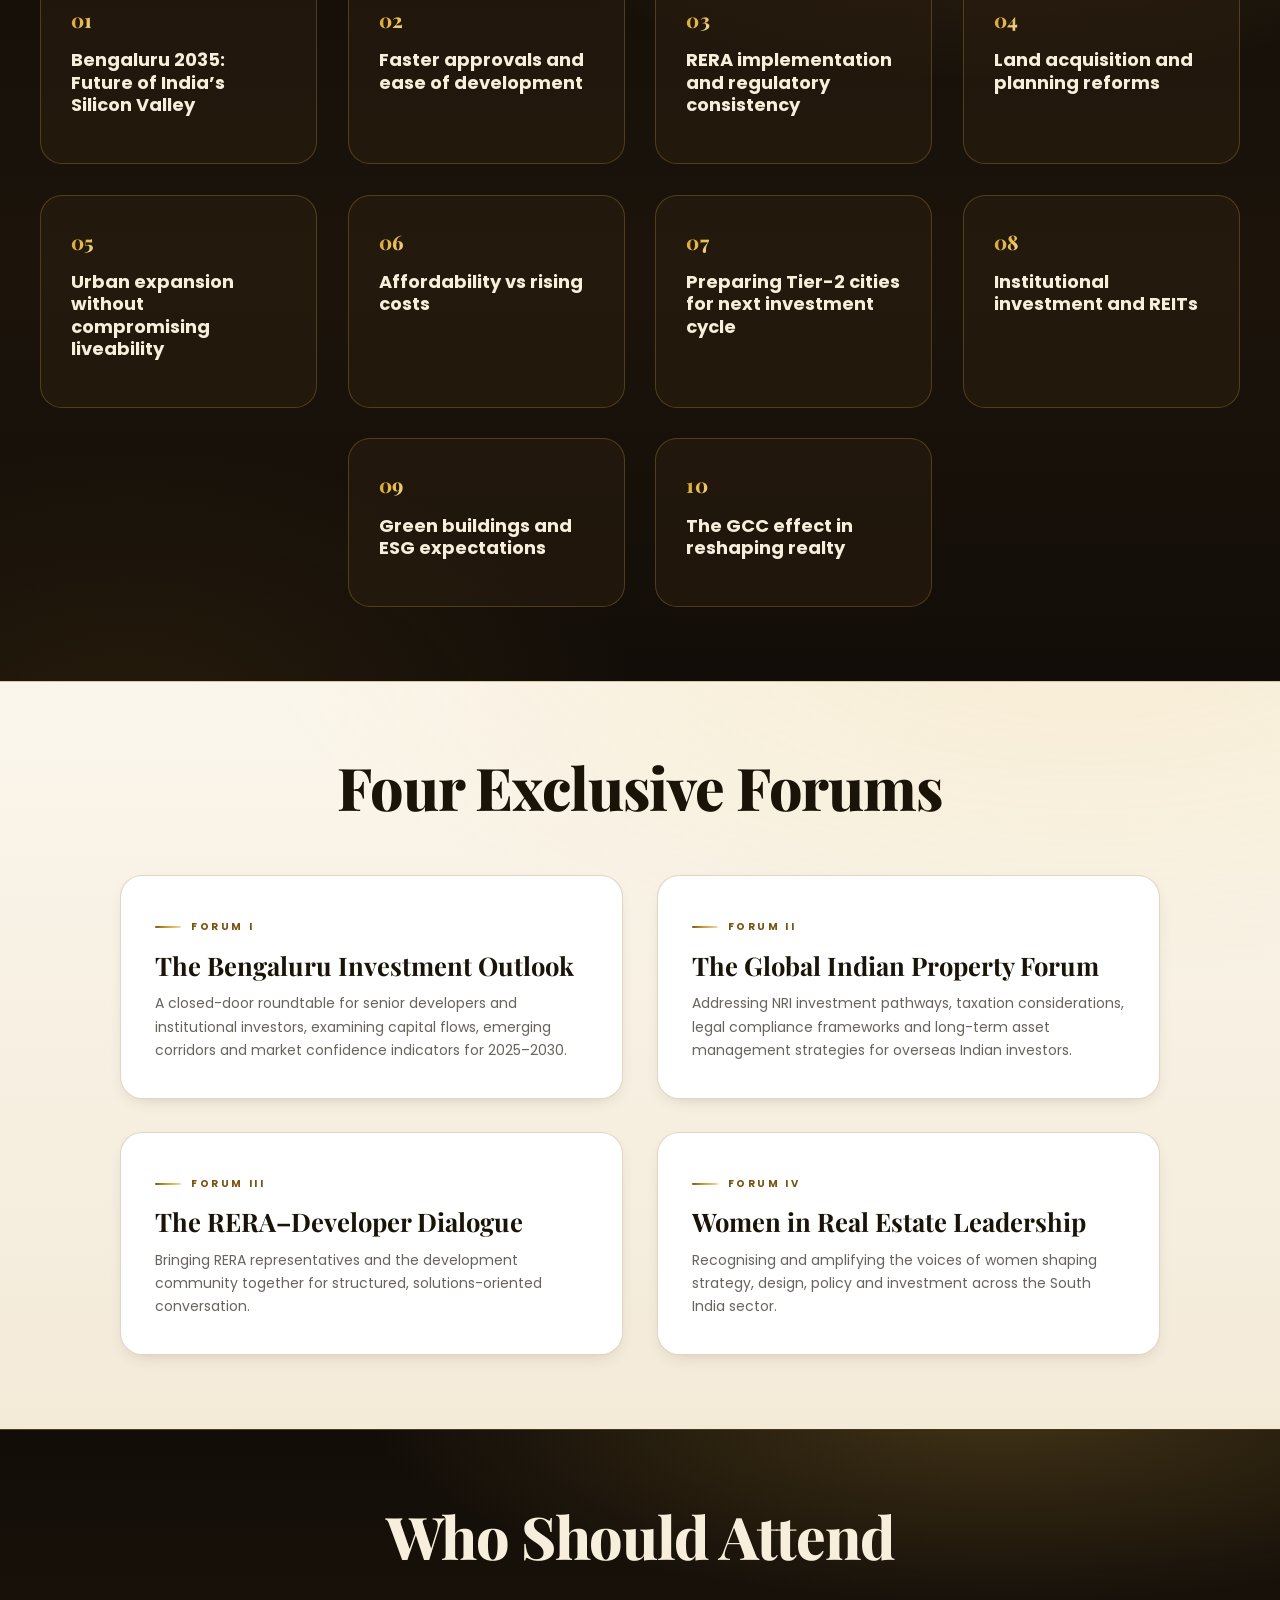
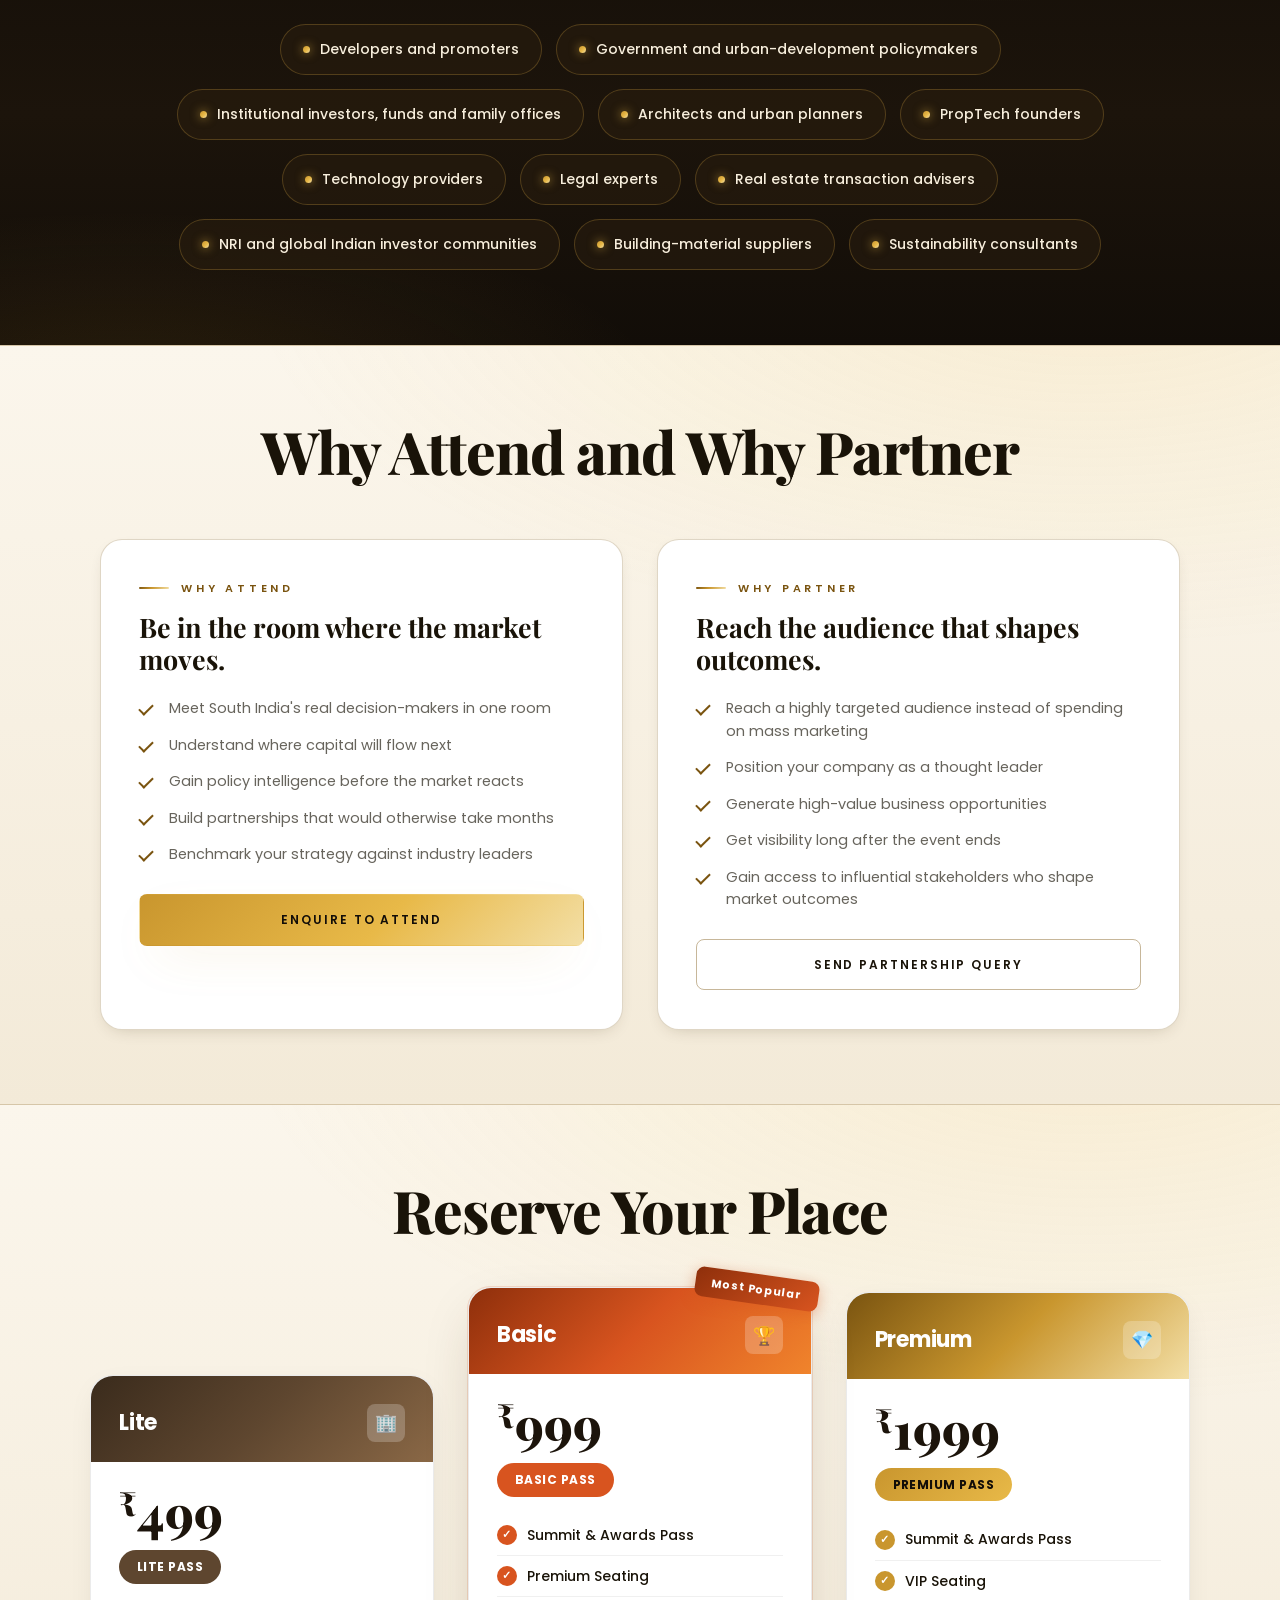
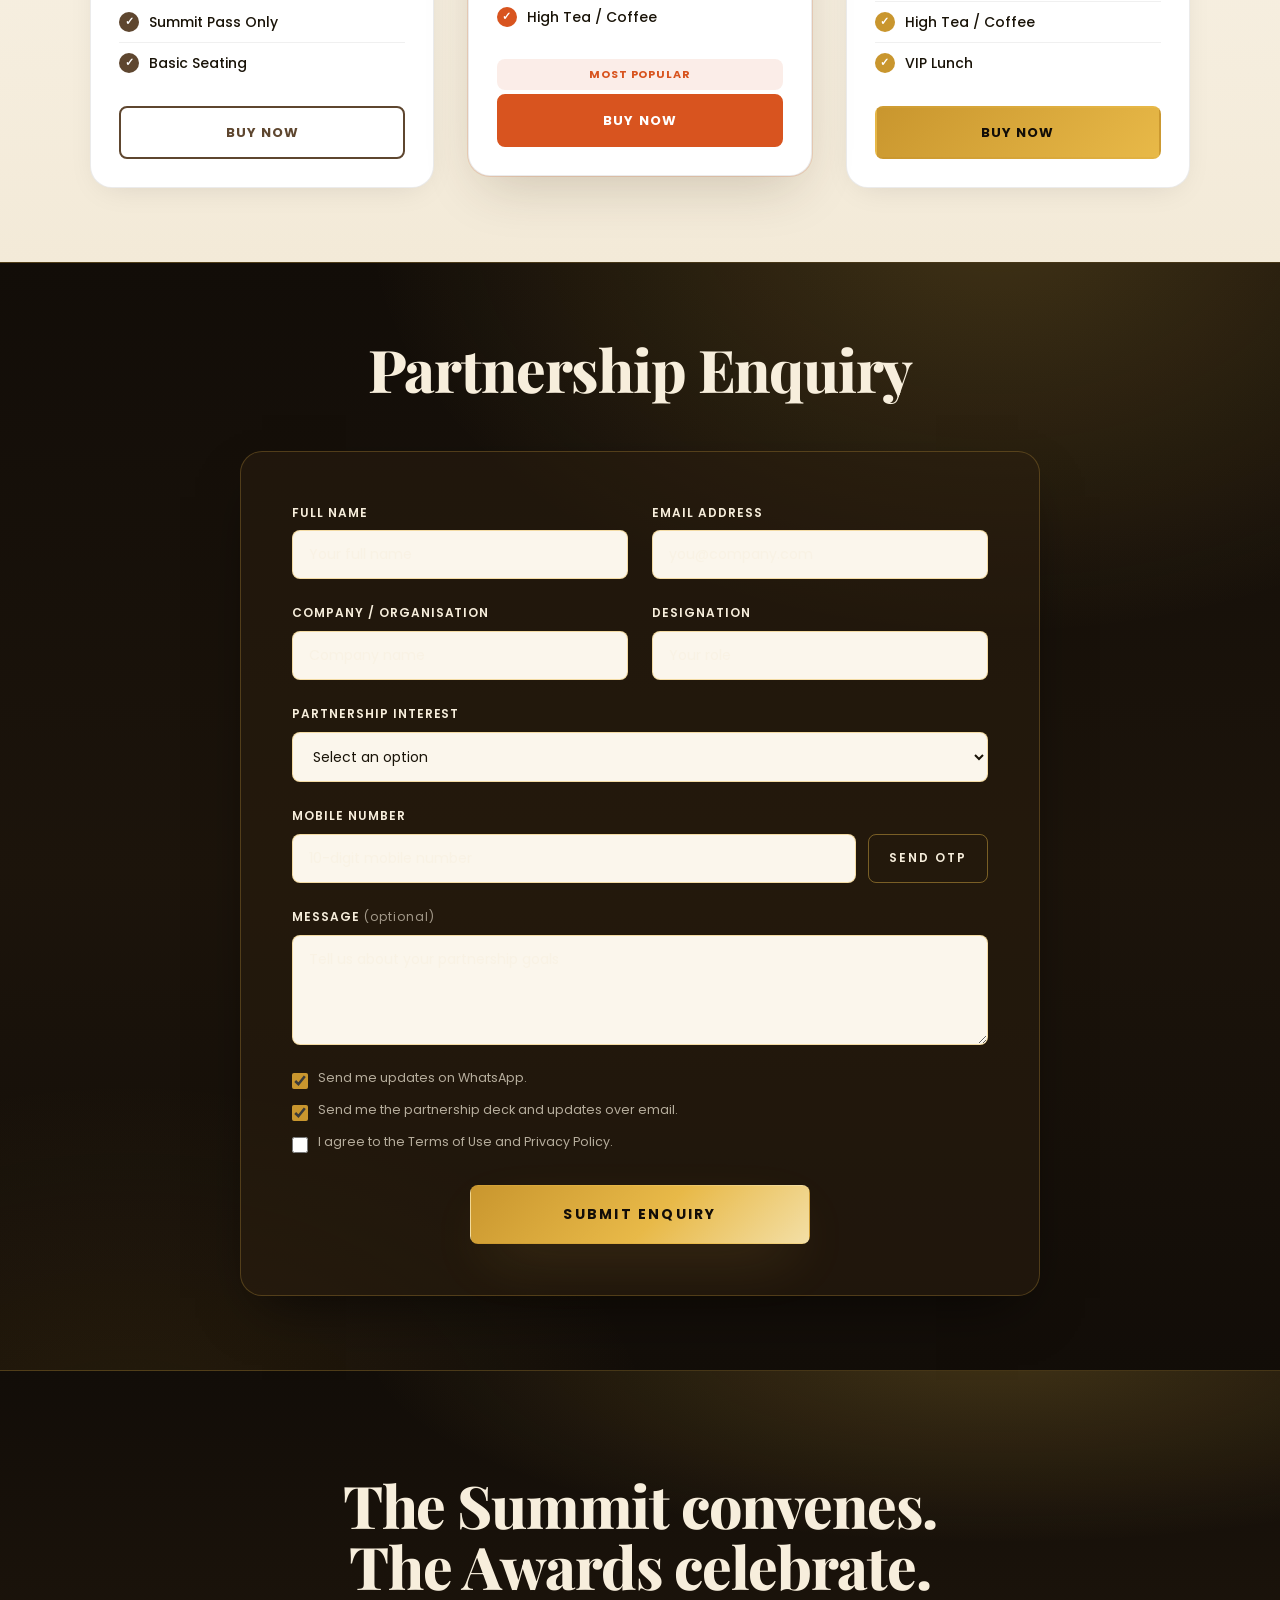
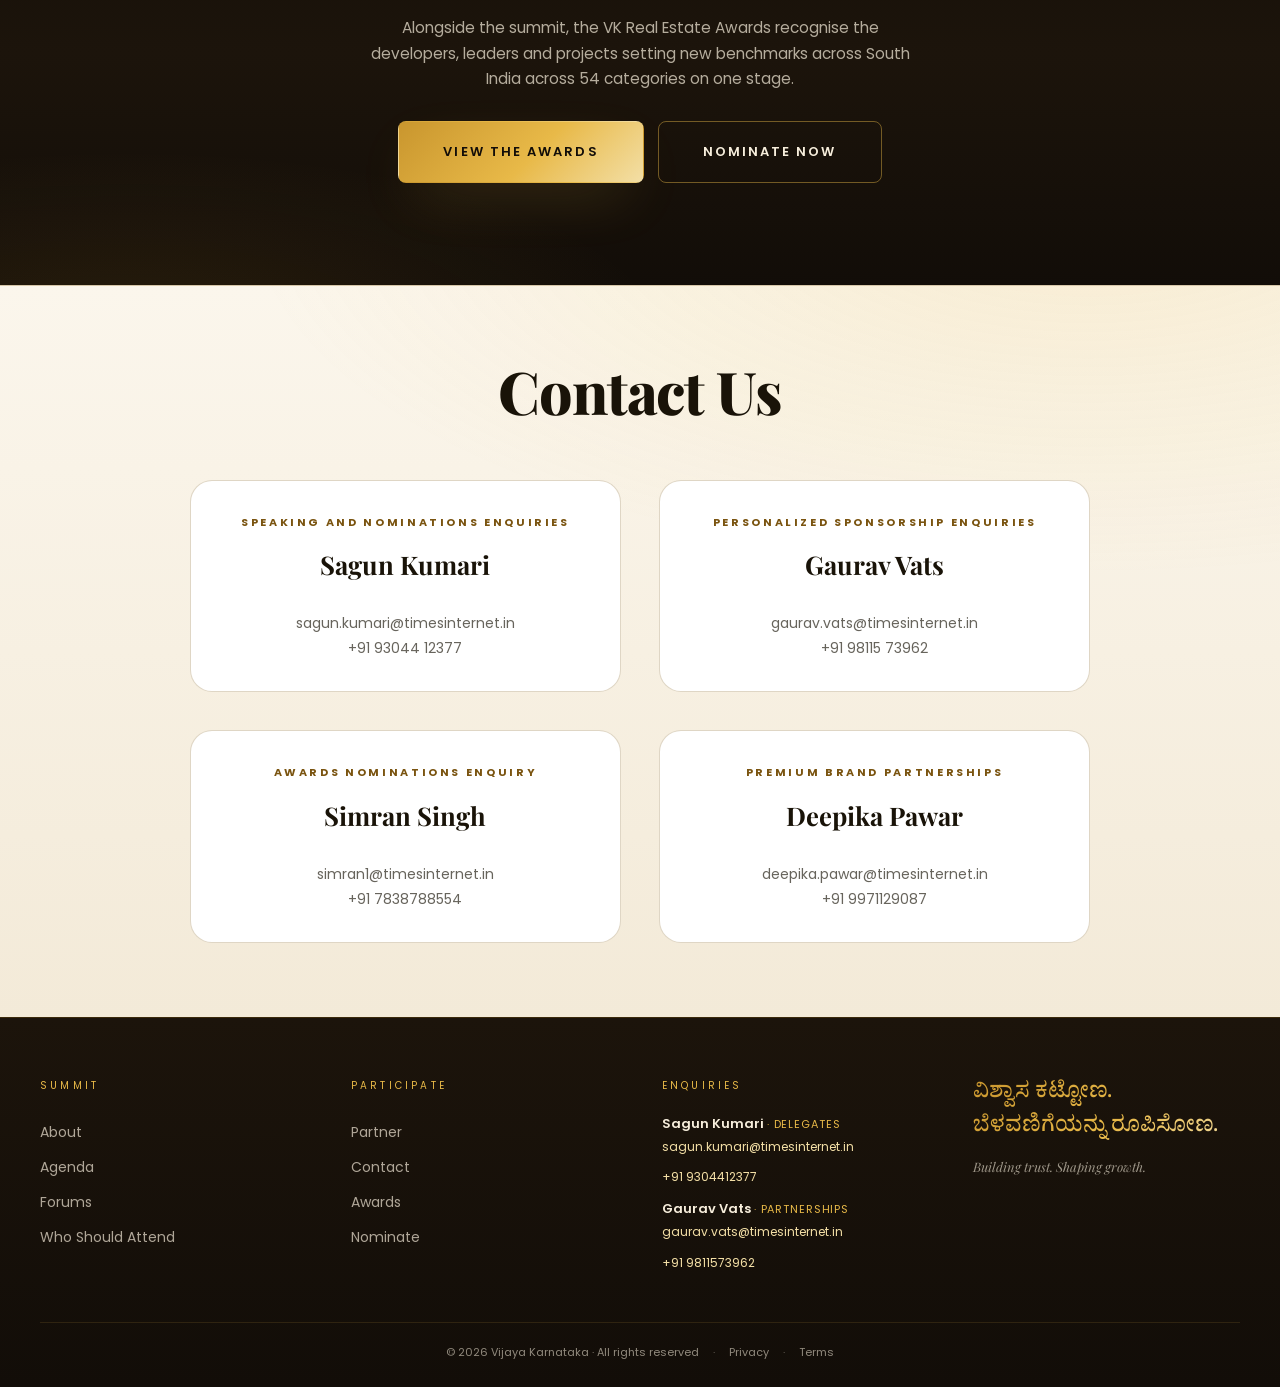
==== commit f2ca93b9: "feat: replace registration form with event pass cards and modal flow - Add Lite, Basic, and Premium " ====
--- a/index.html
+++ b/index.html
@@ -438,80 +438,76 @@
   </section>
 
   <!-- ============================================================
-       6.5 · ENQUIRE TO ATTEND · Form
+       6.5 · EVENT PASSES · Pricing Cards
        ============================================================ -->
   <section class="contact" id="attend" data-section="attend">
     <div class="contact-header">
       <h2 class="section-display">Reserve Your Place</h2>
     </div>
-    <div class="contact-container">
-      <form class="enquiry-form nomination-form" data-form-name="Summit: Enquire to Attend" data-purpose="attend"
-        novalidate>
-        <div class="ef-body">
-          <div class="form-grid">
-            <div class="form-group">
-              <label for="at-name">Full Name</label>
-              <input class="ef-name" id="at-name" type="text" placeholder="Your full name" autocomplete="name">
-              <span class="error-msg">Please enter your name.</span>
-            </div>
-            <div class="form-group">
-              <label for="at-email">Email Address</label>
-              <input class="ef-email" id="at-email" type="email" placeholder="you@company.com" autocomplete="email">
-              <span class="error-msg">Please enter a valid email address.</span>
-            </div>
-            <div class="form-group">
-              <label for="at-company">Company / Organisation</label>
-              <input class="ef-company" id="at-company" type="text" placeholder="Company name"
-                autocomplete="organization">
-              <span class="error-msg">Please enter your organisation.</span>
-            </div>
-            <div class="form-group">
-              <label for="at-designation">Designation</label>
-              <input class="ef-designation" id="at-designation" type="text" placeholder="Your role"
-                autocomplete="organization-title">
-              <span class="error-msg">Please enter your designation.</span>
-            </div>
-            <div class="form-group full-width">
-              <label for="at-phone">Mobile Number</label>
-              <div class="phone-input-row">
-                <input class="ef-phone" id="at-phone" type="tel" inputmode="numeric"
-                  placeholder="10-digit mobile number" autocomplete="tel">
-                <button type="button" class="btn btn-ghost ef-send-otp">Send OTP</button>
-              </div>
-              <div class="otp-row ef-otp-row" hidden>
-                <input class="ef-otp" type="text" inputmode="numeric" placeholder="Enter 6-digit OTP">
-                <button type="button" class="btn btn-primary ef-verify-otp">Verify OTP</button>
-              </div>
-              <span class="otp-hint ef-otp-hint" hidden></span>
-              <span class="otp-verified ef-otp-verified" hidden>&#10003; Mobile number verified</span>
-              <span class="error-msg ef-phone-error">Please verify your phone number with OTP.</span>
-            </div>
-          </div>
-          <div class="form-checkboxes">
-            <div class="checkbox-group">
-              <input type="checkbox" class="ef-wa-optin" id="at-wa" checked>
-              <label for="at-wa">Send me updates and reminders on WhatsApp.</label>
-            </div>
-            <div class="checkbox-group">
-              <input type="checkbox" class="ef-email-optin" id="at-email-optin" checked>
-              <label for="at-email-optin">Send me updates and the agenda over email.</label>
-            </div>
-            <div class="checkbox-group">
-              <input type="checkbox" class="ef-terms" id="at-terms">
-              <label for="at-terms">I agree to the Terms of Use and Privacy Policy.</label>
-              <span class="error-msg">Please accept to continue.</span>
-            </div>
-          </div>
-          <div class="form-submit-row">
-            <button type="submit" class="btn btn-primary btn-block ef-submit">Submit Enquiry</button>
-          </div>
-        </div>
-        <div class="ef-success" hidden>
-          <span class="ef-success-icon" aria-hidden="true">&#10003;</span>
-          <h3>Thank you for your interest!</h3>
-          <p>Your enquiry has been received. Our team will reach out shortly with attendance details for the Summit.</p>
-        </div>
-      </form>
+    <div class="event-pass-grid">
+
+      <!-- LITE PASS -->
+      <article class="event-pass-card" id="pass-lite">
+        <div class="ep-header ep-header-lite">
+          <div class="ep-header-top">
+            <span class="ep-header-title">Lite</span>
+            <span class="ep-header-icon">🏢</span>
+          </div>
+        </div>
+        <div class="ep-price"><span class="ep-rupee">₹</span>499</div>
+        <span class="ep-tag ep-tag-lite">Lite Pass</span>
+        <ul class="ep-features">
+          <li><span class="ep-check ep-check-lite">✓</span> Summit Pass Only</li>
+          <li><span class="ep-check ep-check-lite">✓</span> Basic Seating</li>
+        </ul>
+        <div class="ep-cta-wrap">
+          <button class="ep-cta ep-cta-lite" data-pass="lite" data-price="499" data-label="Lite Pass – ₹499">Buy Now</button>
+        </div>
+      </article>
+
+      <!-- BASIC PASS (Most Popular) -->
+      <article class="event-pass-card ep-spotlight" id="pass-basic">
+        <span class="ep-popular-badge">Most Popular</span>
+        <div class="ep-header ep-header-basic">
+          <div class="ep-header-top">
+            <span class="ep-header-title">Basic</span>
+            <span class="ep-header-icon">🏆</span>
+          </div>
+        </div>
+        <div class="ep-price"><span class="ep-rupee">₹</span>999</div>
+        <span class="ep-tag ep-tag-basic">Basic Pass</span>
+        <ul class="ep-features">
+          <li><span class="ep-check ep-check-basic">✓</span> Summit & Awards Pass</li>
+          <li><span class="ep-check ep-check-basic">✓</span> Premium Seating</li>
+          <li><span class="ep-check ep-check-basic">✓</span> High Tea / Coffee</li>
+        </ul>
+        <div class="ep-popular-label">Most Popular</div>
+        <div class="ep-cta-wrap">
+          <button class="ep-cta ep-cta-basic" data-pass="basic" data-price="999" data-label="Basic Pass – ₹999">Buy Now</button>
+        </div>
+      </article>
+
+      <!-- PREMIUM PASS -->
+      <article class="event-pass-card" id="pass-premium">
+        <div class="ep-header ep-header-premium">
+          <div class="ep-header-top">
+            <span class="ep-header-title">Premium</span>
+            <span class="ep-header-icon">💎</span>
+          </div>
+        </div>
+        <div class="ep-price"><span class="ep-rupee">₹</span>1999</div>
+        <span class="ep-tag ep-tag-premium">Premium Pass</span>
+        <ul class="ep-features">
+          <li><span class="ep-check ep-check-premium">✓</span> Summit & Awards Pass</li>
+          <li><span class="ep-check ep-check-premium">✓</span> VIP Seating</li>
+          <li><span class="ep-check ep-check-premium">✓</span> High Tea / Coffee</li>
+          <li><span class="ep-check ep-check-premium">✓</span> VIP Lunch</li>
+        </ul>
+        <div class="ep-cta-wrap">
+          <button class="ep-cta ep-cta-premium" data-pass="premium" data-price="1999" data-label="Premium Pass – ₹1999">Buy Now</button>
+        </div>
+      </article>
+
     </div>
   </section>
 
@@ -707,6 +703,79 @@
       <a href="#">Terms</a>
     </div>
   </footer>
+  <!-- ============================================================
+       PASS REGISTRATION MODAL
+       ============================================================ -->
+  <div class="pass-modal-overlay" id="pass-modal">
+    <div class="pass-modal-card">
+      <button class="pass-modal-close" id="pass-modal-close" aria-label="Close">✕</button>
+      <span class="pass-modal-selected" id="pass-modal-badge">Lite Pass – ₹499</span>
+      <h3 class="pass-modal-title">Complete Your Registration</h3>
+      <form class="enquiry-form" data-form-name="Summit: Pass Purchase" data-purpose="pass_purchase" id="pass-form" novalidate>
+        <div class="ef-body">
+          <div class="form-grid">
+            <div class="form-group">
+              <label for="pm-name">Full Name</label>
+              <input class="ef-name" id="pm-name" type="text" placeholder="Your full name" autocomplete="name">
+              <span class="error-msg">Please enter your name.</span>
+            </div>
+            <div class="form-group">
+              <label for="pm-email">Email Address</label>
+              <input class="ef-email" id="pm-email" type="email" placeholder="you@company.com" autocomplete="email">
+              <span class="error-msg">Please enter a valid email address.</span>
+            </div>
+            <div class="form-group">
+              <label for="pm-designation">Designation</label>
+              <input class="ef-designation" id="pm-designation" type="text" placeholder="Your role" autocomplete="organization-title">
+              <span class="error-msg">Please enter your designation.</span>
+            </div>
+            <div class="form-group">
+              <label for="pm-company">Company / Organisation</label>
+              <input class="ef-company" id="pm-company" type="text" placeholder="Company name" autocomplete="organization">
+              <span class="error-msg">Please enter your organisation.</span>
+            </div>
+            <div class="form-group full-width">
+              <label for="pm-phone">Mobile Number</label>
+              <div class="phone-input-row">
+                <input class="ef-phone" id="pm-phone" type="tel" inputmode="numeric" placeholder="10-digit mobile number" autocomplete="tel">
+                <button type="button" class="btn btn-ghost ef-send-otp">Send OTP</button>
+              </div>
+              <div class="otp-row ef-otp-row" hidden>
+                <input class="ef-otp" type="text" inputmode="numeric" placeholder="Enter 6-digit OTP">
+                <button type="button" class="btn btn-primary ef-verify-otp">Verify OTP</button>
+              </div>
+              <span class="otp-hint ef-otp-hint" hidden></span>
+              <span class="otp-verified ef-otp-verified" hidden>&#10003; Mobile number verified</span>
+              <span class="error-msg ef-phone-error">Please verify your phone number with OTP.</span>
+            </div>
+          </div>
+          <div class="form-checkboxes">
+            <div class="checkbox-group">
+              <input type="checkbox" class="ef-wa-optin" id="pm-wa" checked>
+              <label for="pm-wa">Send me updates and reminders on WhatsApp.</label>
+            </div>
+            <div class="checkbox-group">
+              <input type="checkbox" class="ef-email-optin" id="pm-email-optin" checked>
+              <label for="pm-email-optin">Send me updates and the agenda over email.</label>
+            </div>
+            <div class="checkbox-group">
+              <input type="checkbox" class="ef-terms" id="pm-terms">
+              <label for="pm-terms">I agree to the Terms of Use and Privacy Policy.</label>
+              <span class="error-msg">Please accept to continue.</span>
+            </div>
+          </div>
+          <div class="form-submit-row">
+            <button type="submit" class="btn btn-primary btn-block ef-submit">Save & Next</button>
+          </div>
+        </div>
+        <div class="ef-success" hidden>
+          <span class="ef-success-icon" aria-hidden="true">&#10003;</span>
+          <h3>Registration complete!</h3>
+          <p>Redirecting you to payment…</p>
+        </div>
+      </form>
+    </div>
+  </div>
 
   <script defer src="https://navbharattimes.indiatimes.com/campaignhub/minifyjs/login/loginSupporter.js"></script>
   <script defer src="main.js"></script>
--- a/css/summit.css
+++ b/css/summit.css
@@ -420,3 +420,362 @@
   }
 .cta-band-actions .btn { width: 100%; }
 }
+
+/* ============================================================
+   EVENT PASS CARDS — 3-tier pricing (Lite / Basic / Premium)
+   ============================================================ */
+.event-pass-grid {
+  position: relative;
+  z-index: 1;
+  display: grid;
+  grid-template-columns: repeat(3, 1fr);
+  gap: clamp(20px, 2.6vw, 36px);
+  max-width: 1100px;
+  margin: 0 auto;
+  align-items: end;
+  width: 100%;
+}
+.event-pass-card {
+  position: relative;
+  border-radius: var(--radius-lg);
+  overflow: visible;
+  display: flex;
+  flex-direction: column;
+  background: #fff;
+  border: 1px solid rgba(0,0,0,0.08);
+  box-shadow: 0 8px 32px -12px rgba(0,0,0,0.13);
+  transition: transform var(--d-base) var(--ease-quart),
+              box-shadow var(--d-base) var(--ease-smooth);
+}
+.event-pass-card:hover {
+  transform: translateY(-6px);
+  box-shadow: 0 18px 48px -16px rgba(0,0,0,0.22);
+}
+/* Spotlight (Basic / Most Popular) — slightly elevated with warm amber glow */
+.event-pass-card.ep-spotlight {
+  transform: translateY(-12px);
+  box-shadow: 0 20px 56px -14px rgba(60, 42, 14, 0.22), 0 0 0 1px rgba(216, 84, 31, 0.16);
+  z-index: 2;
+}
+.event-pass-card.ep-spotlight:hover {
+  transform: translateY(-18px);
+  box-shadow: 0 28px 68px -16px rgba(60, 42, 14, 0.28), 0 0 0 1px rgba(216, 84, 31, 0.30);
+}
+/* ---- Header gradient bands ---- */
+.ep-header {
+  position: relative;
+  padding: 28px 28px 0;
+  border-radius: var(--radius-lg) var(--radius-lg) 0 0;
+  color: #fff;
+  overflow: hidden;
+}
+.ep-header-lite {
+  background: linear-gradient(135deg, #3A2B1C 0%, #5E462F 50%, #8A6846 100%);
+}
+.ep-header-basic {
+  background: linear-gradient(135deg, #8E2F0B 0%, #D8541F 50%, #F0842C 100%);
+}
+.ep-header-premium {
+  background: linear-gradient(135deg, #7A5410 0%, #C9962E 50%, #F3DFA6 100%);
+}
+.ep-header-top {
+  display: flex;
+  justify-content: space-between;
+  align-items: center;
+  min-height: 38px;
+  margin-bottom: 20px;
+}
+.ep-header-title {
+  font-family: var(--font-body);
+  font-size: clamp(18px, 1.8vw, 22px);
+  font-weight: 700;
+  line-height: 1.2;
+  color: #fff;
+  letter-spacing: -0.01em;
+}
+.ep-header-icon {
+  width: 38px;
+  height: 38px;
+  display: flex;
+  align-items: center;
+  justify-content: center;
+  background: rgba(255,255,255,0.22);
+  border-radius: 8px;
+  font-size: 18px;
+  flex-shrink: 0;
+}
+/* ---- Price ---- */
+.ep-price {
+  font-family: var(--font-display);
+  font-size: clamp(38px, 4vw, 54px);
+  font-weight: 800;
+  color: var(--night-1);
+  line-height: 1.1;
+  padding: 22px 28px 10px;
+}
+.ep-price .ep-rupee {
+  font-size: 0.65em;
+  vertical-align: top;
+  line-height: 1;
+  position: relative;
+  top: 0.06em;
+}
+/* ---- Tag pill ---- */
+.ep-tag {
+  display: inline-block;
+  font-family: var(--font-body);
+  font-size: 12px;
+  font-weight: 700;
+  letter-spacing: 0.04em;
+  text-transform: uppercase;
+  padding: 7px 18px;
+  border-radius: var(--radius-pill);
+  margin: 0 28px 18px;
+  width: fit-content;
+}
+.ep-tag-lite {
+  background: #5E462F;
+  color: #fff;
+}
+.ep-tag-basic {
+  background: #D8541F;
+  color: #fff;
+}
+.ep-tag-premium {
+  background: linear-gradient(135deg, #c9962e, #e8b948);
+  color: var(--night-0);
+}
+/* ---- Features list ---- */
+.ep-features {
+  padding: 0 28px;
+  margin-bottom: 22px;
+  flex: 1;
+}
+.ep-features li {
+  display: flex;
+  align-items: center;
+  gap: 10px;
+  padding: 10px 0;
+  border-bottom: 1px solid rgba(0,0,0,0.06);
+  font-family: var(--font-body);
+  font-size: 14px;
+  font-weight: 500;
+  color: var(--ink);
+  line-height: 1.45;
+}
+.ep-features li:last-child {
+  border-bottom: none;
+}
+.ep-check {
+  width: 20px;
+  height: 20px;
+  border-radius: 50%;
+  display: flex;
+  align-items: center;
+  justify-content: center;
+  flex-shrink: 0;
+  font-size: 11px;
+  font-weight: 700;
+  color: #fff;
+}
+.ep-check-lite { background: #5E462F; }
+.ep-check-basic { background: #D8541F; }
+.ep-check-premium { background: #c9962e; }
+/* ---- Most Popular badge ---- */
+.ep-popular-badge {
+  position: absolute;
+  top: -14px;
+  right: -8px;
+  background: linear-gradient(135deg, #8E2F0B, #D8541F);
+  color: #fff;
+  font-family: var(--font-body);
+  font-size: 11px;
+  font-weight: 700;
+  letter-spacing: 0.06em;
+  padding: 6px 16px;
+  border-radius: var(--radius-sm);
+  transform: rotate(8deg);
+  box-shadow: 0 4px 14px rgba(216, 84, 31, 0.40);
+  z-index: 5;
+  white-space: nowrap;
+}
+/* "Most Popular" bottom label inside card */
+.ep-popular-label {
+  text-align: center;
+  font-family: var(--font-body);
+  font-size: 11px;
+  font-weight: 700;
+  letter-spacing: 0.08em;
+  text-transform: uppercase;
+  color: #D8541F;
+  background: rgba(216, 84, 31, 0.10);
+  padding: 6px 14px;
+  margin: 0 28px 4px;
+  border-radius: var(--radius-sm);
+}
+/* ---- CTA Button ---- */
+.ep-cta-wrap {
+  padding: 0 28px 28px;
+}
+.ep-cta {
+  display: flex;
+  align-items: center;
+  justify-content: center;
+  width: 100%;
+  padding: 14px 20px;
+  font-family: var(--font-body);
+  font-size: 13px;
+  font-weight: 700;
+  letter-spacing: 0.08em;
+  text-transform: uppercase;
+  border-radius: var(--radius-sm);
+  border: 2px solid;
+  cursor: pointer;
+  transition: all var(--d-fast) var(--ease-smooth);
+}
+.ep-cta-lite {
+  background: transparent;
+  border-color: #5E462F;
+  color: #5E462F;
+}
+.ep-cta-lite:hover {
+  background: #5E462F;
+  color: #fff;
+}
+.ep-cta-basic {
+  background: #D8541F;
+  border-color: #D8541F;
+  color: #fff;
+}
+.ep-cta-basic:hover {
+  background: #BF4514;
+  border-color: #BF4514;
+  box-shadow: 0 6px 20px rgba(216, 84, 31, 0.35);
+}
+.ep-cta-premium {
+  background: linear-gradient(135deg, #c9962e, #e8b948);
+  border-color: transparent;
+  color: var(--night-0);
+}
+.ep-cta-premium:hover {
+  box-shadow: var(--glow-gold);
+  transform: translateY(-2px);
+}
+
+/* ============================================================
+   PASS REGISTRATION MODAL
+   ============================================================ */
+.pass-modal-overlay {
+  position: fixed;
+  inset: 0;
+  background: rgba(10, 7, 4, 0.62);
+  backdrop-filter: blur(6px);
+  -webkit-backdrop-filter: blur(6px);
+  display: none;
+  align-items: center;
+  justify-content: center;
+  z-index: 1000;
+  padding: var(--gutter);
+  overflow-y: auto;
+}
+.pass-modal-overlay.active {
+  display: flex;
+}
+.pass-modal-card {
+  background: var(--parch-0);
+  border: 1px solid var(--line);
+  border-radius: var(--radius-lg);
+  padding: clamp(28px, 4vw, 48px);
+  max-width: 680px;
+  width: 100%;
+  position: relative;
+  box-shadow: var(--elev-3);
+  max-height: 90vh;
+  overflow-y: auto;
+  color: var(--ink);
+}
+.pass-modal-close {
+  position: absolute;
+  top: 16px;
+  right: 16px;
+  width: 36px;
+  height: 36px;
+  border-radius: 50%;
+  background: rgba(0,0,0,0.06);
+  border: none;
+  font-size: 20px;
+  display: flex;
+  align-items: center;
+  justify-content: center;
+  cursor: pointer;
+  color: var(--ink);
+  transition: background var(--d-fast) var(--ease-smooth);
+  z-index: 2;
+}
+.pass-modal-close:hover {
+  background: rgba(0,0,0,0.12);
+}
+.pass-modal-selected {
+  display: inline-flex;
+  align-items: center;
+  gap: 8px;
+  font-family: var(--font-body);
+  font-size: 12px;
+  font-weight: 700;
+  letter-spacing: 0.1em;
+  text-transform: uppercase;
+  color: #fff;
+  padding: 7px 18px;
+  border-radius: var(--radius-pill);
+  margin-bottom: 20px;
+}
+.pass-modal-selected.pass-lite { background: #5E462F; }
+.pass-modal-selected.pass-basic { background: #D8541F; }
+.pass-modal-selected.pass-premium { background: linear-gradient(135deg, #c9962e, #e8b948); color: var(--night-0); }
+.pass-modal-title {
+  font-family: var(--font-display);
+  font-size: clamp(22px, 2.4vw, 30px);
+  font-weight: 800;
+  color: var(--ink);
+  margin-bottom: 24px;
+  line-height: 1.2;
+}
+/* The modal form reuses existing .form-grid, .form-group, .phone-input-row,
+   .otp-row, .form-checkboxes, .form-submit-row component classes */
+
+/* ============================================================
+   EVENT PASS RESPONSIVE
+   ============================================================ */
+@media (max-width: 991px) {
+.event-pass-grid {
+    gap: 20px;
+  }
+.ep-header { padding: 22px 22px 0; }
+.ep-price { padding: 18px 22px 8px; font-size: clamp(32px, 5vw, 42px); }
+.ep-tag { margin: 0 22px 14px; }
+.ep-features { padding: 0 22px; }
+.ep-cta-wrap { padding: 0 22px 22px; }
+}
+@media (max-width: 767px) {
+.event-pass-grid {
+    grid-template-columns: 1fr;
+    max-width: 420px;
+    margin: 0 auto;
+  }
+.event-pass-card.ep-spotlight {
+    transform: none;
+  }
+.event-pass-card.ep-spotlight:hover {
+    transform: translateY(-6px);
+  }
+.pass-modal-card {
+    padding: 24px 18px;
+    max-height: 95vh;
+  }
+.pass-modal-card .form-grid {
+    grid-template-columns: 1fr;
+  }
+.pass-modal-card .form-group.full-width {
+    grid-column: span 1;
+  }
+}
